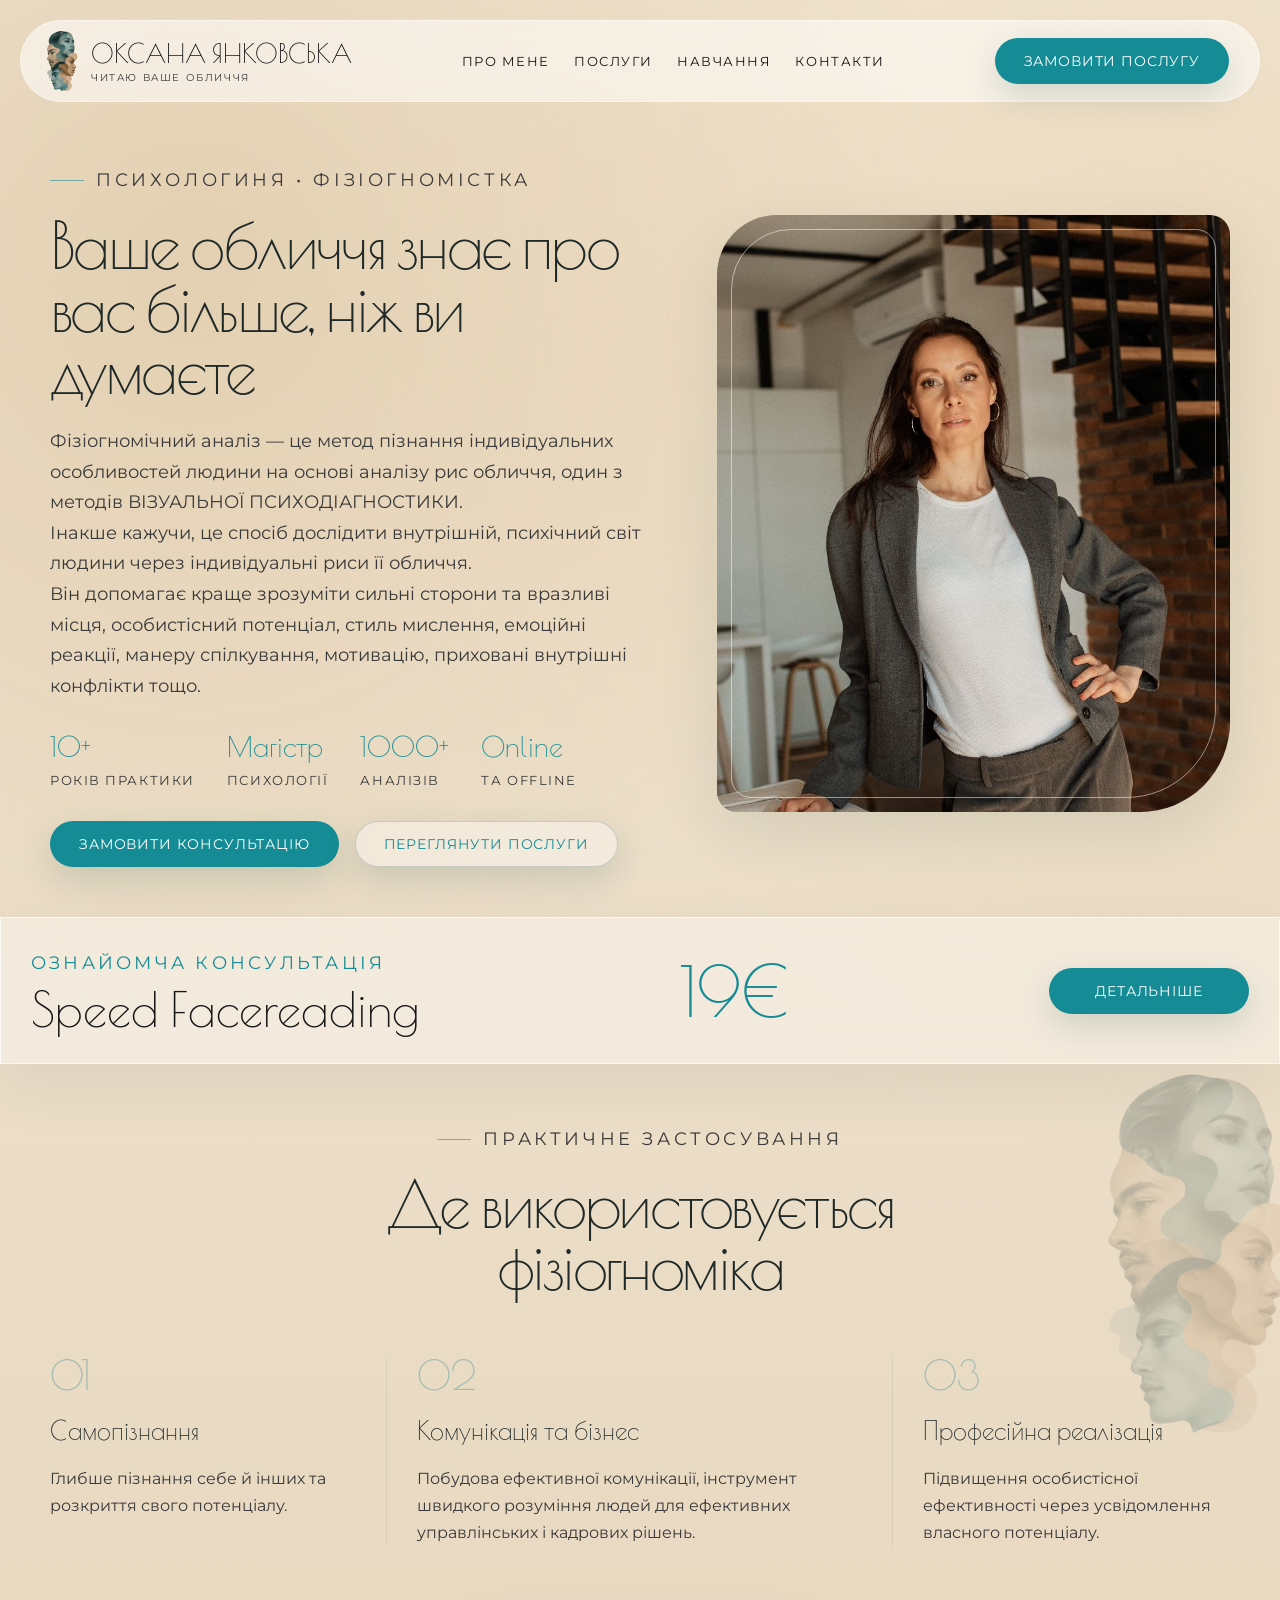
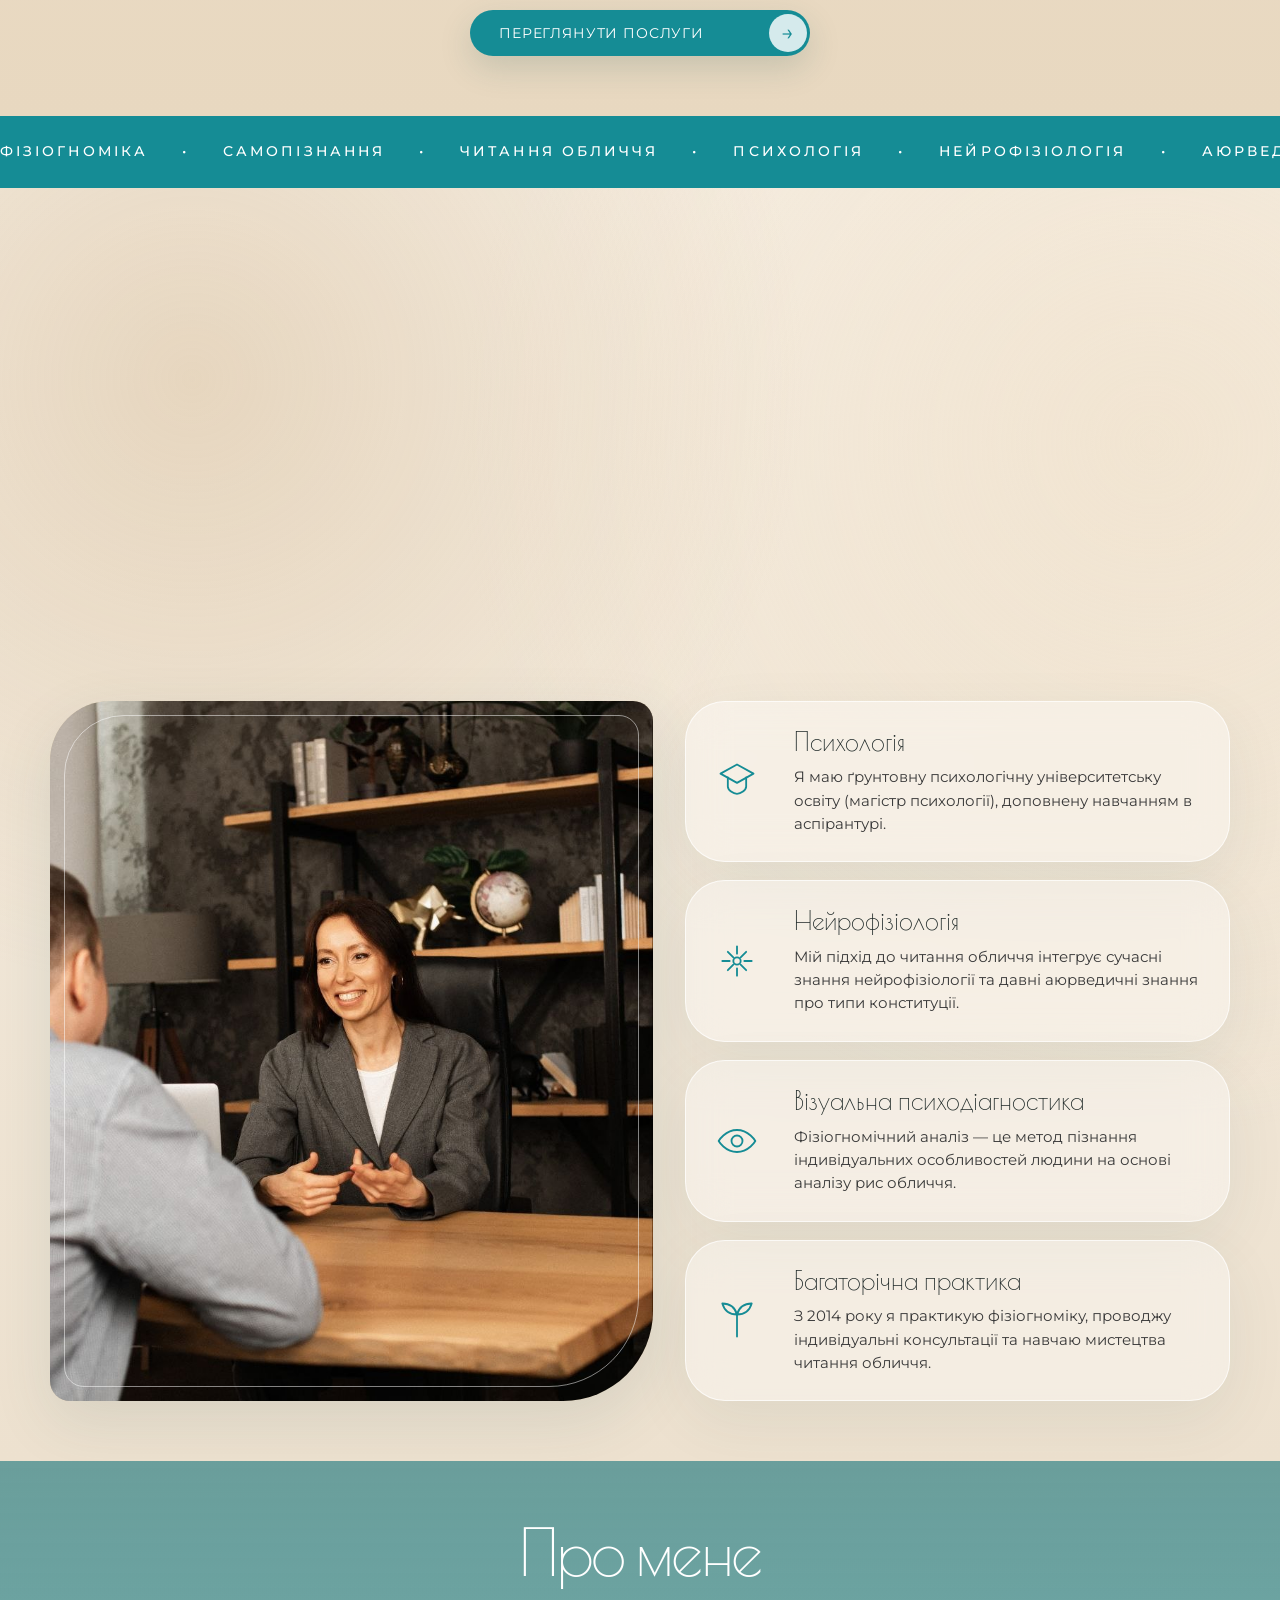
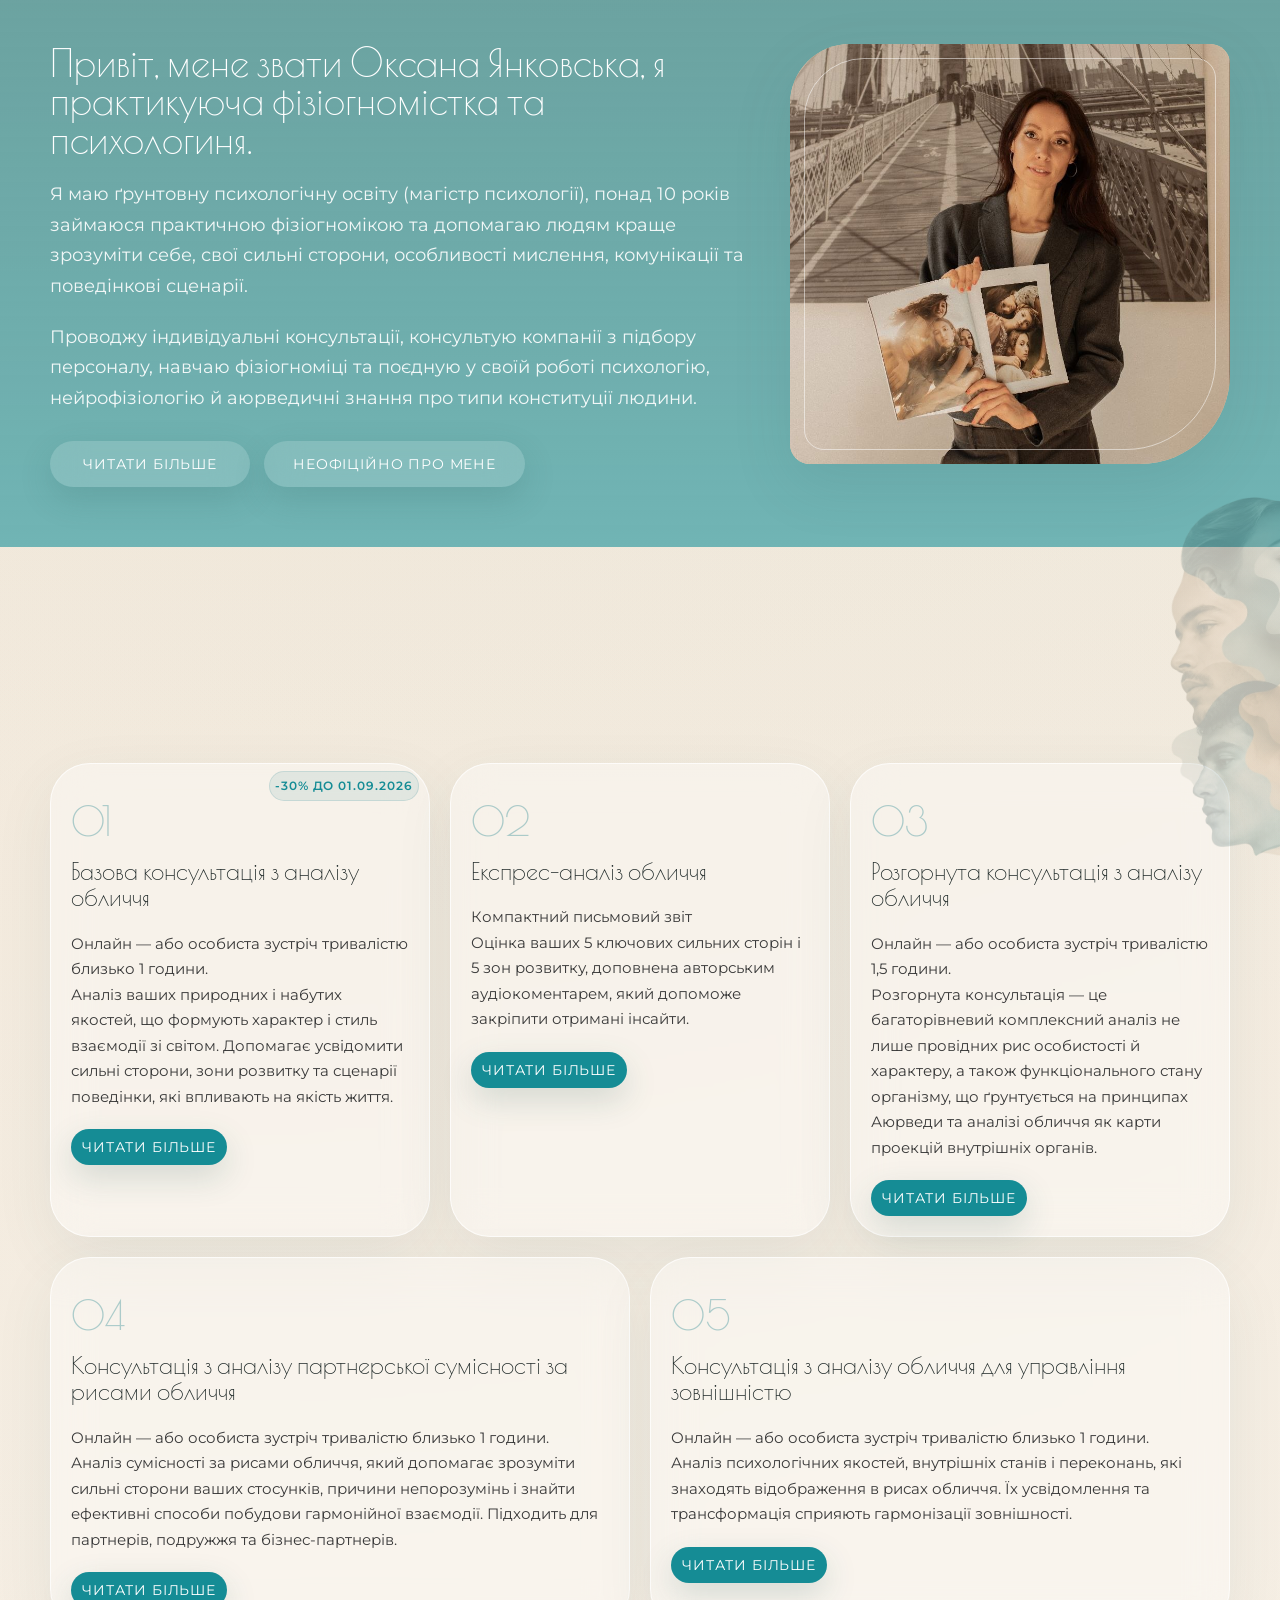
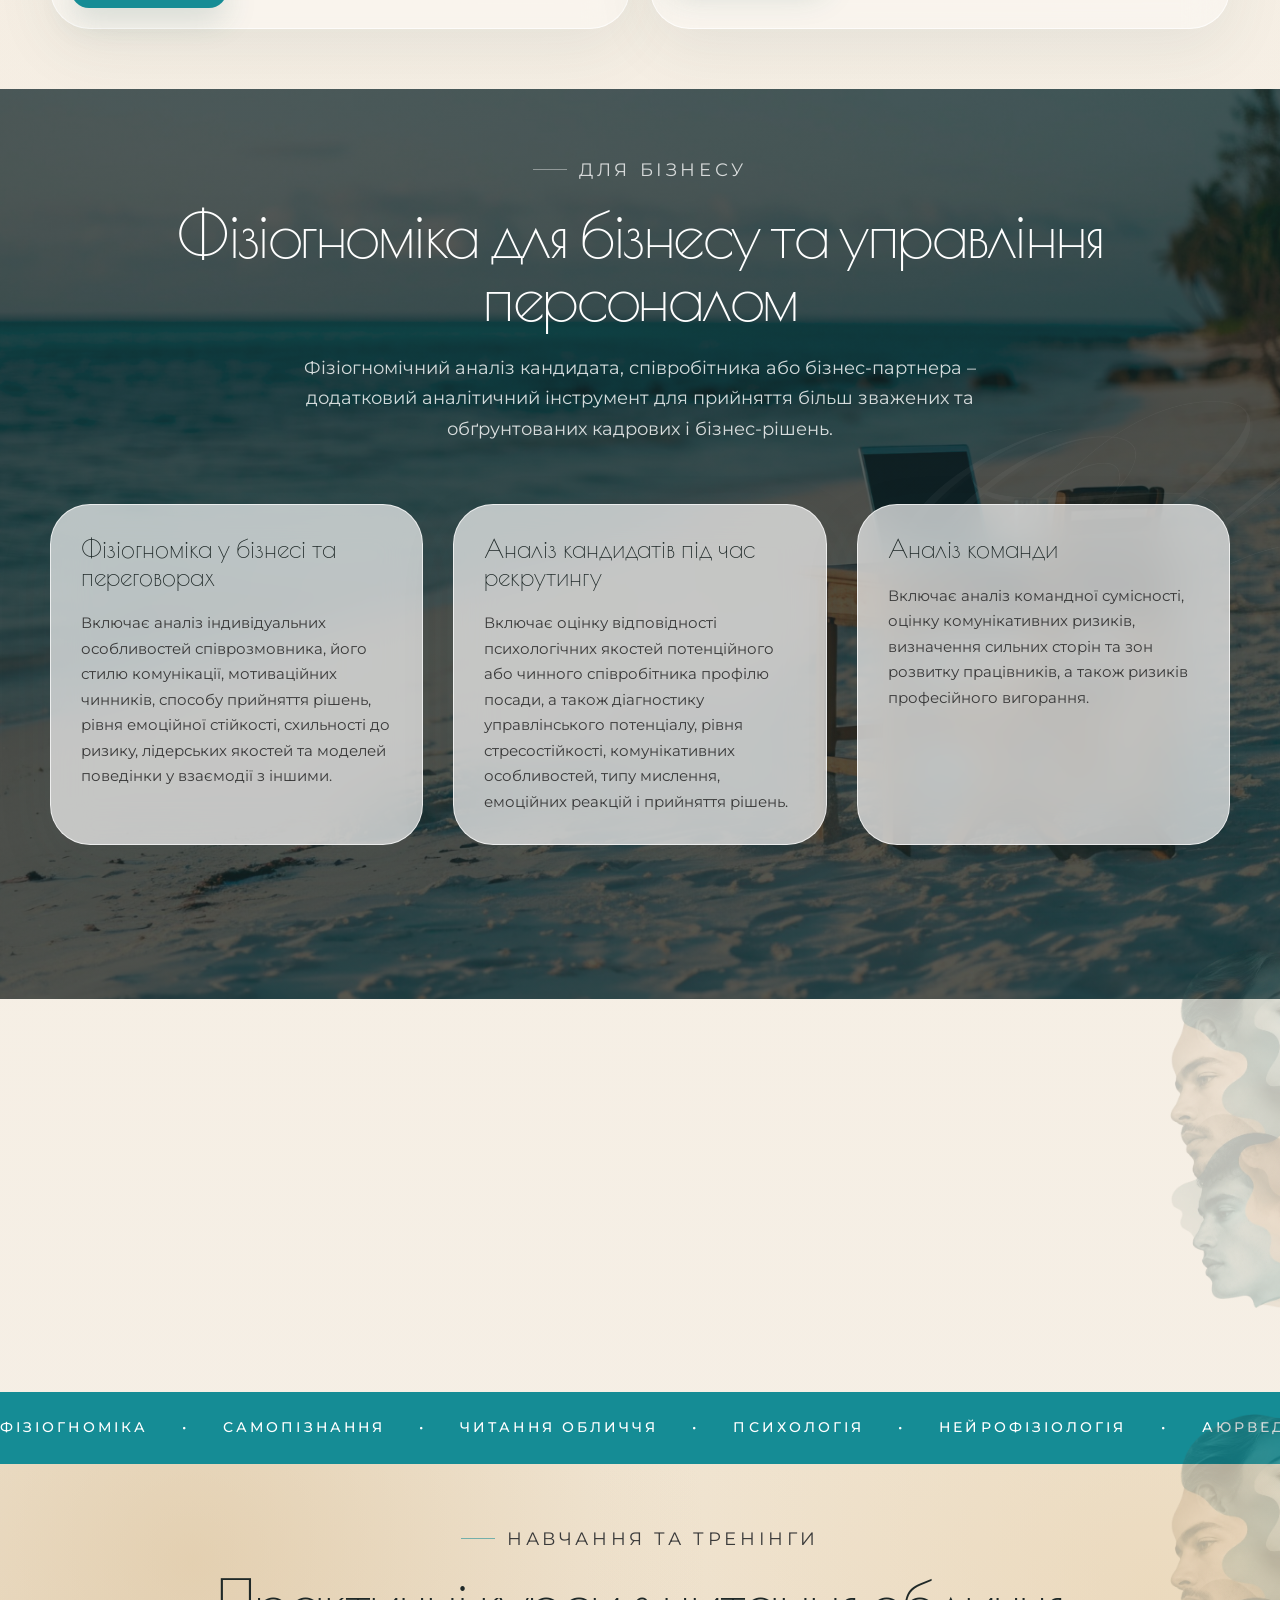
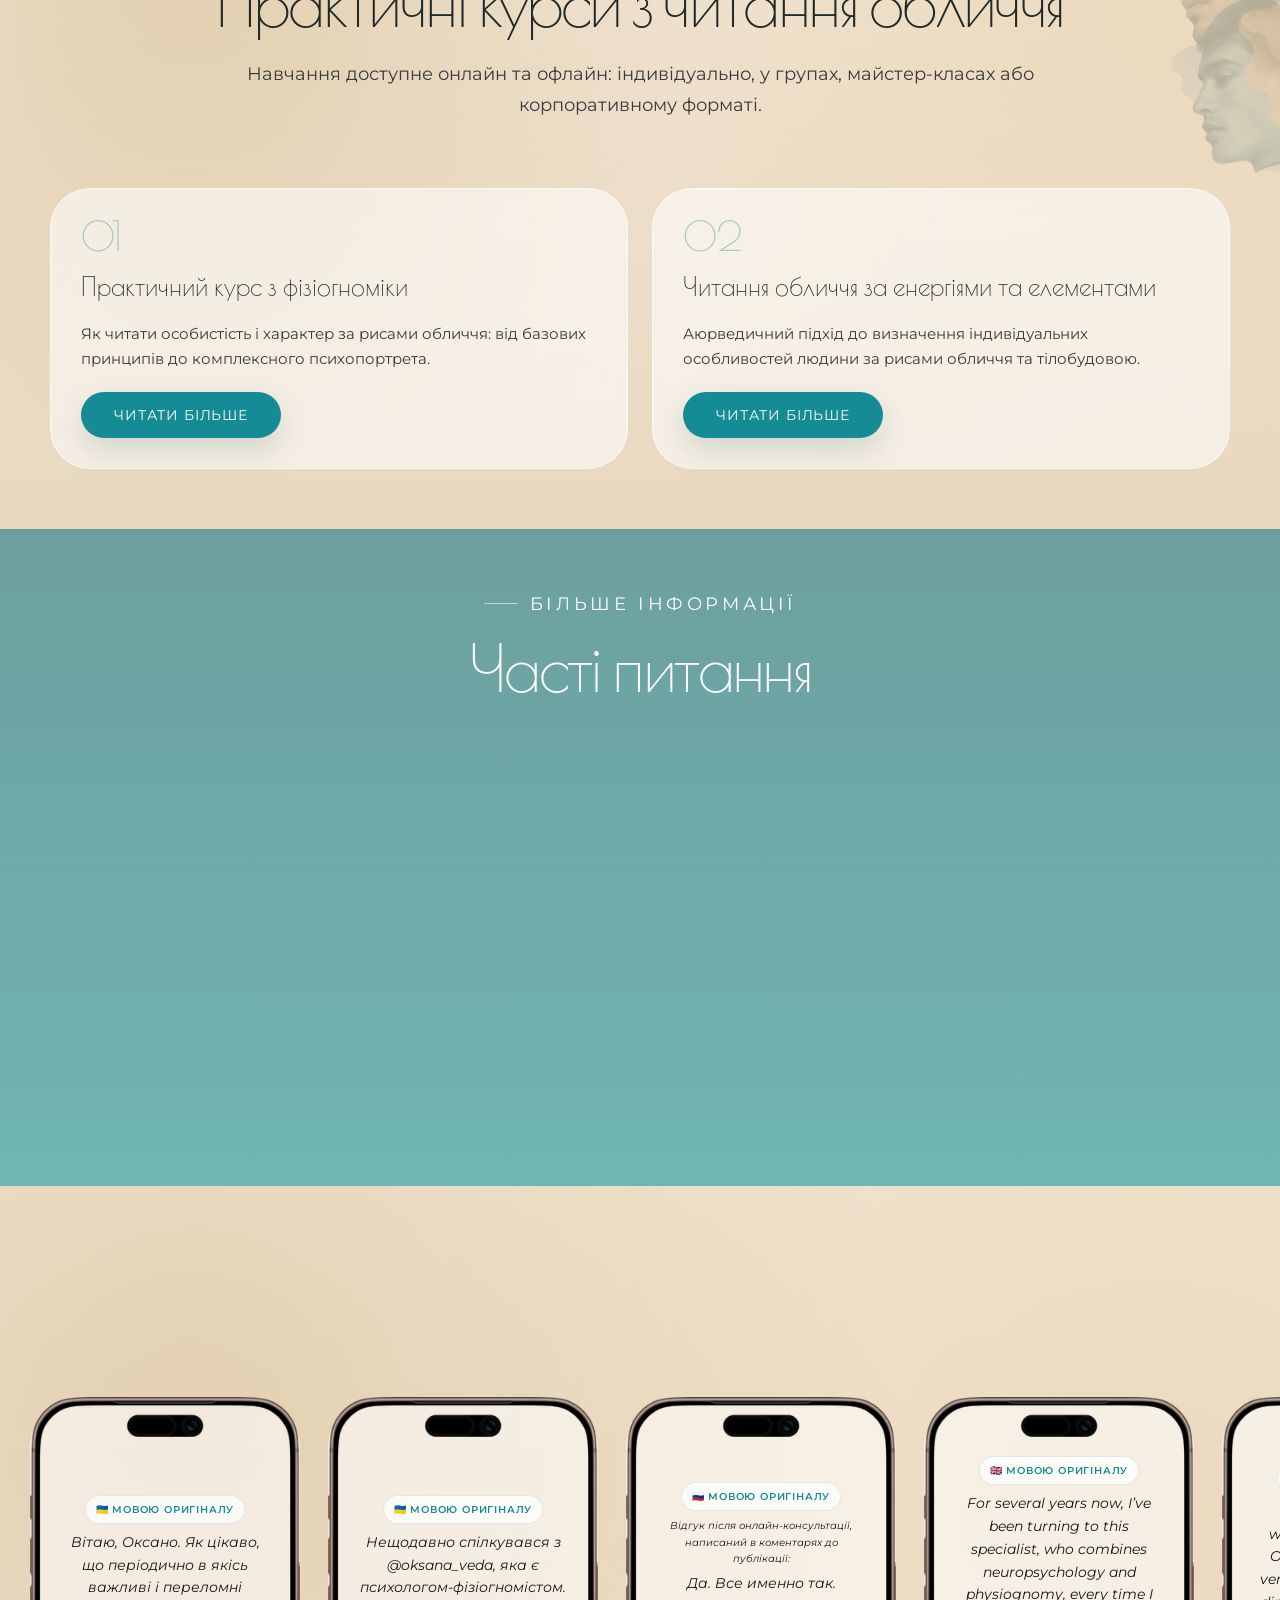
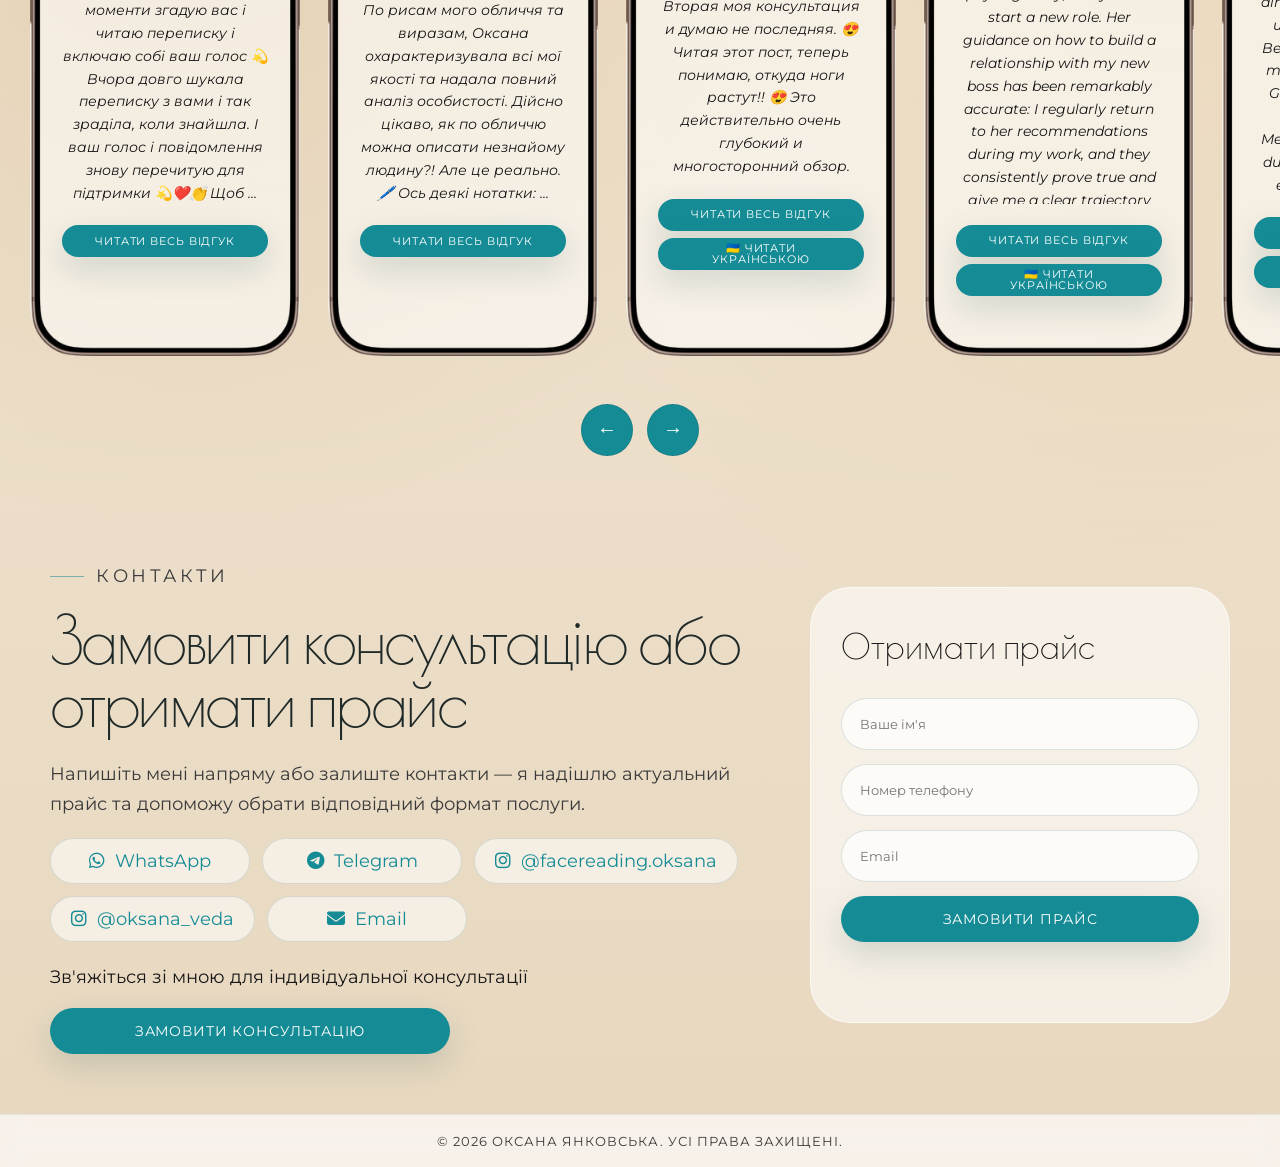
==== index.html @ ab66bbe6 "Add files via upload" ====
<!doctype html>
<html lang="uk">
  <head>
    <meta charset="UTF-8" />
    <meta name="viewport" content="width=device-width, initial-scale=1.0" />
    <title>Оксана Янковська | Фізіогномістка та психологиня</title>
    <link
      rel="stylesheet"
      href="https://cdnjs.cloudflare.com/ajax/libs/font-awesome/6.7.2/css/all.min.css"
    />
    <link rel="stylesheet" href="style.css" />
  </head>

  <body>
    <header class="header">
      <div class="container header__inner">
        <a href="#" class="logo">
          <img src="img/logo-img.png" alt=" Оксана Янковська" />
          <span class="logo__text">
            Оксана Янковська
            <span>Читаю ваше обличчя</span>
          </span>
        </a>

        <nav class="nav" id="mobileMenu">
          <a href="#story" class="nav__link">Про мене</a>
          <a href="#services" class="nav__link">Послуги</a>
          <a href="#study" class="nav__link">Навчання</a>
          <a href="#contact" class="nav__link">Контакти</a>
          <a href="#services" class="btn btn--mobile">Замовити послугу</a>
        </nav>

        <a href="#services" class="btn header__cta">Замовити послугу</a>

        <button class="burger">
          <span></span>
          <span></span>
          <span></span>
        </button>
      </div>
    </header>

    <main>
      <section class="hero">
        <div class="container hero__grid">
          <div class="hero__content fade-up">
            <p class="eyebrow">ПСИХОЛОГИНЯ • ФІЗІОГНОМІСТКА</p>

            <h1 class="hero__title">
              Ваше обличчя знає про вас більше, ніж ви думаєте
            </h1>

            <p class="hero__text">
              Фізіогномічний аналіз — це метод пізнання індивідуальних
              особливостей людини на основі аналізу рис обличчя, один з методів
              ВІЗУАЛЬНОЇ ПСИХОДІАГНОСТИКИ. <br />
              Інакше кажучи, це спосіб дослідити внутрішній, психічний світ
              людини через індивідуальні риси її обличчя.
              <br />
              Він допомагає краще зрозуміти сильні сторони та вразливі місця,
              особистісний потенціал, стиль мислення, емоційні реакції, манеру
              спілкування, мотивацію, приховані внутрішні конфлікти тощо.
            </p>

            <div class="hero-stats">
              <div class="hero-stat">
                <strong>10+</strong>
                <span>років практики</span>
              </div>

              <div class="hero-stat">
                <strong>Магістр</strong>
                <span>психології</span>
              </div>

              <div class="hero-stat">
                <strong>1000+</strong>
                <span>аналізів</span>
              </div>

              <div class="hero-stat">
                <strong>Online</strong>
                <span>та offline</span>
              </div>
            </div>

            <div class="hero__actions">
              <a href="#contact" class="btn">Замовити консультацію</a>
              <a href="#services" class="btn btn--light">Переглянути послуги</a>
            </div>
          </div>

          <div class="hero__media fade-in">
            <div class="photo-frame">
              <img src="img/oksana.jpg" alt="Оксана Янковська" />
            </div>
          </div>
        </div>
        <div class="speed-bar fade-up">
          <div class="speed-bar__left">
            <span class="speed-bar__label">Ознайомча консультація</span>
            <h2>Speed Facereading</h2>
          </div>

          <div class="speed-bar__price"><strong>19€</strong></div>

          <button class="btn service-more" data-modal="service-speed">
            Детальніше
          </button>
        </div>

        <div class="container">
          <div class="applications-card fade-up">
            <div class="applications-watermark" aria-hidden="true">
              <img src="img/logo-img.png" alt="" />
            </div>

            <div class="head">
              <p class="eyebrow">ПРАКТИЧНЕ ЗАСТОСУВАННЯ</p>

              <h2 class="title">Де використовується фізіогноміка</h2>
            </div>

            <div class="applications-grid">
              <article class="application-item">
                <span class="application-number">01</span>
                <h3>Самопізнання</h3>
                <p>
                  Глибше пізнання себе й інших та розкриття свого потенціалу.
                </p>
              </article>

              <article class="application-item">
                <span class="application-number">02</span>
                <h3>Комунікація та бізнес</h3>
                <p>
                  Побудова ефективної комунікації, інструмент швидкого розуміння
                  людей для ефективних управлінських і кадрових рішень.
                </p>
              </article>

              <article class="application-item">
                <span class="application-number">03</span>
                <h3>Професійна реалізація</h3>
                <p>
                  Підвищення особистісної ефективності через усвідомлення
                  власного потенціалу.
                </p>
              </article>
            </div>

            <div class="applications-actions">
              <a href="#services" class="btn">
                Переглянути послуги
                <span class="btn-arrow">→</span>
              </a>
            </div>
          </div>
        </div>
      </section>

      <section class="ticker">
        <div class="ticker-track">
          <span>ФІЗІОГНОМІКА</span>
          <span>•</span>

          <span>САМОПІЗНАННЯ</span>
          <span>•</span>

          <span>ЧИТАННЯ ОБЛИЧЧЯ</span>
          <span>•</span>

          <span>ПСИХОЛОГІЯ</span>
          <span>•</span>

          <span>НЕЙРОФІЗІОЛОГІЯ</span>
          <span>•</span>

          <span>АЮРВЕДА</span>
          <span>•</span>

          <!-- дублюємо -->

          <span>ФІЗІОГНОМІКА</span>
          <span>•</span>

          <span>САМОПІЗНАННЯ</span>
          <span>•</span>

          <span>ЧИТАННЯ ОБЛИЧЧЯ</span>
          <span>•</span>

          <span>ПСИХОЛОГІЯ</span>
          <span>•</span>

          <span>НЕЙРОФІЗІОЛОГІЯ</span>
          <span>•</span>

          <span>АЮРВЕДА</span>
        </div>
      </section>
      <section class="method-work" id="method-work">
        <div class="container">
          <div class="method-work__head fade-up">
            <p class="eyebrow">ЯК ПРАЦЮЄ МЕТОД</p>

            <h2 class="title">
              Це не ворожіння і не магія — це спосіб дослідити внутрішній,
              психічний світ людини через індивідуальні риси її обличчя
            </h2>

            <!-- <p class="method-work__subtitle">
              Мій підхід до читання обличчя інтегрує сучасні знання
              нейрофізіології та давні аюрведичні знання про типи конституції.
            </p> -->
          </div>

          <div class="method-chain-card fade-up">
            <div class="method-chain-step">Обличчя</div>

            <div class="method-chain-line"></div>

            <div class="method-chain-step">Нервова система</div>

            <div class="method-chain-line"></div>

            <div class="method-chain-step">Особливості психіки</div>

            <div class="method-chain-line"></div>

            <div class="method-chain-step">Поведінка</div>

            <div class="method-chain-line"></div>

            <div class="method-chain-step">Життєві сценарії</div>
          </div>

          <div class="method-work__grid">
            <div class="photo-frame">
              <img src="img/method.jpg" alt="" />
            </div>

            <div class="method-info fade-in">
              <article class="method-info-card">
                <div class="method-info-card__icon">
                  <svg viewBox="0 0 24 24" fill="none">
                    <path d="M3 8l9-5 9 5-9 5-9-5Z" />
                    <path d="M7 10v5c0 2 3 4 5 4s5-2 5-4v-5" />
                  </svg>
                </div>

                <div>
                  <h3>Психологія</h3>
                  <p>
                    Я маю ґрунтовну психологічну університетську освіту (магістр
                    психології), доповнену навчанням в аспірантурі.
                  </p>
                </div>
              </article>

              <article class="method-info-card">
                <div class="method-info-card__icon">
                  <svg viewBox="0 0 24 24" fill="none">
                    <circle cx="12" cy="12" r="2" />
                    <path d="M12 4v4M12 16v4M4 12h4M16 12h4" />
                    <path d="M7 7l3 3M14 14l3 3M17 7l-3 3M10 14l-3 3" />
                  </svg>
                </div>

                <div>
                  <h3>Нейрофізіологія</h3>
                  <p>
                    Мій підхід до читання обличчя інтегрує сучасні знання
                    нейрофізіології та давні аюрведичні знання про типи
                    конституції.
                  </p>
                </div>
              </article>

              <article class="method-info-card">
                <div class="method-info-card__icon">
                  <svg viewBox="0 0 24 24" fill="none">
                    <path
                      d="M2 12s3.5-6 10-6 10 6 10 6-3.5 6-10 6S2 12 2 12Z"
                    />
                    <circle cx="12" cy="12" r="3" />
                  </svg>
                </div>

                <div>
                  <h3>Візуальна психодіагностика</h3>
                  <p>
                    Фізіогномічний аналіз — це метод пізнання індивідуальних
                    особливостей людини на основі аналізу рис обличчя.
                  </p>
                </div>
              </article>

              <article class="method-info-card">
                <div class="method-info-card__icon">
                  <svg viewBox="0 0 24 24" fill="none">
                    <path d="M12 21V9" />
                    <path d="M12 9c-4.5 0-7-2.5-8-6 4.5 0 7 2.5 8 6Z" />
                    <path d="M12 9c4.5 0 7-2.5 8-6-4.5 0-7 2.5-8 6Z" />
                  </svg>
                </div>

                <div>
                  <h3>Багаторічна практика</h3>
                  <p>
                    З 2014 року я практикую фізіогноміку, проводжу індивідуальні
                    консультації та навчаю мистецтва читання обличчя.
                  </p>
                </div>
              </article>
            </div>

            <div class="method-info__nav">
              <button class="services-arrow method-info-prev">←</button>
              <button class="services-arrow method-info-next">→</button>
            </div>
          </div>
        </div>
      </section>

      <template id="service-speed">
        <h3>Швидке читання обличчя (Speed Facereading)</h3>

        <p>
          Хочете познайомитися з методом читання обличчя та побачити, як він
          працює на практиці? Тоді ця послуга — ідеальний формат для першого
          знайомства.
        </p>

        <p><strong>За 15 хвилин онлайн-зустрічі ви отримаєте:</strong></p>

        <ul>
          <li>Коротке знайомство з методом фізіогноміки.</li>
          <li>Розбір 5 домінуючих рис обличчя.</li>
          <li>Невеликий психологічний портрет.</li>
          <li>Можливість оцінити формат консультації.</li>
        </ul>

        <p>
          <strong>Вартість ознайомчої консультації — лише 19€.</strong>
        </p>

        <h4>Що потрібно?</h4>

        <p>Для початку достатньо одного актуального фото або селфі:</p>

        <ul>
          <li>Денне природне освітлення.</li>
          <li>Без макіяжу.</li>
          <li>Камера на рівні очей.</li>
          <li>Відкриті лоб і вуха.</li>
          <li>Без фільтрів і ретуші.</li>
        </ul>

        <div class="contact-buttons">
          <a href="https://wa.me/380674334108" target="_blank" class="btn">
            Замовити у WhatsApp
          </a>

          <a href="https://t.me/psyfacereading" target="_blank" class="btn">
            Замовити у Telegram
          </a>
        </div>
      </template>
      <section class="story" id="story">
        <div class="container">
          <div class="story__head fade-up">
            <h2 class="title">Про мене</h2>
          </div>

          <div class="story__grid story__grid--compact">
            <article class="story-card fade-up">
              <p class="story-lead">
                Привіт, мене звати Оксана Янковська, я практикуюча
                фізіогномістка та психологиня.
              </p>

              <p>
                Я маю ґрунтовну психологічну освіту (магістр психології), понад
                10 років займаюся практичною фізіогномікою та допомагаю людям
                краще зрозуміти себе, свої сильні сторони, особливості мислення,
                комунікації та поведінкові сценарії.
              </p>

              <p>
                Проводжу індивідуальні консультації, консультую компанії з
                підбору персоналу, навчаю фізіогноміці та поєдную у своїй роботі
                психологію, нейрофізіологію й аюрведичні знання про типи
                конституції людини.
              </p>
              <div class="story__actions">
                <button class="btn story-more btn-blur" type="button">
                  Читати більше
                </button>

                <button class="btn btn-blur story-unofficial" type="button">
                  Неофіційно про мене
                </button>
              </div>
            </article>

            <div class="photo-frame">
              <img src="img/oksana.jpeg" alt="Оксана Янковська" />
            </div>
          </div>
        </div>
      </section>

      <div class="service-modal" id="aboutModal">
        <div class="service-modal__overlay"></div>

        <div class="service-modal__content">
          <button class="service-modal__close">×</button>

          <div class="service-modal__body">
            <h3>Офіційно про мене</h3>

            <p>
              Я маю ґрунтовну психологічну університетську освіту (магістр
              психології), доповнену навчанням в аспірантурі.
            </p>

            <p>
              З 2014 року я займаюся практичною фізіогномікою після навчання
              цьому напрямку візуальної психодіагностики в United Physiognomist
              Center.
            </p>

            <p>
              Проводжу індивідуальні консультації з читання обличчя та
              консультую компанії з підбору й оцінки персоналу.
            </p>

            <p>
              Я створила окремий курс з психологічних засад фізіогноміки та
              викладала його як окрему дисципліну в національному університеті
              (Київ, Україна).
            </p>

            <p>
              Також проводжу тренінги з використання знань фізіогноміки в
              комунікаціях, сфері послуг та продажах.
            </p>

            <p>
              Зараз проходжу підвищення кваліфікації за спеціальністю
              <strong>«Психологічний аюрведичний коуч»</strong>
              (інститут психології та аюрведи, Німеччина) та поглиблюю знання в
              галузі діагностики функціонального стану організму за рисами
              обличчя.
            </p>

            <p>
              Мій підхід до читання обличчя інтегрує сучасні знання
              нейрофізіології та давні аюрведичні знання про типи конституції.
            </p>

            <p>
              Особливість фізіогномічної консультації полягає в тому, що лише за
              одну зустріч людина отримує розуміння власних сильних сторін,
              особливостей мислення, поведінкових сценаріїв та зон розвитку, на
              усвідомлення яких інколи потрібні роки спостережень і
              самодослідження.
            </p>

            <p>
              Консультації доступні у форматі face-to-face та онлайн для
              Клієнтів українською, англійською та німецькою мовами.
            </p>

            <p>
              Якщо вам цікава фізіогноміка, запрошую на консультацію або один із
              моїх воркшопів, де можна ближче познайомитися з цим винятковим
              методом пізнання людської природи.
            </p>
          </div>
        </div>
      </div>

      <div class="service-modal" id="unofficialModal">
        <div class="service-modal__overlay"></div>

        <div class="service-modal__content">
          <button class="service-modal__close">×</button>

          <div class="service-modal__body">
            <h3>Неофіційно про мене</h3>

            <p>
              Мені завжди здавалося, що природа десь сховала шпаргалку до
              людської психіки. І я пішла шукати спосіб читати людей швидше, ніж
              вони встигають сказати: «Ну, взагалі я дуже комунікабельна
              людина…»
            </p>

            <p>
              Найважче було навіть не навчитися читати обличчя, а написати у
              профілі слово «фізіогномістка». Бо для академічного психолога це
              звучить приблизно так само, як для професора нейронаук заявити: «А
              тепер поговорімо про карму».
            </p>

            <p>
              Але все почалося дуже прагматично. Я працювала психологинею в
              бізнесі, HR, оцінці персоналу та організаційних дослідженнях, і
              мене переслідувала одна думка: невже немає способу швидше
              зрозуміти, хто перед тобою?
            </p>

            <p>
              Не півтори години інтерв'ю. Не нескінченні тести. А за кілька
              хвилин. Так я і «вляпалася» у фізіогноміку.
            </p>

            <p>
              Спочатку були книжки. Потім очне навчання. Потім ще книжки. Потім
              ще навчання. Бо внутрішній скептик постійно бурчав: «Не вір.
              Перевір».
            </p>

            <p>
              Фізіогноміка для мене — це експрес-версія знайомства з людиною.
              Подивився на обличчя — і вже маєш певні уявлення про спосіб
              мислення, стиль комунікації, реакцію на стрес, сильні сторони та
              вразливості.
            </p>

            <p>
              Я досі все перевіряю, порівнюю, аналізую й шукаю нейрофізіологічні
              пояснення, бо найкраще почуваюся там, де є місце для запитань,
              сумнівів і досліджень.
            </p>

            <p>
              Тому я тут, щоб ознайомити вас з доказовою фізіогномікою. Без
              гадальної магії, зате з критичним мисленням і величезною цікавістю
              до того, як багато про нас може розповісти наше власне обличчя.
            </p>
          </div>
        </div>
      </div>

      <section class="services" id="services">
        <div class="container">
          <div class="services__head fade-up">
            <p class="eyebrow">ПОСЛУГИ</p>
            <h2 class="title">Фізіогномічні консультації</h2>
          </div>
          <div class="applications-watermark" aria-hidden="true">
            <img src="img/logo-img.png" alt="" />
          </div>

          <div class="services-grid">
            <article class="service-card">
              <div class="service-badge">-30% до 01.09.2026</div>
              <span>01</span>
              <h3>Базова консультація з аналізу обличчя</h3>
              <p>
                Онлайн — або особиста зустріч тривалістю близько 1 години.
                <br />
                Аналіз ваших природних і набутих якостей, що формують характер і
                стиль взаємодії зі світом. Допомагає усвідомити сильні сторони,
                зони розвитку та сценарії поведінки, які впливають на якість
                життя.
              </p>
              <button class="service-more" data-modal="service-2">
                Читати більше
              </button>
            </article>

            <article class="service-card">
              <span>02</span>
              <h3>Експрес-аналіз обличчя</h3>
              <p>
                Компактний письмовий звіт <br />
                Оцінка ваших 5 ключових сильних сторін і 5 зон розвитку,
                доповнена авторським аудіокоментарем, який допоможе закріпити
                отримані інсайти.
              </p>
              <button class="service-more" data-modal="service-1">
                Читати більше
              </button>
            </article>

            <article class="service-card">
              <span>03</span>
              <h3>Розгорнута консультація з аналізу обличчя</h3>
              <p>
                Онлайн — або особиста зустріч тривалістю 1,5 години. <br />
                Розгорнута консультація — це багаторівневий комплексний аналіз
                не лише провідних рис особистості й характеру, а також
                функціонального стану організму, що ґрунтується на принципах
                Аюрведи та аналізі обличчя як карти проекцій внутрішніх органів.
              </p>
              <button class="service-more" data-modal="service-3">
                Читати більше
              </button>
            </article>

            <article class="service-card">
              <span>04</span>
              <h3>
                Консультація з аналізу партнерської сумісності за рисами обличчя
              </h3>
              <p>
                Онлайн — або особиста зустріч тривалістю близько 1 години.
                <br />
                Аналіз сумісності за рисами обличчя, який допомагає зрозуміти
                сильні сторони ваших стосунків, причини непорозумінь і знайти
                ефективні способи побудови гармонійної взаємодії. Підходить для
                партнерів, подружжя та бізнес-партнерів.
              </p>
              <button class="service-more" data-modal="service-4">
                Читати більше
              </button>
            </article>

            <article class="service-card">
              <span>05</span>
              <h3>Консультація з аналізу обличчя для управління зовнішністю</h3>
              <p>
                Онлайн — або особиста зустріч тривалістю близько 1 години.
                <br />
                Аналіз психологічних якостей, внутрішніх станів і переконань,
                які знаходять відображення в рисах обличчя. Їх усвідомлення та
                трансформація сприяють гармонізації зовнішності.
              </p>

              <button class="service-more" data-modal="service-6">
                Читати більше
              </button>
            </article>
          </div>

          <div class="services-slider">
            <article class="service-card">
              <div class="service-badge">-30% до 01.09.2026</div>
              <span>01</span>
              <h3>Базова консультація з аналізу обличчя</h3>
              <p>
                Онлайн — або особиста зустріч тривалістю близько 1 години.
                <br />
                Аналіз ваших природних і набутих якостей, що формують характер і
                стиль взаємодії зі світом. Допомагає усвідомити сильні сторони,
                зони розвитку та сценарії поведінки, які впливають на якість
                життя.
              </p>
              <button class="service-more" data-modal="service-2">
                Читати більше
              </button>
            </article>

            <article class="service-card">
              <span>02</span>
              <h3>Експрес-аналіз обличчя</h3>
              <p>
                Компактний письмовий звіт <br />
                Персональний звіт про ваші 5 ключових сильних сторін і 5 зон
                розвитку, доповнений авторським аудіокоментарем, який допоможе
                закріпити отримані інсайти.
              </p>
              <button class="service-more" data-modal="service-1">
                Читати більше
              </button>
            </article>

            <article class="service-card">
              <span>03</span>
              <h3>Розгорнута консультація з аналізу обличчя</h3>
              <p>
                Онлайн — або особиста зустріч тривалістю 1,5 години. <br />
                Багаторівневий комплексний аналіз не лише провідних рис
                особистості й характеру, але й також функціонального стану
                організму, що ґрунтується на принципах Аюрведи та аналізі
                обличчя як карти проекцій внутрішніх органів.
              </p>
              <button class="service-more" data-modal="service-3">
                Читати більше
              </button>
            </article>

            <article class="service-card">
              <span>04</span>
              <h3>
                Консультація з аналізу партнерської сумісності за рисами обличчя
              </h3>
              <p>
                Онлайн — або особиста зустріч тривалістю близько 1 години.
                <br />
                Аналіз сумісності за рисами обличчя, який допомагає зрозуміти
                сильні сторони ваших стосунків, причини непорозумінь і знайти
                ефективні способи побудови гармонійної взаємодії. Підходить для
                партнерів, подружжя та бізнес-партнерів.
              </p>
              <button class="service-more" data-modal="service-4">
                Читати більше
              </button>
            </article>

            <article class="service-card">
              <span>05</span>
              <h3>Консультація з аналізу обличчя для управління зовнішністю</h3>
              <p>
                Онлайн — або особиста зустріч тривалістю близько 1 години.
                <br />
                Аналіз психологічних якостей, внутрішніх станів і переконань,
                які знаходять відображення в рисах обличчя. Їх усвідомлення та
                трансформація сприяють гармонізації зовнішності.
              </p>

              <button class="service-more" data-modal="service-6">
                Читати більше
              </button>
            </article>
          </div>

          <div class="services__nav">
            <button class="services-arrow services-prev">←</button>
            <button class="services-arrow services-next">→</button>
          </div>
        </div>
      </section>

      <section class="business" id="business">
        <div class="container">
          <div class="business__head fade-up">
            <p class="eyebrow">ДЛЯ БІЗНЕСУ</p>

            <h2 class="title">
              Фізіогноміка для бізнесу та управління персоналом
            </h2>

            <p class="business__text">
              Фізіогномічний аналіз кандидата, співробітника або бізнес-партнера
              – додатковий аналітичний інструмент для прийняття більш зважених
              та обґрунтованих кадрових і бізнес-рішень.
            </p>
          </div>

          <div class="business-slider">
            <article class="business-card">
              <h3>Фізіогноміка у бізнесі та переговорах</h3>
              <p>
                Включає аналіз індивідуальних особливостей співрозмовника, його
                стилю комунікації, мотиваційних чинників, способу прийняття
                рішень, рівня емоційної стійкості, схильності до ризику,
                лідерських якостей та моделей поведінки у взаємодії з іншими.
              </p>
            </article>

            <article class="business-card">
              <h3>Аналіз кандидатів під час рекрутингу</h3>
              <p>
                Включає оцінку відповідності психологічних якостей потенційного
                або чинного співробітника профілю посади, а також діагностику
                управлінського потенціалу, рівня стресостійкості, комунікативних
                особливостей, типу мислення, емоційних реакцій і прийняття
                рішень.
              </p>
            </article>

            <article class="business-card">
              <h3>Аналіз команди</h3>
              <p>
                Включає аналіз командної сумісності, оцінку комунікативних
                ризиків, визначення сильних сторін та зон розвитку працівників,
                а також ризиків професійного вигорання.
              </p>
            </article>
          </div>

          <div class="business__nav">
            <button class="services-arrow business-prev">←</button>
            <button class="services-arrow business-next">→</button>
          </div>

          <div class="business__actions fade-up">
            <a href="#contact" class="btn btn-blur"
              >Записатись на консультацію</a
            >
          </div>
        </div>
      </section>

      <section class="photo-guide" id="photo-guide">
        <div class="container">
          <div class="applications-watermark" aria-hidden="true">
            <img src="img/logo-img.png" alt="" />
          </div>
          <div class="photo-guide__card fade-up">
            <div>
              <p class="eyebrow">ПЕРЕД АНАЛІЗОМ Обличчя</p>

              <h2 class="title">Як підготувати фото?</h2>

              <p class="photo-guide__text">
                Для якісного фізіогномічного аналізу потрібні актуальні фото
                обличчя, виконані на денному світлі, без фільтрів та ретуші.
              </p>

              <div class="photo-guide__actions">
                <button class="service-more" data-modal="photo-guide-modal">
                  Детально
                </button>
              </div>
            </div>
          </div>
        </div>
      </section>

      <template id="photo-guide-modal">
        <h3>Вимоги до фотографій для аналізу обличчя</h3>

        <p>
          Для проведення якісного фізіогномічного аналізу необхідно надати
          актуальні фотографії свого обличчя. Допускаються селфі, за умови, що
          вони відповідають наведеним нижче вимогам.
        </p>

        <h4>Загальні вимоги:</h4>

        <ul>
          <li>Фото мають бути зроблені при денному природному освітленні.</li>
          <li>Обличчя повинно бути без макіяжу.</li>
          <li>Камеру необхідно тримати прямо на рівні очей.</li>
          <li>
            Волосся та чубчик слід прибрати назад, щоб були відкриті лоб і вуха.
          </li>
          <li>
            Фото мають бути чіткими, без фільтрів, ретуші та сильних тіней.
          </li>
        </ul>

        <h4>Необхідні ракурси — всього 8 фото:</h4>

        <ol>
          <li>Анфас — очі відкриті, добре видно лоб.</li>
          <li>
            Анфас — очі закриті, <strong>пальцем вказати на ліву щоку</strong>.
          </li>
          <li>Анфас — підняти брови.</li>
          <li>
            Анфас — природна відкрита посмішка, щоб було чітко видно верхній
            зубний ряд <strong>від центральних різців до іклів</strong>.
          </li>
          <li>Лівий профіль — повністю видно вухо.</li>
          <li>Правий профіль — повністю видно вухо.</li>
          <li>Напівоберт — ліва сторона обличчя.</li>
          <li>Напівоберт — права сторона обличчя.</li>
        </ol>

        <h4>Додаткова інформація</h4>

        <p>
          Якщо у вас були зміни зовнішності або косметологічні втручання,
          обов'язково повідомте про це:
        </p>

        <ul>
          <li>Збільшення губ.</li>
          <li>Ін'єкції ботокса або філерів.</li>
          <li>Видалення родимок.</li>
          <li>Перманентний макіяж або татуювання.</li>
          <li>Пластичні операції чи інші процедури.</li>
        </ul>

        <p>Також, будь ласка, вкажіть свій актуальний вік.</p>

        <div class="contact-buttons">
          <a href="https://wa.me/380674334108" target="_blank" class="btn">
            Надіслати у WhatsApp
          </a>

          <a href="https://t.me/psyfacereading" target="_blank" class="btn">
            Надіслати у Telegram
          </a>
        </div>
      </template>

      <div class="service-modal" id="serviceModal">
        <div class="service-modal__overlay"></div>

        <div class="service-modal__content">
          <button class="service-modal__close">×</button>
          <div class="service-modal__body" id="serviceModalBody"></div>
        </div>
      </div>

      <template id="service-1">
        <h3>
          Експрес-аналіз обличчя. <br />
          Компактний письмовий звіт
        </h3>

        <p>
          Персональний звіт про ваші 5 ключових сильних сторін і 5 зон розвитку,
          доповнений авторським аудіокоментарем із поясненнями та
          рекомендаціями, до якого можна повертатися знову й знову.
        </p>

        <p>
          Для підготовки письмового звіту онлайн — або особиста зустріч не
          обов’язкова. Перед початком аналізу ви надсилаєте свої актуальні
          фотографії, підготовлені відповідно до
          <a href="#photo-guide" class="link">інструкції</a>.
        </p>

        <div class="contact-buttons">
          <a href="https://wa.me/380674334108" target="_blank" class="btn">
            Замовити у WhatsApp
          </a>

          <a href="https://t.me/psyfacereading" target="_blank" class="btn">
            Замовити у Telegram
          </a>
        </div>
      </template>

      <template id="service-2">
        <h3>Базова консультація з аналізу обличчя</h3>

        <p>Онлайн — або особиста зустріч тривалістю близько 1 години.</p>

        <p>
          Крок за кроком я розкриваю ваші вроджені особливості (природні якості)
          та риси характеру, сформовані життєвим досвідом (набуті якості).
        </p>

        <p>
          Ця захоплива подорож углиб себе допомагає побачити ваші сильні сторони
          та зони розвитку, зрозуміти власні емоційні й поведінкові шаблони,
          виявити внутрішні конфлікти та усвідомити індивідуальні виграшні й
          програшні сценарії реалізації ваших якостей.
        </p>

        <p><strong>Які відповіді ви знайдете:</strong></p>

        <ul>
          <li>Провідні індивідуальні якості та особливості поведінки.</li>
          <li>Сильні сторони та зони розвитку.</li>
          <li>Стиль мислення та прийняття рішень.</li>
          <li>Манера спілкування.</li>
          <li>Особливості емоційної сфери.</li>
          <li>Внутрішні мотивації.</li>
          <li>Потенціал і можливі сфери реалізації.</li>
          <li>Потенційні виклики.</li>
        </ul>

        <p>
          Аналіз обличчя я доповнюю індивідуально підібраними рекомендаціями,
          які допоможуть вам максимально розкрити свої сильні сторони,
          гармонійно проживати власні якості та підтримають на шляху
          особистісного розвитку.
        </p>

        <p>
          <strong>АКЦІЯ!</strong><br />
          При замовленні цієї послуги до 1 вересня 2026 року діє знижка 30%.
        </p>

        <p>
          Перед консультацією ви надсилаєте свої актуальні фотографії, які
          готуються відповідно до
          <a href="#photo-guide" class="link">інструкції</a>.
        </p>

        <div class="contact-buttons">
          <a href="https://wa.me/380674334108" target="_blank" class="btn">
            Замовити у WhatsApp
          </a>

          <a href="https://t.me/psyfacereading" target="_blank" class="btn">
            Замовити у Telegram
          </a>
        </div>
      </template>

      <template id="service-3">
        <h3>Розгорнута консультація з аналізу обличчя</h3>

        <p>Онлайн — або особиста зустріч тривалістю 1,5 години.</p>

        <p>
          Дана консультація — це багаторівневий аналіз не лише провідних рис
          особистості й характеру, а й функціонального стану організму на основі
          аюрведичних знань про взаємозв'язок тіла і психіки та аналізу обличчя
          як карти проекцій внутрішніх органів.
        </p>

        <p>
          Такий аналіз НЕ Є медичною діагностикою, але допомагає вчасно помітити
          сигнали дисбалансу організму та звернути увагу на аспекти здоров'я,
          які можуть потребувати підтримки або додаткового обстеження.
        </p>

        <p><strong>Які відповіді ви знайдете:</strong></p>

        <p><strong>ПСИХОПОРТРЕТ</strong></p>

        <ul>
          <li>
            Домінуючі якості: які природні та набуті риси найбільше визначають
            вашу особистість.
          </li>
          <li>
            Поведінкові сценарії: як ви взаємодієте з людьми, реагуєте на зміни,
            стрес і конфлікти.
          </li>
          <li>
            Сильні сторони та зони розвитку, а також способи перетворити їх на
            внутрішній ресурс і опору.
          </li>
          <li>Спосіб мислення та ухвалення рішень.</li>
          <li>
            Особливості емоційної сфери: що виснажує, а що наповнює ресурсом.
          </li>
          <li>Манера спілкування та взаємодії з людьми.</li>
          <li>Внутрішні мотивації: що рухає вами та надає відчуття сенсу.</li>
          <li>
            Зони ризику та «сліпі зони»: неусвідомлювані моделі поведінки, які
            можуть обмежувати ваш потенціал.
          </li>
          <li>
            Потенціал і сфери реалізації: де ви можете максимально розкрити свої
            здібності та що може цьому заважати.
          </li>
        </ul>

        <p><strong>ЕНЕРГЕТИКА ТА ФУНКЦІОНАЛЬНИЙ СТАН ОРГАНІЗМУ</strong></p>

        <ul>
          <li>
            Який тип енергії домінує та як він впливає на характер, емоції,
            поведінку і стан тіла.
          </li>
          <li>
            Де організм перебуває у стані перевантаження, виснаження або
            внутрішнього дисбалансу.
          </li>
          <li>
            Які органи чи системи можуть потребувати більшої уваги та підтримки.
          </li>
          <li>
            Як підтримувати емоційну рівновагу, концентрацію та ресурсний стан.
          </li>
        </ul>

        <p>
          Консультацію я доповнюю індивідуальними рекомендаціями щодо
          балансування вашого типу конституції, які сприяють покращенню
          самопочуття та зовнішнього вигляду. Ви отримаєте прості щоденні
          ритуали для відновлення енергії, домашні аюрведичні рекомендації та
          практичні знання про те, як підтримувати свій стан відповідно до
          власної психічної конституції, а не просто абстрактні поради.
        </p>

        <p>
          Перед консультацією ви надсилаєте свої актуальні фотографії,
          підготовлені відповідно до
          <a href="#photo-guide" class="link">інструкції</a>.
        </p>

        <div class="contact-buttons">
          <a href="https://wa.me/380674334108" target="_blank" class="btn">
            Замовити у WhatsApp
          </a>

          <a href="https://t.me/psyfacereading" target="_blank" class="btn">
            Замовити у Telegram
          </a>
        </div>
      </template>

      <template id="service-4">
        <h3>
          Консультація з аналізу партнерської сумісності за рисами обличчя
        </h3>

        <p>Онлайн — або особиста зустріч тривалістю близько 1 години.</p>

        <p>
          Консультація допоможе краще зрозуміти особливості ваших стосунків,
          причини непорозумінь і сильні сторони взаємодії. Ви побачите, як
          будувати більш гармонійну комунікацію та ефективніше взаємодіяти одне
          з одним.
        </p>

        <p>
          Підходить для партнерів, подружжя, людей на етапі знайомства, а також
          бізнес-партнерів.
        </p>

        <p><strong>Які відповіді ви знайдете:</strong></p>

        <ul>
          <li>
            Гармонійні та напружені точки взаємодії: особистісні й
            характерологічні сумісності та розбіжності.
          </li>
          <li>
            Комунікаційні ризики: можливі причини непорозумінь і конфліктів.
          </li>
          <li>
            Особливості емоційної близькості та потреби кожного партнера: що
            необхідно для відчуття довіри, комфорту й емоційної безпеки у
            стосунках.
          </li>
        </ul>

        <p>
          Перед консультацією ви надсилаєте свої актуальні фотографії,
          підготовлені відповідно до
          <a href="#photo-guide" class="link">інструкції</a>.
        </p>

        <div class="contact-buttons">
          <a href="https://wa.me/380674334108" target="_blank" class="btn">
            Замовити у WhatsApp
          </a>

          <a href="https://t.me/psyfacereading" target="_blank" class="btn">
            Замовити у Telegram
          </a>
        </div>
      </template>

      <template id="service-6">
        <h3>Консультація з аналізу обличчя для управління зовнішністю</h3>

        <p>Онлайн — або особиста зустріч тривалістю близько 1 години.</p>

        <p>
          Консультація поєднує аналіз рис обличчя з техніками квантової
          фізіогноміки. У цій роботі я працюю не з обличчям напряму, а з
          внутрішньою реальністю людини, яка в ньому відображається.
        </p>

        <p>
          У процесі аналізу рис обличчя виявляються психологічні якості,
          внутрішні стани та переконання, які впливають на формування
          зовнішності. Їх усвідомлення та корекція сприяють позитивним змінам у
          зовнішньому вигляді.
        </p>

        <p><strong>Консультація допомагає, якщо ви:</strong></p>

        <ul>
          <li>Не подобаєтеся собі.</li>
          <li>
            Маєте труднощі із самооцінкою або прийняттям своєї зовнішності.
          </li>
          <li>Хочете виглядати краще та привабливіше.</li>
        </ul>

        <p>
          Крім усвідомлення особистісних і характерологічних рис, які відображає
          ваше обличчя, ви отримуєте:
        </p>

        <ul>
          <li>Техніки роботи з підсвідомістю.</li>
          <li>Практики маніфестації та медитації.</li>
          <li>
            Аюрведичні рекомендації, включно з підходами древньої науки
            омолодження Расаяни, для відновлення організму.
          </li>
          <li>
            Прості домашні ритуали для природного покращення ресурсного стану та
            зовнішнього вигляду.
          </li>
        </ul>

        <p>
          Перед консультацією ви надсилаєте свої актуальні фотографії,
          підготовлені відповідно до
          <a href="#photo-guide" class="link">інструкції</a>.
        </p>

        <div class="contact-buttons">
          <a href="https://wa.me/380674334108" target="_blank" class="btn">
            Замовити у WhatsApp
          </a>

          <a href="https://t.me/psyfacereading" target="_blank" class="btn">
            Замовити у Telegram
          </a>
        </div>
      </template>

      <section class="ticker">
        <div class="ticker-track">
          <span>ФІЗІОГНОМІКА</span>
          <span>•</span>

          <span>САМОПІЗНАННЯ</span>
          <span>•</span>

          <span>ЧИТАННЯ ОБЛИЧЧЯ</span>
          <span>•</span>

          <span>ПСИХОЛОГІЯ</span>
          <span>•</span>

          <span>НЕЙРОФІЗІОЛОГІЯ</span>
          <span>•</span>

          <span>АЮРВЕДА</span>
          <span>•</span>

          <!-- дублюємо -->

          <span>ФІЗІОГНОМІКА</span>
          <span>•</span>

          <span>САМОПІЗНАННЯ</span>
          <span>•</span>

          <span>ЧИТАННЯ ОБЛИЧЧЯ</span>
          <span>•</span>

          <span>ПСИХОЛОГІЯ</span>
          <span>•</span>

          <span>НЕЙРОФІЗІОЛОГІЯ</span>
          <span>•</span>

          <span>АЮРВЕДА</span>
        </div>
      </section>

      <section class="study" id="study">
        <div class="container">
          <div class="applications-watermark" aria-hidden="true">
            <img src="img/logo-img.png" alt="" />
          </div>
          <div class="study__head fade-up">
            <p class="eyebrow">НАВЧАННЯ ТА ТРЕНІНГИ</p>
            <h2 class="title">Практичні курси з читання обличчя</h2>
            <p class="study__text">
              Навчання доступне онлайн та офлайн: індивідуально, у групах,
              майстер-класах або корпоративному форматі.
            </p>
          </div>

          <div class="study-grid study-grid--two">
            <article class="study-card">
              <span>01</span>
              <h3>Практичний курс з фізіогноміки</h3>
              <p>
                Як читати особистість і характер за рисами обличчя: від базових
                принципів до комплексного психопортрета.
              </p>

              <div class="study-card__actions">
                <button class="service-more" data-modal="study-physiognomy">
                  Читати більше
                </button>
              </div>
            </article>

            <article class="study-card">
              <span>02</span>
              <h3>Читання обличчя за енергіями та елементами</h3>
              <p>
                Аюрведичний підхід до визначення індивідуальних особливостей
                людини за рисами обличчя та тілобудовою.
              </p>

              <div class="study-card__actions">
                <button class="service-more" data-modal="study-ayurveda">
                  Читати більше
                </button>
              </div>
            </article>
          </div>
        </div>
      </section>
      <template id="study-physiognomy">
        <h3>Практичний курс з фізіогноміки</h3>

        <p>
          Практичний курс з фізіогноміки: як читати особистість і характер за
          рисами обличчя. Курс доступний в онлайн — та офлайн-форматі. Можливе
          індивідуальне навчання, а також групові майстер-класи та корпоративні
          тренінги.
        </p>

        <p>
          Фізіогноміка – це практичний інструмент швидкого розуміння особистості
          за рисами обличчя. Курс навчить бачити те, що часто залишається поза
          словами: хто перед тобою, як ця людина мислить, реагує, спілкується,
          приймає рішення та чого можна очікувати від взаємодії з нею.
        </p>

        <h4>Навчальний курс з практичної фізіогноміки дозволить:</h4>

        <ul>
          <li>
            Швидше орієнтуватися в індивідуальних особливостях людини та краще
            розуміти її стиль взаємодії.
          </li>
          <li>
            Ефективніше будувати комунікацію, враховуючи психологічні
            особливості співрозмовника.
          </li>
          <li>
            Краще розуміти можливі причини непорозумінь і знаходити більш
            конструктивні способи взаємодії.
          </li>
          <li>
            Використовувати аналіз рис обличчя як додатковий інструмент у
            консультаційній, підтримуючій, управлінській та підприємницькій
            діяльності.
          </li>
          <li>
            Розвивати навички спостережливості та глибшого розуміння
            індивідуальних особливостей співрозмовника для більш усвідомленої
            комунікації.
          </li>
        </ul>

        <p>
          Курс складається з трьох послідовних рівнів, кожен із яких включає
          п'ять тематичних модулів. Навчання побудоване за принципом поступового
          ускладнення: від опанування базових принципів аналізу рис обличчя до
          комплексного складання психопортрета особистості.
        </p>

        <h4>Формат навчання</h4>

        <p>Формат навчання поєднує теорію та практику:</p>

        <ul>
          <li>Відеоуроки для самостійного опрацювання матеріалу.</li>
          <li>Письмові методичні матеріали в електронному вигляді.</li>
          <li>
            Онлайн-воркшопи в прямому ефірі з розбором прикладів, відпрацюванням
            навичок та відповідями на запитання.
          </li>
        </ul>

        <p>
          Такий формат дозволяє навчатися у власному темпі та одночасно
          отримувати практичний досвід під моїм супроводом.
        </p>

        <h4>Опис навчального курсу</h4>

        <h4>Рівень 1. Базовий: природний психотип особистості.</h4>

        <p>
          Вивчення вроджених рис обличчя та їхнього зв'язку з природними
          особливостями людини.
        </p>

        <p>Ви навчитеся:</p>

        <ul>
          <li>Читати основні зони та пропорції обличчя.</li>
          <li>Визначати домінуючі якості особистості.</li>
          <li>
            Розуміти особливості того, як людина приймає рішення, сприймає
            інформацію, діє та спілкується.
          </li>
        </ul>

        <h4>Рівень 2. Поглиблений: характер.</h4>

        <p>
          Читання набутих рис обличчя, які формуються під впливом актуальних
          ситуацій, досвіду, емоцій та життєвих подій.
        </p>

        <p>Ви навчитеся:</p>

        <ul>
          <li>Відрізняти природні риси від набутих.</li>
          <li>
            Читати набуті риси характеру та поведінкові сценарії, які
            відображаються у зморшках, міміці, м'язовій енергетиці та змінах
            обличчя у часі.
          </li>
          <li>Складати цілісний психопортрет особистості.</li>
        </ul>

        <h4>Рівень 3. Просунутий: поглиблена інтерпретація обличчя.</h4>

        <p>
          Робота з особливими ознаками та комплексний аналіз обличчя на основі
          сукупності маркерів.
        </p>

        <p>Ви навчитеся:</p>

        <ul>
          <li>
            Інтерпретувати особливі маркери обличчя (родимки, асиметрії, шрами
            тощо).
          </li>
          <li>Аналізувати поєднання багатьох маркерів обличчя одночасно.</li>
          <li>Бачити приховані суперечності особистості.</li>
          <li>Формувати професійні висновки та рекомендації.</li>
        </ul>

        <div class="contact-buttons">
          <a href="https://wa.me/380674334108" target="_blank" class="btn">
            Замовити у WhatsApp
          </a>

          <a href="https://t.me/psyfacereading" target="_blank" class="btn">
            Замовити у Telegram
          </a>
        </div>
      </template>
      <template id="study-ayurveda">
        <h3>Читання обличчя за енергіями та елементами: Аюрведичний підхід</h3>

        <p>
          Курс доступний в онлайн — та офлайн-форматі. Можливе індивідуальне
          навчання, а також групові майстер-класи та корпоративні тренінги.
        </p>

        <p>
          Цей практичний курс навчить визначати індивідуальні особливості людини
          за рисами обличчя та тілобудовою відповідно до принципів Аюрведи —
          давньої системи знань про психічну конституцію людини, її психофізичні
          особливості та закономірності здорового й гармонійного життя.
        </p>

        <h4>Формат навчання</h4>

        <p>Складається з 5 компактних навчальних модулів.</p>

        <p>Формат навчання поєднує теорію та практику:</p>

        <ul>
          <li>Відеоуроки для самостійного опрацювання матеріалу.</li>
          <li>Письмові методичні матеріали в електронному вигляді.</li>
          <li>
            Онлайн-воркшопи в прямому ефірі з розбором прикладів, відпрацюванням
            навичок та відповідями на запитання.
          </li>
        </ul>

        <p>
          Такий формат дозволяє навчатися у власному темпі та одночасно
          отримувати практичний досвід під моїм супроводом.
        </p>

        <h4>Що дає курс</h4>

        <p>
          Даний навчальний курс дає ключ до розуміння провідних якостей
          особистості (природних сильних сторін та вразливостей) ще до того, як
          людина проявить себе у взаємодії з іншими. Також дає можливість
          прогнозувати особливості мислення, способи сприйняття інформації,
          емоційного реагування та комунікації відповідно до її домінючиого
          конституційного типу.
        </p>

        <p>
          Крім того, отримані знання можуть бути використані у консультаційній,
          психологічній, коучинговій та оздоровчій практиці. А також допоможуть
          вийти на рівень wellness-консультанта – розпізнавати ознаки дисбалансу
          в людині, підбирати для неї базові рекомендації для підтримки
          внутрішньої рівноваги, енергії та життєвого ресурсу.
        </p>

        <h4>Теми курсу:</h4>

        <ul>
          <li>
            Як риси обличчя та тілобудова відображають психіку людини: цілісний
            підхід Аюрведи.
          </li>
          <li>
            Теорія п'яти елементів-енергій та гун, їхні прояви у психіці й
            зовнішності.
          </li>
          <li>
            Читання (діагностика) особливостей інтелектуальної, емоційної сфери
            та поведінки різних типів конституції за рисами обличчя і
            тілобудови.
          </li>
          <li>Природні переваги та вразливості різних типів конституції.</li>
          <li>
            Дієві принципи балансування різних типів конституції – практичні
            рекомендації щодо способу життя, харчування та щоденних ритуалів.
          </li>
        </ul>

        <div class="contact-buttons">
          <a href="https://wa.me/380674334108" target="_blank" class="btn">
            Замовити у WhatsApp
          </a>

          <a href="https://t.me/psyfacereading" target="_blank" class="btn">
            Замовити у Telegram
          </a>
        </div>
      </template>

      <section class="faq" id="faq">
        <div class="container">
          <div class="faq__head fade-up">
            <p class="eyebrow">БІЛЬШЕ ІНФОРМАЦІЇ</p>
            <h2 class="title">Часті питання</h2>
          </div>

          <div class="faq-list fade-up">
            <div class="faq-item">
              <button class="faq-question">
                <span>Що я отримаю після консультації?</span>
                <i></i>
              </button>
              <div class="faq-answer">
                <p>
                  Ви зможете краще зрозуміти сильні сторони та вразливі місця,
                  особистісний потенціал, стиль мислення, емоційні реакції,
                  манеру спілкування, мотивацію та приховані внутрішні конфлікти
                  іншої людини.
                </p>
              </div>
            </div>

            <div class="faq-item">
              <button class="faq-question">
                <span>Чи можна пройти консультацію онлайн?</span>
                <i></i>
              </button>
              <div class="faq-answer">
                <p>Так. Я пропоную face-to-face та онлайн-консультації.</p>
              </div>
            </div>

            <div class="faq-item">
              <button class="faq-question">
                <span
                  >Чи є фізіогномічний аналіз обличчя медичною
                  діагностикою?</span
                >
                <i></i>
              </button>
              <div class="faq-answer">
                <p>
                  Такий аналіз НЕ Є медичною діагностикою, але допомагає вчасно
                  помітити сигнали дисбалансу організму і звернути увагу на
                  аспекти здоров'я, які можуть потребувати підтримки або
                  додаткового обстеження.
                </p>
              </div>
            </div>
            <div class="faq-hidden">
              <div class="faq-item">
                <button class="faq-question">
                  <span>Чи потрібна особиста зустріч для експрес-аналізу?</span>
                  <i></i>
                </button>
                <div class="faq-answer">
                  <p>
                    Для підготовки письмового звіту не потрібна особиста
                    зустріч. Лише відповідні фото, які готуються за
                    <a href="#photo-guide" class="link">інструкцією</a>.
                  </p>
                </div>
              </div>

              <div class="faq-item">
                <button class="faq-question">
                  <span>Чи можна замовити консультацію для бізнесу?</span>
                  <i></i>
                </button>
                <div class="faq-answer">
                  <p>
                    Так. Фізіогномічний аналіз кандидата, співробітника або
                    бізнес-партнера може бути додатковим аналітичним
                    інструментом для кадрових і бізнес-рішень.
                  </p>
                </div>
              </div>

              <div class="faq-item">
                <button class="faq-question">
                  <span>Як підготувати фото для аналізу?</span>
                  <i></i>
                </button>
                <div class="faq-answer">
                  <p>
                    Для виконання фізіогномічного аналізу потрібні відповідні
                    фото, які готуються за
                    <a href="#photo-guide" class="link">інструкцією</a>.
                  </p>
                </div>
              </div>

              <div class="faq-item">
                <button class="faq-question">
                  <span
                    >Чим відрізняється розгорнута консультація від
                    базової?</span
                  >
                  <i></i>
                </button>
                <div class="faq-answer">
                  <p>
                    Розгорнута консультація — це багаторівневий аналіз не лише
                    рис особистості й характеру, але й функціонального стану
                    організму.
                  </p>
                </div>
              </div>

              <div class="faq-item">
                <button class="faq-question">
                  <span>Чи є навчання з фізіогноміки?</span>
                  <i></i>
                </button>
                <div class="faq-answer">
                  <p>
                    Так. Практичний курс з фізіогноміки доступний в онлайн — та
                    офлайн-форматі. Можливе індивідуальне навчання, групові
                    майстер-класи та корпоративні тренінги.
                  </p>
                </div>
              </div>
            </div>

            <button class="faq-toggle btn btn-blur">
              Показати всі питання
            </button>
          </div>
        </div>
      </section>
      <div class="back">
        <section class="reviews" id="reviews">
          <div class="container">
            <div class="reviews__head fade-up">
              <p class="eyebrow">ВІДГУКИ</p>
              <h2 class="title">Що говорять Клієнти</h2>
            </div>
          </div>

          <div class="reviews-slider">
            <article class="review-phone">
              <img src="img/iphone.png" alt="" class="review-phone__frame" />

              <div class="review-phone__text">
                <div class="review-language">🇺🇦 Мовою оригіналу</div>
                <p class="review-short">
                  Вітаю, Оксано. <br />
                  Як цікаво, що періодично в якісь важливі і переломні моменти
                  згадую вас і читаю переписку і включаю собі ваш голос 💫
                  <br />
                  Вчора довго шукала переписку з вами і так зраділа, коли
                  знайшла.
                  <br />
                  І ваш голос і повідомлення знову перечитую для підтримки
                  💫❤️👏
                  <br />
                  Щоб вмовити себе, що мені важливо оновити свої внутрішні сили.
                </p>

                <button class="review-more service-more" data-modal="review-1">
                  Читати весь відгук
                </button>
              </div>
            </article>

            <article class="review-phone">
              <img src="img/iphone.png" alt="" class="review-phone__frame" />

              <div class="review-phone__text">
                <div class="review-language">🇺🇦 Мовою оригіналу</div>
                <p class="review-short">
                  Нещодавно спілкувався з @oksana_veda, яка є
                  психологом-фізіогномістом. По рисам мого обличчя та виразам,
                  Оксана охарактеризувала всі мої якості та надала повний аналіз
                  особистості.

                  <br />
                  Дійсно цікаво, як по обличчю можна описати незнайому людину?!
                  Але це реально.
                  <br />

                  🖊️ Ось деякі нотатки: <br />

                  — послідовний, ретельно готуюсь перед тим, як діяти <br />
                </p>

                <button class="review-more service-more" data-modal="review-5">
                  Читати весь відгук
                </button>
              </div>
            </article>

            <article class="review-phone">
              <img src="img/iphone.png" alt="" class="review-phone__frame" />

              <div class="review-phone__text">
                <div class="review-language">🇷🇺 Мовою оригіналу</div>

                <p class="review-short">
                  <span>
                    Відгук після онлайн-консультації, написаний в коментарях до
                    публікації:</span
                  >
                  <br />
                  Да. Все именно так. Вторая моя консультация и думаю не
                  последняя. 😍 Читая этот пост, теперь понимаю, откуда ноги
                  растут!! 😍 Это действительно очень глубокий и многосторонний
                  обзор.
                </p>

                <button class="review-more service-more" data-modal="review-7">
                  Читати весь відгук
                </button>

                <button
                  class="review-more service-more review-translate"
                  data-modal="review-7-ua"
                >
                  🇺🇦 Читати українською
                </button>
              </div>
            </article>

            <article class="review-phone">
              <img src="img/iphone.png" alt="" class="review-phone__frame" />

              <div class="review-phone__text">
                <div class="review-language">🇬🇧 Мовою оригіналу</div>
                <p class="review-short">
                  For several years now, I’ve been turning to this specialist,
                  who combines neuropsychology and physiognomy, every time I
                  start a new role. Her guidance on how to build a relationship
                  with my new boss has been remarkably accurate: I regularly
                  return to her recommendations during my work, and they
                  consistently prove true and give me a clear trajectory for
                  successful communication. I’m deeply grateful for her unique
                  expertise and highly recommend her to anyone who wants to
                  better understand their leadership and navigate complex
                  professional dynamics.
                </p>

                <button class="review-more service-more" data-modal="review-2">
                  Читати весь відгук
                </button>

                <button
                  class="review-more service-more review-translate"
                  data-modal="review-2-ua"
                >
                  🇺🇦 Читати українською
                </button>
              </div>
            </article>

            <article class="review-phone">
              <img src="img/iphone.png" alt="" class="review-phone__frame" />

              <div class="review-phone__text">
                <div class="review-language">🇩🇪 Мовою оригіналу</div>
                <p class="review-short">
                  Betreff: Danke für das wertvolle Gespräch <br />

                  Hallo Oksana,<br />

                  einige Tage sind vergangen, und ich möchte dir nochmal von
                  Herzen für unser Gespräch danken. Besonders beeindruckt hat
                  mich, wie präzise du mein Gesicht lesen kannst und
                  Rückschlüsse auf den Menschen ziehen kann.
                  <br />

                  Wie du gemerkt hast, hat mich ein Thema besonders tief
                  berührt: das Loslassen. Alles, was du sonst über mich gesagt
                  hast, hat absolut mit meinem Human Design Chart und meinem
                  eigenen Erleben übereingestimmt. Es fasziniert mich immer
                  wieder, wenn sich solche Erkenntnisse auf verschiedenen Ebenen
                  bestätigen.
                </p>

                <button class="review-more service-more" data-modal="review-3">
                  Читати весь відгук
                </button>

                <button
                  class="review-more service-more review-translate"
                  data-modal="review-3-ua"
                >
                  🇺🇦 Читати українською
                </button>
              </div>
            </article>

            <article class="review-phone">
              <img src="img/iphone.png" alt="" class="review-phone__frame" />

              <div class="review-phone__text">
                <div class="review-language">🇩🇪 Мовою оригіналу</div>
                <p class="review-short">
                  Es ist so spannend was die Landkarte unseres Gesichtes
                  erzählen kann. Und besonders schön, wenn die Informationen
                  liebevoll von Oksana vermittelt werden. Manche Themen waren
                  mir sehr bekannt und interessant, dass sie im Gesicht lesbar
                  sind. Auch Seelenaufgaben und wie sie ihren Ausdruck finden
                  dürfen oder eben noch nicht so gelebt werden.
                </p>

                <button class="review-more service-more" data-modal="review-4">
                  Читати весь відгук
                </button>
                <button
                  class="review-more service-more review-translate"
                  data-modal="review-4-ua"
                >
                  🇺🇦 Читати українською
                </button>
              </div>
            </article>

            <article class="review-phone">
              <img src="img/iphone.png" alt="" class="review-phone__frame" />

              <div class="review-phone__text">
                <div class="review-language">🇩🇪 Мовою оригіналу</div>

                <p class="review-short">
                  Liebe Oxana, Du, dein Wissen, dein Können, deine Arbeit haben
                  mich so beschrieben wie mich nicht einmal meine Engsten
                  kennen. Ich möchte dir sehr dafür danken. Denn durch dich und
                  dein Tun weiß ich nun, dass mein Denken nicht falsch oder
                  verrückt ist, sondern dass das einfach ich bin. Du hast mich
                  wirklich zu Tränen gerührt und ich habe mich noch nie so
                  verstanden gefühlt, obwohl ich kein Wort gesagt habe.
                </p>

                <button class="review-more service-more" data-modal="review-8">
                  Читати весь відгук
                </button>

                <button
                  class="review-more service-more review-translate"
                  data-modal="review-8-ua"
                >
                  🇺🇦 Читати українською
                </button>
              </div>
            </article>
          </div>
          <div class="container">
            <div class="reviews__nav">
              <button class="services-arrow reviews-prev">←</button>
              <button class="services-arrow reviews-next">→</button>
            </div>
          </div>
        </section>

        <template id="review-2-ua">
          <h3>🇺🇦 Переклад українською</h3>

          <p>
            Вже кілька років я звертаюся до цієї спеціалістки, яка поєднує
            нейропсихологію та фізіогноміку, щоразу, коли починаю працювати на
            новій посаді.
          </p>

          <p>
            Її рекомендації щодо того, як вибудовувати взаємини з новим
            керівником, виявляються напрочуд точними: я регулярно повертаюся до
            них у процесі роботи, і вони щоразу підтверджуються, допомагаючи
            мені чітко бачити напрямок для успішної комунікації.
          </p>

          <p>
            Я щиро вдячна за її унікальну експертизу й із задоволенням
            рекомендую її кожному, хто прагне краще зрозуміти свого керівника та
            впевнено орієнтуватися у складній професійній взаємодії.
          </p>
        </template>

        <template id="review-3-ua">
          <h3>🇺🇦 Переклад українською</h3>

          <p><strong>Тема: Дякую за цінну розмову</strong></p>

          <p>Привіт, Оксано!</p>

          <p>
            Минуло кілька днів, і я хочу ще раз від щирого серця подякувати тобі
            за нашу розмову. Особливо мене вразило те, наскільки точно ти можеш
            читати обличчя й робити висновки про людину.
          </p>

          <p>
            Як ти, мабуть, помітила, одна тема особливо глибоко мене зачепила —
            уміння відпускати. Усе інше, що ти сказала про мене, повністю
            збіглося з моєю картою Human Design і моїм власним життєвим
            досвідом. Мене щоразу захоплює, коли такі усвідомлення
            підтверджуються на різних рівнях.
          </p>

          <p>
            Але твої слова про чіпляння за минуле і вміння відпускати не лише
            зворушили мене, а й, у хорошому сенсі, збентежили. Я багато про це
            думав і раптом усвідомив, що мій дідусь був затятим збирачем. Він не
            міг нічого викинути, збирав усе, що знаходив, — навіть маленькі
            шматочки ланцюжків на вулиці. І тепер я бачу, наскільки глибоко ця
            модель закорінена і в мені.
          </p>

          <p>
            Завдяки твоїм підказкам я зрозумів, що настав час розлучитися з
            багатьма речами, які я роками тягну за собою, — речами, якими не
            користуюся і які мені насправді не потрібні. Я відчуваю, що саме
            зараз відпускання є дуже важливим кроком для мене.
          </p>

          <p>
            Своїм спостереженням і своєю оцінкою ти запустила в мені дуже цінний
            внутрішній процес. За це я хочу від щирого серця подякувати тобі!
          </p>

          <p>
            З найкращими побажаннями,<br />
            Андре
          </p>
        </template>

        <template id="review-4-ua">
          <h3>🇺🇦 Переклад українською</h3>

          <p>
            Так захопливо, що може розповісти карта нашого обличчя. І особливо
            прекрасно, коли Оксана передає цю інформацію з такою любов'ю.
          </p>

          <p>
            Деякі теми були мені добре знайомі, і було дуже цікаво дізнатися, що
            вони читаються на обличчі.
          </p>

          <p>
            Також — завдання душі та те, як вони можуть знаходити свій прояв або
            ж поки що ще не проживаються.
          </p>

          <p>
            Щиро рекомендую,<br />
            Констанце
          </p>
        </template>

        <template id="review-7-ua">
          <h3>🇺🇦 Переклад українською</h3>

          <p>
            <strong
              >Відгук після онлайн-консультації, написаний у коментарях до
              публікації:</strong
            >
          </p>

          <p>
            Так. Саме так. Це моя друга консультація, і, думаю, не остання. 😍
            Читаючи цей пост, тепер розумію, звідки ноги ростуть!! 😍 Це справді
            дуже глибокий і багатосторонній огляд. У нас на обличчі все як на
            долоні. Але не всі вміють так його читати. Ти справді профі у цьому!
            Я впевнена, що жоден психотест не може бути настільки правдивим. І
            будь-який медик повинен уміти побачити по обличчю зміни в організмі
            або схильність до них. Це рідкість.
          </p>

          <p>
            Після консультації розумієш у собі деякі аспекти, про деякі вже
            здогадувалася. Деякі я собі дозволила — бути такою і робити з них
            ресурс, а не боротися з ними чи змінювати їх. Навіть опис у плані
            естетики відходить на другий план. 😂
          </p>

          <p>
            На наступній консультації, мабуть, запитаю, куди намалювати родимку,
            щоб скоригувати поведінку або отримати бажану мрію. 🖤🙌🏻🙌🏻🙌🏻🙌🏻🙌🏻🙌🏻
          </p>

          <hr />

          <p>
            <strong
              >Відгук після прочитання письмових матеріалів після
              онлайн-консультації (особисті моменти клієнтки я не
              публікую):</strong
            >
          </p>

          <p>
            Прочитала. Усе точно «до міліметра». Особливо цінні поради. Розділ
            про здоров'я теж — аналіз кращий за лікаря.
            <br />
            ...
            <br />
            Я дуже-дуже тобі вдячна. Це справді цінно.
          </p>
        </template>

        <template id="review-8-ua">
          <h3>🇺🇦 Переклад українською</h3>

          <p>Дорога Оксано!</p>

          <p>
            Ти, твої знання, твої вміння, твоя праця описали мене так, як мене
            не знають навіть найближчі мені люди.
          </p>

          <p>
            Я дуже хочу подякувати тобі за це. Завдяки тобі й тому, що ти робиш,
            тепер я знаю, що моє мислення не є неправильним чи божевільним — це
            просто я.
          </p>

          <p>
            Ти справді зворушила мене до сліз. Я ще ніколи не відчувала, що мене
            настільки добре зрозуміли, хоча я не сказала жодного слова.
          </p>

          <p>
            Я від щирого серця бажаю тобі, щоб ти могла нести свій дар у світ і
            завдяки йому збагачувати життя дуже багатьох людей.
          </p>

          <p>
            Ще раз дякую тобі від щирого серця ❤️❤️ і бажаю тобі всього-всього
            найкращого.
          </p>
        </template>

        <section class="contact-price" id="contact">
          <div class="container">
            <div class="contact-price__box">
              <div class="contact-price__info">
                <p class="eyebrow">КОНТАКТИ</p>

                <h2 class="title">Замовити консультацію або отримати прайс</h2>

                <p class="study__text">
                  Напишіть мені напряму або залиште контакти — я надішлю
                  актуальний прайс та допоможу обрати відповідний формат
                  послуги.
                </p>

                <div class="contact-price__links">
                  <a href="https://wa.me/380674334108" target="_blank">
                    <i class="fa-brands fa-whatsapp"></i>
                    WhatsApp
                  </a>

                  <a href="https://t.me/psyfacereading" target="_blank">
                    <i class="fa-brands fa-telegram"></i>
                    Telegram
                  </a>

                  <a
                    href="https://www.instagram.com/facereading.oksana/"
                    target="_blank"
                  >
                    <i class="fa-brands fa-instagram"></i>
                    @facereading.oksana
                  </a>

                  <a
                    href="https://www.instagram.com/oksana_veda/"
                    target="_blank"
                  >
                    <i class="fa-brands fa-instagram"></i>
                    @oksana_veda
                  </a>

                  <a href="mailto:okisana@gmail.com">
                    <i class="fa-solid fa-envelope"></i>
                    Email
                  </a>
                </div>

                <div class="contact-price__bottom">
                  <p>Зв'яжіться зі мною для індивідуальної консультації</p>

                  <a
                    href="https://wa.me/380674334108"
                    target="_blank"
                    class="btn"
                  >
                    Замовити консультацію
                  </a>
                </div>
              </div>
              <form id="priceForm" class="contact-price__form">
                <h3>Отримати прайс</h3>

                <input
                  type="text"
                  id="name"
                  name="name"
                  placeholder="Ваше ім'я"
                  required
                />

                <input
                  type="tel"
                  id="phone"
                  name="phone"
                  placeholder="Номер телефону"
                  required
                />

                <input
                  type="email"
                  id="email"
                  name="email"
                  placeholder="Email"
                  required
                />

                <button type="submit" class="btn">Замовити прайс</button>

                <p id="formMessage"></p>
              </form>
            </div>
          </div>
        </section>
      </div>

      <template id="review-7">
        <h3>Відгук Клієнта</h3>

        <p>
          <strong
            >Відгук після онлайн-консультації, написаний в коментарях до
            публікації:</strong
          >
        </p>

        <p>
          Да. Все именно так. Вторая моя консультация и думаю не последняя. 😍
          Читая этот пост, теперь понимаю, откуда ноги растут!! 😍 Это
          действительно очень глубокий и многосторонний обзор. У нас на лице всё
          налицо. Но не все умеют так его читать. Ты действительно профи в этом!
          Я уверена, что ни один психотест не может быть настолько правдив. И
          любой медик должен уметь увидеть по лицу изменения в организме или
          предрасположенность. Это редкость.
        </p>

        <p>
          После консультации понимаешь в себе некоторые аспекты, о некоторых уже
          догадывалась. Некоторые себе разрешила — быть такой и делать из них
          ресурс, а не бороться с ними или менять. Даже описание в плане
          эстетики уходит на второй план. 😂
        </p>

        <p>
          В следующей консультации, наверное, спрошу, куда родинку нарисовать,
          чтобы откорректировать поведение или получить желаемую мечту.
          🖤🙌🏻🙌🏻🙌🏻🙌🏻🙌🏻🙌🏻
        </p>

        <hr />

        <p>
          <strong
            >Відгук після прочитання письмових матеріалів після
            онлайн-консультації (особисті моменти Клієнтки я не
            публікую):</strong
          >
        </p>

        <p>
          Прочла. Все точно «до миллиметра». Особенно ценные советы. Отдел по
          здоровью тоже ❤️ анализ лучше доктора.
          <br />
          ...
          <br />
          Я очень очень тебе благодарна. Это действительно ценно.
        </p>
      </template>

      <template id="review-8">
        <h3>🇩🇪 Мовою оригіналу</h3>

        <p>
          Liebe Oxana, Du, dein Wissen, dein Können, deine Arbeit haben mich so
          beschrieben wie mich nicht einmal meine Engsten kennen.
        </p>

        <p>
          Ich möchte dir sehr dafür danken. Denn durch dich und dein Tun weiß
          ich nun, dass mein Denken nicht falsch oder verrückt ist, sondern dass
          das einfach ich bin.
        </p>

        <p>
          Du hast mich wirklich zu Tränen gerührt und ich habe mich noch nie so
          verstanden gefühlt, obwohl ich kein Wort gesagt habe.
        </p>

        <p>
          Ich wünsche dir wirklich, dass du deine Gabe in die Welt tragen darfst
          und dass du damit ganz viele Menschen bereicherst.
        </p>

        <p>Danke dir nochmal von ❤️❤️ und alles alles Liebe für dich.</p>
      </template>

      <template id="review-1">
        <h3>Відгук Клієнта</h3>

        <p>
          Вітаю, Оксано. <br />
          Як цікаво, що періодично в якісь важливі і переломні моменти згадую
          вас і читаю переписку і включаю собі ваш голос 💫
          <br />
          Вчора довго шукала переписку з вами і так зраділа, коли знайшла.
          <br />
          І ваш голос і повідомлення знову перечитую для підтримки 💫❤️👏
          <br />
          Щоб вмовити себе, що мені важливо оновити свої внутрішні сили.
          <br />
          Обіймаю. Дякую вам за підтримку через роки.
          <br />
          Цікаво, як деякі люди і слова мають тонку сильну підтримку і я згадую
          про це знову в переломні ситуації. ❤️ Дякую вам!
        </p>
      </template>

      <template id="review-2">
        <h3>Відгук Клієнта</h3>

        <p>
          For several years now, I’ve been turning to this specialist, who
          combines neuropsychology and physiognomy, every time I start a new
          role. Her guidance on how to build a relationship with my new boss has
          been remarkably accurate: I regularly return to her recommendations
          during my work, and they consistently prove true and give me a clear
          trajectory for successful communication. I’m deeply grateful for her
          unique expertise and highly recommend her to anyone who wants to
          better understand their leadership and navigate complex professional
          dynamics.
        </p>
      </template>

      <template id="review-3">
        <h3>Відгук Клієнта</h3>

        <p>Betreff: Danke für das wertvolle Gespräch</p>

        <p>Hallo Oksana,</p>

        <p>
          einige Tage sind vergangen, und ich möchte dir nochmal von Herzen für
          unser Gespräch danken. Besonders beeindruckt hat mich, wie präzise du
          mein Gesicht lesen kannst und Rückschlüsse auf den Menschen ziehen
          kann.
        </p>

        <p>
          Wie du gemerkt hast, hat mich ein Thema besonders tief berührt: das
          Loslassen. Alles, was du sonst über mich gesagt hast, hat absolut mit
          meinem Human Design Chart und meinem eigenen Erleben übereingestimmt.
          Es fasziniert mich immer wieder, wenn sich solche Erkenntnisse auf
          verschiedenen Ebenen bestätigen.
        </p>

        <p>
          Doch deine Worte zum Thema Festhalten und loslassen haben mich nicht
          nur berührt, sondern auch irritiert – im positiven Sinne. Ich habe
          viel darüber nachgedacht und plötzlich erkannt, dass mein Großvater
          ein extremer Sammler war. Er konnte nichts wegwerfen, sammelte alles,
          was er fand – sogar kleine Kettenstücke auf der Straße. Und jetzt sehe
          ich, wie dieses Muster tief in mir steckt.
        </p>

        <p>
          Dank deiner Impulse ist mir bewusst geworden, dass es an der Zeit ist,
          mich von vielem zu trennen, was ich seit Jahren mit mir herumschleppe
          – Dinge, die ich weder benutze noch wirklich brauche.
        </p>

        <p>
          Ich spüre, dass das Loslassen gerade ein wichtiger Schritt für mich
          ist.
        </p>

        <p>
          Du hast mit deiner Beobachtung und Einschätzung etwas sehr Wertvolles
          in mir angestoßen – dafür möchte ich dir von Herzen danken!
        </p>

        <p>
          Liebe Grüße<br />
          André
        </p>
      </template>

      <template id="review-4">
        <h3>Відгук Клієнта</h3>

        <p>
          Es ist so spannend was die Landkarte unseres Gesichtes erzählen kann.
          Und besonders schön, wenn die Informationen liebevoll von Oksana
          vermittelt werden.
        </p>

        <p>
          Manche Themen waren mir sehr bekannt und interessant, dass sie im
          Gesicht lesbar sind. Auch Seelenaufgaben und wie sie ihren Ausdruck
          finden dürfen oder eben noch nicht so gelebt werden.
        </p>

        <p>
          Herzliche Empfehlung,<br />
          Constanze
        </p>
      </template>

      <template id="review-5">
        <h3>Відгук Клієнта</h3>

        <p>
          Нещодавно спілкувався з @oksana_veda, яка є психологом-фізіогномістом.
          По рисам мого обличчя та виразам, Оксана охарактеризувала всі мої
          якості та надала повний аналіз особистості.
        </p>

        <p>
          Дійсно цікаво, як по обличчю можна описати незнайому людину?! Але це
          реально.
        </p>

        <p>🖊️ Ось деякі нотатки:</p>

        <ul>
          <li>Послідовний, ретельно готуюсь перед тим, як діяти.</li>
          <li>Від природи маю прагнення до пригод.</li>
          <li>
            Проте, напрацював високі моральні стандарти, навіть у вигляді
            моральних заборон самому собі.
          </li>
          <li>
            Мої плани товаришують з реальністю, адже їх обслуговують
            прогностичні здібності.
          </li>
        </ul>

        <p>
          Ці якості та характеристики, в поєднанні з внутрішньою енергією, дають
          можливість робити неймовірні речі.
        </p>
      </template>
    </main>

    <footer class="footer">
      <div class="container">
        <p class="footer__text">© 2026 Оксана Янковська. Усі права захищені.</p>
      </div>
    </footer>

    <script src="app.js"></script>
  </body>
</html>
---- style.css ----
@import url("https://fonts.googleapis.com/css2?family=Montserrat:wght@300;400;500;600&family=Poiret+One&display=swap");

:root {
  --bg: #f7f1e8;
  --bg-soft: #efe6d8;
  --sand: #d9c7a8;

  --ocean: #58bfc0;
  --ocean-light: #83d4d2;
  --deep-ocean: #158c95;
  --deep-text: #08777a;
  --text: #171717;
  --muted: #3a3a3a;
  --line: rgba(47, 94, 91, 0.12);

  --font-title: "Poiret One", sans-serif;
  --font-body: "Montserrat", sans-serif;

  --container: 1240px;
  --transition: 0.35s ease;
  --shadow-soft: 0 20px 60px rgba(47, 94, 91, 0.12);
}

* {
  box-sizing: border-box;
}

html {
  scroll-behavior: smooth;
  overflow-x: hidden;
}

body {
  margin: 0;
  font-family: var(--font-body);
  font-size: 18px;
  line-height: 1.7;
  color: var(--text);
  background:
    radial-gradient(
      circle at 20% 20%,
      rgba(210, 180, 140, 0.28),
      transparent 45%
    ),
    radial-gradient(
      circle at 90% 10%,
      rgba(99, 201, 207, 0.12),
      transparent 40%
    ),
    linear-gradient(180deg, #f8f2e8 0%, #f4ede3 100%);
}

body {
  width: 100%;
  max-width: 100%;
  overflow-x: hidden;
}

main {
  overflow-x: hidden;
}

.applications {
  overflow: hidden;
}

.applications-card {
  position: relative;
  margin-top: 60px;
}

a {
  color: inherit;
  text-decoration: none;
}

img {
  display: block;
  max-width: 100%;
}

.container {
  width: min(100%, var(--container));
  margin-inline: auto;
  padding-inline: 30px;
}

.header {
  position: fixed;
  top: 20px;
  left: 0;
  width: 100%;
  z-index: 1000;
  background: none;
  border: none;
}

.header__inner {
  background: rgba(255, 255, 255, 0.55);
  backdrop-filter: blur(18px);
  border-radius: 999px;
  padding: 10px 30px 10px 10px;
  border: 1px solid rgba(255, 255, 255, 0.45);
  display: flex;
  gap: 20px;
  align-items: center;
  justify-content: space-between;
}

.logo {
  display: flex;
  align-items: center;
  gap: 0;
}

.logo img {
  width: 60px;
}

.logo__text {
  display: flex;
  flex-direction: column;
  font-family: var(--font-title);
  font-size: 26px;
  line-height: 1;
  text-transform: uppercase;
}

.logo__text span {
  font-family: var(--font-body);
  font-size: 10px;
  letter-spacing: 0.16em;
  margin-top: 7px;
  color: var(--muted);
}

.burger {
  width: 48px;
  height: 48px;
  position: relative;
  display: none;
  background-color: transparent;
  border: 0;
}

.burger span {
  position: absolute;
  right: 0;
  height: 1px;
  background: var(--deep-ocean);
  transition: 0.35s;
}

.burger span:nth-child(1) {
  top: 16px;
  width: 22px;
}

.burger span:nth-child(2) {
  top: 24px;
  width: 16px;
}

.burger span:nth-child(3) {
  top: 32px;
  width: 28px;
}

.burger.is-active span:nth-child(1) {
  width: 24px;
  top: 24px;
  transform: rotate(45deg);
}

.burger.is-active span:nth-child(2) {
  opacity: 0;
}

.burger.is-active span:nth-child(3) {
  width: 24px;
  top: 24px;
  transform: rotate(-45deg);
}

.nav {
  display: flex;
  align-items: center;
  justify-content: center;
  gap: 24px;
}

.nav__link {
  position: relative;
  font-size: 13px;
  letter-spacing: 0.12em;
  text-transform: uppercase;
}

.nav__link::after {
  content: "";
  position: absolute;
  left: 0;
  bottom: -7px;
  width: 0;
  height: 1px;
  background: var(--deep-ocean);
  transition: var(--transition);
}

.nav__link:hover::after {
  width: 100%;
}

.btn {
  appearance: none;
  -webkit-appearance: none;

  min-height: 46px;
  padding: 0 28px;
  border: 1px solid transparent;
  border-radius: 999px;

  display: inline-flex;
  align-items: center;
  justify-content: center;

  width: max-content;
  min-width: 200px;
  max-width: 400px;

  background: var(--deep-ocean);
  color: #fff;

  font-family: inherit;
  font-size: 14px;
  font-weight: inherit;
  line-height: 1;
  letter-spacing: 0.06em;
  text-transform: uppercase;

  text-decoration: none;
  text-align: center;

  box-sizing: border-box;
  cursor: pointer;

  transition: var(--transition);
  box-shadow: 0 12px 32px rgba(47, 94, 91, 0.18);
}

.btn:hover {
  transform: translateY(-2px);
  background: var(--ocean);
}

.btn--light {
  background: rgba(255, 255, 255, 0.38);
  color: var(--deep-ocean);
  border-color: rgba(47, 94, 91, 0.22);
  backdrop-filter: blur(18px);
}

.btn--mobile {
  display: none;
}

.hero {
  position: relative;

  padding: 160px 0 60px;

  background:
    radial-gradient(
      circle at 15% 15%,
      rgba(212, 183, 138, 0.45),
      transparent 42%
    ),
    radial-gradient(
      circle at 90% 20%,
      rgba(232, 210, 175, 0.55),
      transparent 45%
    ),
    linear-gradient(180deg, #f1e6d4 0%, #e8d8c0 100%);
}

.hero__grid {
  display: grid;
  grid-template-columns: 1.08fr 0.92fr;
  align-items: center;
  gap: clamp(32px, 5vw, 76px);
}

.eyebrow {
  display: inline-flex;
  align-items: center;
  gap: 12px;
  margin: 0 0 18px;
  font-size: 18px;
  letter-spacing: 0.2em;
  text-transform: uppercase;
  color: var(--muted);
}

.eyebrow::before {
  content: "";
  width: 34px;
  height: 1px;
  background: var(--deep-ocean);
  opacity: 0.55;
}

.hero__title {
  margin: 0 0 24px;
  max-width: 760px;
  font-family: var(--font-title);
  font-size: clamp(38px, 5vw, 68px);
  font-weight: 400;
  line-height: 0.98;
  letter-spacing: -0.04em;
  color: #1f2928;
}

.hero__text {
  max-width: 620px;
  margin: 0 0 32px;
  color: var(--muted);
}

.hero__actions {
  display: flex;
  flex-wrap: wrap;
  gap: 16px;
}

.hero__media {
  position: relative;
}

.photo-frame {
  position: relative;
  overflow: hidden;
  aspect-ratio: 0.86 / 1;
  border-radius: 60px 20px 90px 20px;
  background: var(--sand);
  box-shadow: var(--shadow-soft);
}

.photo-frame::before {
  content: "";
  position: absolute;
  inset: 14px;
  z-index: 2;
  border: 1px solid rgba(255, 255, 255, 0.5);
  border-radius: inherit;
  pointer-events: none;
}

.photo-frame img {
  width: 100%;
  height: 100%;
  object-fit: cover;
}

.fade-up,
.fade-in {
  opacity: 0;
  transform: translateY(30px);
  transition: 0.8s ease;
}

.fade-in {
  transform: scale(0.96);
}

.fade-up.is-visible,
.fade-in.is-visible {
  opacity: 1;
  transform: none;
}

@media (max-width: 1100px) {
  .header__inner {
    grid-template-columns: auto 1fr auto;
  }

  .nav {
    position: fixed;
    top: 86px;
    right: 24px;
    width: min(360px, calc(100vw - 48px));
    padding: 24px;
    border-radius: 24px;
    background: rgba(255, 250, 246, 0.96);
    border: 1px solid var(--line);
    box-shadow: 0 25px 60px rgba(35, 30, 26, 0.12);
    backdrop-filter: blur(18px);
    flex-direction: column;
    align-items: flex-start;
    gap: 18px;
    opacity: 0;
    visibility: hidden;
    pointer-events: none;
    transform: translateY(-12px);
    transition: var(--transition);
  }

  .nav.is-open {
    opacity: 1;
    visibility: visible;
    pointer-events: auto;
    transform: translateY(0);
  }

  .header__cta {
    display: none;
  }

  .btn--mobile {
    display: inline-flex;
    width: 100%;
  }

  .burger {
    display: inline-flex;
  }

  .hero__grid {
    grid-template-columns: 1fr;
  }

  .hero__media {
    order: -1;
    max-width: 560px;
    margin-inline: auto;
  }

  .photo-frame {
    max-width: 700px;
    margin: auto;
  }
}

@media (max-width: 768px) {
  body {
    font-size: 16px;
  }

  .header {
    width: 98%;
    left: 1%;
  }

  .container {
    padding-inline: 20px;
  }

  .header__inner {
    min-height: 78px;
    padding-left: 10px;
  }

  .logo__text {
    font-size: 18px;
  }

  .logo__text span {
    font-size: 9px;
  }

  .hero {
    padding: 120px 0 40px;
  }

  .hero__title {
    font-size: clamp(34px, 10vw, 52px);
  }

  .logo img {
    width: 60px;
  }
  .eyebrow {
    font-size: 14px;
    margin-bottom: 3px;
  }
  .eyebrow::before {
    width: 15px;
  }
}

@media (max-width: 520px) {
  .btn,
  .hero__actions {
    width: 100%;
  }

  .nav {
    right: 10px;
    width: calc(100vw - 30px);
  }
}
.applications-card {
  position: relative;
}

.applications-watermark {
  position: absolute;
  top: -50px;
  right: -12%;
  width: 359px;
  opacity: 0.25;
  z-index: 1;
}

.applications-watermark img {
  width: 100%;
}

.head,
.applications-grid,
.applications-actions {
  position: relative;
  z-index: 2;
}

.head {
  max-width: 720px;
  margin-left: auto;
  margin-right: auto;
  margin-bottom: 60px;
  display: flex;
  align-items: center;
  flex-direction: column;
  justify-content: center;
}

.title {
  margin: 0;
  max-width: 940px;
  font-family: var(--font-title);
  font-size: clamp(42px, 5vw, 76px);
  font-weight: 400;
  line-height: 0.98;
  letter-spacing: -0.04em;
  color: #1f2928;
  text-align: center;
}

.applications-grid {
  display: grid;
  grid-template-columns: 0.8fr 1.2fr 0.8fr;
}

.application-item {
  padding: 0 30px;
  border-right: 1px solid rgba(47, 94, 91, 0.09);
}

.application-item:first-child {
  padding-left: 0;
}

.application-item:last-child {
  padding-right: 0;
  border-right: none;
}

.application-number {
  display: block;
  margin-bottom: 20px;
  font-family: var(--font-title);
  font-size: 40px;
  line-height: 0.85;
  color: rgba(67, 147, 156, 0.42);
}

.application-item h3 {
  margin-bottom: 20px;
  font-family: var(--font-title);
  font-size: 25px;
  font-weight: 400;
  line-height: 1.1;
  color: #1f2928;
}

.application-item p {
  margin: 0;
  color: var(--muted);
  font-size: 16px;
}

.applications-actions {
  display: flex;
  justify-content: center;
  margin-top: 64px;
}

.applications-actions .btn {
  gap: 24px;
  min-width: 340px;
  justify-content: start;
  position: relative;
}

.btn-arrow {
  position: absolute;
  right: 2px;
  display: inline-flex;
  align-items: center;
  justify-content: center;
  width: 38px;
  height: 38px;
  border-radius: 50%;
  background: rgba(255, 255, 255, 0.82);
  color: var(--deep-ocean);
  font-size: 22px;
  line-height: 1;
}

@media (max-width: 900px) {
  .applications {
    overflow-x: hidden;
  }
  .applications-card {
    padding: 40px 20px 0;
    margin-top: 0;
  }

  .applications-grid {
    grid-template-columns: 1fr;
  }

  .application-item {
    min-height: auto;
    padding: 30px 0;
    border-right: none;
    border-bottom: 1px solid rgba(47, 94, 91, 0.09);
  }

  .application-item:first-child {
    padding-top: 0;
  }

  .application-item:last-child {
    padding-bottom: 0;
    border-bottom: none;
  }

  .applications-actions {
    margin-top: 25px;
  }

  .applications-watermark {
    display: none;
  }
}

@media (max-width: 520px) {
  .applications {
    padding: 40px 0;
  }

  .applications-card {
    border-radius: 30px;
  }

  .head {
    margin-bottom: 30px;
  }

  .title {
    font-size: 30px;
  }

  .application-item h3 {
    font-size: 28px;
  }

  .applications-actions .btn {
    min-width: 0;
    width: 100%;
  }
  .hero-stat {
    align-items: center;
    justify-content: center;
    width: 45%;
  }
}
.hero-stats {
  display: flex;
  flex-wrap: wrap;
  gap: 32px;
  margin-top: 30px;
  margin-bottom: 30px;
}

.hero-stat {
  display: flex;
  flex-direction: column;
}

.hero-stat strong {
  font-family: var(--font-title);
  font-size: 28px;
  line-height: 1;
  color: var(--deep-ocean);
  font-weight: 400;
}

.hero-stat span {
  font-size: 13px;
  letter-spacing: 0.12em;
  text-transform: uppercase;
  color: var(--muted);
  margin-top: 8px;
}

.method-work {
  position: relative;
  padding: 60px 0;
  overflow: hidden;
  background:
    radial-gradient(
      circle at 15% 15%,
      rgba(205, 174, 132, 0.35),
      transparent 40%
    ),
    radial-gradient(
      circle at 90% 20%,
      rgba(240, 224, 200, 0.55),
      transparent 45%
    ),
    linear-gradient(180deg, #f5ede1 0%, #ede1cf 100%);
}

.method-work__head {
  max-width: 1000px;
  margin: 0 auto 30px;
  text-align: center;
}

.method-work__head .eyebrow {
  justify-content: center;
}

.method-work__subtitle {
  max-width: 720px;
  margin: 24px auto 0;
  color: var(--muted);
}

.method-work__grid {
  display: grid;
  grid-template-columns: 1.05fr 0.95fr;
  gap: 32px;
  align-items: stretch;
}

.method-info {
  display: grid;
  gap: 18px;
}

.method-info-card {
  display: grid;
  grid-template-columns: 66px 1fr;
  gap: 22px;
  align-items: center;
  padding: 20px;
  border-radius: 40px;
  background: rgba(255, 255, 255, 0.38);
  backdrop-filter: blur(20px);
  border: 1px solid rgba(255, 255, 255, 0.7);
  box-shadow: 0 20px 60px rgba(47, 94, 91, 0.08);
  transition: var(--transition);
}

.method-info-card:hover {
  transform: translateY(-4px);
}

.method-info-card__icon {
  width: 62px;
  height: 62px;
  display: flex;
  align-items: center;
  justify-content: center;
}

.method-info-card__icon svg {
  width: 44px;
  height: 50px;
  stroke: var(--deep-ocean);
  stroke-width: 1;
  stroke-linecap: round;
  stroke-linejoin: round;
}

.method-info-card h3 {
  margin-bottom: 10px;
  margin-top: 0;
  font-family: var(--font-title);
  font-size: 25px;
  font-weight: 400;
  line-height: 1.1;
  color: #1f2928;
}

.method-info-card p {
  margin: 0;
  color: var(--muted);
  font-size: 15px;
  line-height: 1.55;
}

.method-work__bottom {
  max-width: 760px;
  margin: 42px auto 0;
  text-align: center;
  color: var(--deep-ocean);
}

.method-work .title {
  margin: auto;
  max-width: 1000px;
  margin-bottom: 30px;
}

.method-chain-card {
  display: flex;
  align-items: center;
  justify-content: center;
  gap: 24px;

  margin: 0 auto 30px;

  padding: 30px;
}

.method-chain-step {
  font-family: var(--font-title);
  font-size: 28px;
  line-height: 1;
  text-align: center;
  color: #1f2928;
  white-space: nowrap;
}

.method-chain-step.active {
  color: var(--deep-text);
}

.method-chain-line {
  flex: 1;
  max-width: 60px;
  height: 1px;

  background: rgba(67, 147, 156, 0.35);

  position: relative;
}

.method-chain-line::after {
  content: "";

  position: absolute;

  right: -2px;
  top: 50%;

  width: 8px;
  height: 8px;

  border-right: 1px solid rgba(67, 147, 156, 0.55);
  border-bottom: 1px solid rgba(67, 147, 156, 0.55);

  transform: translateY(-50%) rotate(-45deg);
}

@media (max-width: 1100px) {
  .method-work__grid {
    grid-template-columns: 1fr;
  }

  .method-visual {
    min-height: 620px;
  }

  .method-info {
    grid-template-columns: repeat(2, 1fr);
  }
}

@media (max-width: 768px) {
  .method-work {
    padding: 40px 0;
  }

  .method-work__head {
    margin-bottom: 10px;
  }

  .method-visual {
    min-height: 640px;
    border-radius: 36px;
  }

  .method-chain-card {
    left: 20px;
    right: 20px;
    top: auto;
    bottom: 20px;
    width: auto;
    transform: none;
    padding: 26px;
    border-radius: 30px;
  }

  .method-chain-step {
    font-size: 25px;
  }

  .method-info {
    grid-template-columns: 1fr;
  }

  .method-info-card {
    display: flex;
    flex-direction: column;
    gap: 18px;
    padding: 32px 22px;

    border-radius: 32px;
  }

  .method-info-card__icon {
    width: 54px;
    height: 54px;
    position: absolute;
    left: 10px;
    top: 20px;
  }

  .method-info-card__icon svg {
    width: 50px;
    height: 45px;
  }

  .method-info-card h3 {
    font-size: 28px;
    padding-left: 40px;
    margin-bottom: 20px;
  }

  .method-info-card p {
    font-size: 15px;
  }

  .method-work__bottom {
    margin-top: 32px;
    text-align: center;
  }
  .method-chain-card {
    flex-direction: column;
  }
  .method-chain-line {
    width: 1px;
    height: 34px;
    margin: 10px 0;

    background: rgba(67, 147, 156, 0.35);

    position: relative;
  }

  .method-chain-line::after {
    content: "";

    position: absolute;

    left: 50%;
    bottom: -2px;

    width: 10px;
    height: 10px;

    border-right: 1px solid rgba(67, 147, 156, 0.65);
    border-bottom: 1px solid rgba(67, 147, 156, 0.65);

    transform: translateX(-50%) rotate(45deg);
  }
  .method-chain-card {
    gap: 10px;
  }
}

@media (max-width: 520px) {
  .method-visual {
    min-height: 600px;
  }

  .method-chain-card {
    padding: 22px;
  }

  .method-chain-step {
    font-size: 23px;
  }

  .method-chain-line {
    height: 20px;
  }
}
.story {
  position: relative;
  padding: 60px 0;
  overflow: hidden;

  background:
    linear-gradient(rgb(77 142 142 / 82%), rgb(112 180 180)),
    url(img/method-bg.jpg);

  background-size: cover;
  background-position: center;
  background-repeat: no-repeat;
}

.story-brand {
  display: flex;
  flex-direction: column;
  align-items: center;
  gap: 14px;
  margin-bottom: 42px;
}

.story-brand img {
  width: 200px;
  filter: brightness(0) invert(1);
}

.story-brand span {
  font-family: var(--font-title);
  font-size: 34px;
  line-height: 1;
  text-transform: uppercase;
  color: #fff;
}

.story__head {
  max-width: 900px;
  margin: 0 auto 60px;
  text-align: center;
}

.story__head .eyebrow {
  justify-content: center;
  color: rgba(255, 255, 255, 0.78);
}

.story__head .eyebrow::before {
  background: rgba(255, 255, 255, 0.72);
}

.story .title {
  color: #fff;
  margin: auto;
  max-width: 1000px;
}

.story__grid {
  display: grid;
  grid-template-columns: 1fr 520px;
  gap: 40px;
  align-items: stretch;
}

.story-photo {
  overflow: hidden;
  border-radius: 40px;

  background: rgba(255, 255, 255, 0.15);

  backdrop-filter: blur(20px);

  border: 1px solid rgba(255, 255, 255, 0.2);

  box-shadow: 0 20px 60px rgba(0, 0, 0, 0.08);
}

.story-photo img {
  width: 100%;
  height: 100%;
  object-fit: cover;
}

.story-card p {
  margin: 0 0 20px;
  color: #2d3333;
}

.story .photo-frame {
  aspect-ratio: unset;
  max-height: 420px;
}

.story-card p:last-child {
  margin-bottom: 0;
}

@media (max-width: 900px) {
  .story {
    padding: 80px 0;
  }

  .story__grid {
    grid-template-columns: 1fr;
  }

  .story-photo {
    order: -1;
    min-height: 450px;
  }
}

@media (max-width: 520px) {
  .story {
    padding: 40px 0;
  }

  .story-brand img {
    width: 120px;
  }

  .story-brand span {
    font-size: 26px;
  }

  .story__head {
    margin-bottom: 38px;
  }

  .story .photo-frame {
    order: 1;
  }

  .story-card {
    order: 2;
  }
}

.services {
  padding: 60px 0;
  position: relative;
}

.services__head {
  max-width: 1000px;
  margin-bottom: 44px;
  display: flex;
  flex-direction: column;
  align-items: center;
  justify-content: center;
  margin-left: auto;
  margin-right: auto;
}

.services__nav {
  display: flex;
  justify-content: flex-end;
  gap: 12px;
  margin-bottom: 24px;
}

.services-arrow {
  width: 48px;
  height: 48px;
  border-radius: 50%;
  border: 1px solid rgba(47, 94, 91, 0.18);
  background: rgba(255, 255, 255, 0.55);
  color: var(--deep-ocean);
  font-size: 20px;
  cursor: pointer;
  transition: var(--transition);
}

.services-arrow:hover {
  background: var(--deep-ocean);
  color: #fff;
}

.services-slider {
  display: flex;
  gap: 20px;
  overflow-x: auto;
  scroll-snap-type: x mandatory;
  scroll-behavior: smooth;
  padding-bottom: 18px;
}

.services-slider::-webkit-scrollbar {
  height: 0;
}

.service-card {
  flex: 0 0 calc((100% - 80px) / 5);
  min-height: 260px;
  scroll-snap-align: start;
  padding: 28px;
  border-radius: 34px;
  background: rgba(255, 255, 255, 0.58);
  backdrop-filter: blur(20px);
  border: 1px solid rgba(255, 255, 255, 0.55);
  display: flex;
  flex-direction: column;
}

.service-card span {
  display: block;
  margin-top: 20px;
  margin-bottom: 20px;

  font-family: var(--font-title);

  font-size: 40px;
  line-height: 0.85;

  color: rgba(67, 147, 156, 0.42);
}

.service-card h3 {
  margin-top: 0;
  margin-bottom: 20px;
  font-family: var(--font-title);
  font-size: 24px;
  font-weight: 400;
  line-height: 1.1;
  color: #1f2928;
}

.service-card p {
  margin: 0;
  color: var(--muted);
  font-size: 15px;
  margin-bottom: 20px;
}

.service-modal {
  position: fixed;
  inset: 0;
  z-index: 3000;
  opacity: 0;
  visibility: hidden;
  pointer-events: none;
  transition: var(--transition);
}

.service-modal.is-open {
  opacity: 1;
  visibility: visible;
  pointer-events: auto;
}

.service-modal__overlay {
  position: absolute;
  inset: 0;
  background: rgba(20, 35, 35, 0.55);
  backdrop-filter: blur(10px);
}

.service-modal__content {
  position: relative;
  z-index: 2;
  width: min(760px, calc(100% - 32px));
  max-height: calc(100vh - 80px);
  overflow-y: auto;
  margin: 40px auto;
  padding: 30px;
  border-radius: 40px;
  background:
    radial-gradient(
      circle at 15% 15%,
      rgba(205, 174, 132, 0.35),
      transparent 40%
    ),
    radial-gradient(
      circle at 90% 20%,
      rgba(240, 224, 200, 0.55),
      transparent 45%
    ),
    linear-gradient(180deg, #f5ede1 0%, #ede1cf 100%);
  backdrop-filter: blur(24px);
  box-shadow: 0 30px 90px rgba(0, 0, 0, 0.16);
}

.service-modal__close {
  position: sticky;
  top: 0;
  margin-left: auto;
  display: block;
  width: 44px;
  height: 44px;
  border: 0;
  border-radius: 50%;
  background: var(--deep-ocean);
  color: #fff;
  font-size: 28px;
  cursor: pointer;
}

.service-modal__body h3 {
  margin: 0 0 24px;
  font-family: var(--font-title);
  font-size: 46px;
  font-weight: 400;
  line-height: 1;
  color: #1f2928;
}

.service-modal__body li strong {
  text-decoration: underline;
}

.service-modal__body p {
  color: var(--muted);
}

@media (max-width: 1100px) {
  .service-card {
    flex-basis: calc((100% - 40px) / 3);
  }
}

@media (max-width: 768px) {
  .services {
    padding: 40px 0;
  }

  .service-card {
    flex-basis: 100%;
    min-height: 330px;
  }

  .services__nav {
    justify-content: flex-start;
  }

  .service-modal__content {
    padding: 28px;
    border-radius: 28px;
  }

  .service-modal__body h3 {
    font-size: 36px;
  }
}

.service-card {
  flex: 30%;
  scroll-snap-align: start;
  padding: 20px;
  border-radius: 40px;
  background: rgba(255, 255, 255, 0.38);
  backdrop-filter: blur(20px);
  border: 1px solid rgba(255, 255, 255, 0.7);
  box-shadow: 0 20px 60px rgba(47, 94, 91, 0.08);
}

.services__nav {
  display: flex;
  justify-content: center;
  gap: 14px;
  margin-top: 28px;
  margin-bottom: 0;
}

.services-arrow {
  width: 52px;
  height: 52px;
  border-radius: 999px;
  border: 1px solid rgba(47, 94, 91, 0.22);
  background: var(--deep-ocean);
  color: #fff;
  font-size: 20px;
  cursor: pointer;
  transition: var(--transition);
}

.services-arrow:hover {
  transform: translateY(-2px);
  background: var(--ocean);
}

.service-more {
  appearance: none;
  -webkit-appearance: none;
  min-height: 46px;
  padding: 0 28px;
  border: 1px solid transparent;
  border-radius: 999px;
  display: inline-flex;
  align-items: center;
  justify-content: center;
  width: max-content;
  min-width: 200px;
  max-width: 400px;
  background: var(--deep-ocean);
  color: #fff;
  font-family: inherit;
  font-size: 14px;
  font-weight: inherit;
  line-height: 1;
  letter-spacing: 0.06em;
  text-transform: uppercase;
  text-decoration: none;
  text-align: center;
  box-sizing: border-box;
  cursor: pointer;
  transition: var(--transition);
  box-shadow: 0 12px 32px rgba(47, 94, 91, 0.18);
}

.service-more:hover {
  transform: translateY(-2px);
  background: var(--ocean);
}

@media (max-width: 1100px) {
  .service-card {
    flex-basis: calc((100% - 20px) / 2);
  }
}

@media (max-width: 768px) {
  .service-card {
    flex-basis: 85%;
    min-height: 340px;
    padding: 32px 24px;
    border-radius: 32px;
  }

  .services__nav {
    justify-content: center;
    margin-top: 22px;
  }

  .service-card span {
    font-size: 36px;
    margin-bottom: 10px;
  }
}

.discover {
  padding: 90px 0;
  position: relative;
}

.discover__head {
  text-align: center;
  max-width: 850px;
  margin: 0 auto 80px;
}

.discover__head .eyebrow {
  justify-content: center;
}

.discover .title {
  margin: 0 auto 24px;
}

.discover__intro {
  max-width: 680px;
  margin: 0 auto;
  color: var(--muted);
}

.discover-grid {
  display: grid;
  grid-template-columns: 1fr 420px 1fr;
  gap: 50px;
  align-items: center;
}

.discover-column {
  display: flex;
  flex-direction: column;
  gap: 20px;
}

.discover-item {
  padding: 28px;

  border-radius: 40px;

  background: rgba(255, 255, 255, 0.55);

  backdrop-filter: blur(18px);

  border: 1px solid rgba(255, 255, 255, 0.5);

  transition: 0.35s;
}

.discover-item:hover {
  transform: translateY(-5px);
}

.discover-item span {
  display: block;

  margin-bottom: 14px;

  font-family: var(--font-title);

  font-size: 64px;

  line-height: 0.8;

  color: rgba(67, 147, 156, 0.35);
}

.discover-item h3 {
  margin: 0 0 12px;

  font-family: var(--font-title);

  font-size: 30px;

  font-weight: 400;
}

.discover-item p {
  margin: 0;
  color: var(--muted);
  font-size: 15px;
}

.discover-center {
  text-align: center;
  position: relative;
}

.discover-center::before {
  content: "";

  position: absolute;

  inset: 50% auto auto 50%;

  width: 340px;
  height: 340px;

  border-radius: 50%;

  background: rgba(67, 147, 156, 0.12);

  filter: blur(60px);

  transform: translate(-50%, -50%);
}

.discover-center .photo-frame {
  margin: 0 auto 30px;
}

.discover-quote {
  position: relative;
  z-index: 2;

  font-family: var(--font-title);

  font-size: 34px;

  line-height: 1.15;

  color: var(--deep-text);
}
@media (max-width: 768px) {
  .discover {
    padding: 40px 0;
  }

  .discover__head {
    margin-bottom: 40px;
  }

  .discover-grid {
    display: flex;
    flex-direction: column;
    gap: 18px;
  }

  .discover-center {
    order: -1;
    margin-bottom: 16px;
  }

  .discover-center::before {
    width: 180px;
    height: 180px;
    filter: blur(40px);
  }

  .discover-center img {
    margin-bottom: 20px;
  }

  .discover-quote {
    font-size: 24px;
    line-height: 1.2;
  }

  .discover-column {
    gap: 16px;
    width: 100%;
  }

  .discover-item {
    padding: 22px;
    border-radius: 32px;

    display: flex;
    flex-direction: column;
  }

  .discover-item span {
    font-size: 56px;
    margin-bottom: 10px;
  }

  .discover-item h3 {
    font-size: 24px;
    margin-bottom: 8px;
  }

  .discover-item p {
    font-size: 15px;
    line-height: 1.55;
  }
}

.discover-toggle {
  display: none;
}

.discover-hidden {
  display: contents;
}

.discover-toggle {
  display: none;
}
@media (max-width: 768px) {
  .discover-hidden {
    display: none;
  }

  .discover-hidden.is-open {
    display: flex;
    flex-direction: column;
    gap: 14px;
    margin-top: 14px;
  }

  .discover-toggle {
    display: flex;
    align-items: center;
    justify-content: center;

    width: 100%;
    height: 52px;

    margin-top: 14px;

    border: none;
    border-radius: 999px;

    background: var(--deep-ocean);
    color: #fff;

    font-size: 13px;
    letter-spacing: 0.08em;
    text-transform: uppercase;

    cursor: pointer;
  }
}
.business {
  position: relative;
  overflow: hidden;
  padding: 60px 0;

  background:
    linear-gradient(rgba(20, 35, 35, 0.72), rgba(20, 35, 35, 0.72)),
    url("img/business-bg.jpg");

  background-size: cover;
  background-position: center;
  background-repeat: no-repeat;
}

.business::after {
  content: "";
  position: absolute;
  top: 50%;
  right: -120px;
  width: 520px;
  height: 520px;
  transform: translateY(-50%);
  background: url("img/logo.png") center/contain no-repeat;
  opacity: 0.04;
  filter: brightness(0) invert(1);
  pointer-events: none;
}

.business .container {
  position: relative;
  z-index: 2;
}

.business-brand {
  margin-bottom: 42px;
}

.business-brand img {
  width: 160px;
  filter: brightness(0) invert(1);
  opacity: 0.95;
}

.business__head {
  max-width: 950px;
  margin: 0 auto 60px;
  text-align: center;
}

.business__head .eyebrow {
  justify-content: center;
  color: rgba(255, 255, 255, 0.78);
}

.business__head .eyebrow::before {
  background: rgba(255, 255, 255, 0.72);
}

.business .title {
  color: #fff;
  margin: 0 auto 24px;
  max-width: 1000px;
}

.business__text {
  max-width: 760px;
  margin: 0 auto;
  color: rgba(255, 255, 255, 0.82);
}

.business-slider {
  display: grid;
  grid-template-columns: repeat(3, 1fr);
  gap: 30px;
}

.business-card {
  padding: 30px;
  border-radius: 40px;

  background: rgba(255, 255, 255, 0.68);
  backdrop-filter: blur(20px);
  border: 1px solid rgba(255, 255, 255, 0.7);
  box-shadow: 0 20px 60px rgba(47, 94, 91, 0.08);

  display: flex;
  flex-direction: column;
}

.business-card h3 {
  margin-bottom: 20px;
  font-family: var(--font-title);
  font-size: 25px;
  font-weight: 400;
  line-height: 1.1;
  color: #1f2928;
  margin-top: 0;
}

.business-card p {
  margin: 0;
  color: var(--muted);
  font-size: 15px;
}

.business__actions {
  display: flex;
  justify-content: center;
  margin-top: 48px;
}

.business__nav {
  display: none;
}

@media (max-width: 768px) {
  .business {
    padding: 40px 0;
  }

  .business-brand img {
    width: 120px;
  }

  .business__head {
    margin-bottom: 38px;
  }

  .business-slider {
    display: flex;
    gap: 20px;
    overflow-x: auto;
    scroll-snap-type: x mandatory;
    scroll-behavior: smooth;
    padding-bottom: 18px;
  }

  .business-slider::-webkit-scrollbar {
    height: 0;
  }

  .business-card {
    flex: 0 0 85%;
    min-height: 280px;
    padding: 20px;
    border-radius: 30px;
    scroll-snap-align: start;
  }

  .business-card h3 {
    font-size: 32px;
  }

  .business__nav {
    display: flex;
    justify-content: center;
    gap: 14px;
    margin-top: 20px;
  }

  .business__actions {
    margin-top: 28px;
  }

  .business__actions .btn {
    width: 100%;
  }
}

.btn-blur {
  background: rgba(255, 255, 255, 0.15);
  backdrop-filter: blur(18px);
}

.story__actions {
  display: flex;
  margin-top: 40px;
}

.about-modal {
  position: fixed;
  inset: 0;
  z-index: 400;
  opacity: 0;
  visibility: hidden;
  pointer-events: none;
  transition: var(--transition);
}

.about-modal.is-open {
  opacity: 1;
  visibility: visible;
  pointer-events: auto;
}

.about-modal__overlay {
  position: absolute;
  inset: 0;
  background: rgba(20, 35, 35, 0.62);
  backdrop-filter: blur(10px);
}

.about-modal__content {
  position: relative;
  z-index: 200;
  width: min(820px, calc(100% - 32px));
  max-height: calc(100vh - 80px);
  overflow-y: auto;
  margin: 120px auto 40px;
  padding: 30px;
  border-radius: 40px;
  background: rgba(255, 255, 255, 0.9);
  backdrop-filter: blur(24px);
  box-shadow: 0 30px 90px rgba(0, 0, 0, 0.18);
}

.about-modal__close {
  position: sticky;
  top: 0;
  margin-left: auto;
  display: block;
  width: 44px;
  height: 44px;
  border: 0;
  border-radius: 50%;
  background: var(--deep-ocean);
  color: #fff;
  font-size: 28px;
  cursor: pointer;
}

.about-modal__body h3 {
  margin: 0 0 26px;
  font-family: var(--font-title);
  font-size: 48px;
  font-weight: 400;
  line-height: 1;
  color: #1f2928;
}

.about-modal__body p {
  margin: 0 0 18px;
  color: var(--muted);
}

@media (max-width: 520px) {
  .about-modal__content {
    padding: 28px;
    border-radius: 28px;
  }

  .about-modal__body h3 {
    font-size: 36px;
  }
}

.faq {
  position: relative;
  padding: 60px 0;
  overflow: hidden;
  background:
    linear-gradient(rgb(77 142 142 / 82%), rgb(112 180 180)),
    url(img/method-bg.jpg);
  background-size: cover;
  background-position: center;
  background-repeat: no-repeat;
  color: #fff;
}

.faq .eyebrow,
.faq .title {
  color: #fff;
}

.faq .eyebrow::before {
  background: #fff;
}

.faq__head {
  max-width: 1000px;
  margin-bottom: 60px;
  display: flex;
  flex-direction: column;
  align-items: center;
  justify-content: center;
  margin-left: auto;
  margin-right: auto;
  color: #fff;
}

.faq-list {
  max-width: 980px;
  margin: 0 auto;
  text-align: center;
}

.faq-item {
  border-bottom: 1px solid rgba(229, 229, 229, 0.48);
}

.faq-item:last-child {
  border-bottom: 0;
}

.faq-question {
  width: 100%;
  padding: 30px 0;
  border: 0;
  background: transparent;
  display: flex;
  align-items: center;
  justify-content: space-between;
  gap: 24px;
  cursor: pointer;
  text-align: left;
  color: #fff;
}

.faq-question span {
  font-family: var(--font-title);
  font-size: 34px;
  line-height: 1.05;
  color: #fff;
}

.faq-question i {
  position: relative;
  width: 28px;
  height: 28px;
  flex: 0 0 28px;
}

.faq-question i::before,
.faq-question i::after {
  content: "";
  position: absolute;
  top: 50%;
  left: 50%;
  background: #fff;
  transition: var(--transition);
}

.faq-question i::before {
  width: 26px;
  height: 1px;
  transform: translate(-50%, -50%);
}

.faq-question i::after {
  width: 1px;
  height: 26px;
  transform: translate(-50%, -50%);
}

.faq-item.is-open .faq-question i::after {
  transform: translate(-50%, -50%) rotate(90deg);
  opacity: 0;
}

.faq-answer {
  max-height: 0;
  overflow: hidden;
  transition: max-height 0.45s ease;
}

.faq-answer p {
  max-width: 760px;
  margin: 0 0 30px;
  color: var(--muted);
}

@media (max-width: 768px) {
  .faq {
    padding: 40px 0 40px;
  }

  .faq__head {
    margin-bottom: 30px;
  }

  .faq-question {
    padding: 15px 0;
  }

  .faq-question span {
    font-size: 24px;
  }
}

.service-badge {
  display: inline-flex;
  align-items: center;
  width: fit-content;
  margin-bottom: 20px;
  padding: 4px 5px;
  border-radius: 999px;
  background: rgba(67, 147, 156, 0.12);
  border: 1px solid rgba(67, 147, 156, 0.18);
  color: var(--deep-ocean);
  font-size: 12px;
  font-weight: 600;
  letter-spacing: 0.08em;
  text-transform: uppercase;
  position: absolute;
  top: 7px;
  right: 10px;
}

.ticker {
  position: relative;

  overflow: hidden;

  padding: 24px 0;

  background: var(--deep-ocean);
}

.ticker-track {
  display: flex;
  align-items: center;
  gap: 34px;

  width: max-content;

  animation: tickerMove 35s linear infinite;
}

.ticker-track span {
  flex-shrink: 0;

  color: #fff;

  font-size: 14px;
  font-weight: 500;

  letter-spacing: 0.22em;

  text-transform: uppercase;
}

@keyframes tickerMove {
  from {
    transform: translateX(0);
  }

  to {
    transform: translateX(-50%);
  }
}

.speed-reading {
  padding: 60px 0;
  background: linear-gradient(180deg, #f8f2e8 0%, #f4ede3 100%);
}

.speed-card {
  display: grid;
  grid-template-columns: 1.2fr 0.8fr;
  gap: 40px;
  align-items: center;
  padding: 30px;
  border-radius: 60px;
  background: rgba(255, 255, 255, 0.62);
  border: 1px solid rgba(255, 255, 255, 0.65);
  backdrop-filter: blur(24px);
  box-shadow: 0 24px 70px rgba(47, 94, 91, 0.12);
  margin-top: 60px;
}

.speed-card .title {
  text-align: left;
}
.speed-text {
  max-width: 650px;
  margin: 24px 0 34px;
  color: var(--muted);
}

.speed-actions {
  display: flex;
  flex-wrap: wrap;
  gap: 16px;
}

.speed-price {
  min-height: 280px;
  border-radius: 42px;
  background: linear-gradient(160deg, var(--deep-ocean), var(--ocean));
  color: #fff;
  display: flex;
  flex-direction: column;
  align-items: center;
  justify-content: center;
}

.speed-price span {
  font-size: 12px;
  letter-spacing: 0.22em;
  text-transform: uppercase;
}

.speed-price strong {
  font-family: var(--font-title);
  font-size: 110px;
  font-weight: 400;
  line-height: 1;
}

.speed-modal {
  position: fixed;
  inset: 0;
  z-index: 300;
  opacity: 0;
  visibility: hidden;
  pointer-events: none;
}

.speed-modal.is-open {
  opacity: 1;
  visibility: visible;
  pointer-events: auto;
}

.speed-modal__overlay {
  position: absolute;
  inset: 0;
  background: rgba(20, 30, 30, 0.45);
  backdrop-filter: blur(8px);
}

.speed-modal__content {
  position: relative;
  z-index: 2;
  max-width: 760px;
  max-height: 86vh;
  overflow-y: auto;
  margin: 7vh auto;
  padding: 46px;
  border-radius: 36px;
  background: #fffaf4;
}

.speed-modal__close {
  position: absolute;
  top: 18px;
  right: 22px;
  border: 0;
  background: none;
  font-size: 36px;
  cursor: pointer;
}

@media (max-width: 900px) {
  .speed-card {
    grid-template-columns: 1fr;
    padding: 32px 22px;
    border-radius: 32px;
  }

  .speed-price {
    min-height: 220px;
  }

  .speed-reading {
    padding: 40px 0;
  }
}

@media (max-width: 768px) {
  .method-info {
    display: flex;
    gap: 20px;
    overflow-x: auto;
    scroll-snap-type: x mandatory;
    scroll-behavior: smooth;
  }

  .method-info::-webkit-scrollbar {
    height: 0;
  }

  .method-info-card {
    flex: 0 0 85%;
    scroll-snap-align: start;
    box-shadow: none;
  }

  .method-info__nav {
    display: flex;
    justify-content: center;
    gap: 14px;
    margin-top: 8px;
  }
}

@media (min-width: 769px) {
  .method-info__nav {
    display: none;
  }
}

.photo-guide {
  padding: 60px 0;
  position: relative;
}

.photo-guide__card {
  display: grid;
  grid-template-columns: 1fr;
  gap: 30px;
}

.photo-guide__card > div {
  display: flex;
  flex-direction: column;
  align-items: center;
}

.photo-guide__text {
  max-width: 620px;
  margin: 24px 0 30px;
  color: var(--muted);
  text-align: center;
}

.photo-guide__actions {
  display: flex;
  flex-wrap: wrap;
  gap: 16px;
}

.photo-guide__actions .service-more {
  width: auto;
  margin-top: 0;
}

.photo-guide__visual {
  display: block;
  font-family: var(--font-title);
  font-size: 70px;
  line-height: 1;
  color: var(--deep-ocean);
  font-weight: 400;
  display: flex;
  flex-direction: column;
  align-items: center;
  justify-content: center;
}

.photo-guide__visual span {
  font-family: var(--font-title);
  font-size: 130px;
  line-height: 0.9;
}

.photo-guide__visual p {
  margin: 16px 0 0;
  text-transform: uppercase;
  letter-spacing: 0.14em;
  font-size: 13px;
}

@media (max-width: 768px) {
  .photo-guide {
    padding: 0;
  }

  .photo-guide__card {
    padding: 40px 20px;
  }
  .photo-guide__text {
    margin-top: 20px;
    margin-bottom: 20px;
  }
  .photo-guide__visual {
    min-height: 220px;
  }

  .photo-guide__actions,
  .photo-guide__actions .service-more,
  .photo-guide__actions .btn {
    width: 100%;
  }
}

.footer {
  padding: 15px;

  border-top: 1px solid rgba(47, 94, 91, 0.1);

  background: rgba(255, 255, 255, 0.25);

  backdrop-filter: blur(12px);
}

.footer__logo img {
  width: 70px;
  opacity: 0.8;
}

.footer__text {
  margin: 0;

  font-size: 13px;
  text-align: center;
  letter-spacing: 0.08em;

  text-transform: uppercase;

  color: var(--muted);
}

@media (max-width: 768px) {
  .footer {
    padding-bottom: 15px;
  }
  .footer__inner {
    flex-direction: column;
    text-align: center;
  }

  .footer__logo img {
    width: 55px;
  }

  .footer__text {
    font-size: 12px;
  }
}

.story-card {
  color: #fff;
}

.story-card p {
  color: rgba(255, 255, 255, 0.9);
}

.story-lead {
  margin-bottom: 30px;

  font-family: var(--font-title);

  font-size: clamp(25px, 3vw, 50px);

  line-height: 1;

  color: #fff !important;
}

.story-lead span {
  display: block;
  color: #fdfdfd;
}

.story-question {
  margin: 24px 0;

  font-size: 26px;

  font-weight: 500;

  line-height: 1.3;
}

.story-quote {
  margin: 32px 0;

  font-family: var(--font-title);

  font-size: 42px;

  line-height: 1;
}

.story-card strong {
  color: #fff;
  font-weight: 600;
}

.study {
  padding: 60px 0;
  position: relative;
  background:
    radial-gradient(
      circle at 15% 15%,
      rgba(212, 183, 138, 0.45),
      transparent 42%
    ),
    radial-gradient(
      circle at 90% 20%,
      rgba(232, 210, 175, 0.55),
      transparent 45%
    ),
    linear-gradient(180deg, #f1e6d4 0%, #e8d8c0 100%);
}

.study__head {
  max-width: 1000px;
  margin-bottom: 50px;
  display: flex;
  flex-direction: column;
  align-items: center;
  justify-content: center;
  margin-left: auto;
  margin-right: auto;
}

.study__text {
  max-width: 900px;
  margin-top: 24px;
  color: var(--muted);
  text-align: center;
}

.study-grid {
  display: grid;
  grid-template-columns: repeat(3, 1fr);
  gap: 20px;
}

.study-card {
  padding: 30px;
  border-radius: 40px;
  background: rgba(255, 255, 255, 0.56);
  backdrop-filter: blur(20px);
  border: 1px solid rgba(255, 255, 255, 0.55);
}

.study-card span {
  display: block;
  margin-bottom: 20px;
  font-family: var(--font-title);
  font-size: 40px;
  line-height: 0.85;
  color: rgba(67, 147, 156, 0.42);
}

.study-card h3 {
  margin-bottom: 20px;
  margin-top: 0;
  font-family: var(--font-title);
  font-size: 25px;
  font-weight: 400;
  line-height: 1.1;
  color: #1f2928;
}

.study-card p {
  margin: 0 0 20px;
  color: var(--muted);
  font-size: 15px;
}

.study__actions {
  display: flex;
  justify-content: center;
  gap: 16px;
  margin-top: 40px;
}

@media (max-width: 900px) {
  .study {
    padding: 40px 0;
  }

  .study-grid {
    grid-template-columns: 1fr;
  }

  .study-card {
    padding: 20px;
    border-radius: 30px;
  }

  .study__actions {
    flex-direction: column;
  }

  .study__actions .service-more,
  .study__actions .btn {
    width: 100%;
    max-width: none;
  }
  .service-more {
    max-width: 100%;
    min-width: 100%;
  }
}

.final-cta {
  padding: 90px 0;
}

.final-cta__card {
  display: grid;
  grid-template-columns: 1fr 420px;
  gap: 50px;

  align-items: center;

  padding: 50px;

  border-radius: 50px;

  background: linear-gradient(
    135deg,
    rgba(255, 255, 255, 0.75),
    rgba(255, 255, 255, 0.45)
  );

  backdrop-filter: blur(24px);

  border: 1px solid rgba(255, 255, 255, 0.65);

  box-shadow: 0 20px 60px rgba(47, 94, 91, 0.08);

  overflow: hidden;
}

.final-cta__content .title {
  max-width: 650px;
  margin-bottom: 24px;
  text-align: left;
}

.final-cta__text {
  max-width: 560px;
  margin-bottom: 36px;
  color: var(--muted);
}

.final-cta__actions {
  display: flex;
  gap: 16px;
  flex-wrap: wrap;
}

.final-cta__photo {
  overflow: hidden;

  border-radius: 40px 20px 60px 20px;

  aspect-ratio: 0.8 / 1;

  box-shadow: var(--shadow-soft);
}

.final-cta__photo img {
  width: 100%;
  height: 100%;
  object-fit: cover;
}

@media (max-width: 900px) {
  .final-cta {
    padding: 40px 0 0;
  }

  .final-cta__card {
    grid-template-columns: 1fr;
    padding: 30px;
    gap: 30px;
  }

  .final-cta__photo {
    order: -1;
    max-width: 420px;
    margin: 0 auto;
  }

  .final-cta__actions {
    flex-direction: column;
  }

  .final-cta__actions .btn {
    width: 100%;
  }

  .photo-frame {
    border-radius: 60px 20px 60px 20px;
  }
}

.faq-hidden {
  display: none;
}

.faq-hidden.is-open {
  display: block;
}

.faq-toggle {
  margin: 30px auto 0;
}

.link {
  font-weight: bold;
  text-decoration: underline;
}

.contact-buttons {
  display: flex;
  flex-wrap: wrap;
  align-items: center;
  justify-content: center;
  gap: 10px;
}

/* Desktop */
.services-grid {
  display: flex;
  flex-wrap: wrap;
  justify-content: center;
  gap: 20px;
}

.services-grid .service-more {
  min-width: auto;
  padding: 10px 10px;
  min-height: auto;
}

.services-slider {
  display: none;
}

@media (max-width: 1040px) {
  .services-grid {
    flex-wrap: wrap;
  }
}

/* Mobile */
@media (max-width: 1024px) {
  .services-grid {
    display: none;
  }

  .services-slider {
    display: block;
  }
  .services__nav {
    display: flex;
  }
}
@media (min-width: 1025px) {
  .services-slider-track {
    display: grid;
    grid-template-columns: repeat(3, 1fr);
    gap: 30px;
    transform: none !important;
  }

  .services-slider-btn,
  .services__nav {
    display: none;
  }
}

.study-grid--two {
  grid-template-columns: repeat(2, 1fr);
  gap: 24px;
}

.study-card__actions {
  display: flex;
  flex-wrap: wrap;
  gap: 14px;
  margin-top: auto;
}

@media (max-width: 768px) {
  .study-grid--two {
    grid-template-columns: 1fr;
  }

  .study-card__actions,
  .study-card__actions .btn,
  .study-card__actions .service-more {
    width: 100%;
  }
}

.speed-bar {
  display: flex;
  align-items: center;
  justify-content: space-between;
  gap: 30px;

  margin-top: 50px;
  padding: 30px;
  background: rgba(255, 255, 255, 0.38);
  backdrop-filter: blur(20px);

  border: 1px solid rgba(255, 255, 255, 0.7);
  box-shadow: 0 20px 60px rgba(47, 94, 91, 0.08);
}

.speed-bar__left h2 {
  margin: 6px 0 0;
  font-family: var(--font-title);
  font-size: 48px;
  font-weight: 400;
  line-height: 1;
}

.speed-bar__label {
  font-size: 18px;
  letter-spacing: 0.18em;
  text-transform: uppercase;
  color: var(--deep-ocean);
}

.speed-bar__price {
  font-size: 18px;
  color: var(--muted);
}

.speed-bar__price strong {
  display: block;
  font-family: var(--font-title);
  font-size: 70px;
  line-height: 1;
  color: var(--deep-ocean);
  font-weight: 400;
}

.speed-bar .service-more {
  margin-top: 0;
}

@media (max-width: 768px) {
  .speed-bar {
    flex-direction: column;
    text-align: center;
    margin-top: 30px;
    gap: 15px;
  }

  .speed-bar .service-more {
    width: 100%;
  }

  .speed-bar__left h2 {
    font-size: 36px;
  }

  .speed-bar__price strong {
    font-size: 35px;
  }
  .speed-bar__label {
    font-size: 14px;
  }
}

.contact-price {
  padding: 60px 0;
}

.contact-price__box {
  display: grid;
  grid-template-columns: 1fr 420px;
  gap: 30px;
  align-items: center;
}

.contact-price__links {
  display: flex;
  flex-wrap: wrap;
  gap: 12px;
}

.contact-price__links a {
  min-height: 46px;
  padding: 0 20px;
  border-radius: 999px;
  display: inline-flex;
  align-items: center;
  justify-content: center;
  gap: 10px;
  background: rgba(255, 255, 255, 0.55);
  color: var(--deep-ocean);
  border: 1px solid rgba(47, 94, 91, 0.16);
  transition: var(--transition);
  min-width: 200px;
}

.contact-price__links a:hover {
  transform: translateY(-2px);
  background: var(--ocean);
  color: #fff;
}

.contact-price__form {
  padding: 30px;
  border-radius: 40px;
  background: rgba(255, 255, 255, 0.56);
  backdrop-filter: blur(20px);
  border: 1px solid rgba(255, 255, 255, 0.55);
  display: flex;
  flex-direction: column;
  gap: 14px;
}

.contact-price__form h3 {
  margin: 0 0 8px;
  font-family: var(--font-title);
  font-size: 34px;
  font-weight: 400;
}

.contact-price__form input {
  width: 100%;
  height: 52px;
  padding: 0 18px;
  border-radius: 999px;
  border: 1px solid rgba(47, 94, 91, 0.16);
  background: rgba(255, 255, 255, 0.72);
  font-family: var(--font-body);
  outline: none;
}

.contact-price__form .btn {
  width: 100%;
  max-width: none;
}

.story__grid--compact {
  grid-template-columns: 1fr 440px;
}

.story__actions {
  display: flex;
  flex-wrap: wrap;
  gap: 14px;
  margin-top: 28px;
}

.story__actions .btn,
.story__actions .service-more {
  width: max-content;
}

@media (max-width: 900px) {
  .story__grid--compact {
    grid-template-columns: 1fr;
  }

  .story__actions,
  .story__actions .btn {
    width: 100%;
  }
  .contact-price__box {
    grid-template-columns: 1fr;
  }
  .contact-price__info {
    text-align: center;
  }
  .reviews__head {
    margin-bottom: 30px;
  }
  .study__text {
    margin-top: 20px;
    margin-bottom: 20px;
  }
  .study__head {
    margin-bottom: 10px;
  }
  .contact-price__links {
    justify-content: center;
  }
  .contact-price {
    padding: 0 0 30px;
  }
}
.reviews {
  padding: 40px 0;
}

.reviews__head {
  text-align: center;
  margin-bottom: 44px;
}

.reviews-slider {
  display: flex;
  gap: 28px;
  overflow-x: auto;
  scroll-snap-type: x mandatory;
  scroll-behavior: smooth;
  padding: 10px 30px 24px;
}

.reviews-slider::-webkit-scrollbar {
  display: none;
}

.review-phone {
  position: relative;
  flex: 0 0 270px;
  width: 320px;
  scroll-snap-align: center;
  background: rgba(255, 255, 255, 0.56);
  border-radius: 50px;
}

.review-phone__frame {
  position: relative;
  z-index: 2;
  width: 100%;
  pointer-events: none;
}

.review-phone__text {
  position: absolute;
  z-index: 1;
  top: 8%;
  left: 8%;
  right: 8%;
  bottom: 8%;
  padding: 15px 10px 15px;
  display: flex;
  flex-direction: column;
  align-items: center;
  justify-content: center;
  gap: 7px;
  text-align: center;
}

.review-phone__text p {
  margin: 0;
  min-height: 170px;
  overflow: hidden;
  font-size: 14px;
  line-height: 1.63;
  font-style: italic;
  margin-bottom: 14px;
}

.review-phone__text p span {
  display: inline-block;
  margin-bottom: 5px;
  font-size: 10px;
}

.review-more {
  min-width: 0;
  width: 100%;
  max-width: 220px;
  min-height: 32px;
  padding: 0 18px;
  font-size: 11px;
  letter-spacing: 0.08em;
  margin-top: 0;
}

.reviews__nav {
  display: flex;
  justify-content: center;
  gap: 14px;
  margin-top: 24px;
}

.reviews .title {
  text-align: center;
  margin: auto;
}

.contact-price__info .title,
.contact-price__info .study__text {
  text-align: left;
}

@media (max-width: 768px) {
  .review-phone {
    flex-basis: 250px;
    width: 280px;
  }

  .review-more {
    font-size: 10px;
    padding: 0 14px;
    width: 100%;
  }
  .contact-price__form h3 {
    font-size: 25px;
    text-align: center;
  }
  .contact-price__form {
    padding: 20px;
    border-radius: 30px;
  }
  .reviews__head {
    margin-bottom: 20px;
  }
  .reviews-slider {
    padding-bottom: 0;
  }
}

.services-slider {
  display: none;
}

@media (max-width: 768px) {
  .contact-price__info .title,
  .contact-price__info .study__text {
    text-align: center;
  }
  .reviews-slider {
    justify-content: flex-start;
  }
  .hero__content {
    text-align: center;
  }
  .hero__actions,
  .story__actions {
    justify-content: center;
  }
  .story-card {
    text-align: center;
  }
}

@media (max-width: 1048px) {
  .services-grid {
    display: none;
  }
  .method-work .title {
    margin-bottom: 10px;
  }
  .services-slider {
    display: flex;
    gap: 20px;
    overflow-x: auto;
    scroll-snap-type: x mandatory;
    scroll-behavior: smooth;
    padding-bottom: 0;
  }

  .services-slider::-webkit-scrollbar {
    display: none;
  }

  .services-slider .service-card {
    flex: 0 0 85%;
    min-width: 85%;
    scroll-snap-align: start;
    box-shadow: none;
  }

  .services__nav {
    display: flex;
  }
  .services__head {
    margin-bottom: 30px;
  }
}

.back {
  background:
    radial-gradient(
      circle at 15% 15%,
      rgba(212, 183, 138, 0.45),
      transparent 42%
    ),
    radial-gradient(
      circle at 90% 20%,
      rgba(232, 210, 175, 0.55),
      transparent 45%
    ),
    linear-gradient(180deg, #f1e6d4 0%, #e8d8c0 100%);
}

.contact-price__bottom {
  margin-top: 20px;
}

.contact-price__bottom p {
  margin-bottom: 15px;
}

.contact-price__bottom .btn {
  width: 100%;
}

.review-language {
  display: inline-flex;
  align-items: center;
  gap: 6px;

  margin-bottom: 0;
  padding: 5px 10px;

  border-radius: 999px;

  background: rgba(255, 255, 255, 0.75);
  border: 1px solid rgba(47, 94, 91, 0.12);

  color: var(--deep-ocean);

  font-size: 10px;
  font-weight: 600;
  letter-spacing: 0.08em;
  text-transform: uppercase;
}
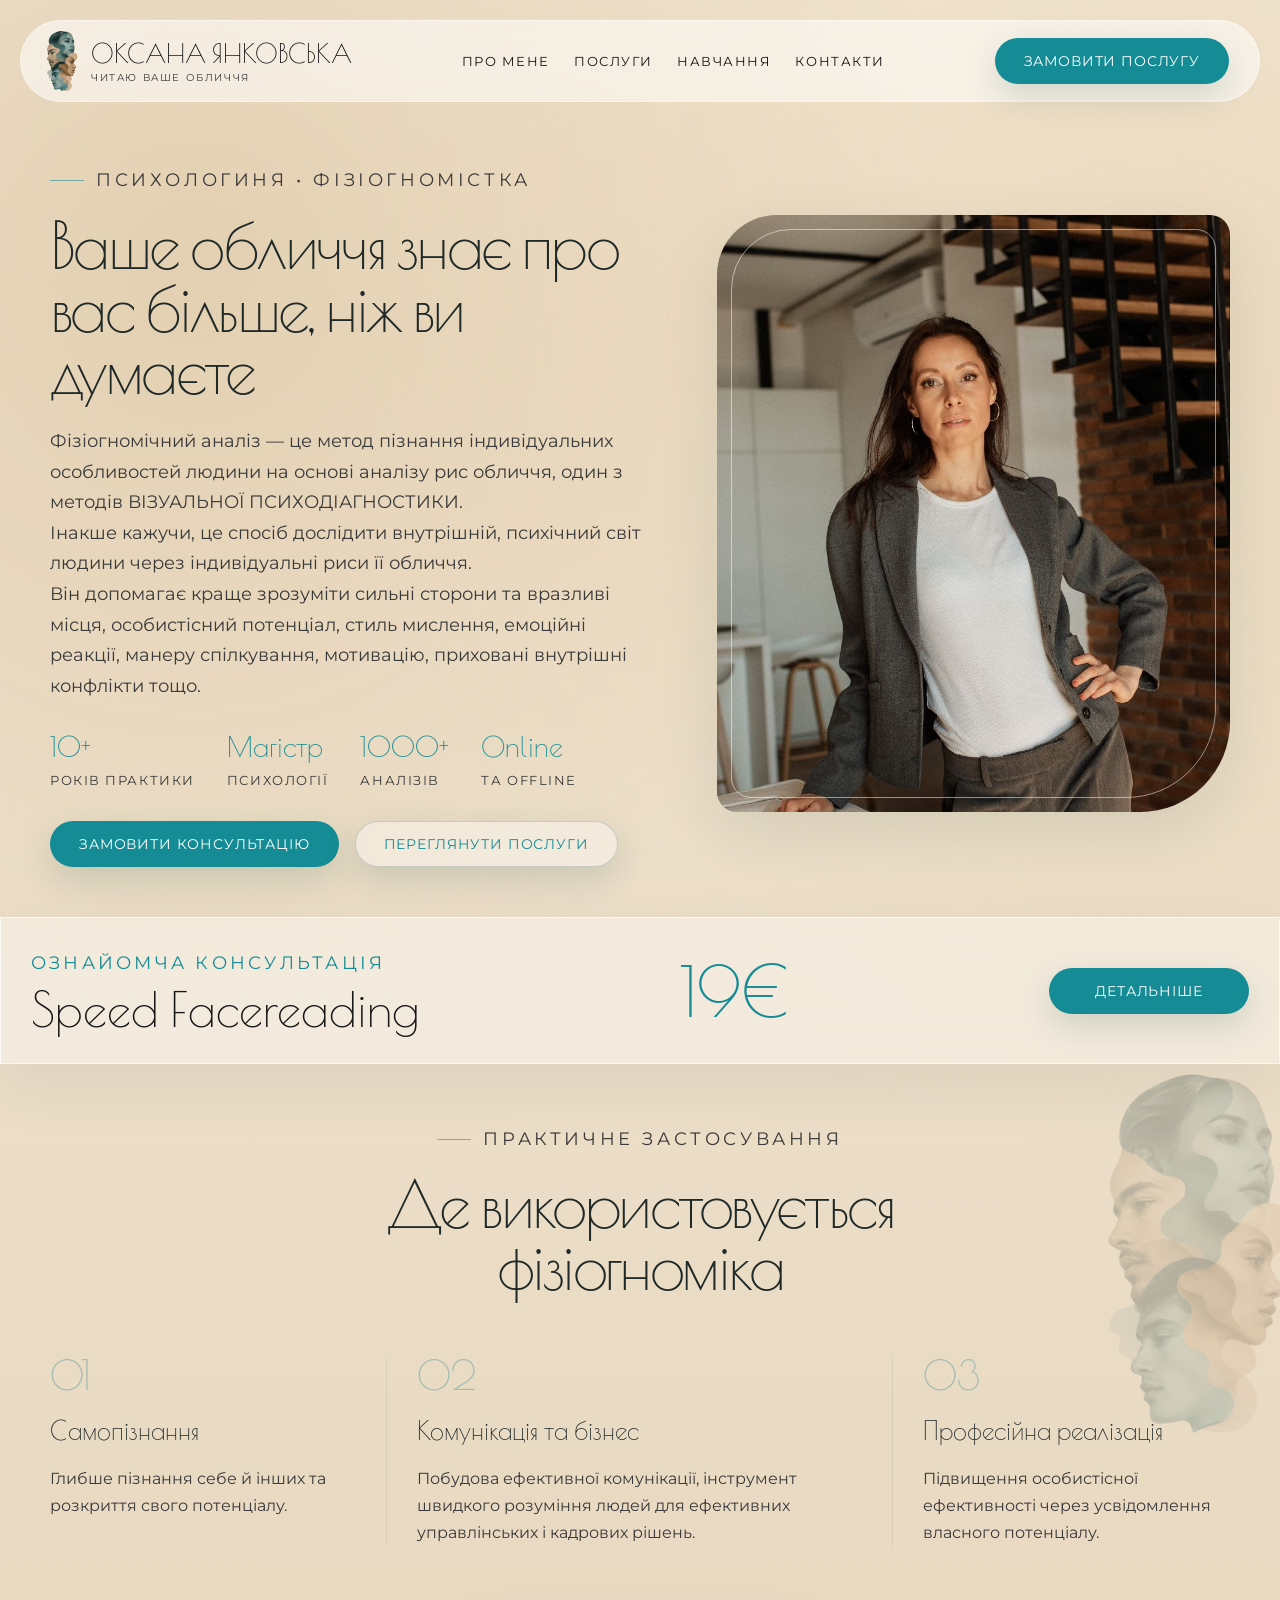
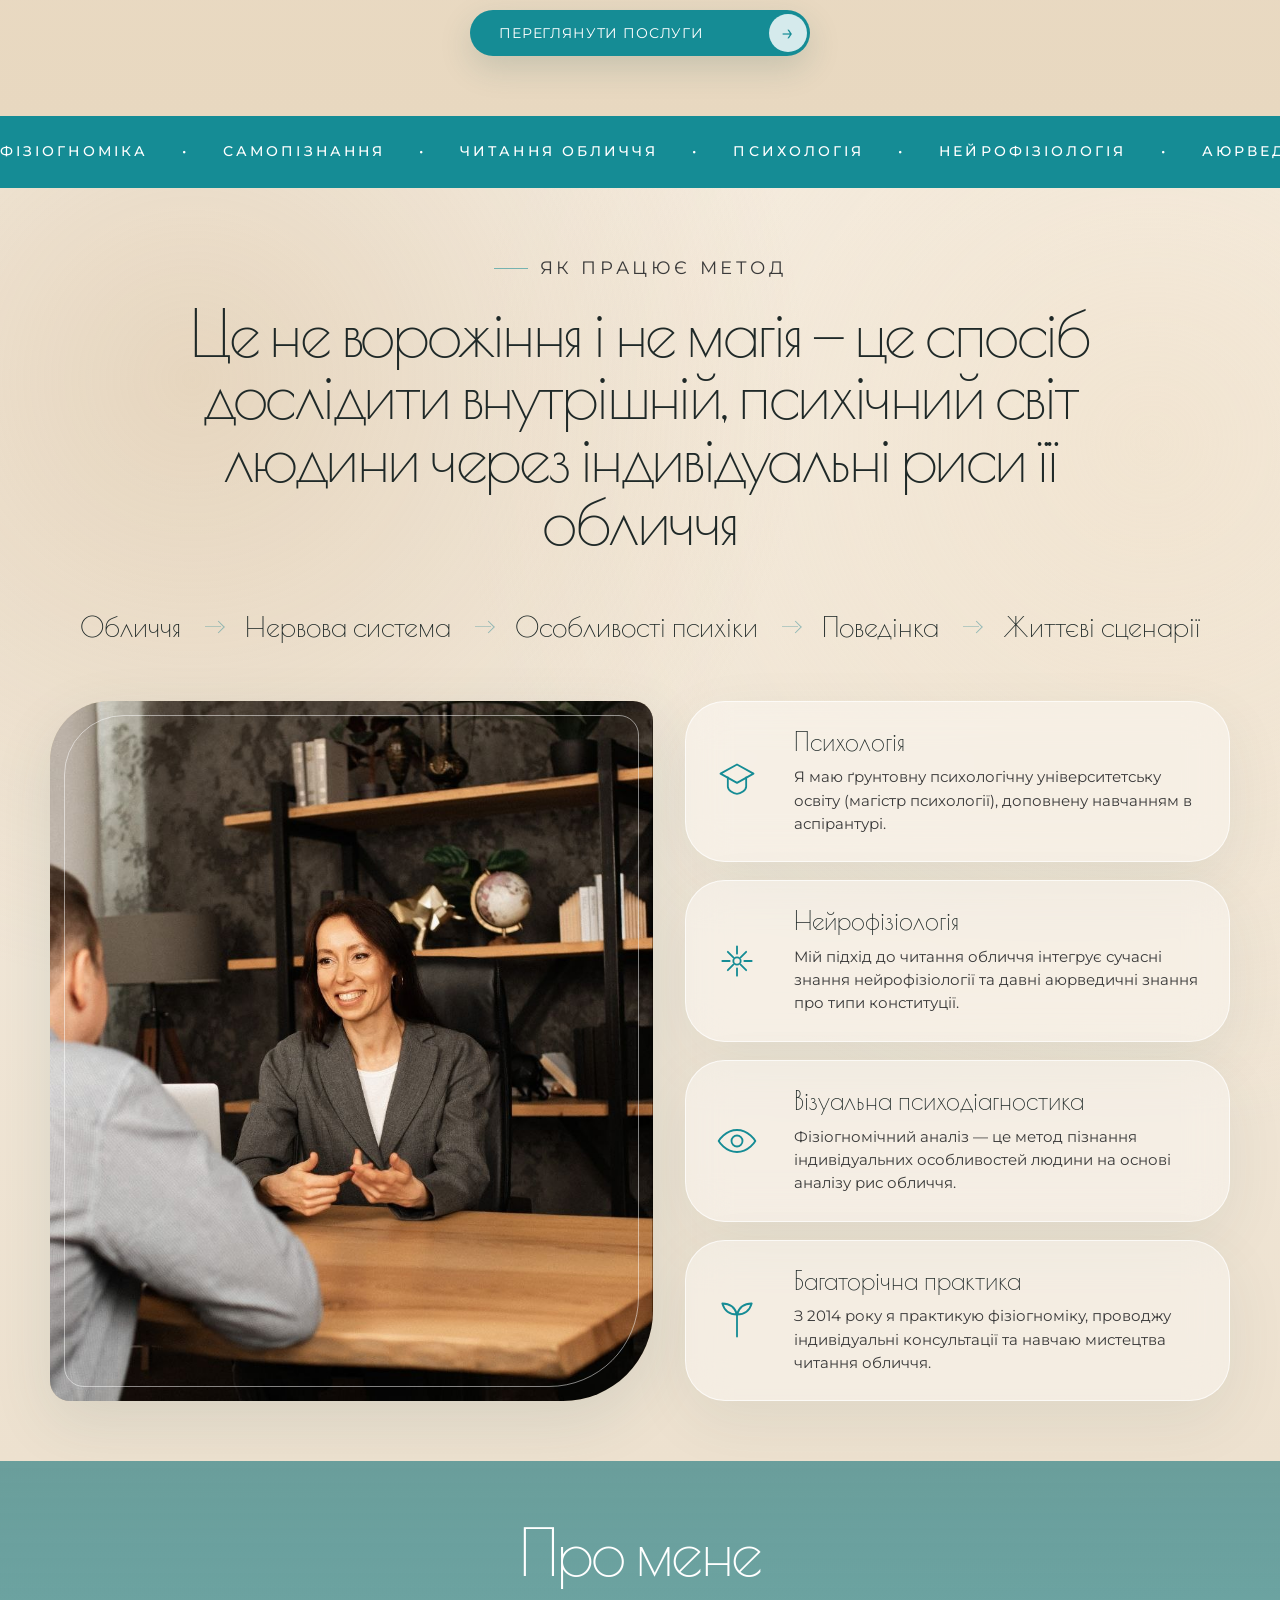
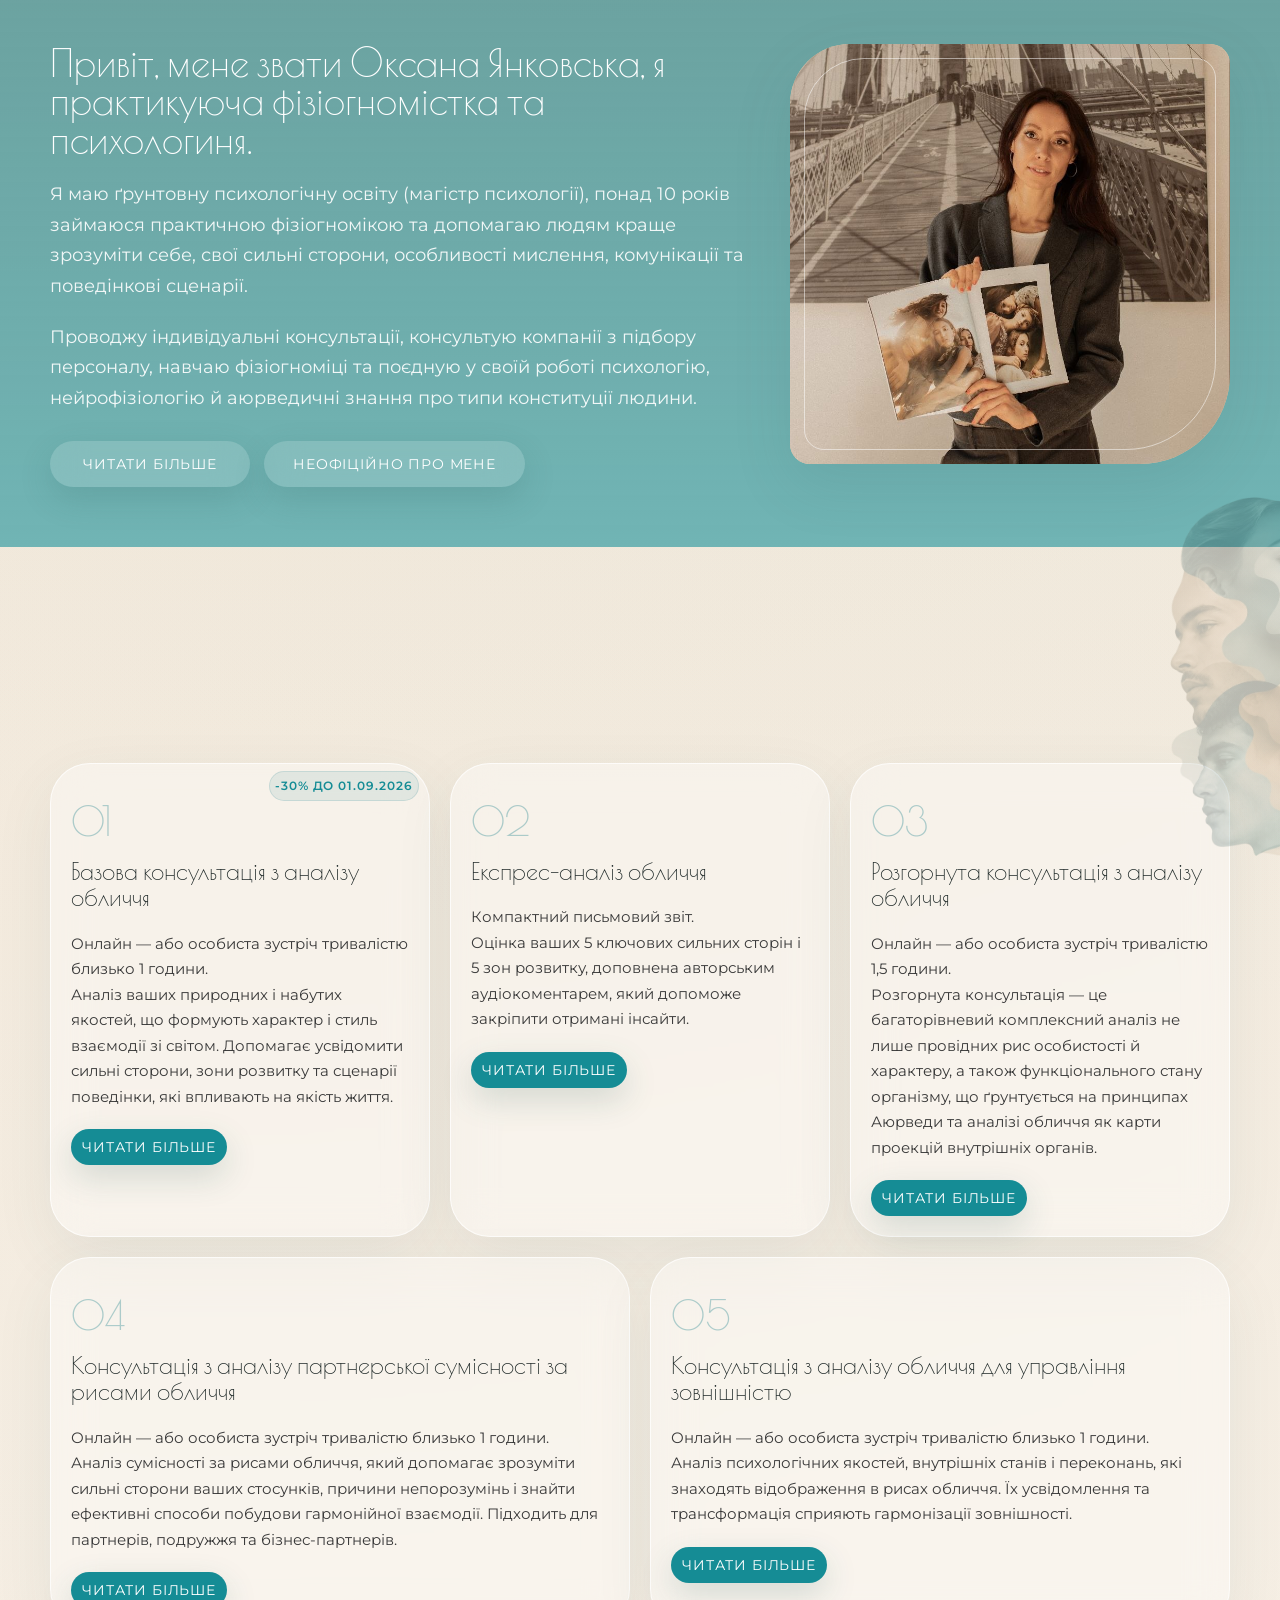
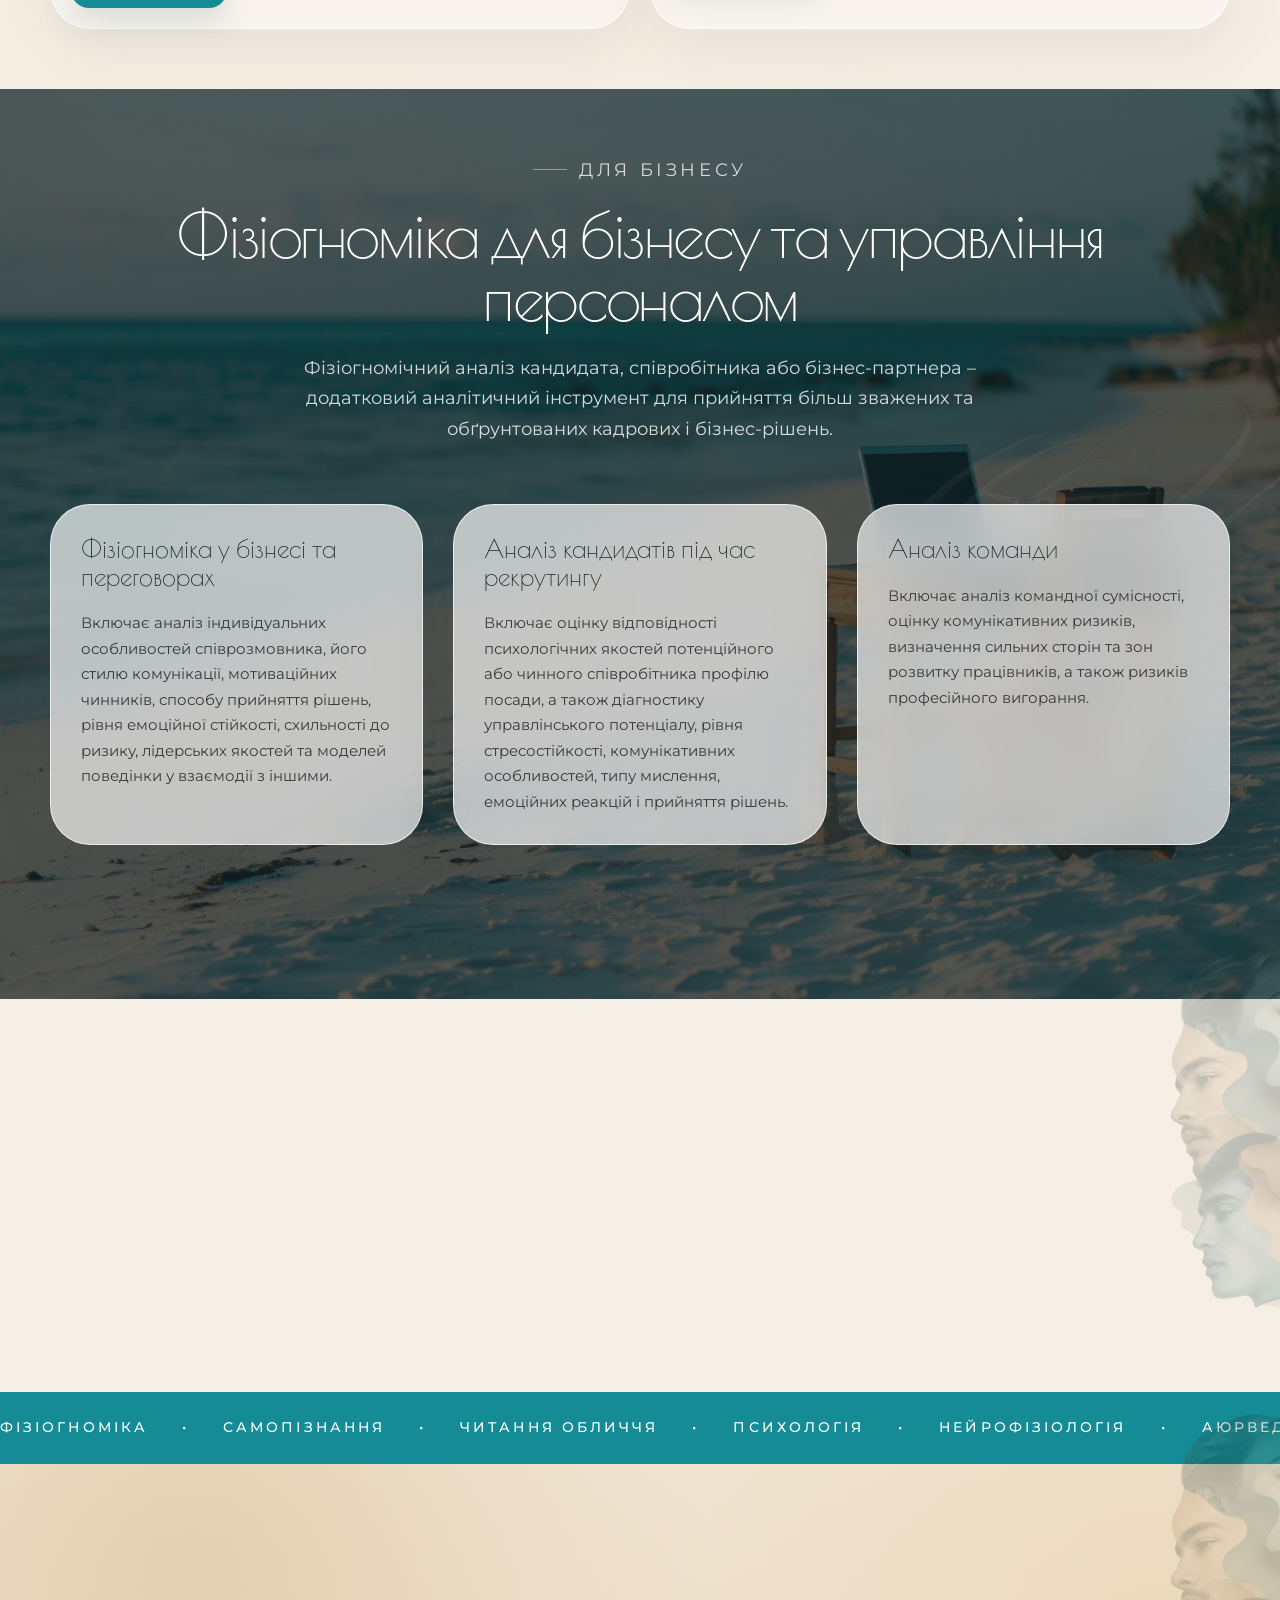
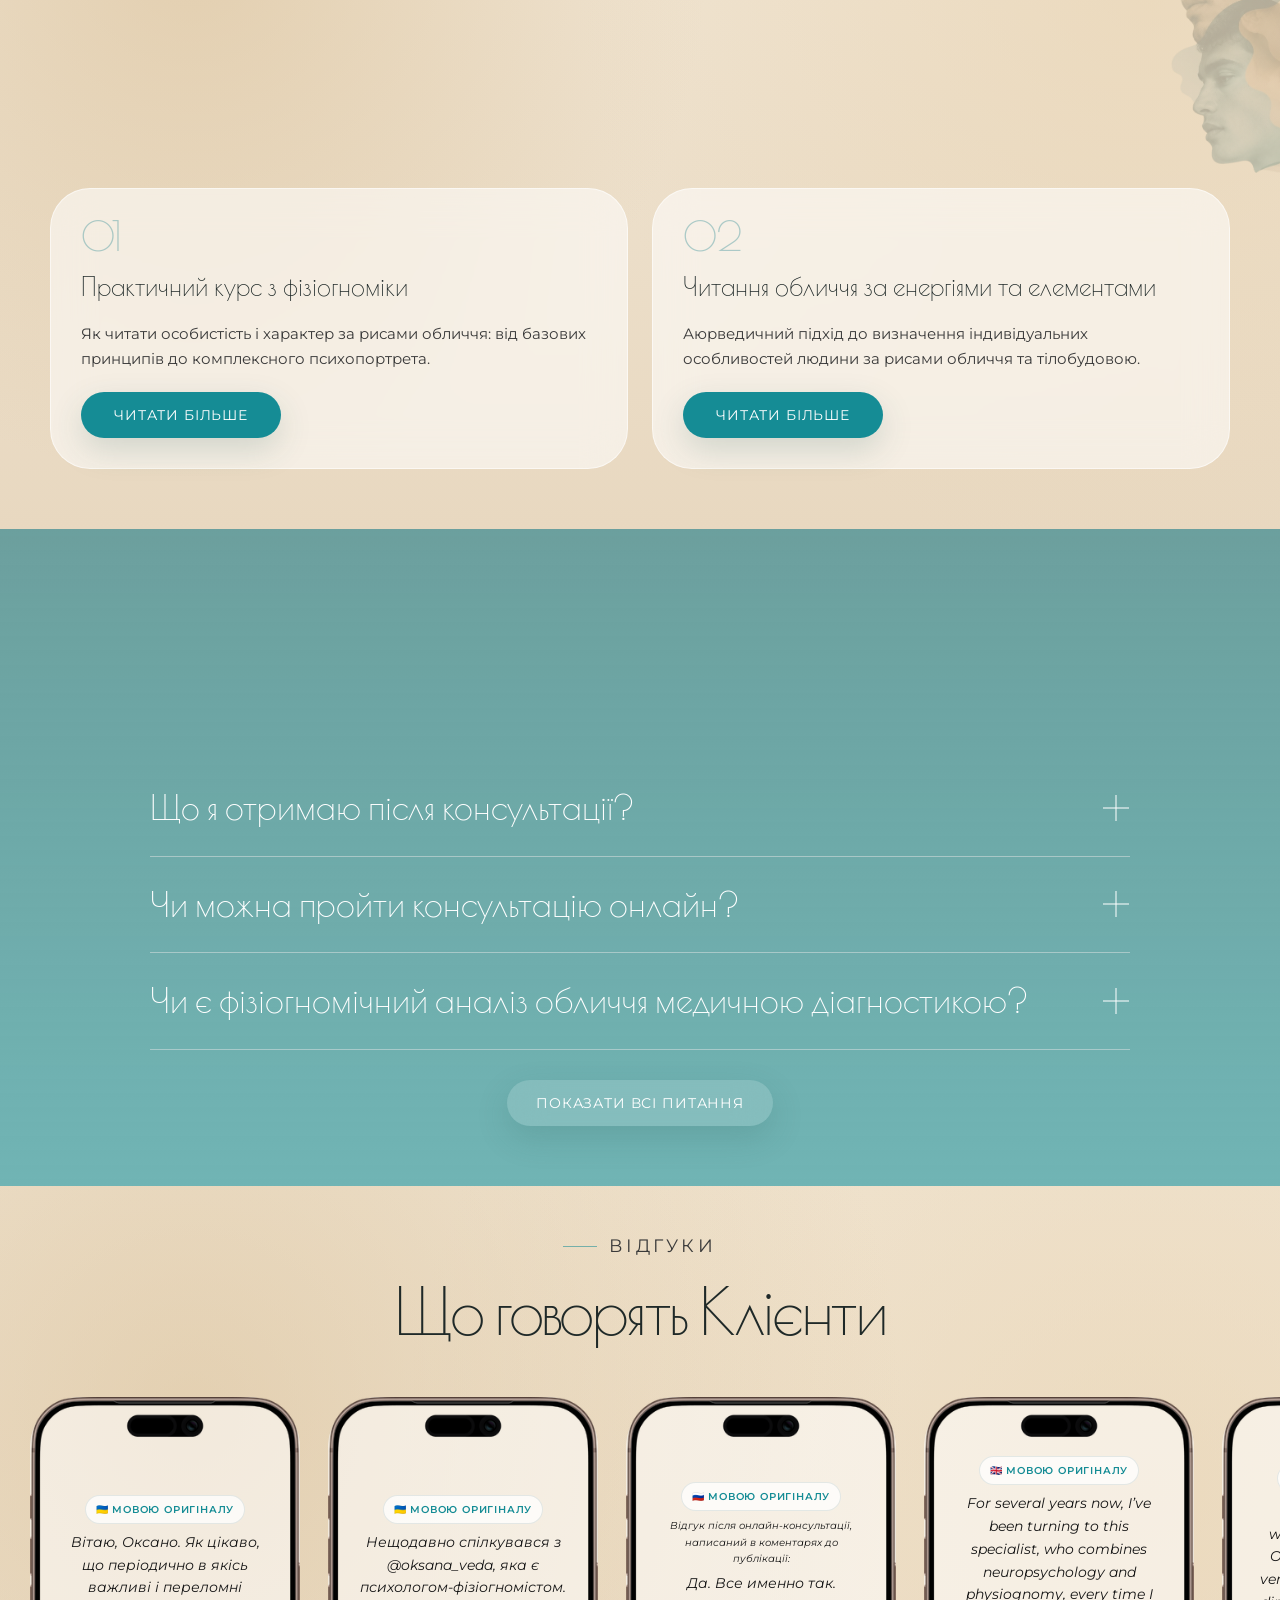
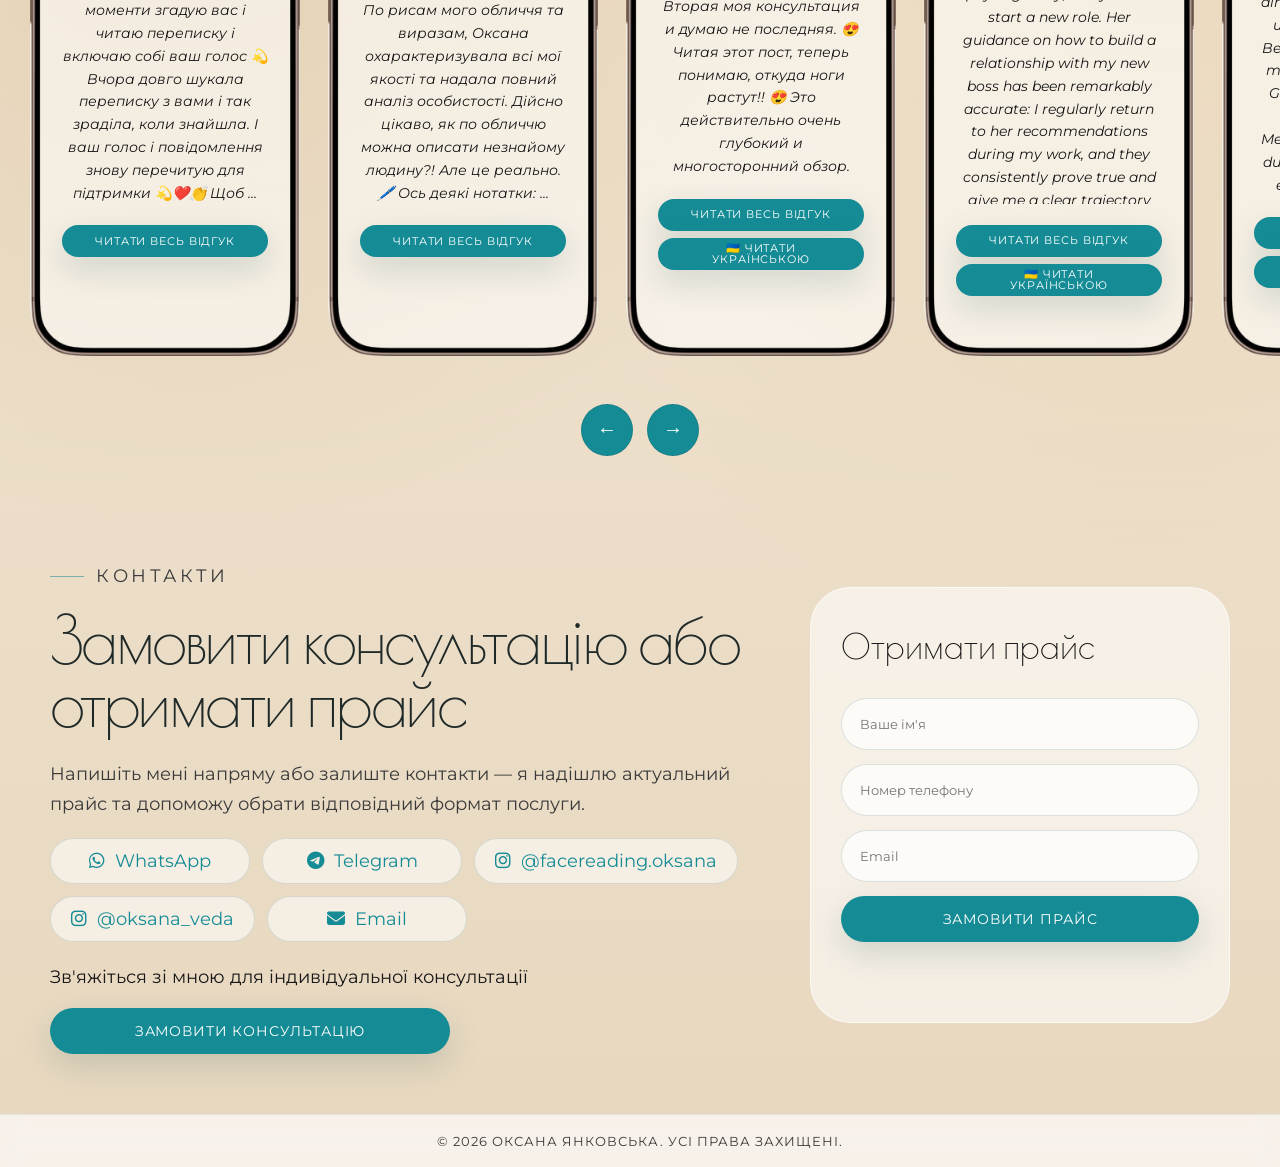
==== commit f51f091c: "Add files via upload" ====
--- a/index.html
+++ b/index.html
@@ -577,7 +577,7 @@
               <span>02</span>
               <h3>Експрес-аналіз обличчя</h3>
               <p>
-                Компактний письмовий звіт <br />
+                Компактний письмовий звіт. <br />
                 Оцінка ваших 5 ключових сильних сторін і 5 зон розвитку,
                 доповнена авторським аудіокоментарем, який допоможе закріпити
                 отримані інсайти.
@@ -659,7 +659,7 @@
               <span>02</span>
               <h3>Експрес-аналіз обличчя</h3>
               <p>
-                Компактний письмовий звіт <br />
+                Компактний письмовий звіт. <br />
                 Персональний звіт про ваші 5 ключових сильних сторін і 5 зон
                 розвитку, доповнений авторським аудіокоментарем, який допоможе
                 закріпити отримані інсайти.
@@ -780,9 +780,7 @@
           </div>
 
           <div class="business__actions fade-up">
-            <a href="#contact" class="btn btn-blur"
-              >Записатись на консультацію</a
-            >
+            <a href="#contact" class="btn btn-blur">Замовити консультацію</a>
           </div>
         </div>
       </section>
@@ -894,7 +892,7 @@
       <template id="service-1">
         <h3>
           Експрес-аналіз обличчя. <br />
-          Компактний письмовий звіт
+          Компактний письмовий звіт.
         </h3>
 
         <p>
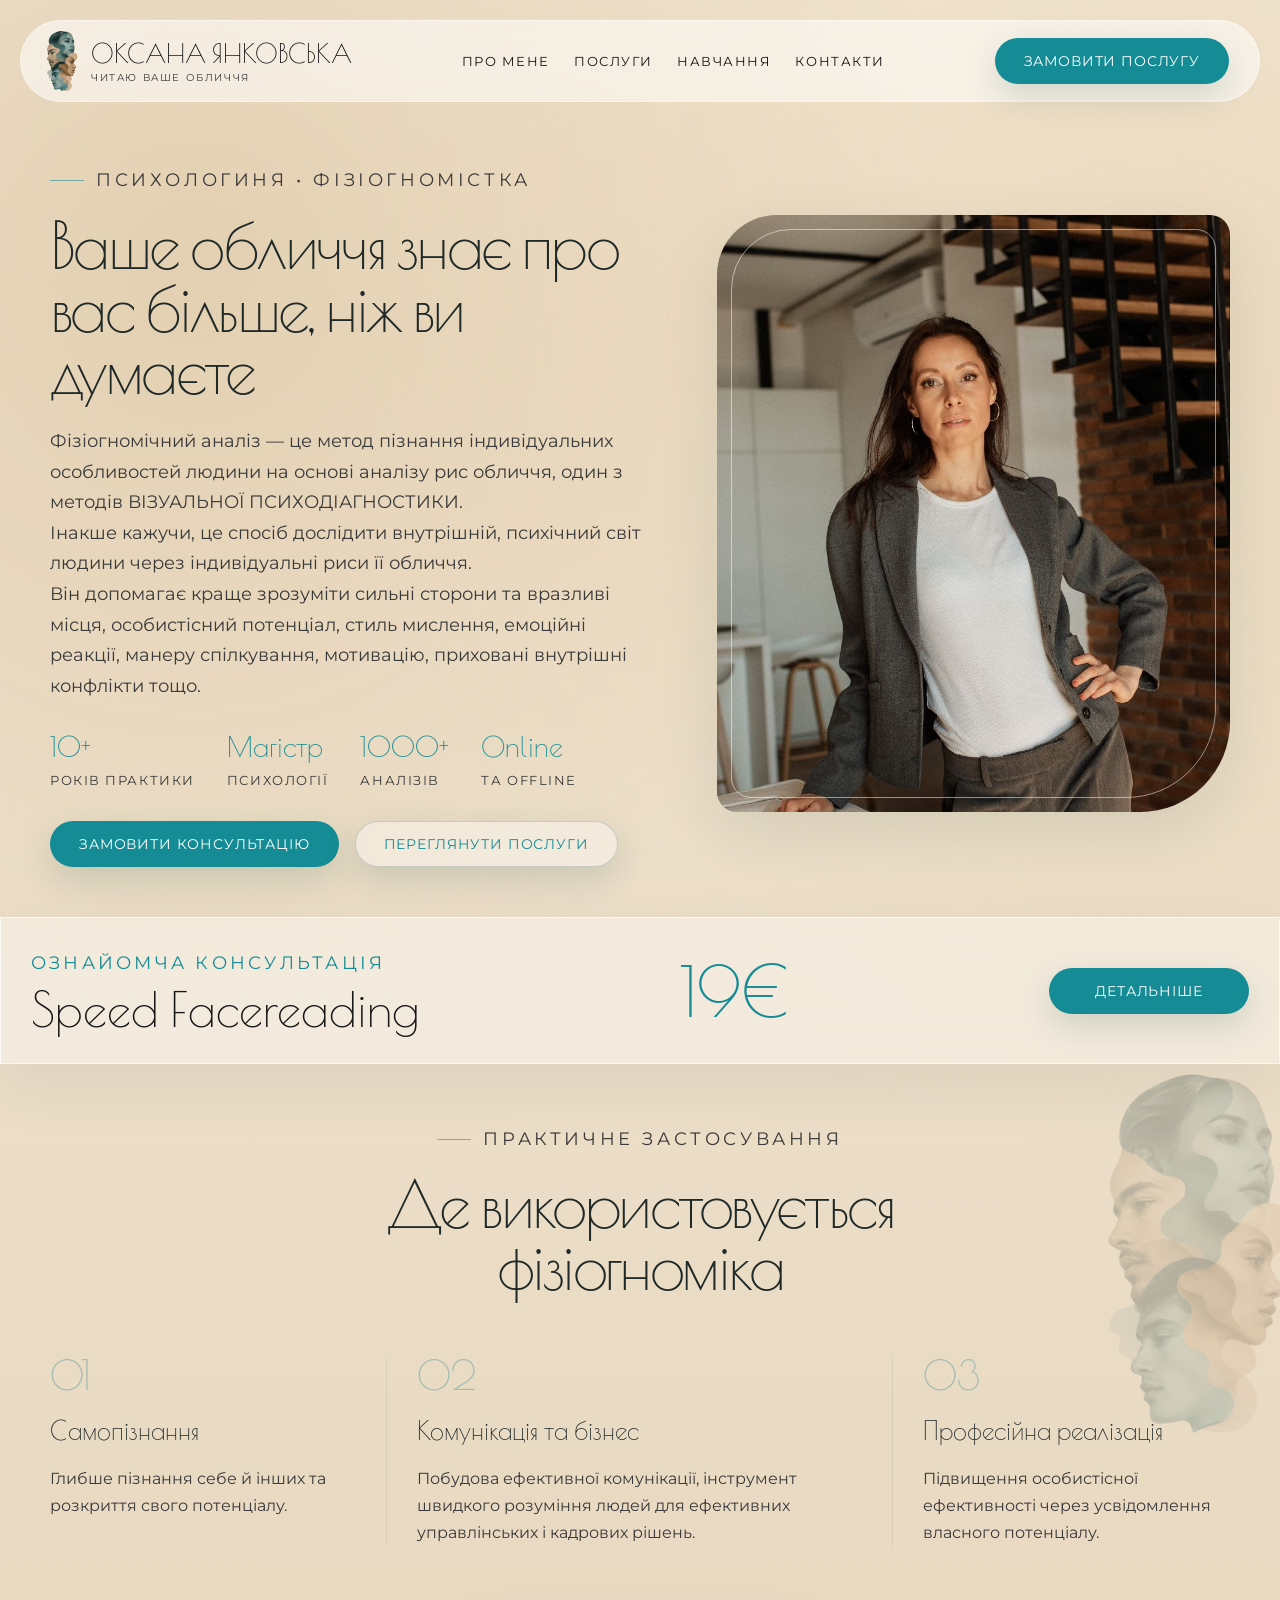
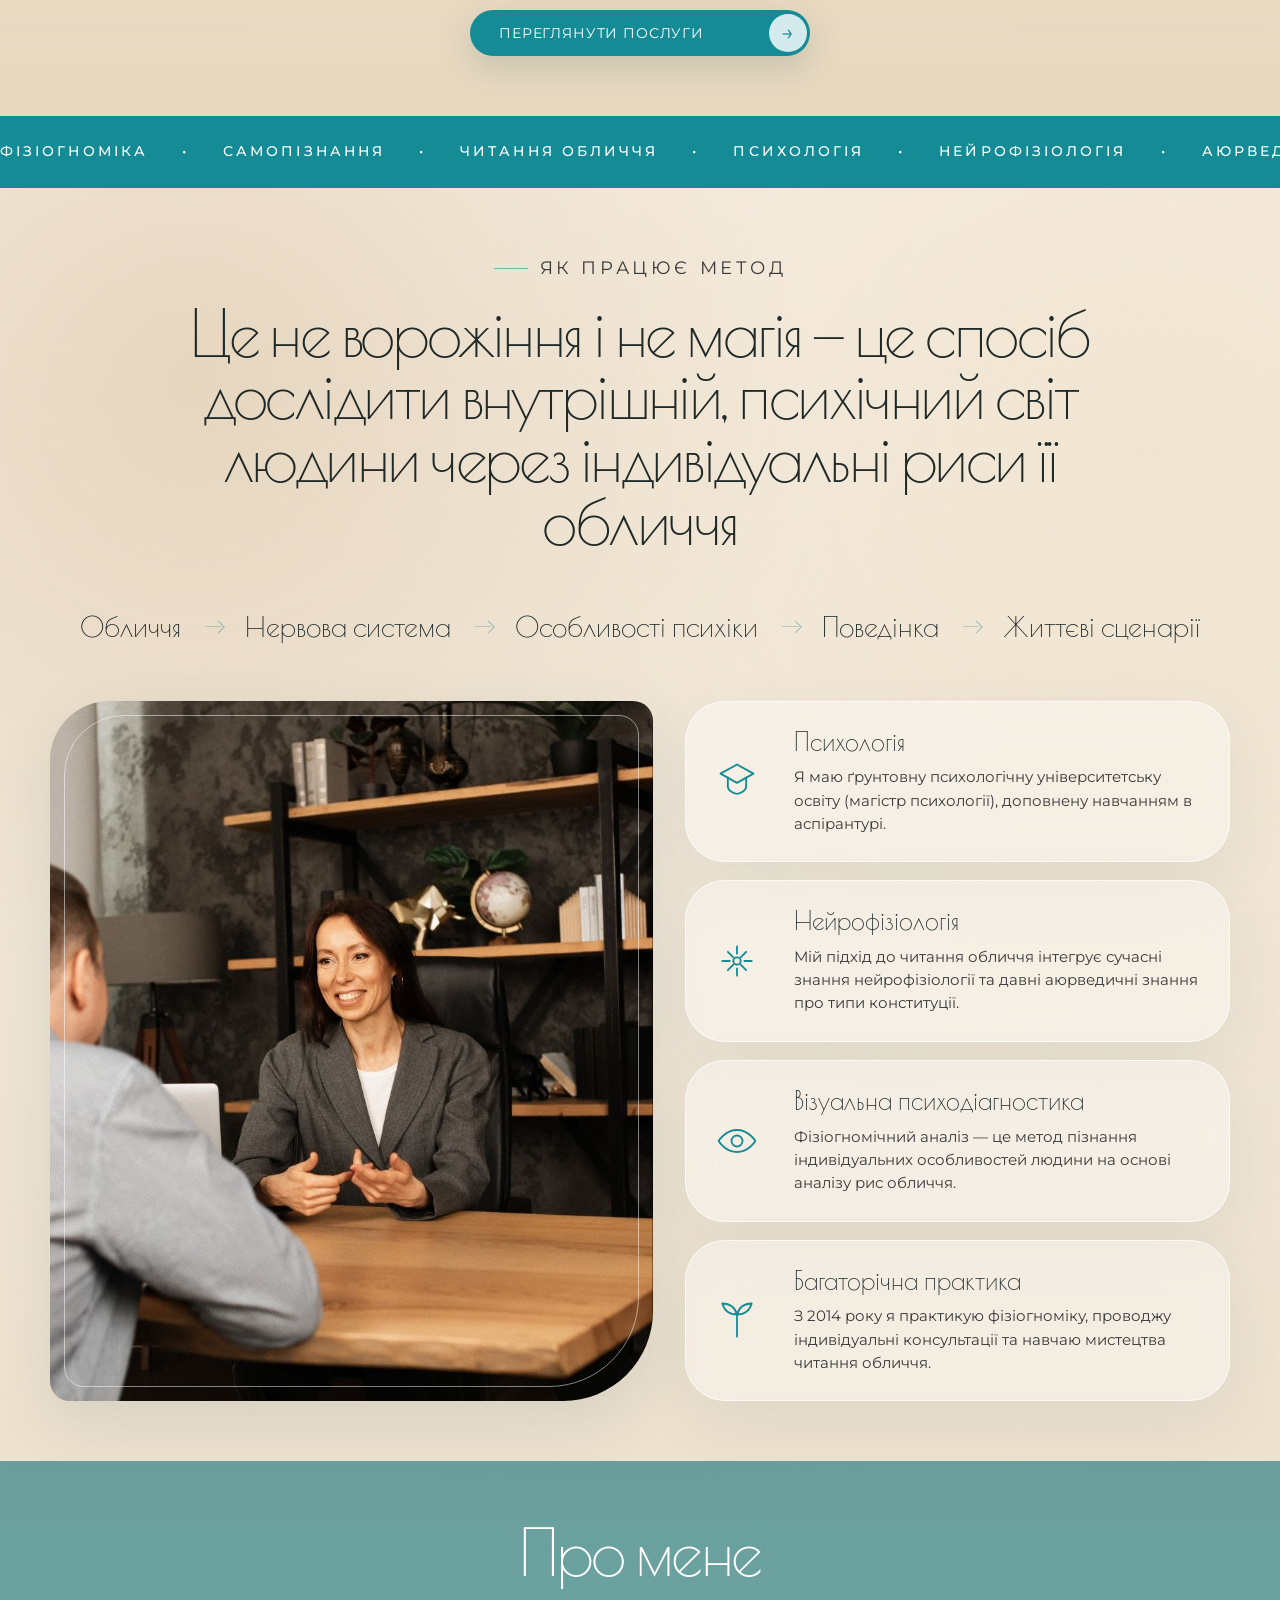
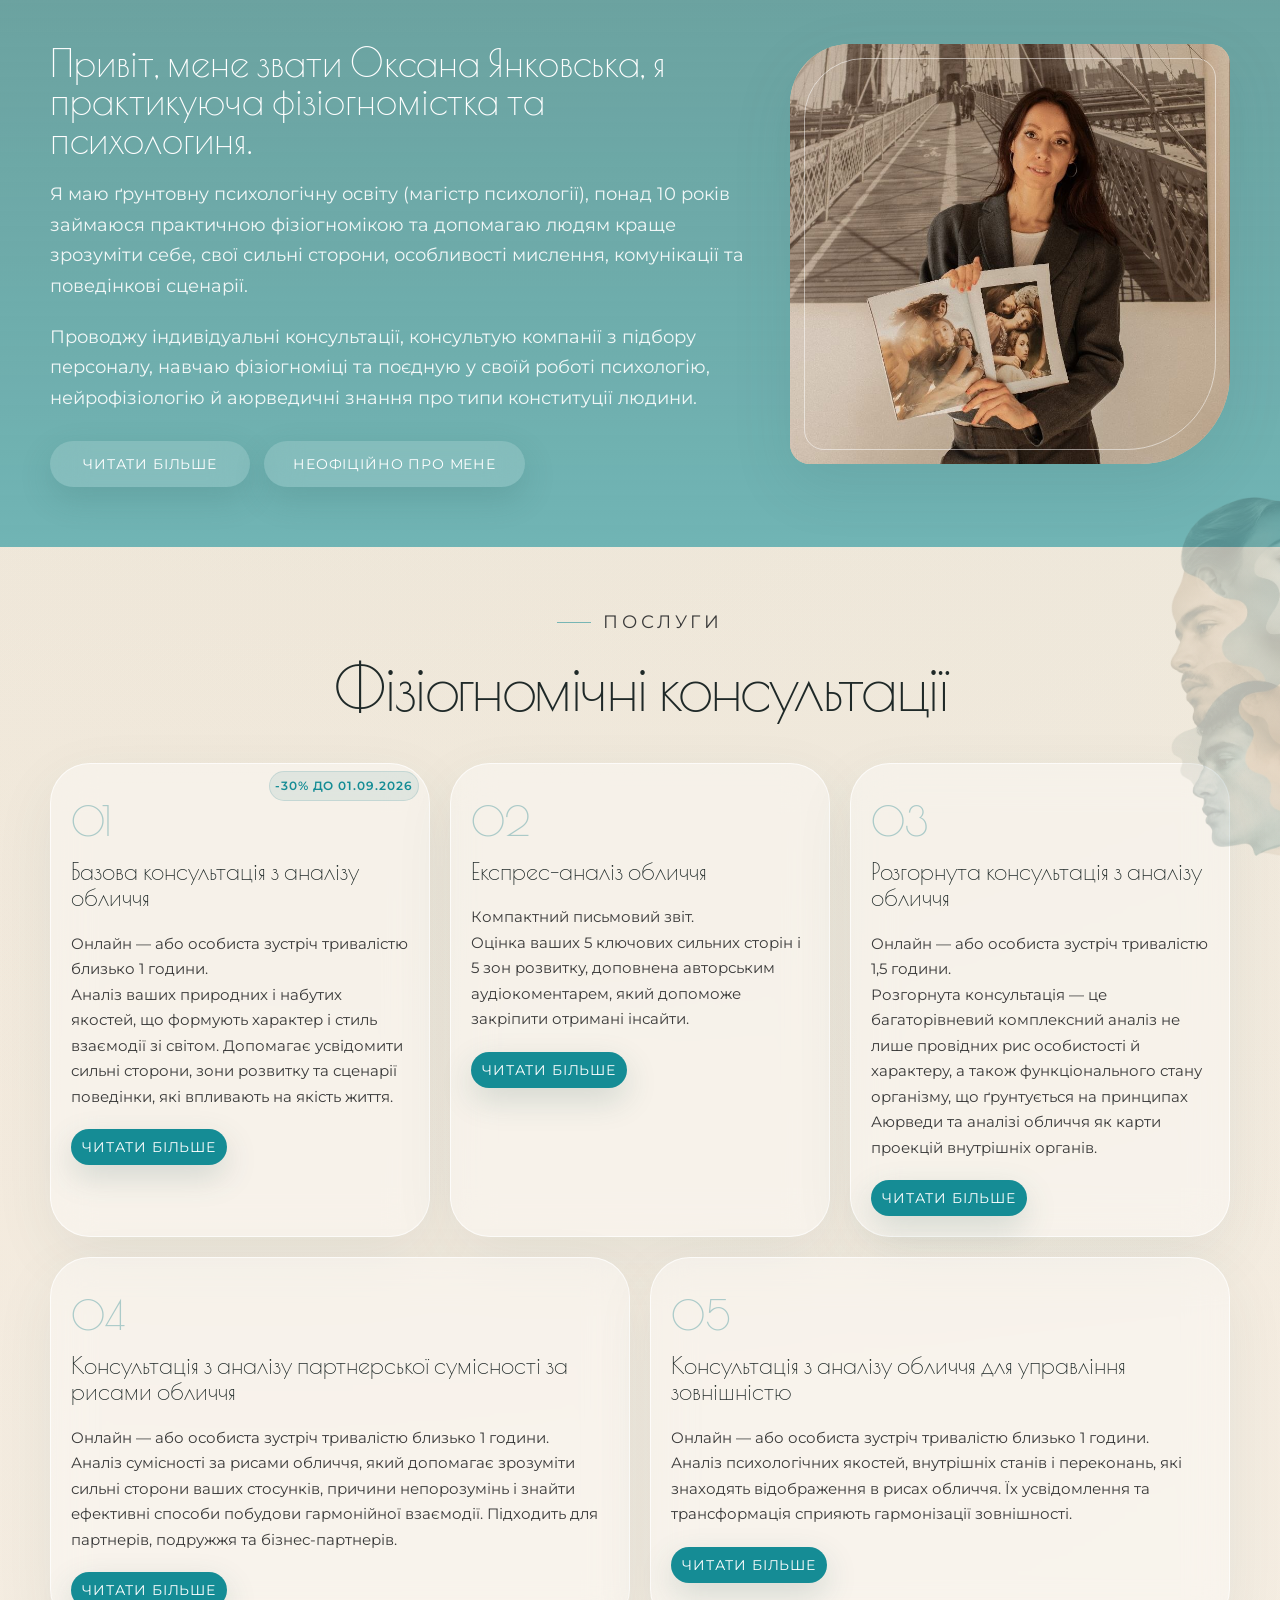
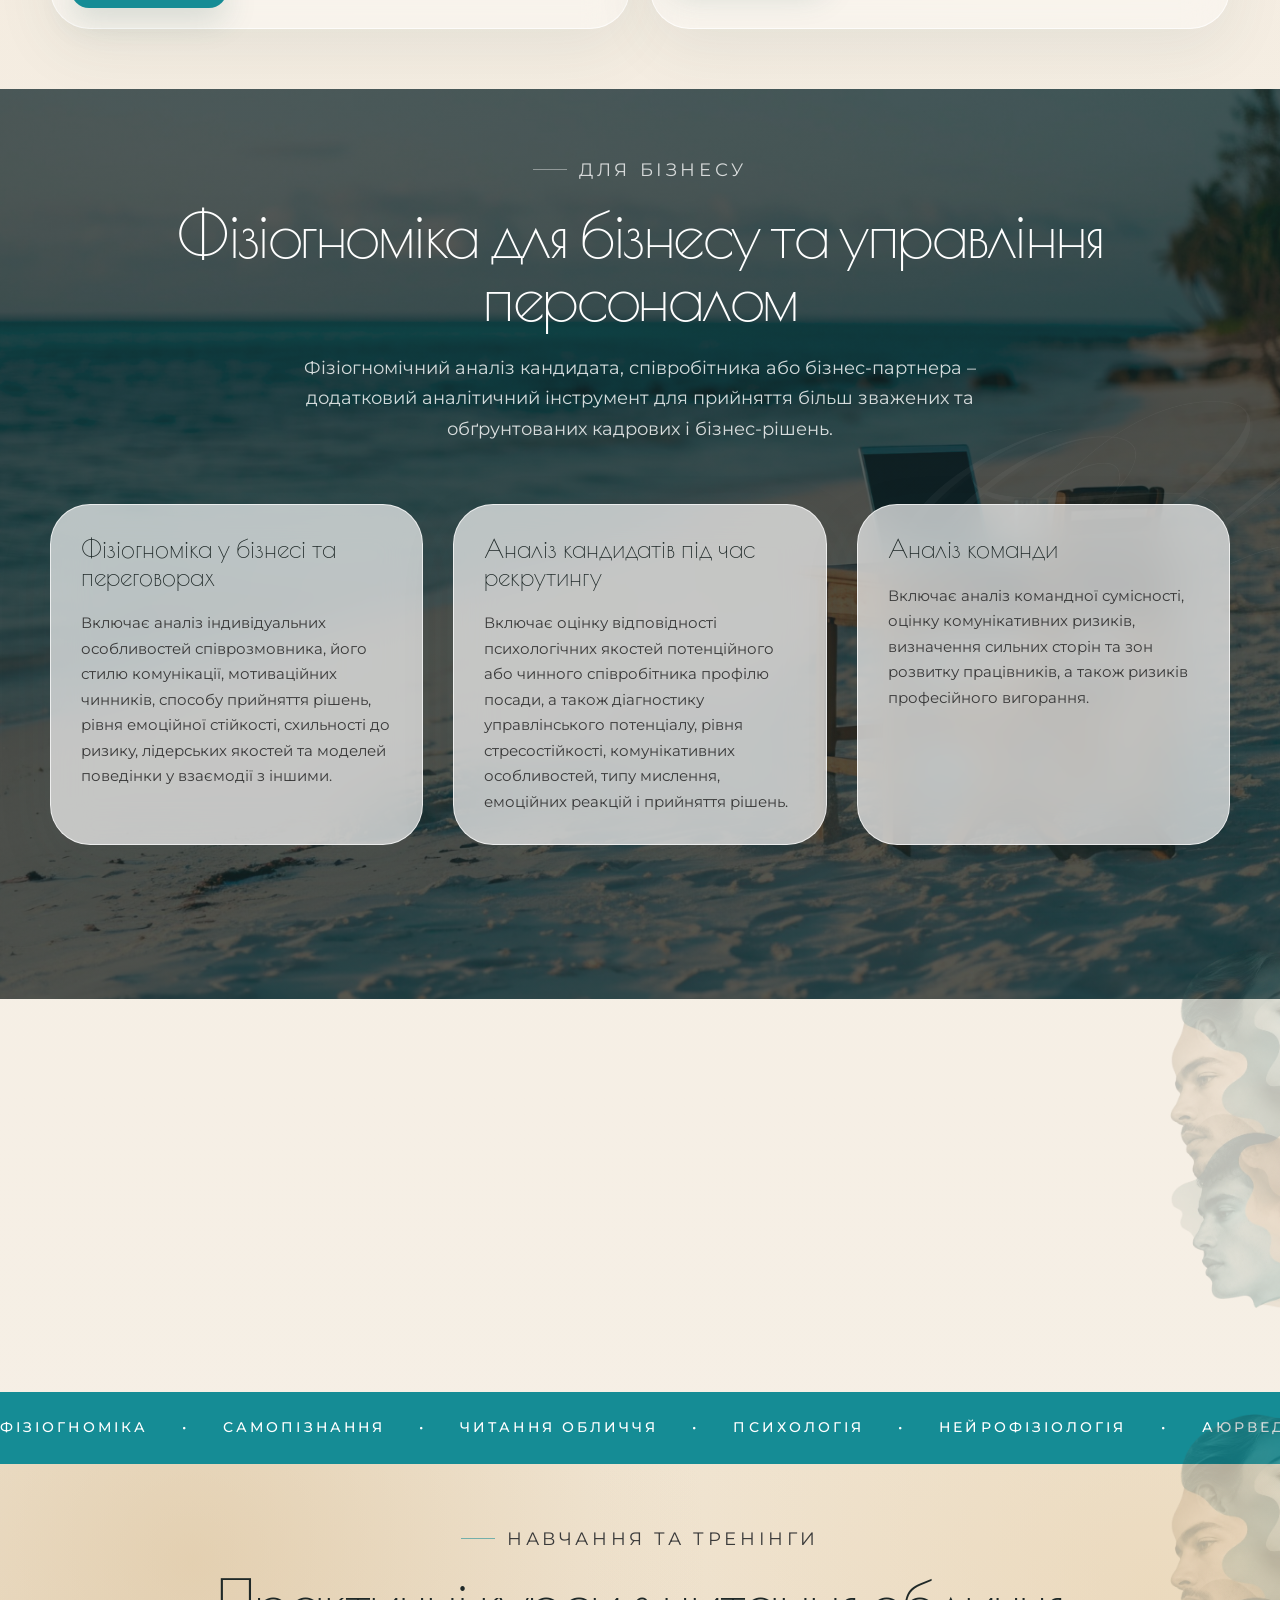
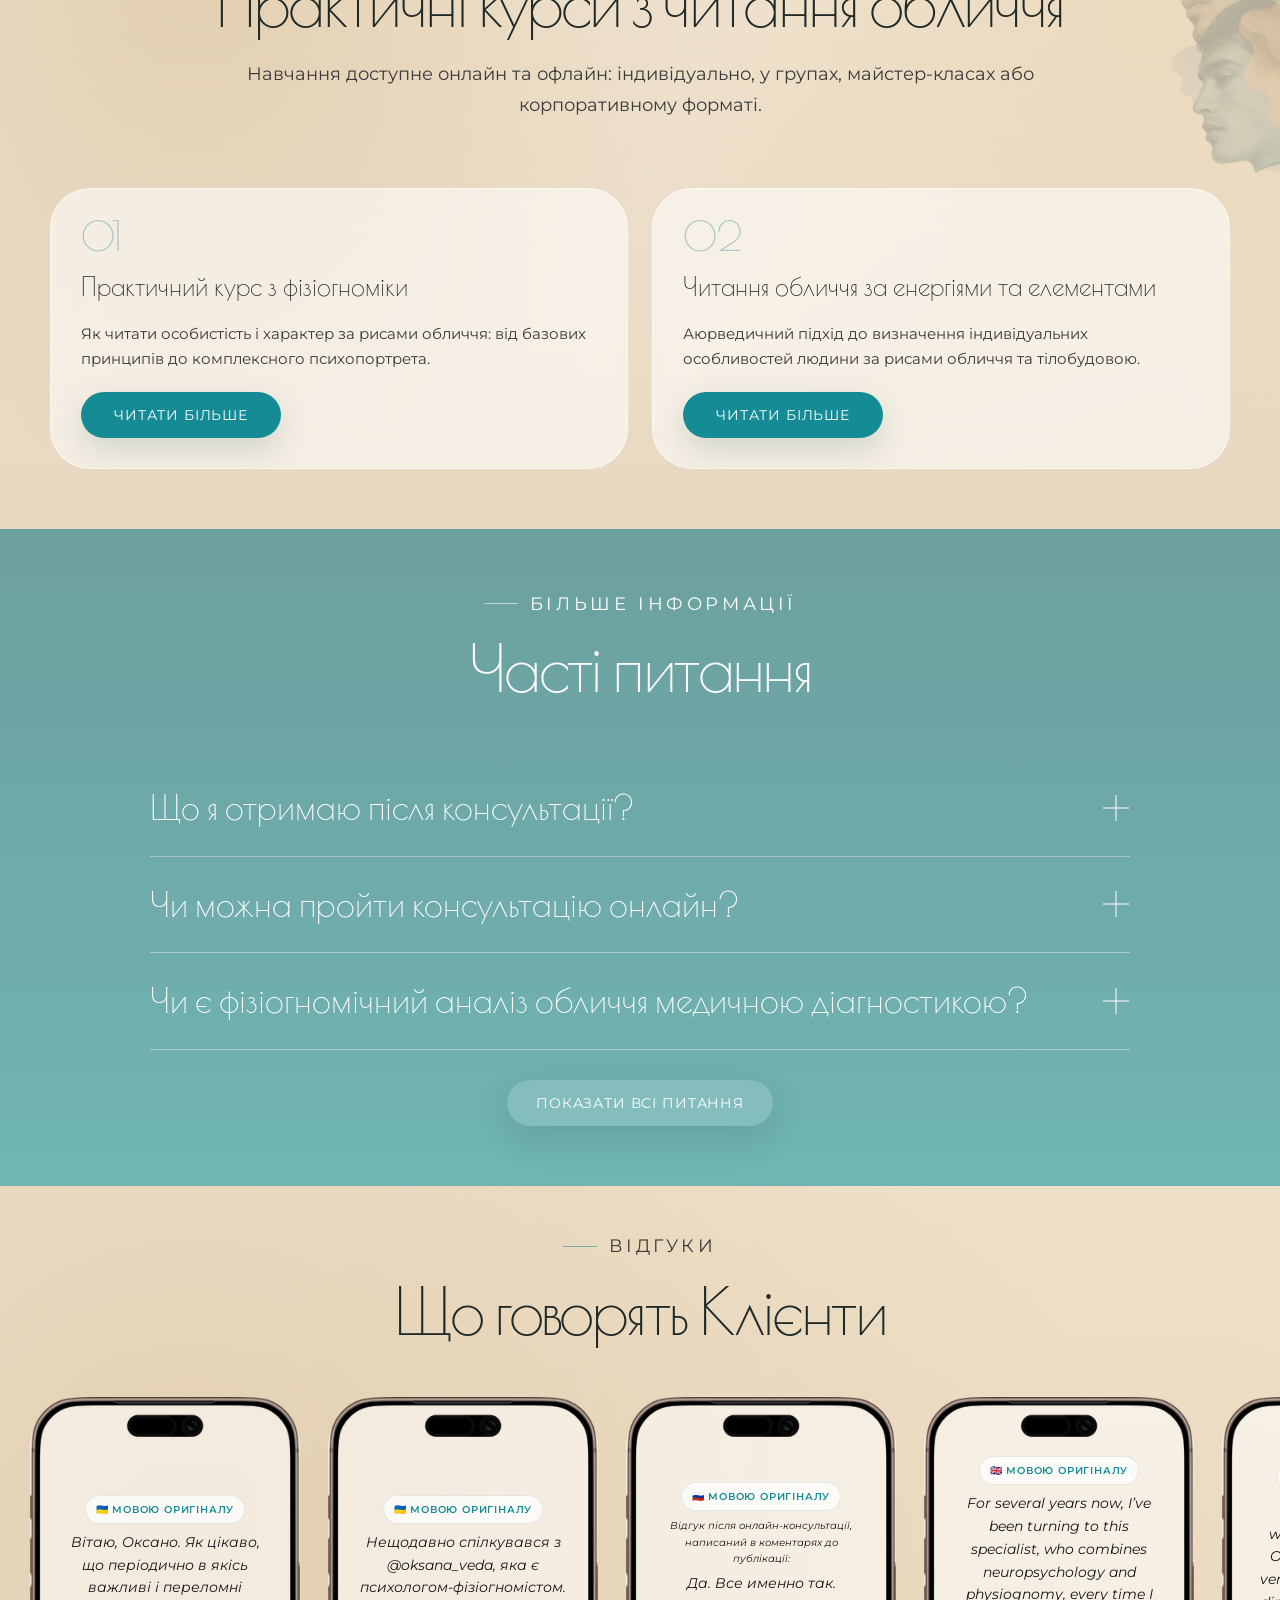
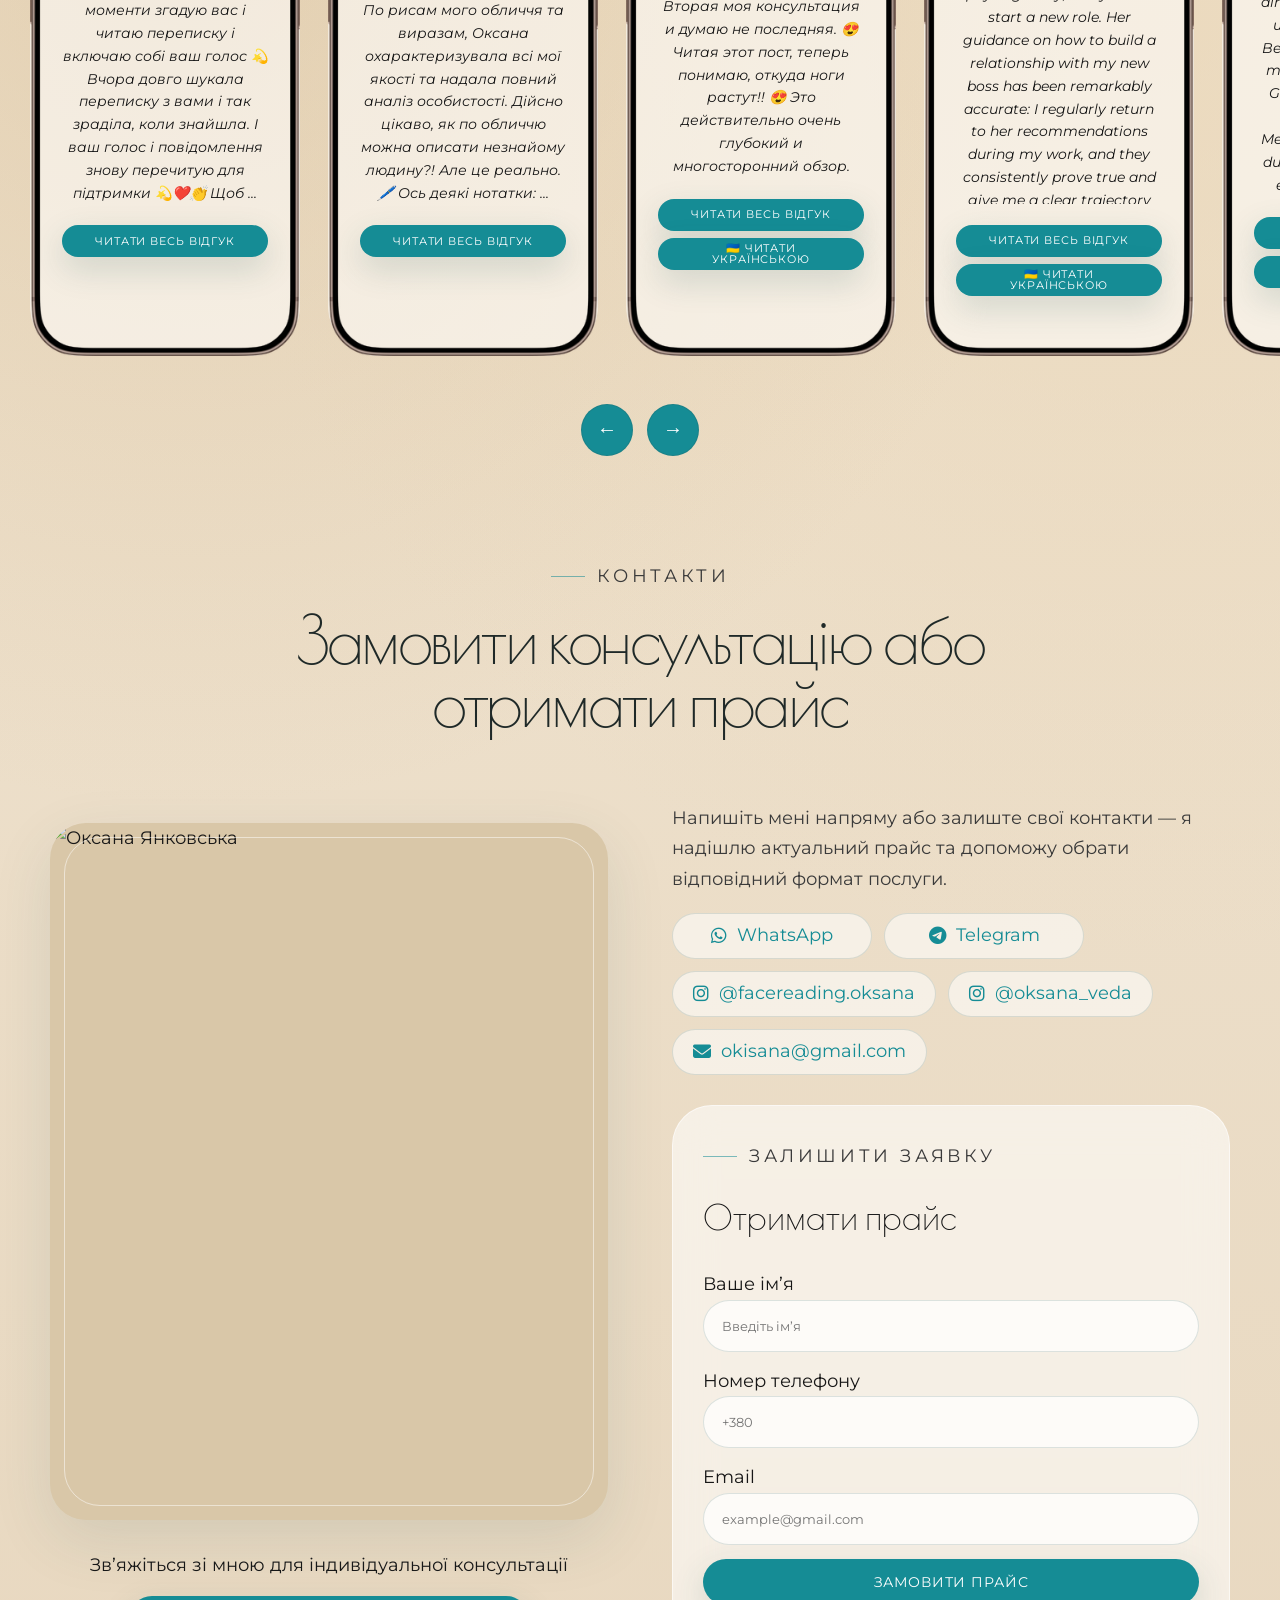
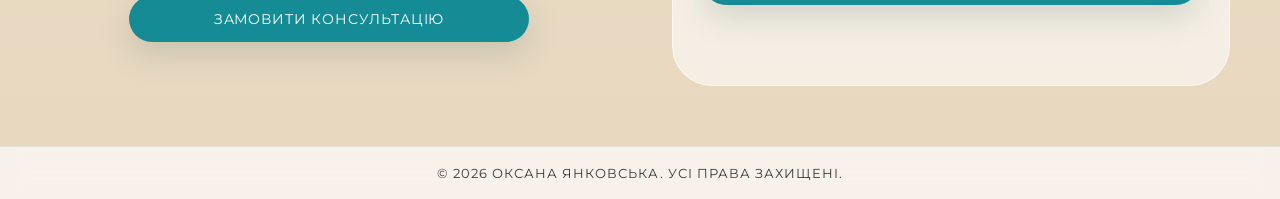
==== commit 730daedf: "Add files via upload" ====
--- a/index.html
+++ b/index.html
@@ -1135,7 +1135,7 @@
         <p>
           Консультація поєднує аналіз рис обличчя з техніками квантової
           фізіогноміки. У цій роботі я працюю не з обличчям напряму, а з
-          внутрішньою реальністю людини, яка в ньому відображається.
+          внутрішньою реальністю людини, яка на ньому відображається.
         </p>
 
         <p>
@@ -2039,94 +2039,142 @@
 
         <section class="contact-price" id="contact">
           <div class="container">
+            <div class="reviews__head">
+              <p class="eyebrow">Контакти</p>
+              <h2 class="title">Замовити консультацію або отримати прайс</h2>
+            </div>
+          </div>
+          <div class="container">
             <div class="contact-price__box">
-              <div class="contact-price__info">
-                <p class="eyebrow">КОНТАКТИ</p>
-
-                <h2 class="title">Замовити консультацію або отримати прайс</h2>
-
-                <p class="study__text">
-                  Напишіть мені напряму або залиште контакти — я надішлю
-                  актуальний прайс та допоможу обрати відповідний формат
-                  послуги.
-                </p>
-
-                <div class="contact-price__links">
-                  <a href="https://wa.me/380674334108" target="_blank">
-                    <i class="fa-brands fa-whatsapp"></i>
-                    WhatsApp
-                  </a>
-
-                  <a href="https://t.me/psyfacereading" target="_blank">
-                    <i class="fa-brands fa-telegram"></i>
-                    Telegram
-                  </a>
-
-                  <a
-                    href="https://www.instagram.com/facereading.oksana/"
-                    target="_blank"
-                  >
-                    <i class="fa-brands fa-instagram"></i>
-                    @facereading.oksana
-                  </a>
-
-                  <a
-                    href="https://www.instagram.com/oksana_veda/"
-                    target="_blank"
-                  >
-                    <i class="fa-brands fa-instagram"></i>
-                    @oksana_veda
-                  </a>
-
-                  <a href="mailto:okisana@gmail.com">
-                    <i class="fa-solid fa-envelope"></i>
-                    Email
-                  </a>
+              <!-- Ліва колонка -->
+              <div class="contact-price__intro">
+                <div class="contact-photo">
+                  <div class="photo-frame">
+                    <img
+                      src="img/contacts.jpg"
+                      alt="Оксана Янковська"
+                      loading="lazy"
+                    />
+                  </div>
                 </div>
-
                 <div class="contact-price__bottom">
-                  <p>Зв'яжіться зі мною для індивідуальної консультації</p>
+                  <p>Зв’яжіться зі мною для індивідуальної консультації</p>
 
                   <a
                     href="https://wa.me/380674334108"
                     target="_blank"
+                    rel="noopener noreferrer"
                     class="btn"
                   >
                     Замовити консультацію
                   </a>
                 </div>
               </div>
-              <form id="priceForm" class="contact-price__form">
-                <h3>Отримати прайс</h3>
-
-                <input
-                  type="text"
-                  id="name"
-                  name="name"
-                  placeholder="Ваше ім'я"
-                  required
-                />
-
-                <input
-                  type="tel"
-                  id="phone"
-                  name="phone"
-                  placeholder="Номер телефону"
-                  required
-                />
-
-                <input
-                  type="email"
-                  id="email"
-                  name="email"
-                  placeholder="Email"
-                  required
-                />
-
-                <button type="submit" class="btn">Замовити прайс</button>
-
-                <p id="formMessage"></p>
-              </form>
+
+              <div class="contact-price__content">
+                <div class="contact-price__details">
+                  <p class="study__text">
+                    Напишіть мені напряму або залиште свої контакти — я надішлю
+                    актуальний прайс та допоможу обрати відповідний формат
+                    послуги.
+                  </p>
+
+                  <div class="contact-price__links">
+                    <a
+                      href="https://wa.me/380674334108"
+                      target="_blank"
+                      rel="noopener noreferrer"
+                    >
+                      <i class="fa-brands fa-whatsapp" aria-hidden="true"></i>
+                      <span>WhatsApp</span>
+                    </a>
+
+                    <a
+                      href="https://t.me/psyfacereading"
+                      target="_blank"
+                      rel="noopener noreferrer"
+                    >
+                      <i class="fa-brands fa-telegram" aria-hidden="true"></i>
+                      <span>Telegram</span>
+                    </a>
+
+                    <a
+                      href="https://www.instagram.com/facereading.oksana/"
+                      target="_blank"
+                      rel="noopener noreferrer"
+                    >
+                      <i class="fa-brands fa-instagram" aria-hidden="true"></i>
+                      <span>@facereading.oksana</span>
+                    </a>
+
+                    <a
+                      href="https://www.instagram.com/oksana_veda/"
+                      target="_blank"
+                      rel="noopener noreferrer"
+                    >
+                      <i class="fa-brands fa-instagram" aria-hidden="true"></i>
+                      <span>@oksana_veda</span>
+                    </a>
+
+                    <a href="mailto:okisana@gmail.com">
+                      <i class="fa-solid fa-envelope" aria-hidden="true"></i>
+                      <span>okisana@gmail.com</span>
+                    </a>
+                  </div>
+                </div>
+
+                <form id="priceForm" class="contact-price__form">
+                  <div class="contact-price__form-heading">
+                    <p class="eyebrow">Залишити заявку</p>
+                    <h3>Отримати прайс</h3>
+                  </div>
+
+                  <div class="form-field">
+                    <label for="name">Ваше ім’я</label>
+                    <input
+                      type="text"
+                      id="name"
+                      name="name"
+                      placeholder="Введіть ім’я"
+                      autocomplete="name"
+                      required
+                    />
+                  </div>
+
+                  <div class="form-field">
+                    <label for="phone">Номер телефону</label>
+                    <input
+                      type="tel"
+                      id="phone"
+                      name="phone"
+                      placeholder="+380"
+                      autocomplete="tel"
+                      required
+                    />
+                  </div>
+
+                  <div class="form-field">
+                    <label for="email">Email</label>
+                    <input
+                      type="email"
+                      id="email"
+                      name="email"
+                      placeholder="example@gmail.com"
+                      autocomplete="email"
+                      required
+                    />
+                  </div>
+
+                  <button type="submit" class="btn">Замовити прайс</button>
+
+                  <p
+                    id="formMessage"
+                    class="form-message"
+                    role="status"
+                    aria-live="polite"
+                  ></p>
+                </form>
+              </div>
             </div>
           </div>
         </section>
--- a/style.css
+++ b/style.css
@@ -2847,8 +2847,8 @@
 
 .contact-price__box {
   display: grid;
-  grid-template-columns: 1fr 420px;
-  gap: 30px;
+  grid-template-columns: 1fr 1fr;
+  gap: clamp(32px, 5vw, 76px);
   align-items: center;
 }
 
@@ -2873,6 +2873,31 @@
   min-width: 200px;
 }
 
+.contact-photo .photo-frame {
+  aspect-ratio: 4 / 5;
+  border-radius: 36px;
+  overflow: hidden;
+}
+
+.contact-photo img {
+  width: 100%;
+  height: 100%;
+  object-fit: cover;
+}
+
+.contact-price__content .study__text {
+  text-align: left;
+}
+
+.contact-price .title {
+  text-align: center;
+  margin: auto;
+}
+
+.contact-price__details {
+  margin-bottom: 30px;
+}
+
 .contact-price__links a:hover {
   transform: translateY(-2px);
   background: var(--ocean);
@@ -2947,9 +2972,10 @@
   .reviews__head {
     margin-bottom: 30px;
   }
-  .study__text {
-    margin-top: 20px;
+  .contact-price__content .study__text {
     margin-bottom: 20px;
+    text-align: center;
+    margin-top: 0;
   }
   .study__head {
     margin-bottom: 10px;
@@ -2959,6 +2985,12 @@
   }
   .contact-price {
     padding: 0 0 30px;
+  }
+  .contact-price__form-heading {
+    text-align: center;
+  }
+  .contact-photo {
+    margin-top: 20px;
   }
 }
 .reviews {
@@ -3161,7 +3193,8 @@
 }
 
 .contact-price__bottom {
-  margin-top: 20px;
+  margin-top: 30px;
+  text-align: center;
 }
 
 .contact-price__bottom p {
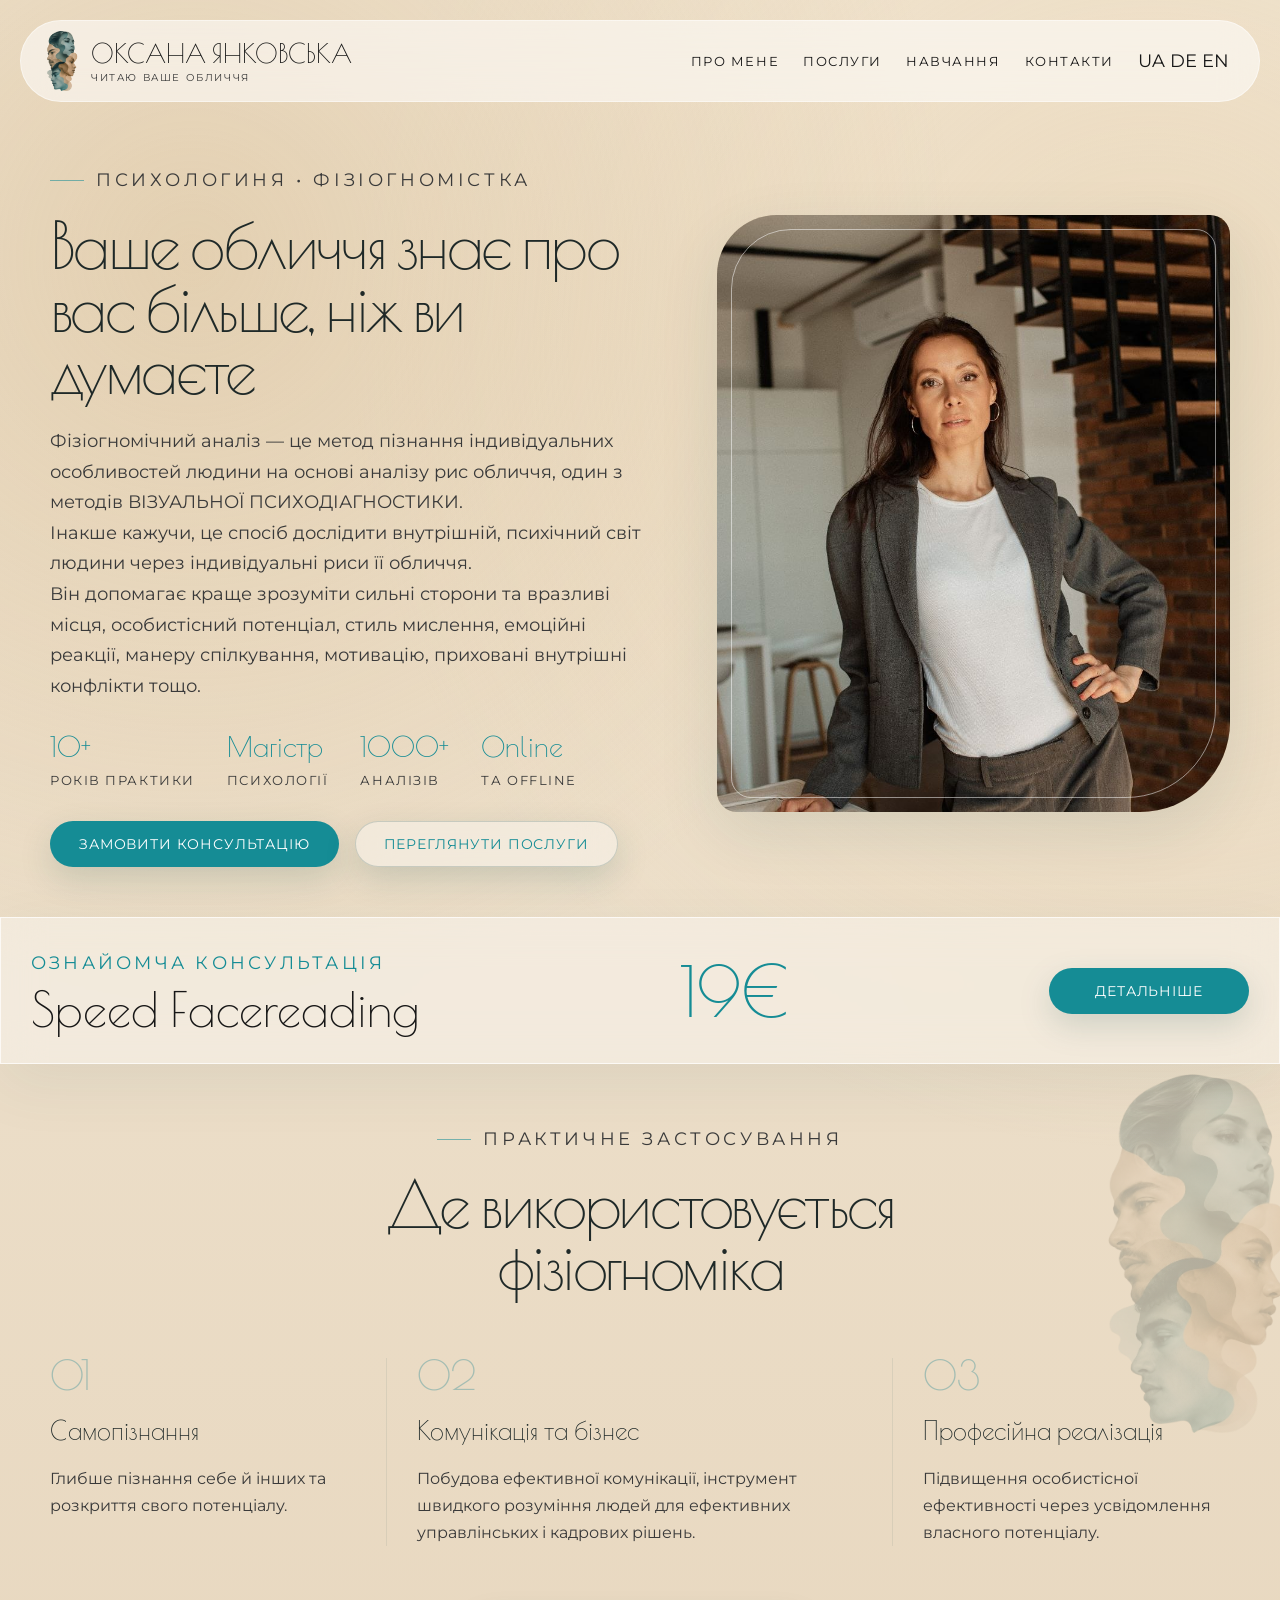
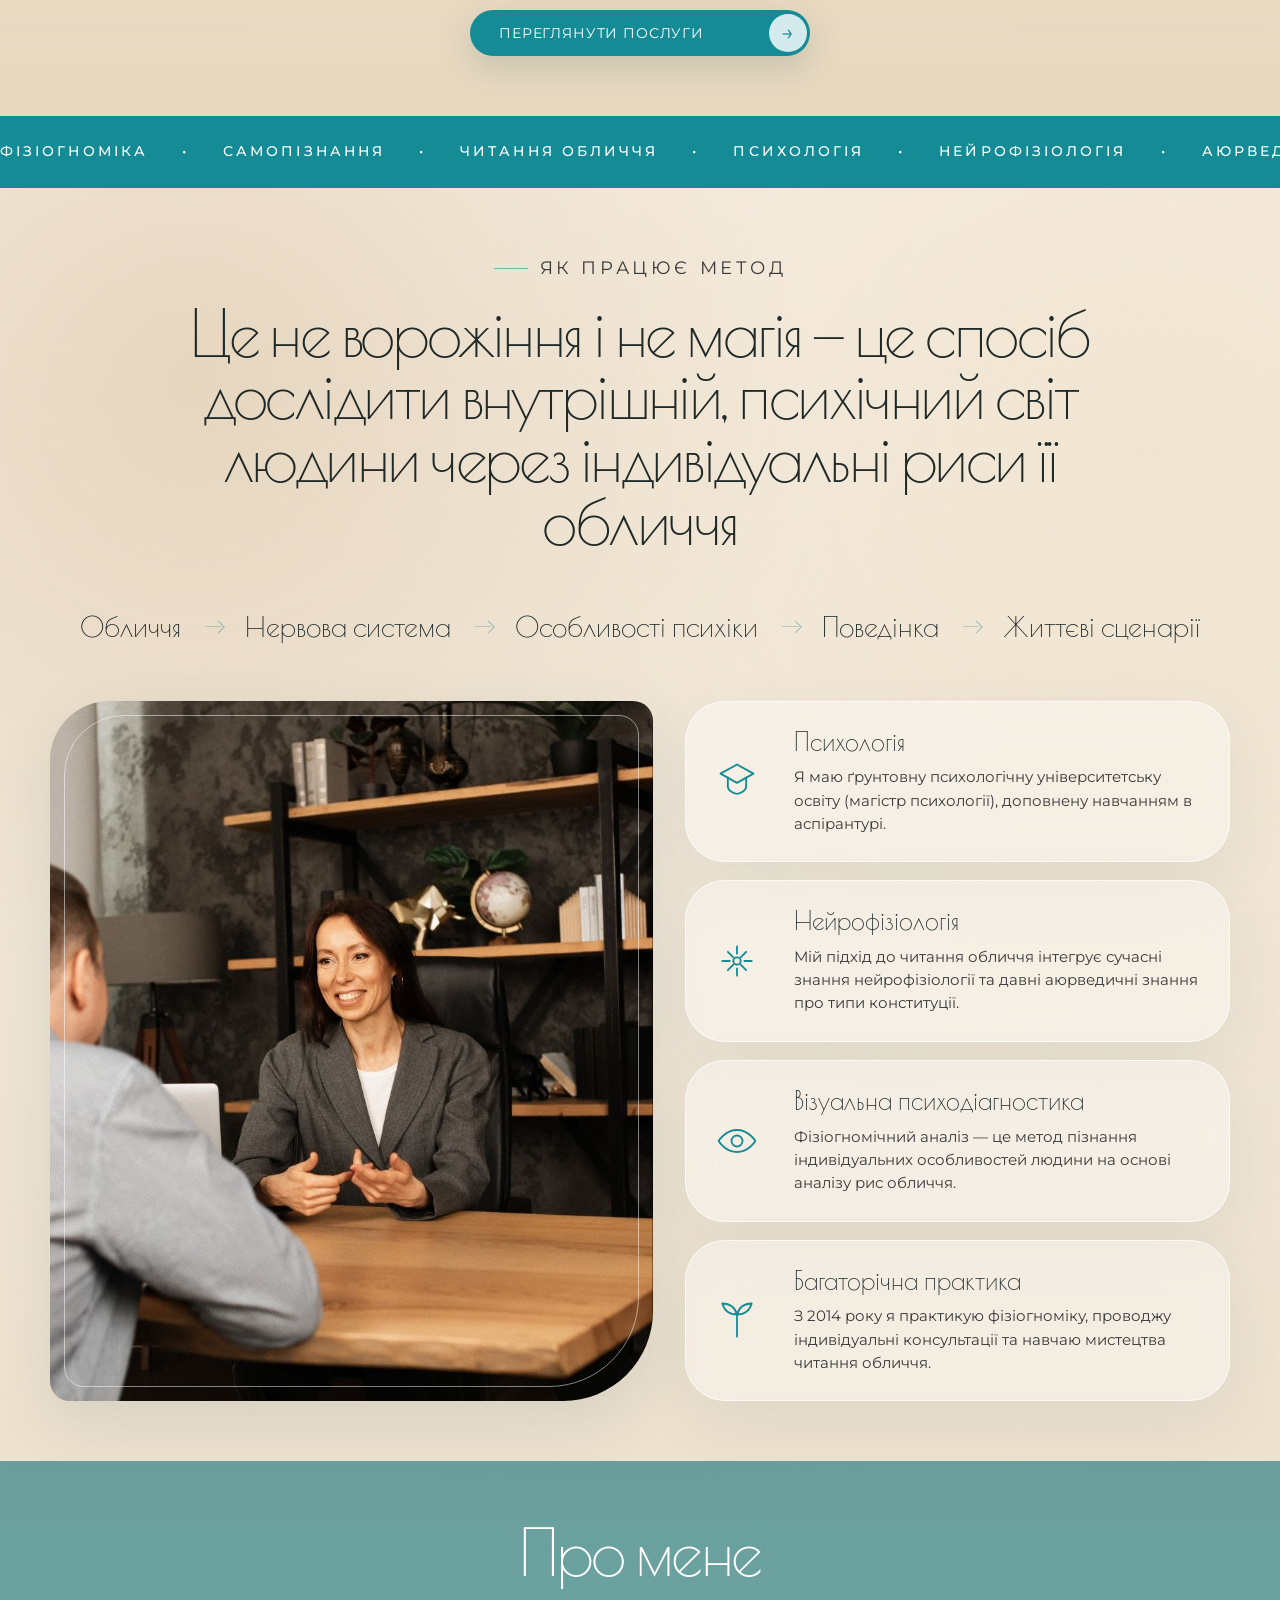
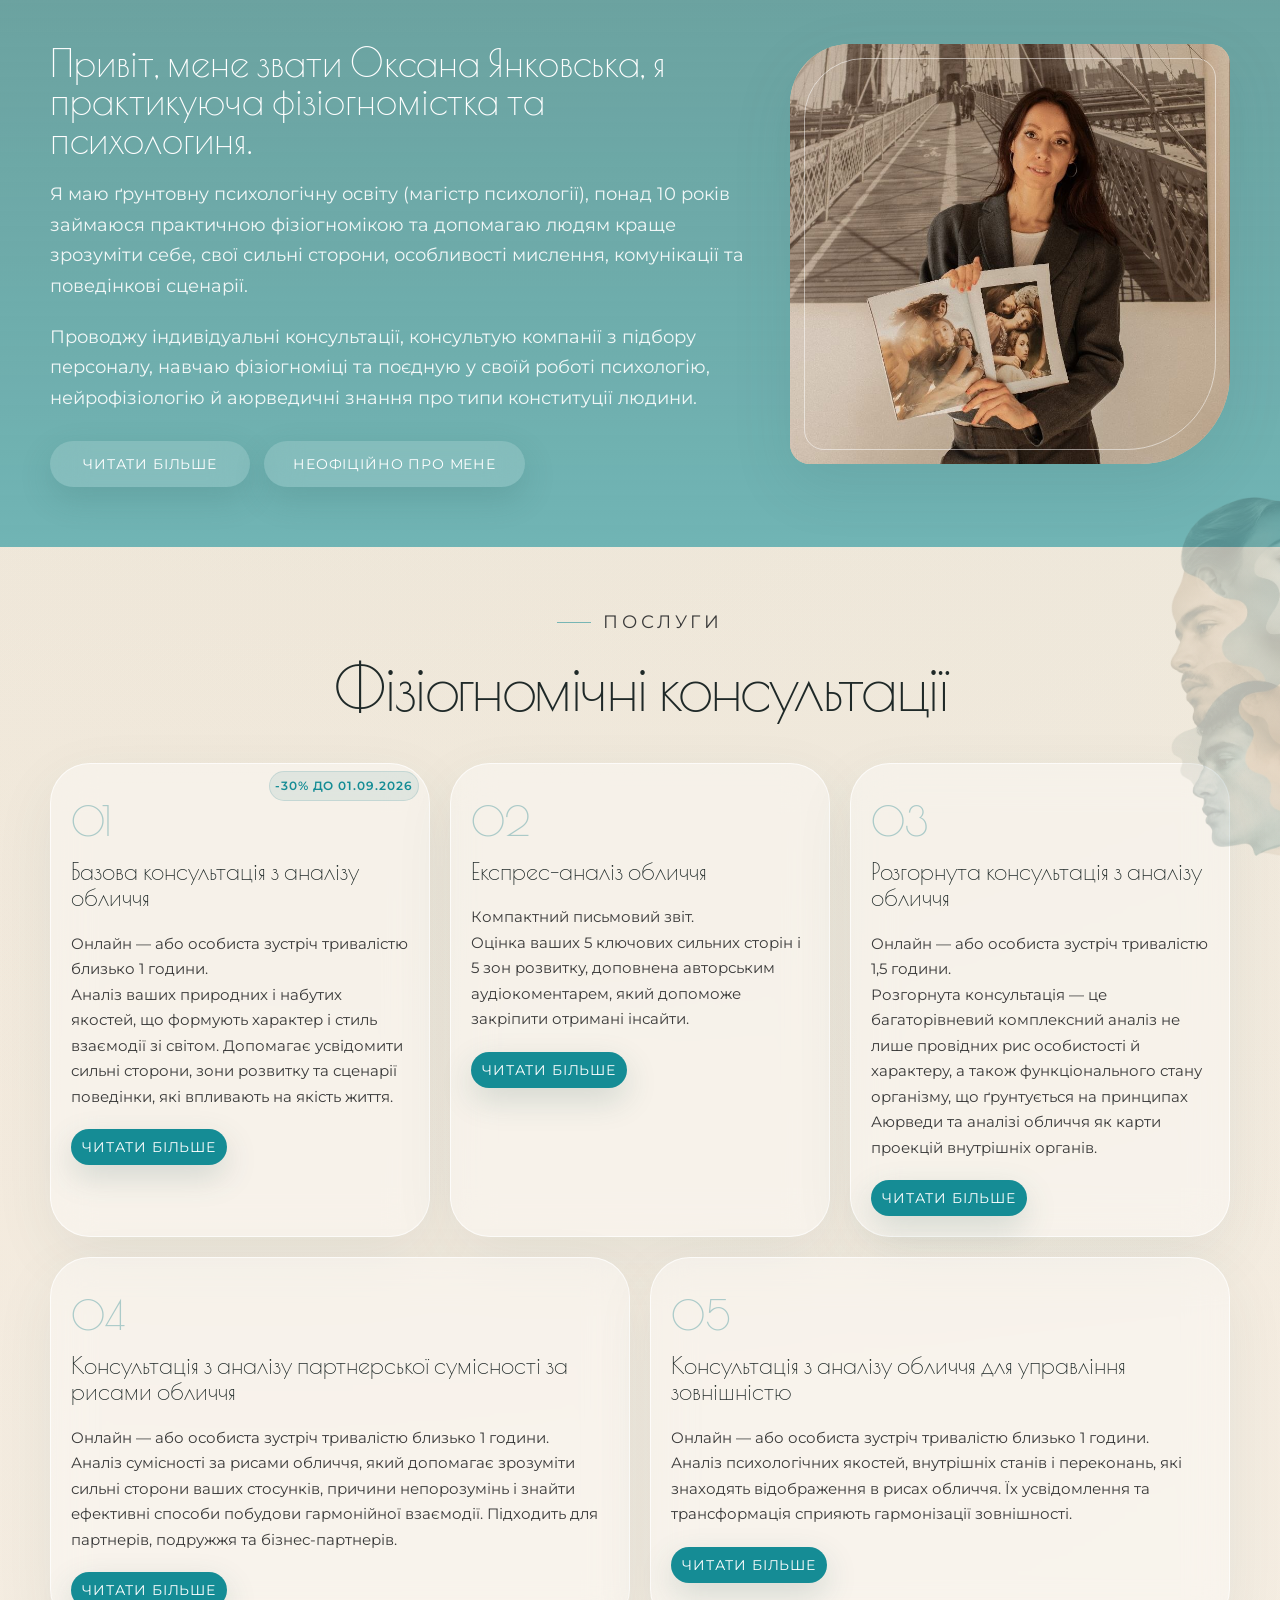
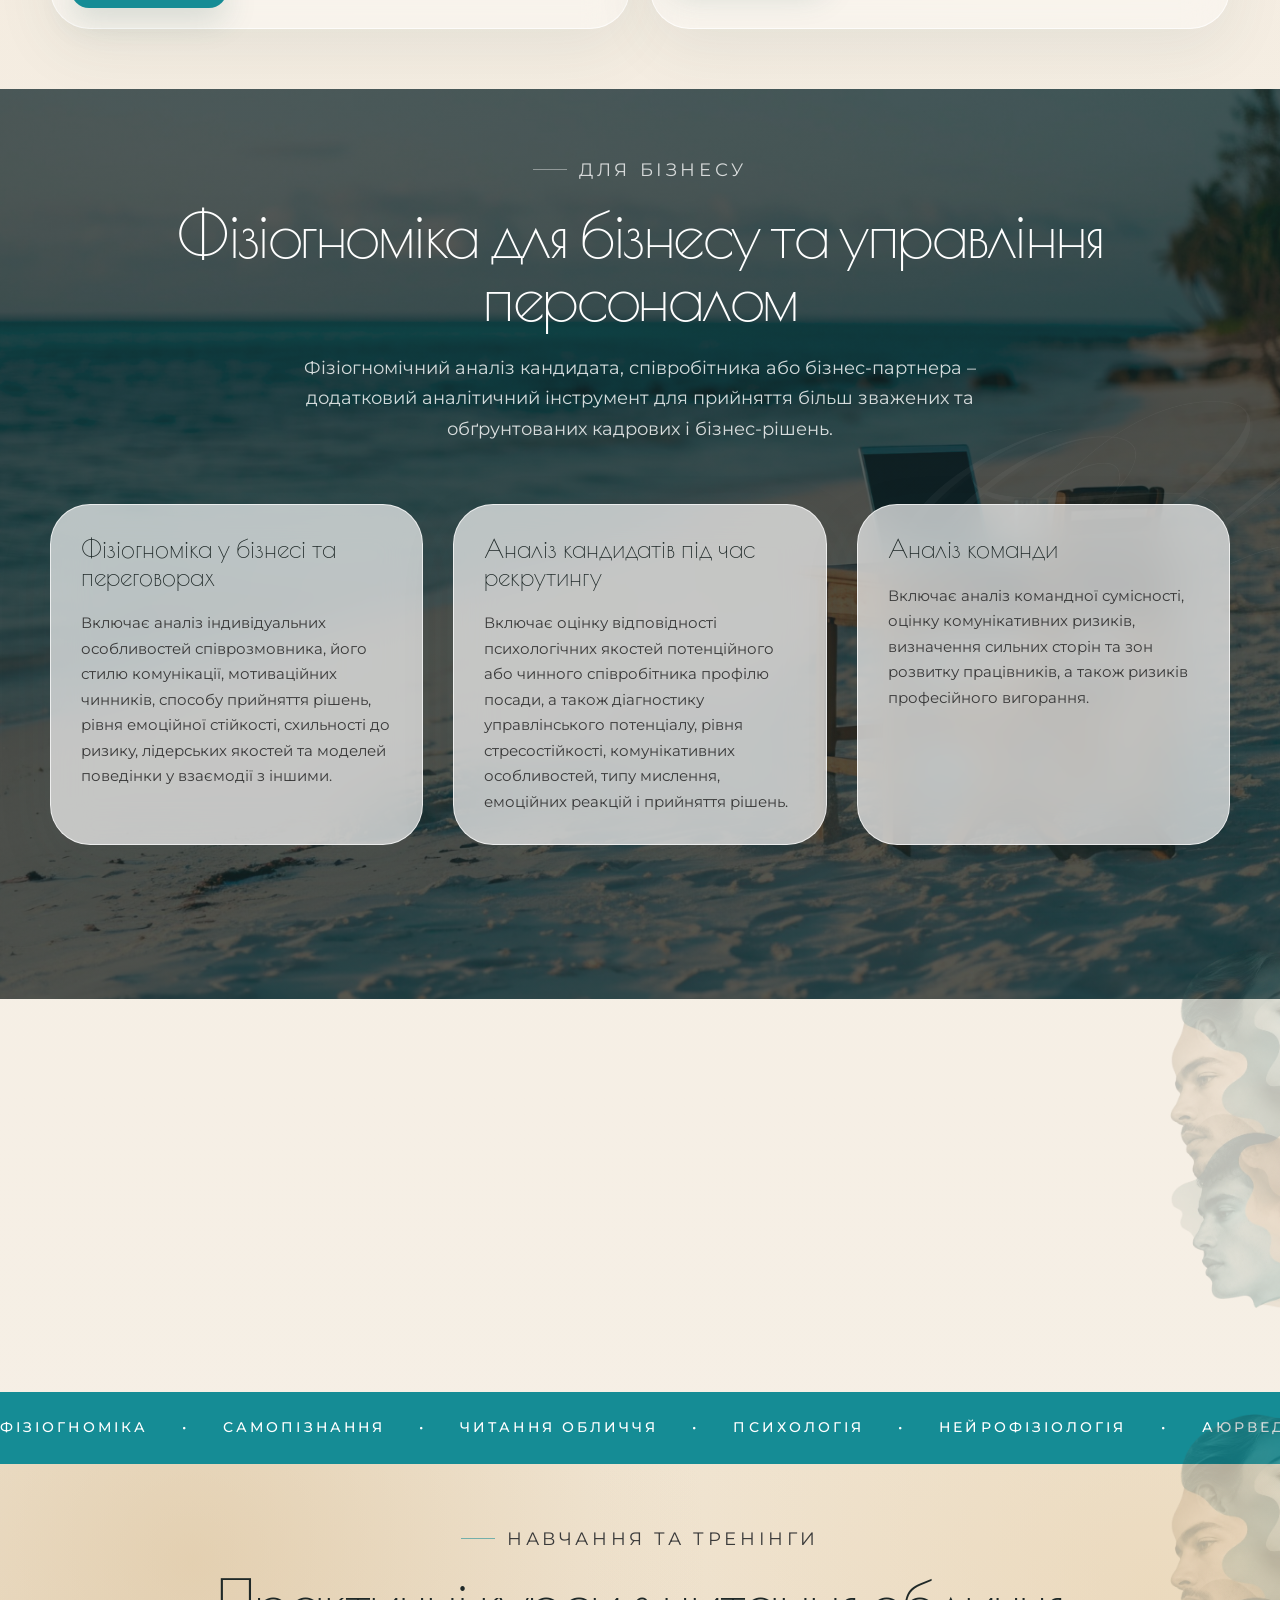
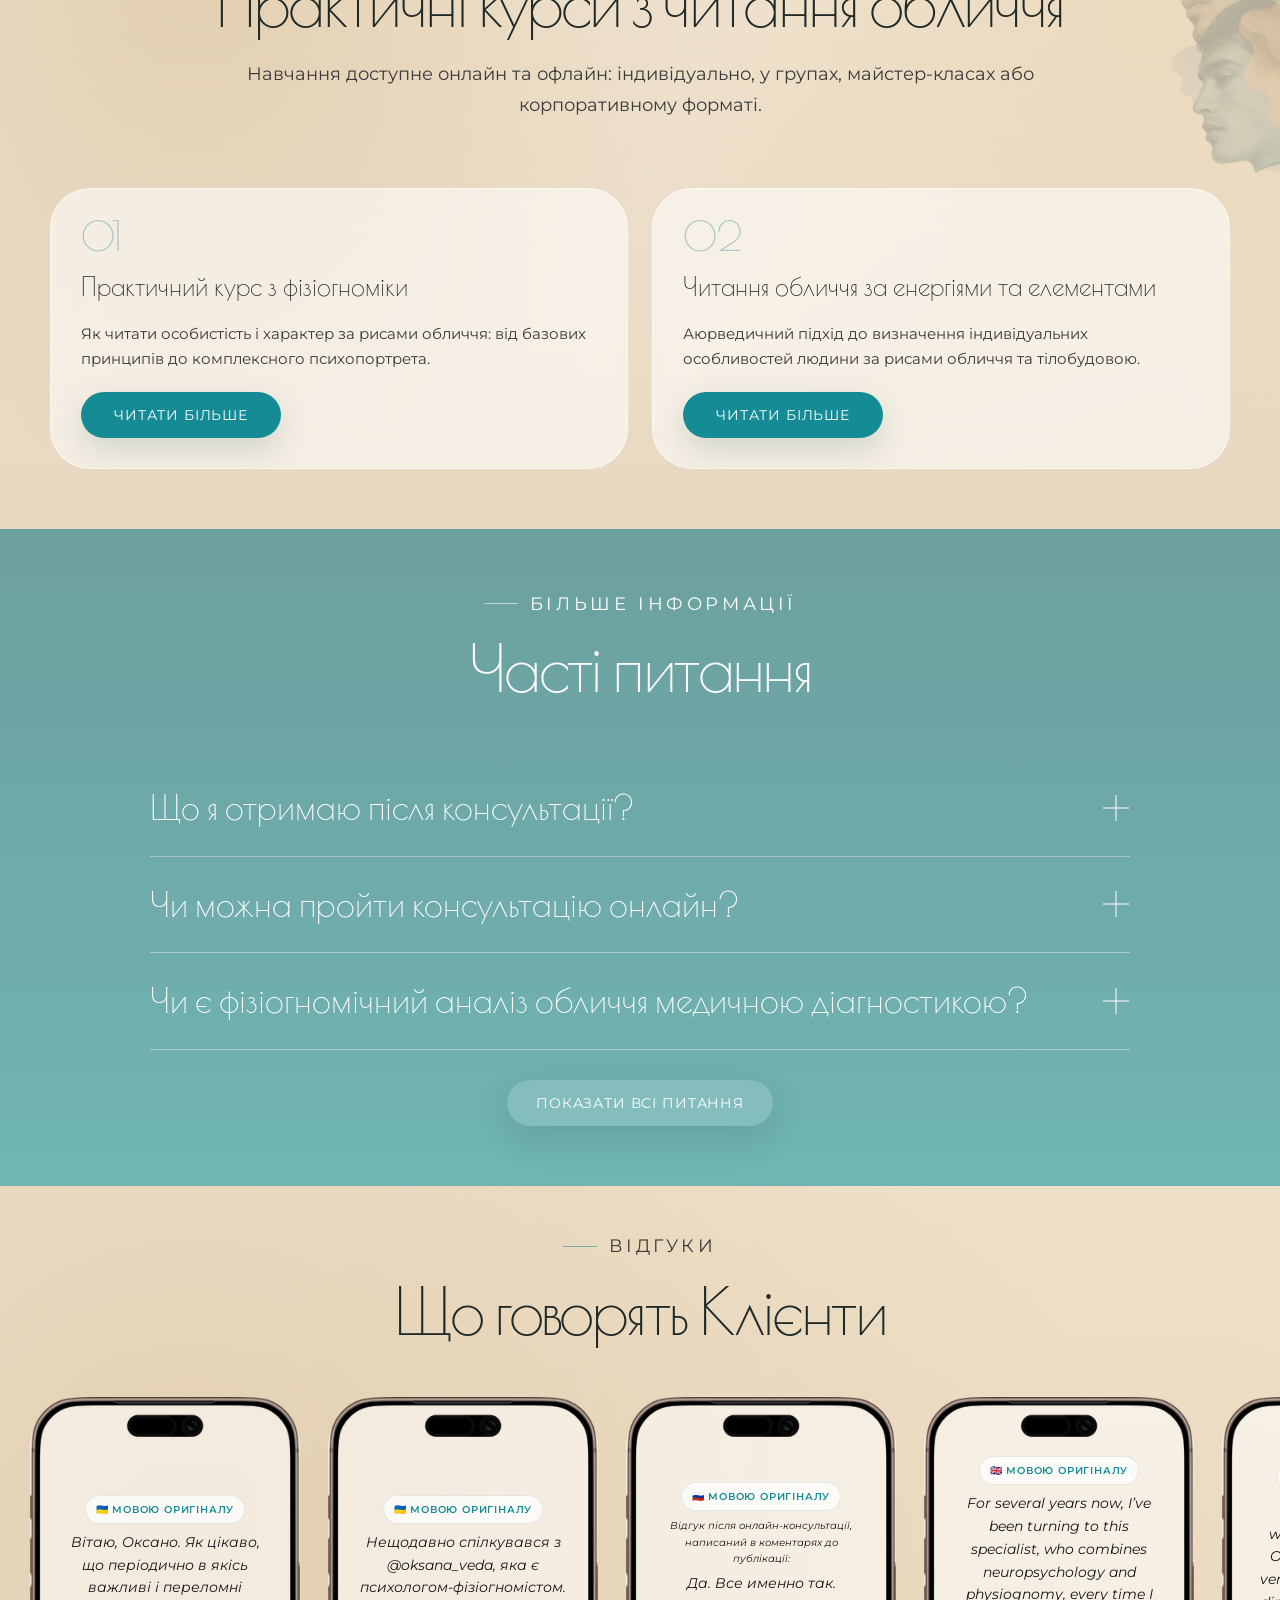
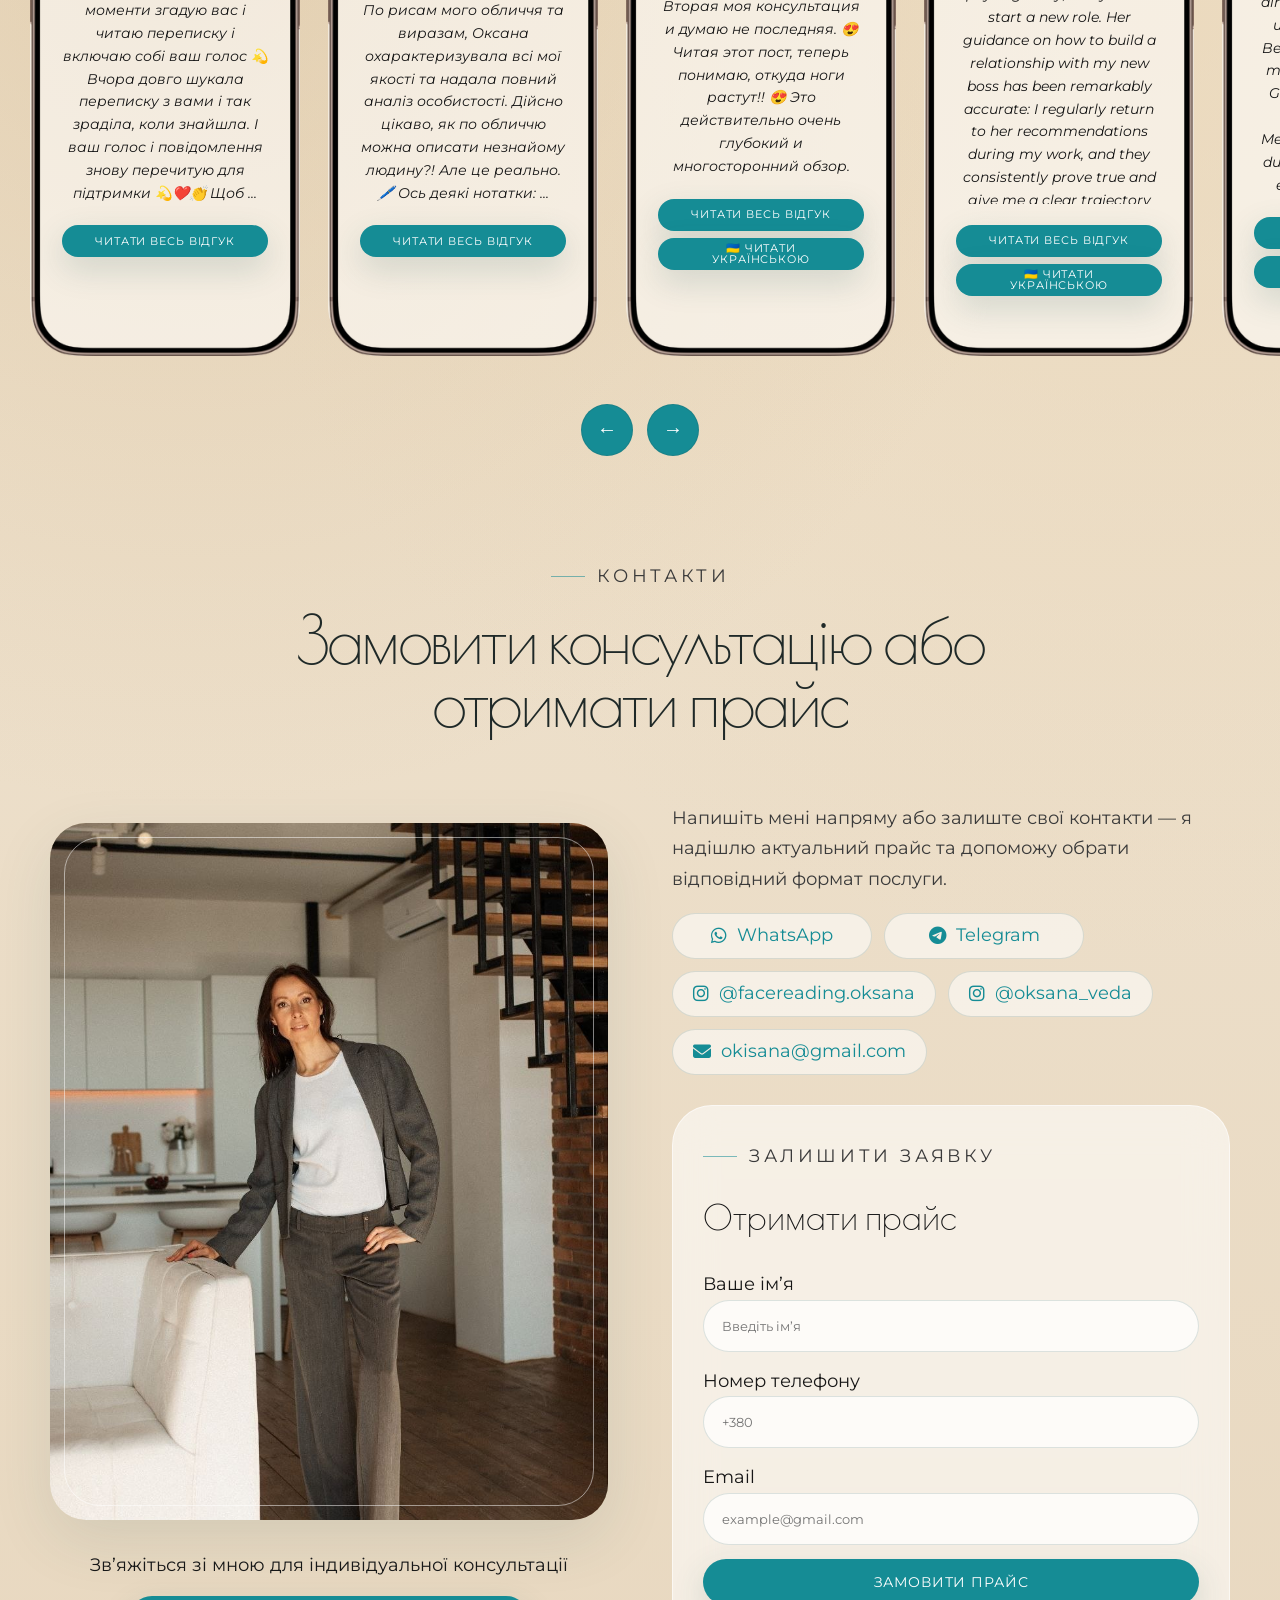
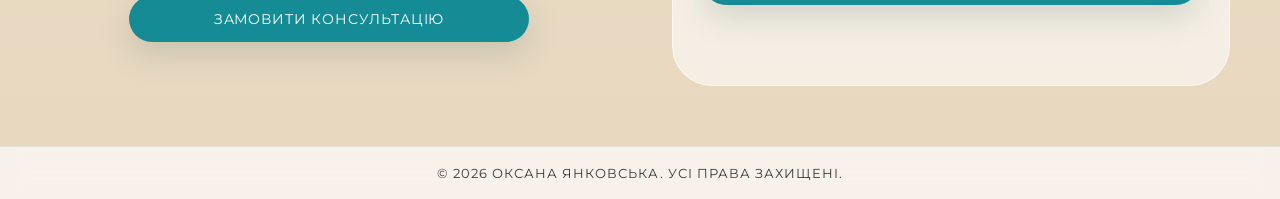
==== commit db9934d8: "Add files via upload" ====
--- a/index.html
+++ b/index.html
@@ -27,10 +27,15 @@
           <a href="#services" class="nav__link">Послуги</a>
           <a href="#study" class="nav__link">Навчання</a>
           <a href="#contact" class="nav__link">Контакти</a>
+          <div class="language-switch">
+            <a href="index.html" class="active">UA</a>
+            <span></span>
+            <a href="de.html">DE</a>
+            <span></span>
+            <a href="en.html">EN</a>
+          </div>
           <a href="#services" class="btn btn--mobile">Замовити послугу</a>
         </nav>
-
-        <a href="#services" class="btn header__cta">Замовити послугу</a>
 
         <button class="burger">
           <span></span>
@@ -890,14 +895,11 @@
       </div>
 
       <template id="service-1">
-        <h3>
-          Експрес-аналіз обличчя. <br />
-          Компактний письмовий звіт.
-        </h3>
-
-        <p>
-          Персональний звіт про ваші 5 ключових сильних сторін і 5 зон розвитку,
-          доповнений авторським аудіокоментарем із поясненнями та
+        <h3>Експрес-аналіз обличчя</h3>
+
+        <p>
+          Персональний письмовий звіт про ваші 5 ключових сильних сторін і 5 зон
+          розвитку, доповнений авторським аудіокоментарем із поясненнями та
           рекомендаціями, до якого можна повертатися знову й знову.
         </p>
 
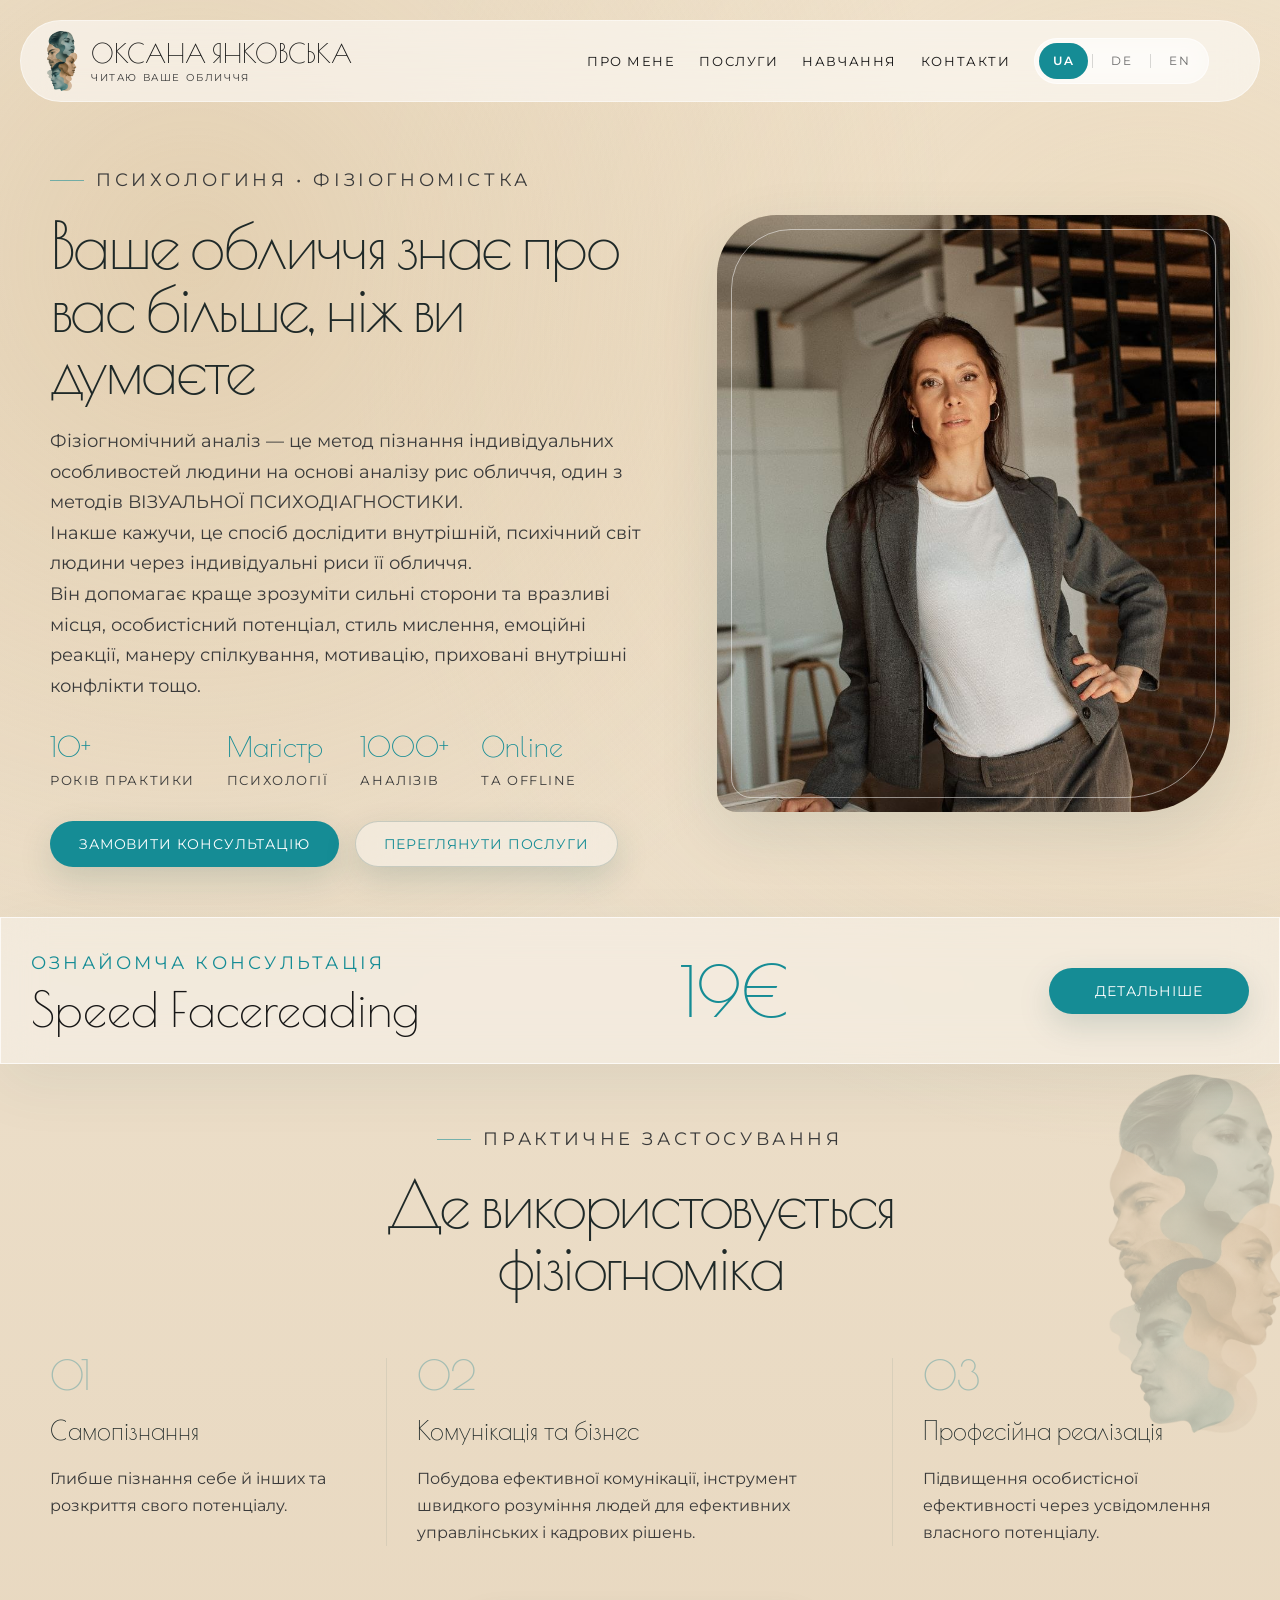
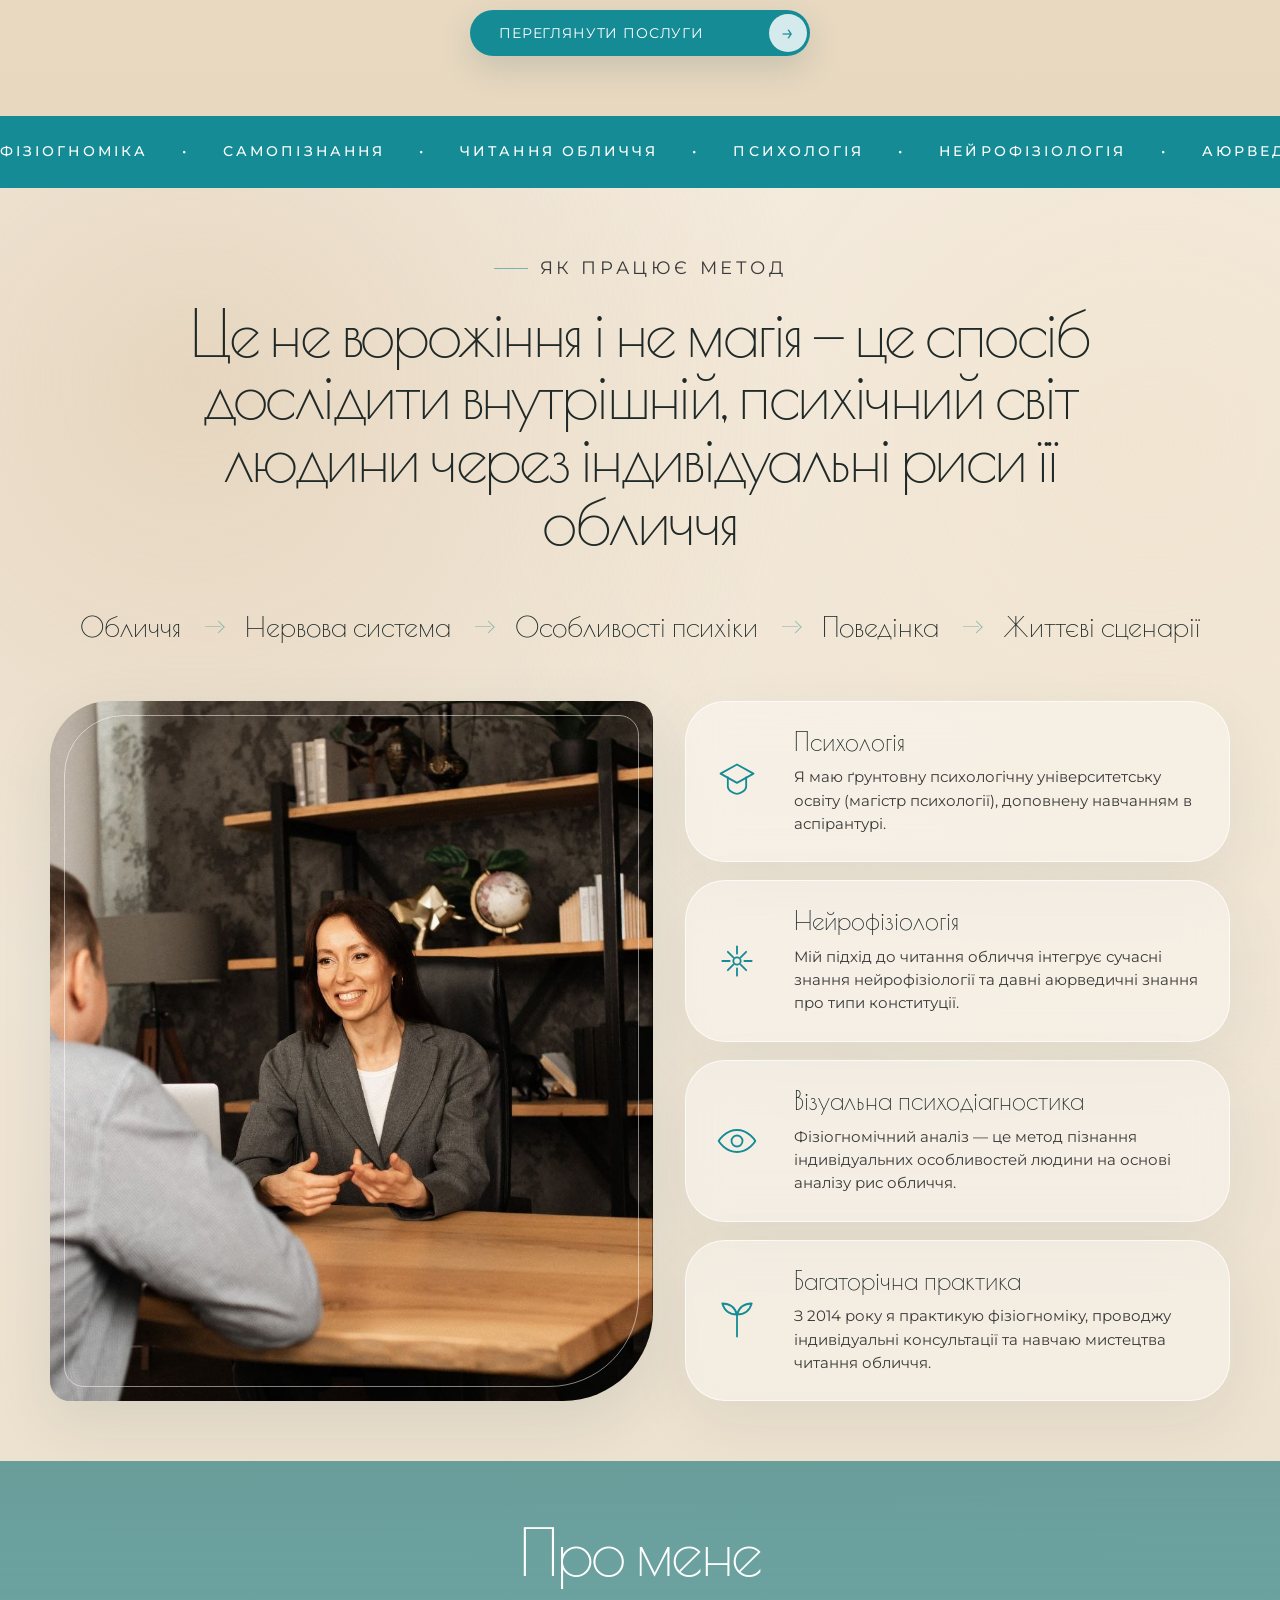
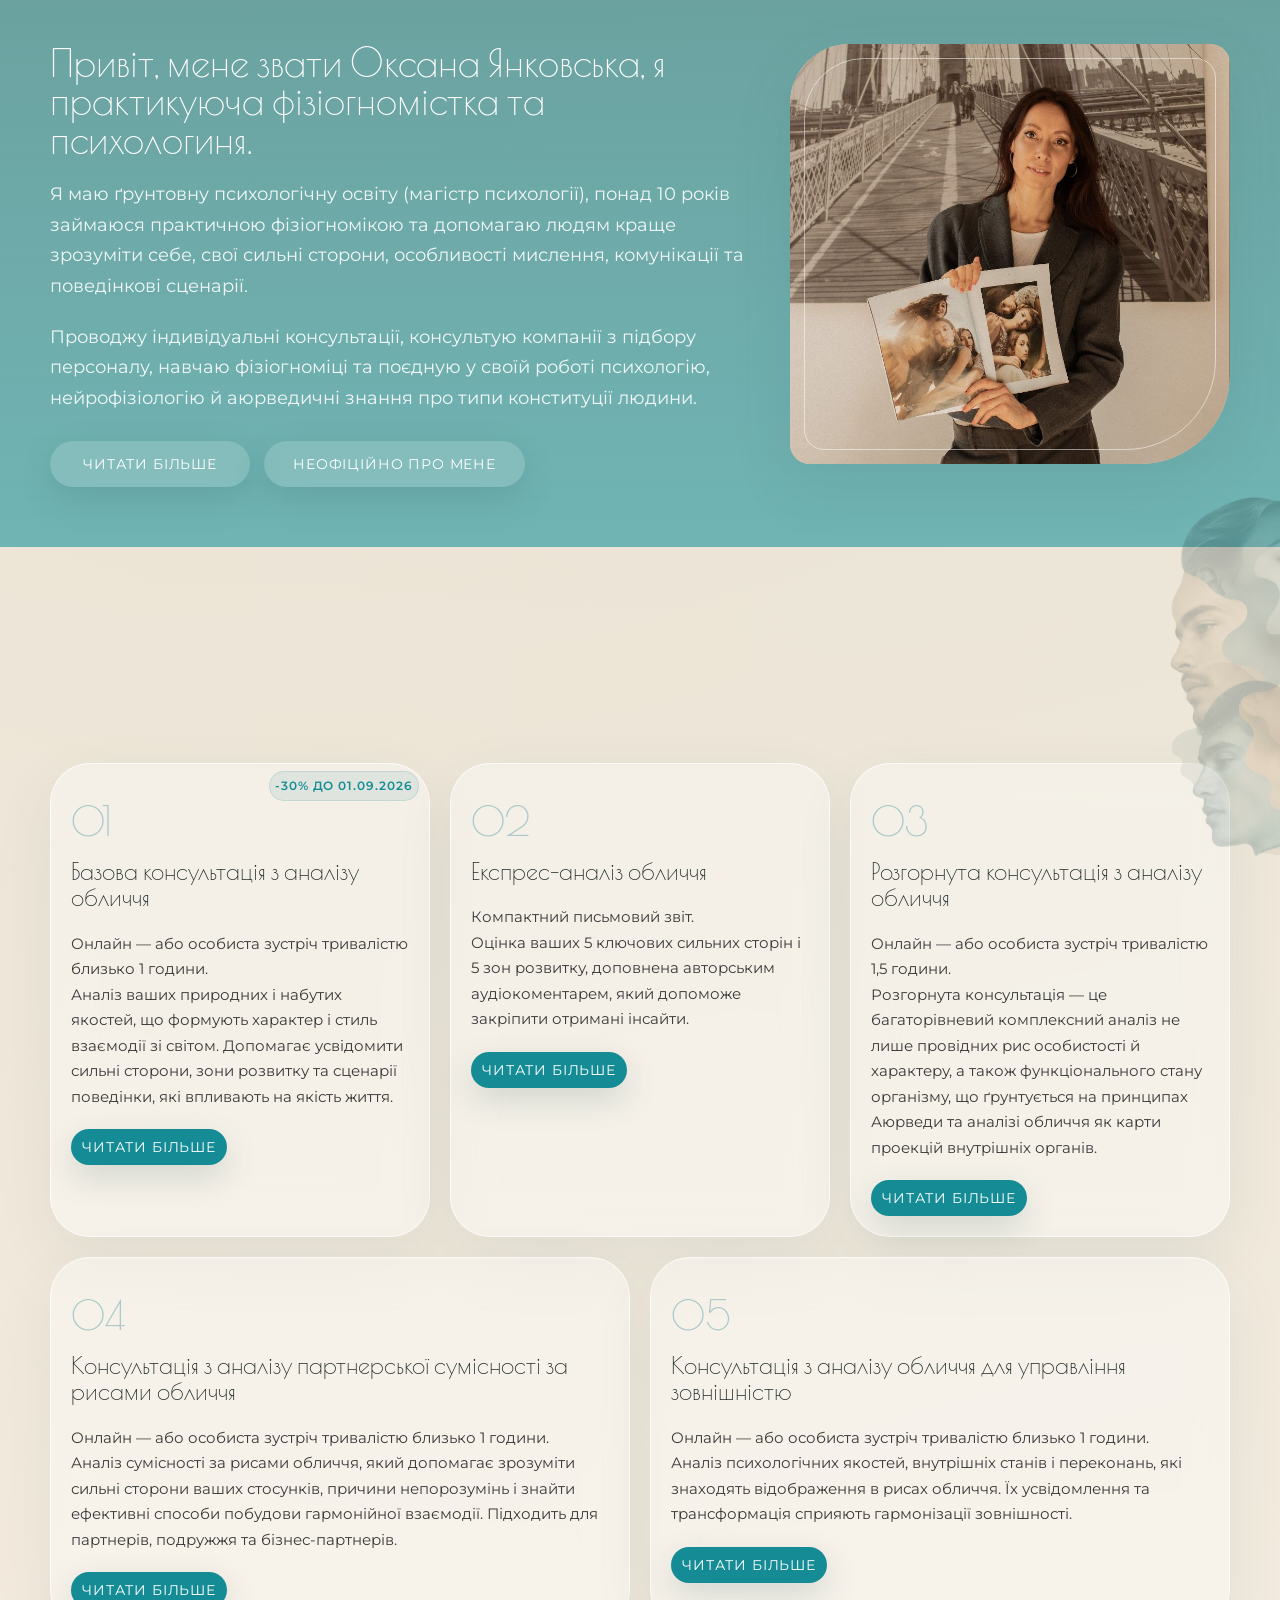
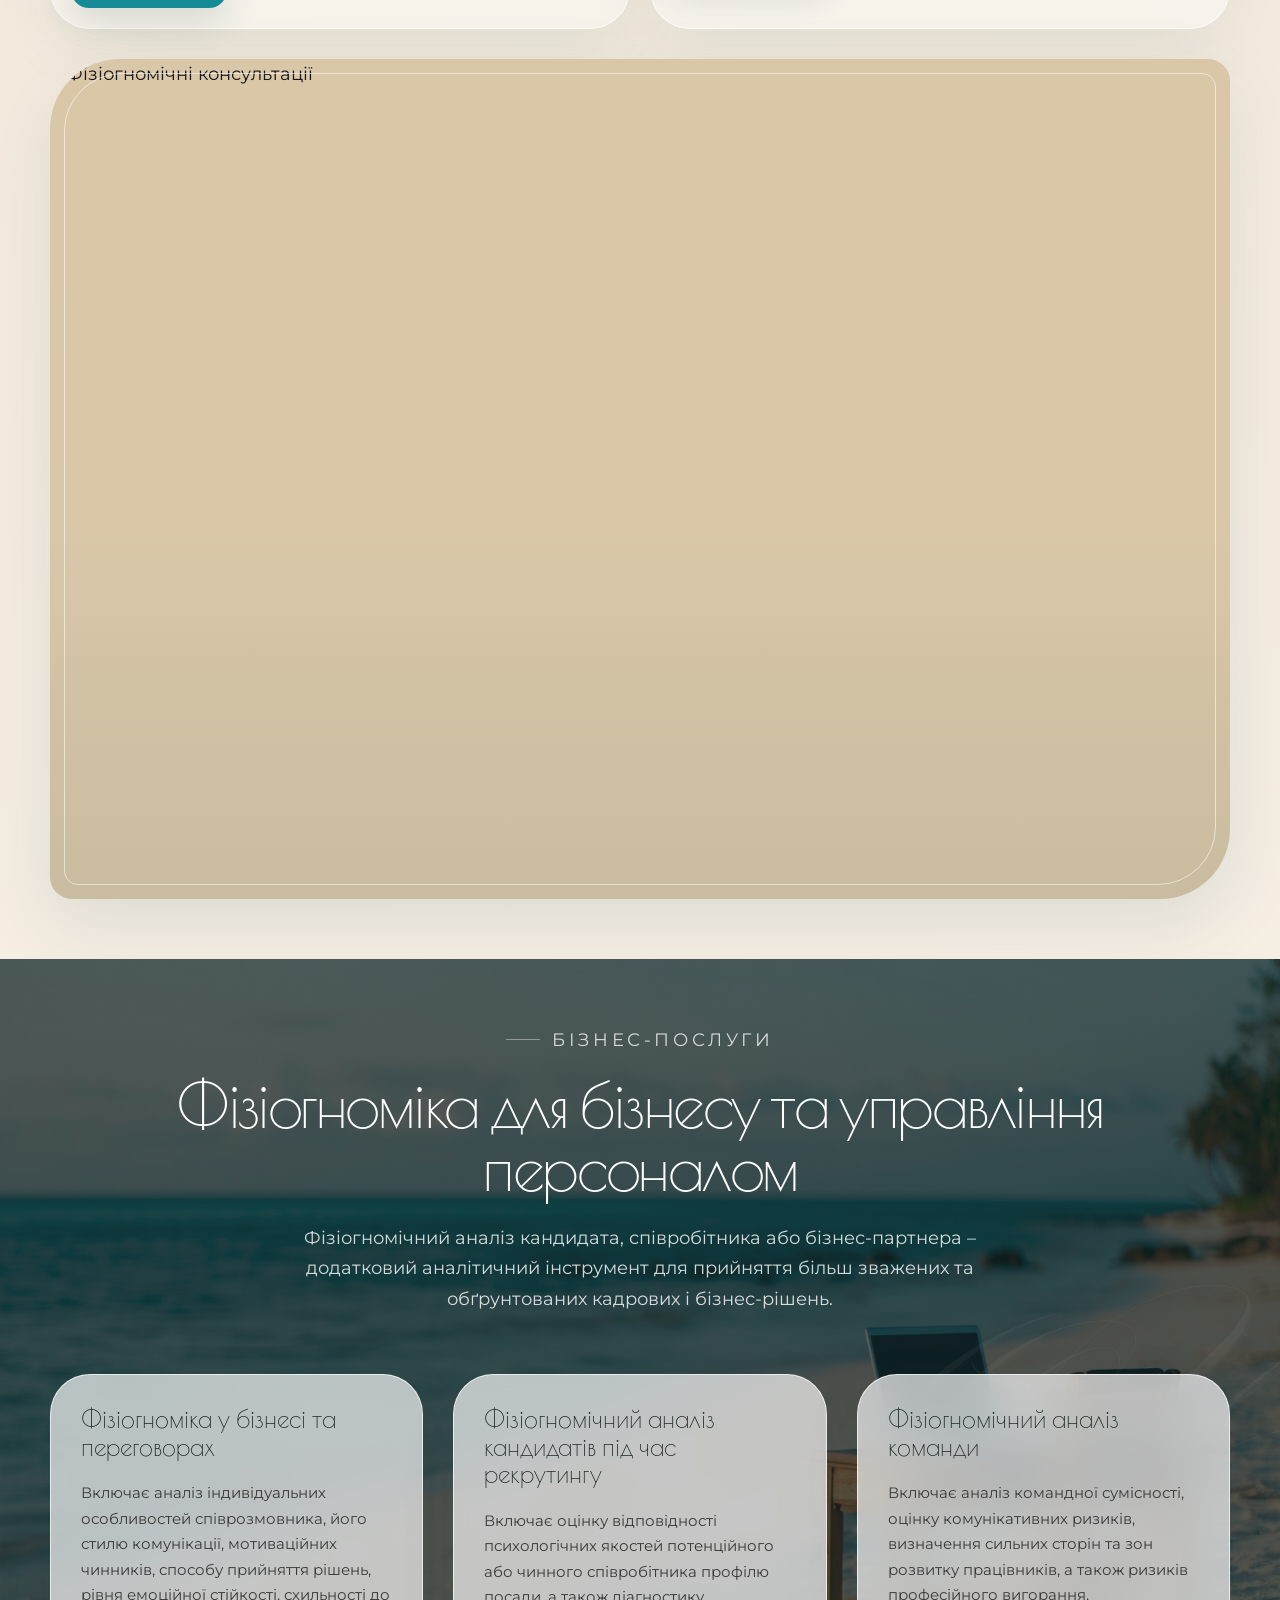
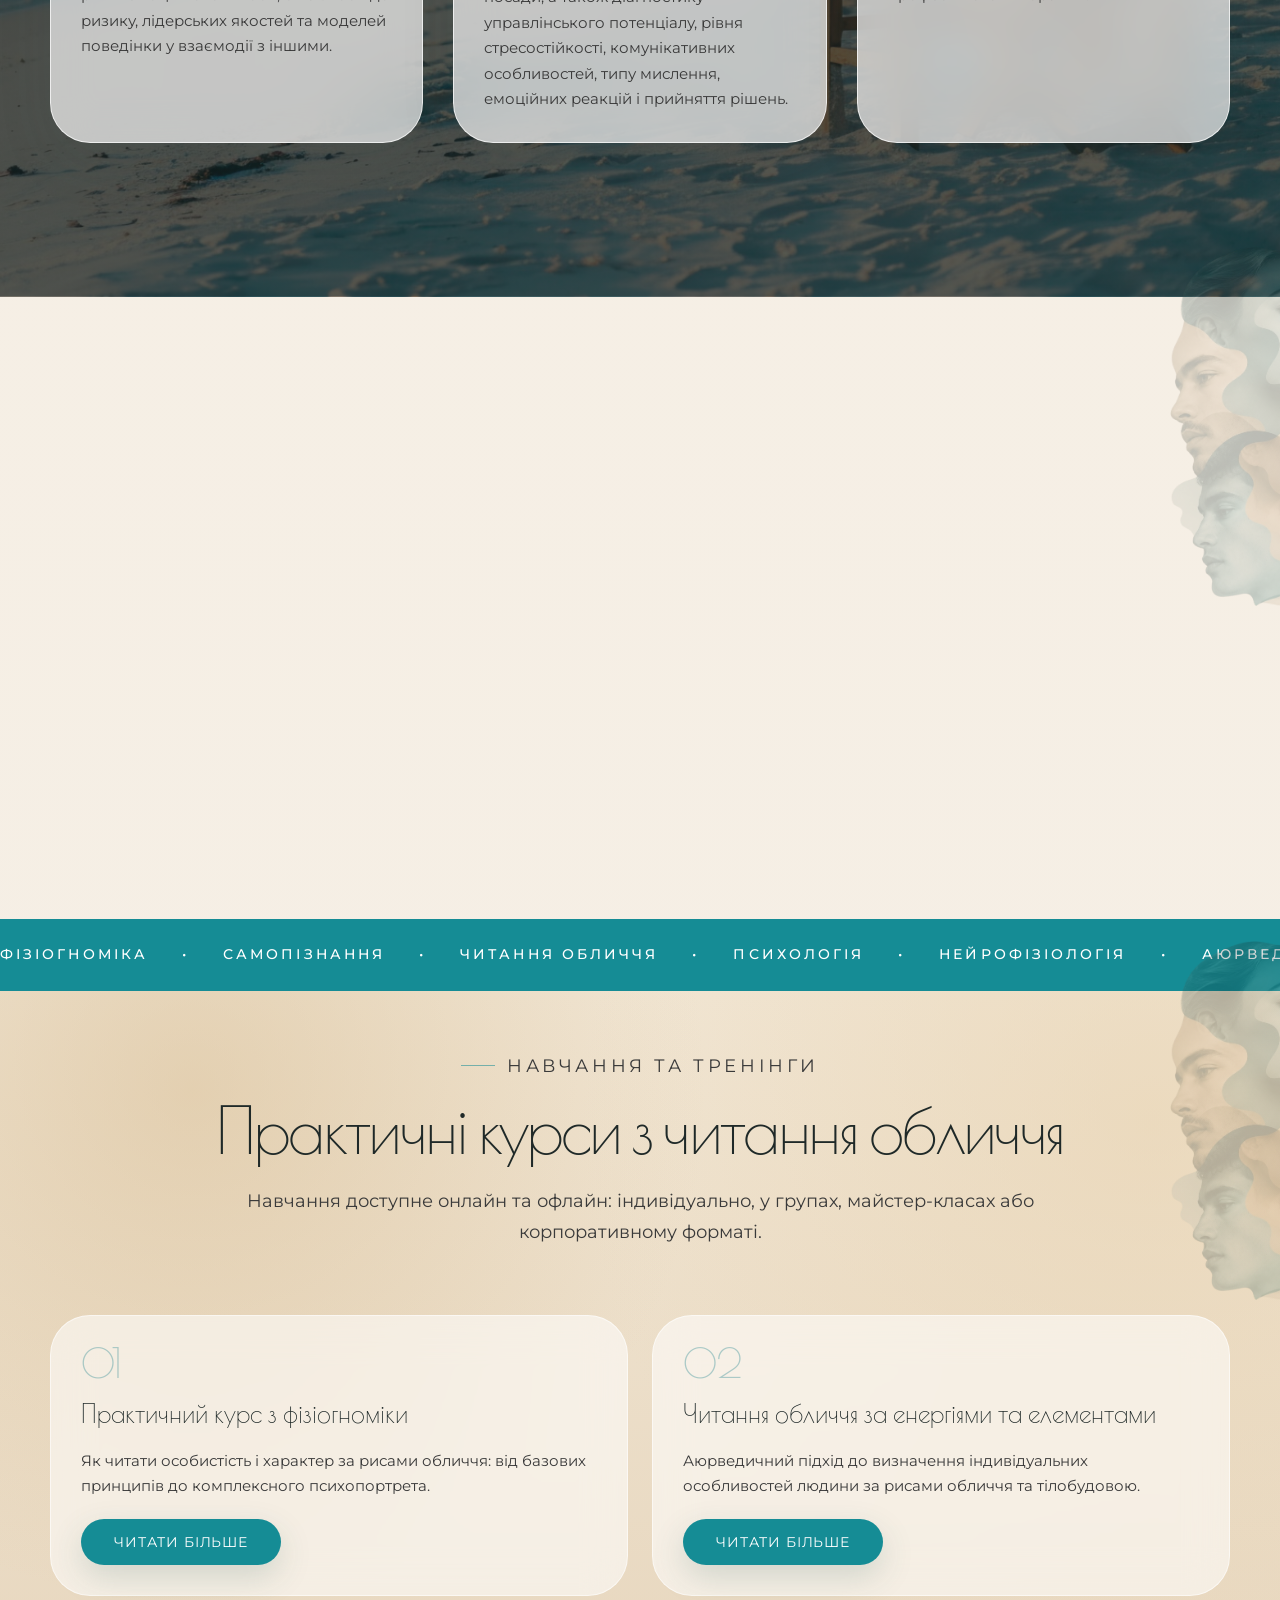
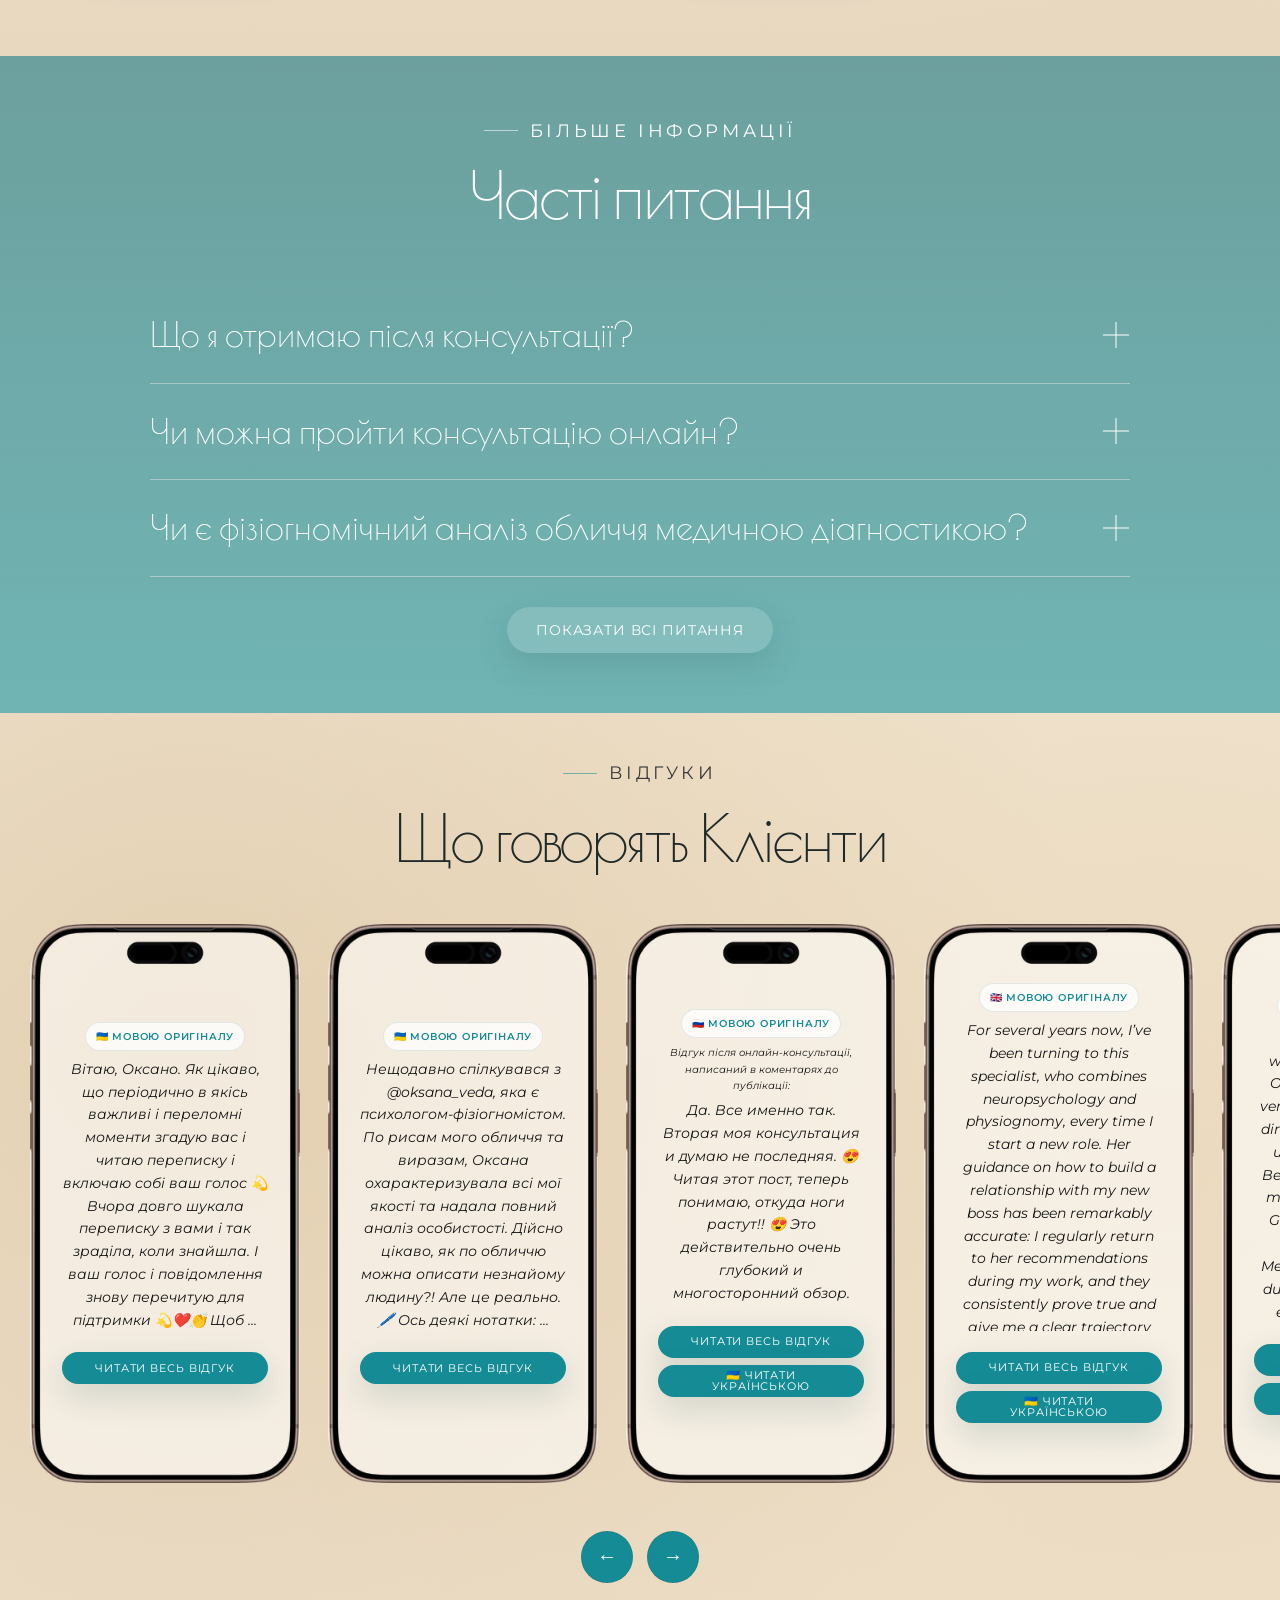
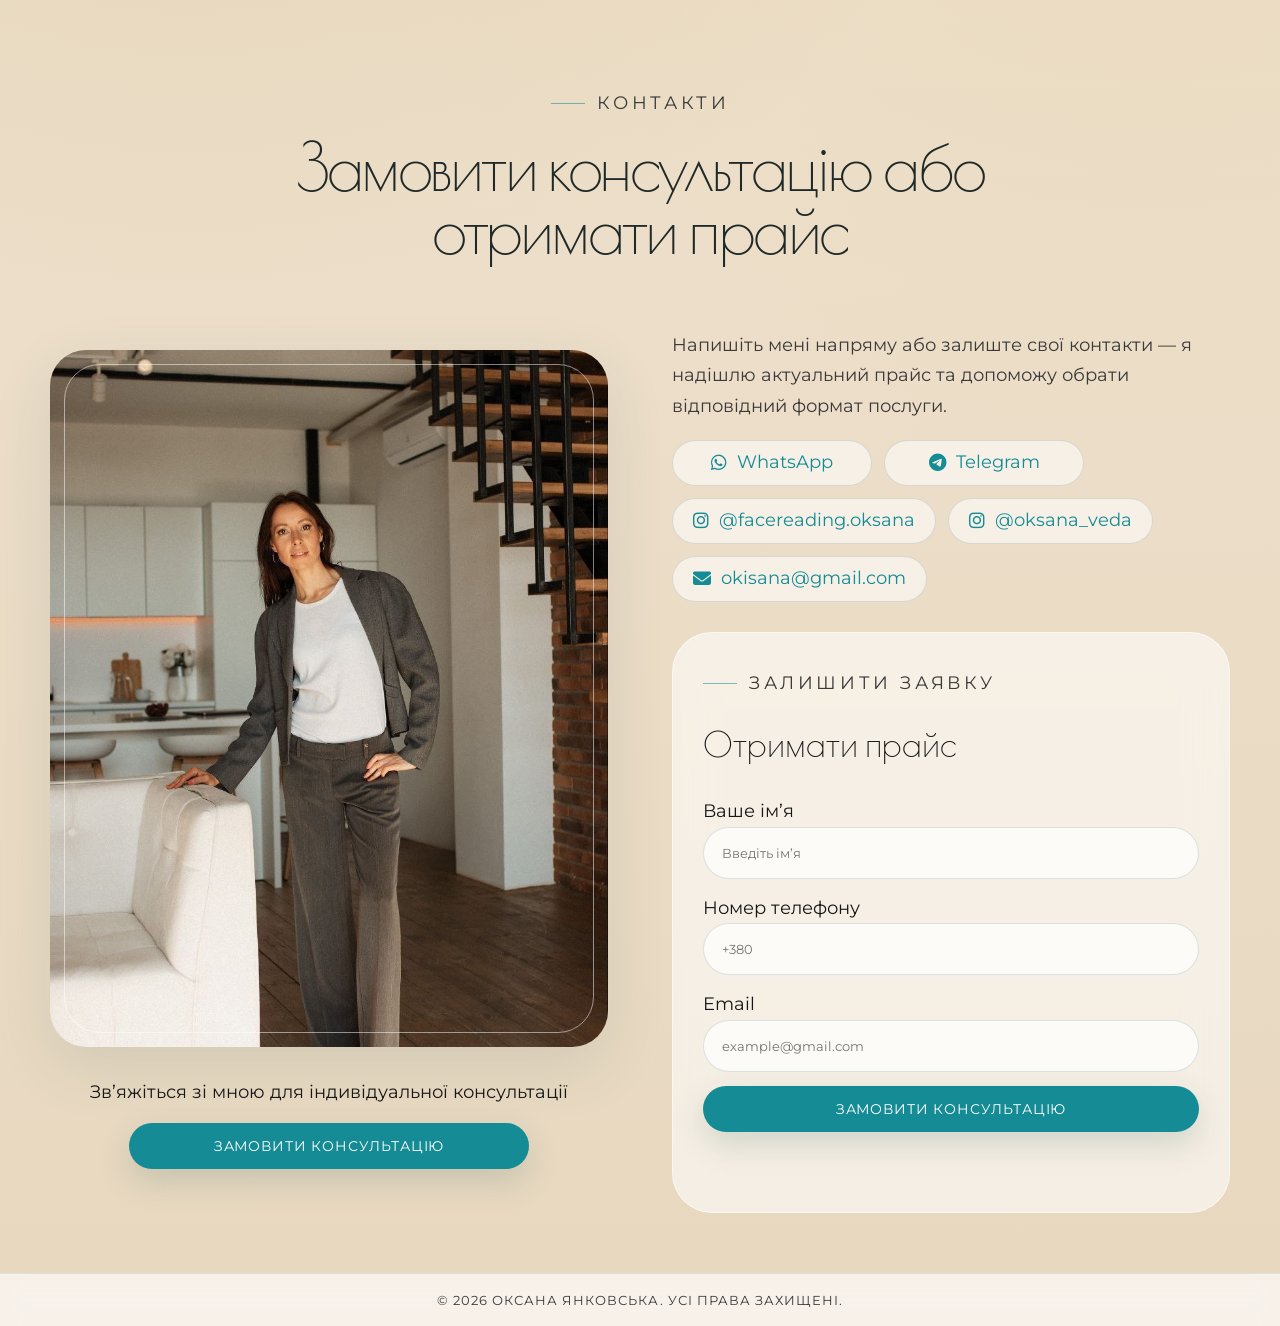
==== commit 9936802c: "Add files via upload" ====
--- a/index.html
+++ b/index.html
@@ -553,9 +553,10 @@
       <section class="services" id="services">
         <div class="container">
           <div class="services__head fade-up">
-            <p class="eyebrow">ПОСЛУГИ</p>
+            <p class="eyebrow">ПЕРСОНАЛЬНІ ПОСЛУГИ</p>
             <h2 class="title">Фізіогномічні консультації</h2>
           </div>
+
           <div class="applications-watermark" aria-hidden="true">
             <img src="img/logo-img.png" alt="" />
           </div>
@@ -641,7 +642,9 @@
               </button>
             </article>
           </div>
-
+          <div class="services-photo fade-in">
+            <img src="img/services.jpg" alt="Фізіогномічні консультації" />
+          </div>
           <div class="services-slider">
             <article class="service-card">
               <div class="service-badge">-30% до 01.09.2026</div>
@@ -734,7 +737,7 @@
       <section class="business" id="business">
         <div class="container">
           <div class="business__head fade-up">
-            <p class="eyebrow">ДЛЯ БІЗНЕСУ</p>
+            <p class="eyebrow">БІЗНЕС-ПОСЛУГИ</p>
 
             <h2 class="title">
               Фізіогноміка для бізнесу та управління персоналом
@@ -759,7 +762,7 @@
             </article>
 
             <article class="business-card">
-              <h3>Аналіз кандидатів під час рекрутингу</h3>
+              <h3>Фізіогномічний аналіз кандидатів під час рекрутингу</h3>
               <p>
                 Включає оцінку відповідності психологічних якостей потенційного
                 або чинного співробітника профілю посади, а також діагностику
@@ -770,7 +773,7 @@
             </article>
 
             <article class="business-card">
-              <h3>Аналіз команди</h3>
+              <h3>Фізіогномічний аналіз команди</h3>
               <p>
                 Включає аналіз командної сумісності, оцінку комунікативних
                 ризиків, визначення сильних сторін та зон розвитку працівників,
@@ -796,7 +799,7 @@
             <img src="img/logo-img.png" alt="" />
           </div>
           <div class="photo-guide__card fade-up">
-            <div>
+            <div class="photo-guide__content">
               <p class="eyebrow">ПЕРЕД АНАЛІЗОМ Обличчя</p>
 
               <h2 class="title">Як підготувати фото?</h2>
@@ -810,6 +813,24 @@
                 <button class="service-more" data-modal="photo-guide-modal">
                   Детально
                 </button>
+              </div>
+            </div>
+
+            <div class="photo-guide__collage">
+              <div class="photo-guide__photo">
+                <img src="img/photo-guide-1.jpg" alt="" />
+              </div>
+
+              <div class="photo-guide__photo">
+                <img src="img/photo-guide-2.jpg" alt="" />
+              </div>
+
+              <div class="photo-guide__photo">
+                <img src="img/photo-guide-3.jpg" alt="" />
+              </div>
+
+              <div class="photo-guide__photo">
+                <img src="img/photo-guide-4.jpg" alt="" />
               </div>
             </div>
           </div>
@@ -1281,13 +1302,14 @@
         </div>
       </section>
       <template id="study-physiognomy">
-        <h3>Практичний курс з фізіогноміки</h3>
-
-        <p>
+        <h3>
           Практичний курс з фізіогноміки: як читати особистість і характер за
-          рисами обличчя. Курс доступний в онлайн — та офлайн-форматі. Можливе
-          індивідуальне навчання, а також групові майстер-класи та корпоративні
-          тренінги.
+          рисами обличчя
+        </h3>
+
+        <p>
+          Курс доступний в онлайн — та офлайн-форматі. Можливе індивідуальне
+          навчання, а також групові майстер-класи та корпоративні тренінги.
         </p>
 
         <p>
@@ -1558,20 +1580,6 @@
             <div class="faq-hidden">
               <div class="faq-item">
                 <button class="faq-question">
-                  <span>Чи потрібна особиста зустріч для експрес-аналізу?</span>
-                  <i></i>
-                </button>
-                <div class="faq-answer">
-                  <p>
-                    Для підготовки письмового звіту не потрібна особиста
-                    зустріч. Лише відповідні фото, які готуються за
-                    <a href="#photo-guide" class="link">інструкцією</a>.
-                  </p>
-                </div>
-              </div>
-
-              <div class="faq-item">
-                <button class="faq-question">
                   <span>Чи можна замовити консультацію для бізнесу?</span>
                   <i></i>
                 </button>
@@ -2167,7 +2175,9 @@
                     />
                   </div>
 
-                  <button type="submit" class="btn">Замовити прайс</button>
+                  <button type="submit" class="btn">
+                    Замовити КОНСУЛЬТАЦІЮ
+                  </button>
 
                   <p
                     id="formMessage"
--- a/style.css
+++ b/style.css
@@ -430,7 +430,7 @@
 
   .hero__media {
     order: -1;
-    max-width: 560px;
+    max-width: 590px;
     margin-inline: auto;
   }
 
@@ -2297,12 +2297,6 @@
   gap: 30px;
 }
 
-.photo-guide__card > div {
-  display: flex;
-  flex-direction: column;
-  align-items: center;
-}
-
 .photo-guide__text {
   max-width: 620px;
   margin: 24px 0 30px;
@@ -2319,6 +2313,7 @@
 .photo-guide__actions .service-more {
   width: auto;
   margin-top: 0;
+  margin: auto;
 }
 
 .photo-guide__visual {
@@ -3167,6 +3162,7 @@
     min-width: 85%;
     scroll-snap-align: start;
     box-shadow: none;
+    justify-content: space-between;
   }
 
   .services__nav {
@@ -3225,3 +3221,386 @@
   letter-spacing: 0.08em;
   text-transform: uppercase;
 }
+
+.language-switch {
+  display: flex;
+  align-items: center;
+  gap: 14px;
+  margin-left: auto;
+  margin-right: 20px;
+}
+
+.language-switch a {
+  font-size: 13px;
+  letter-spacing: 0.18em;
+  text-transform: uppercase;
+  color: #6b6b6b;
+  transition: 0.3s;
+  position: relative;
+}
+
+.language-switch a:hover {
+  color: var(--deep-ocean);
+}
+
+.language-switch a.active {
+  color: var(--deep-ocean);
+  font-weight: 600;
+}
+
+.language-switch span {
+  width: 1px;
+  height: 14px;
+  background: rgba(0, 0, 0, 0.15);
+}
+.language-switch {
+  display: flex;
+  align-items: center;
+  gap: 4px;
+  padding: 4px;
+  border-radius: 999px;
+  background: rgba(255, 255, 255, 0.45);
+  backdrop-filter: blur(16px);
+  border: 1px solid rgba(255, 255, 255, 0.6);
+}
+
+.language-switch a {
+  padding: 8px 14px;
+  border-radius: 999px;
+  text-transform: uppercase;
+  font-size: 12px;
+  letter-spacing: 0.12em;
+  transition: 0.3s;
+}
+
+.language-switch a.active {
+  background: var(--deep-ocean);
+  color: #fff;
+}
+
+@media (max-width: 1100px) {
+  .language-switch {
+    margin-left: auto;
+    margin-right: auto;
+    background: rgb(240 229 212);
+  }
+}
+
+/* =========================
+   SERVICES PHOTO
+========================= */
+
+.services-photo {
+  position: relative;
+  width: 100%;
+  height: clamp(840px, 42vw, 520px);
+  margin-top: 30px;
+
+  overflow: hidden;
+
+  border-radius: 70px 22px 70px 22px;
+
+  background: var(--sand);
+
+  box-shadow: 0 24px 70px rgba(47, 94, 91, 0.12);
+}
+
+.services-photo::before {
+  content: "";
+  position: absolute;
+  inset: 14px;
+  z-index: 2;
+
+  border: 1px solid rgba(255, 255, 255, 0.55);
+  border-radius: 58px 14px 58px 14px;
+
+  pointer-events: none;
+}
+
+.services-photo::after {
+  content: "";
+  position: absolute;
+  inset: 0;
+  z-index: 1;
+
+  background: linear-gradient(
+    180deg,
+    rgba(20, 60, 60, 0) 55%,
+    rgba(20, 60, 60, 0.08) 100%
+  );
+
+  pointer-events: none;
+}
+
+.services-photo img {
+  width: 100%;
+  height: 100%;
+
+  display: block;
+
+  object-fit: cover;
+  object-position: center;
+
+  transition: transform 0.8s ease;
+}
+
+.services-photo:hover img {
+  transform: scale(1.025);
+}
+
+@media (max-width: 768px) {
+  .services-photo {
+    height: 420px;
+    margin-bottom: 20px;
+
+    border-radius: 42px 16px 52px 16px;
+  }
+
+  .services-photo::before {
+    inset: 10px;
+    border-radius: 34px 10px 44px 10px;
+  }
+}
+
+@media (max-width: 520px) {
+  .services-photo {
+    height: 500px;
+
+    border-radius: 34px 14px 44px 14px;
+  }
+
+  .services-photo img {
+    object-position: center top;
+  }
+}
+/* =========================
+   PHOTO GUIDE COLLAGE
+========================= */
+
+.photo-guide__card {
+  display: grid;
+  grid-template-columns: 0.85fr 1.15fr;
+  gap: clamp(35px, 5vw, 70px);
+  align-items: center;
+}
+
+.photo-guide__content {
+  position: relative;
+  z-index: 2;
+  text-align: center;
+}
+
+/* COLLAGE */
+
+.photo-guide__collage {
+  position: relative;
+
+  display: grid;
+  grid-template-columns: 1fr 1fr;
+  grid-template-rows: 280px 280px;
+  gap: 12px;
+
+  padding: 12px;
+
+  border-radius: 70px 22px 70px 22px;
+
+  background: rgba(255, 255, 255, 0.3);
+  border: 1px solid rgba(255, 255, 255, 0.55);
+  box-shadow: 0 24px 70px rgba(47, 94, 91, 0.12);
+
+  overflow: hidden;
+}
+
+/* PHOTO */
+
+.photo-guide__photo {
+  position: relative;
+  overflow: hidden;
+  background: var(--sand);
+}
+
+/* різні кути — щоб не було просто 4 квадрати */
+
+.photo-guide__photo:nth-child(1) {
+  border-radius: 55px 10px 10px 10px;
+}
+
+.photo-guide__photo:nth-child(2) {
+  border-radius: 10px 18px 10px 10px;
+}
+
+.photo-guide__photo:nth-child(3) {
+  border-radius: 10px 10px 10px 18px;
+}
+
+.photo-guide__photo:nth-child(4) {
+  border-radius: 10px 10px 55px 10px;
+}
+
+.photo-guide__photo img {
+  width: 100%;
+  height: 100%;
+
+  display: block;
+
+  object-fit: cover;
+  object-position: center;
+
+  transition:
+    transform 0.8s ease,
+    filter 0.8s ease;
+}
+
+.photo-guide__photo:hover img {
+  transform: scale(1.04);
+}
+
+/* тонка внутрішня рамка */
+
+.photo-guide__photo::after {
+  content: "";
+
+  position: absolute;
+  inset: 7px;
+
+  border: 1px solid rgba(255, 255, 255, 0.38);
+  border-radius: inherit;
+
+  pointer-events: none;
+}
+
+/* =========================
+   TABLET
+========================= */
+
+@media (max-width: 900px) {
+  .photo-guide .container {
+    padding: 0;
+  }
+  .photo-guide__card {
+    grid-template-columns: 1fr;
+    gap: 35px;
+  }
+
+  .photo-guide__collage {
+    grid-template-rows: 300px 300px;
+  }
+}
+
+/* =========================
+   MOBILE
+========================= */
+
+@media (max-width: 600px) {
+  .photo-guide__card {
+    gap: 25px;
+  }
+
+  .photo-guide__collage {
+    grid-template-rows: 190px 190px;
+
+    gap: 7px;
+    padding: 7px;
+
+    border-radius: 38px 14px 46px 14px;
+  }
+
+  .photo-guide__photo:nth-child(1) {
+    border-radius: 30px 7px 7px 7px;
+  }
+
+  .photo-guide__photo:nth-child(2) {
+    border-radius: 7px 10px 7px 7px;
+  }
+
+  .photo-guide__photo:nth-child(3) {
+    border-radius: 7px;
+  }
+
+  .photo-guide__photo:nth-child(4) {
+    border-radius: 7px 7px 34px 7px;
+  }
+
+  .photo-guide__photo::after {
+    inset: 4px;
+  }
+}
+.photo-guide__collage {
+  display: grid;
+  grid-template-columns: repeat(2, 1fr);
+  grid-template-rows: repeat(2, 220px);
+  gap: 10px;
+
+  margin-top: 30px;
+  padding: 10px;
+
+  border-radius: 42px;
+  background: rgba(255, 255, 255, 0.38);
+  border: 1px solid rgba(255, 255, 255, 0.7);
+  box-shadow: 0 20px 60px rgba(47, 94, 91, 0.08);
+
+  overflow: hidden;
+}
+
+.photo-guide__photo {
+  position: relative;
+  overflow: hidden;
+  background: var(--sand);
+}
+
+.photo-guide__photo:nth-child(1) {
+  border-radius: 30px 8px 8px 8px;
+}
+
+.photo-guide__photo:nth-child(2) {
+  border-radius: 8px 30px 8px 8px;
+}
+
+.photo-guide__photo:nth-child(3) {
+  border-radius: 8px 8px 8px 30px;
+}
+
+.photo-guide__photo:nth-child(4) {
+  border-radius: 8px 8px 30px 8px;
+}
+
+.photo-guide__photo img {
+  width: 100%;
+  height: 100%;
+  display: block;
+
+  object-fit: cover;
+  object-position: center;
+
+  transition: transform 0.6s ease;
+}
+
+.photo-guide__photo:hover img {
+  transform: scale(1.04);
+}
+
+@media (max-width: 768px) {
+  .photo-guide__collage {
+    grid-template-rows: repeat(2, 180px);
+    gap: 7px;
+    padding: 7px;
+    margin-top: 24px;
+    border-radius: 30px;
+  }
+
+  .photo-guide__photo:nth-child(1) {
+    border-radius: 22px 6px 6px 6px;
+  }
+
+  .photo-guide__photo:nth-child(2) {
+    border-radius: 6px 22px 6px 6px;
+  }
+
+  .photo-guide__photo:nth-child(3) {
+    border-radius: 6px 6px 6px 22px;
+  }
+
+  .photo-guide__photo:nth-child(4) {
+    border-radius: 6px 6px 22px 6px;
+  }
+}
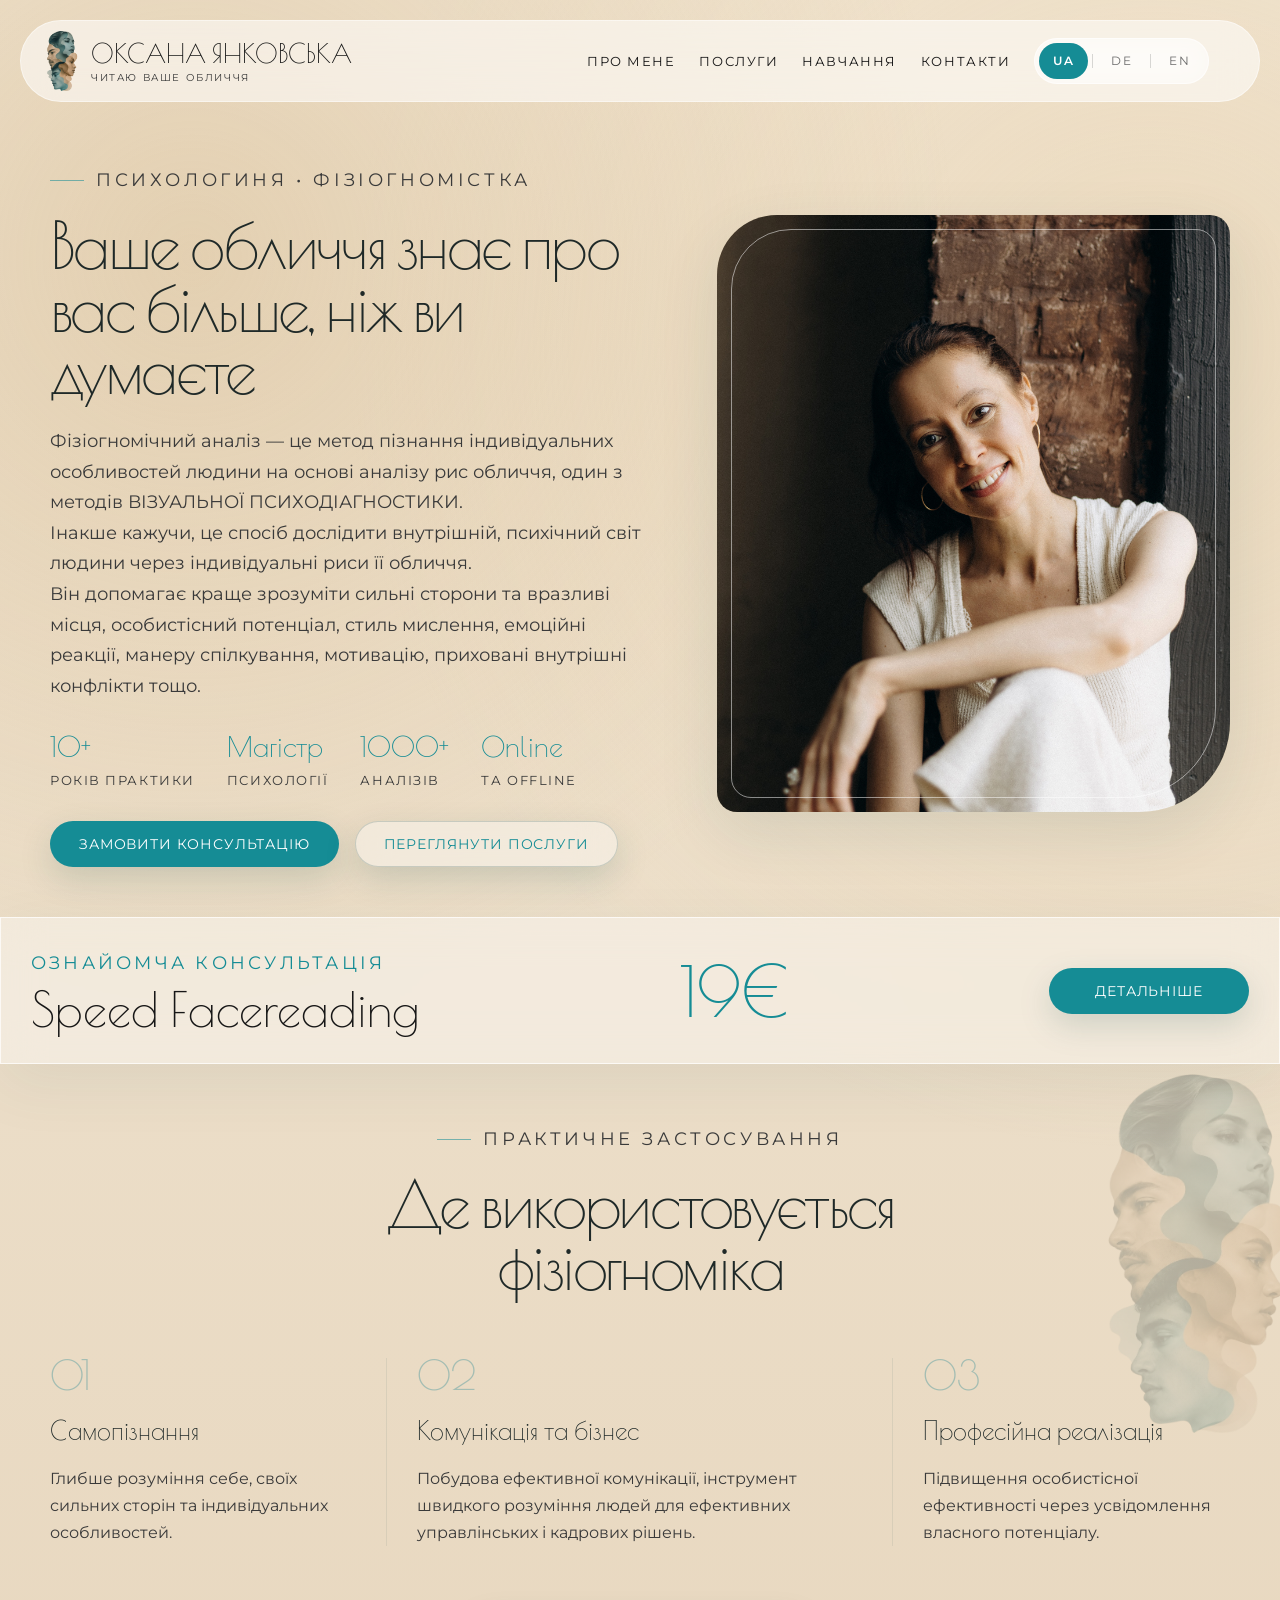
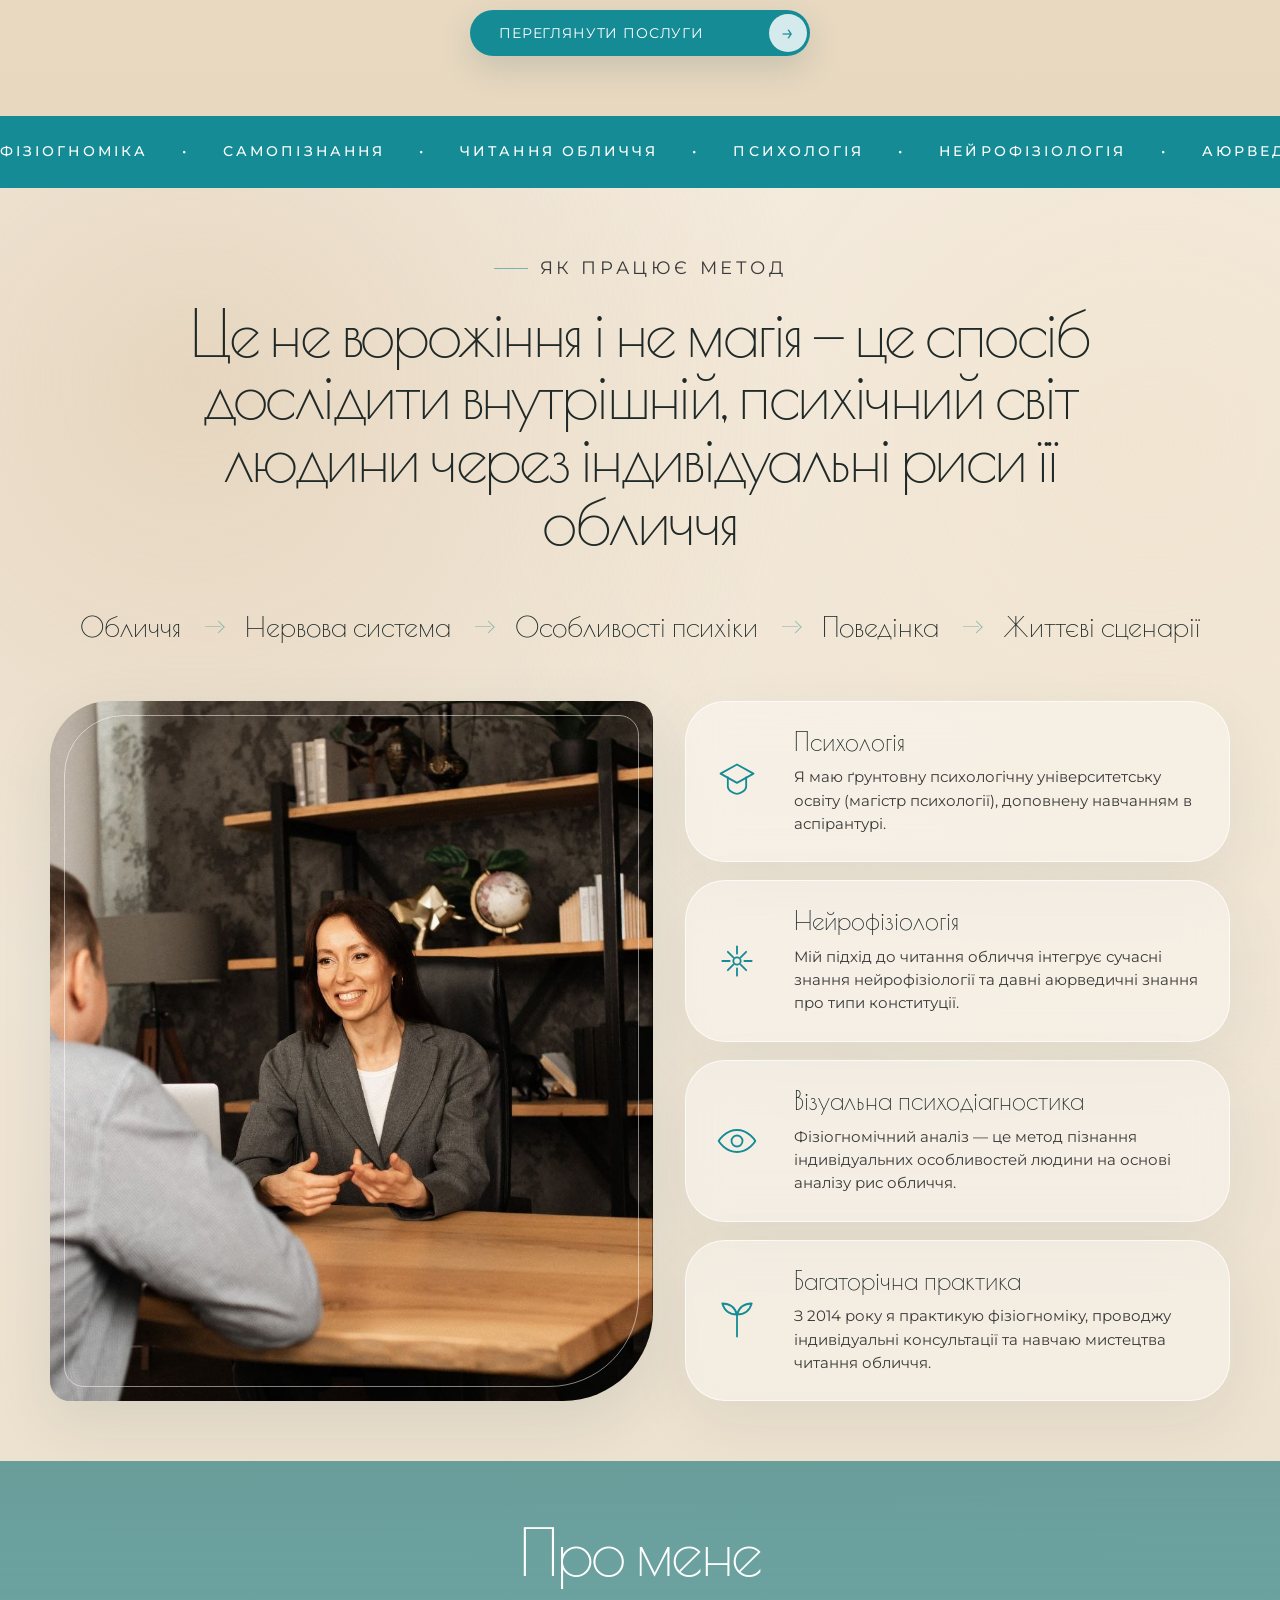
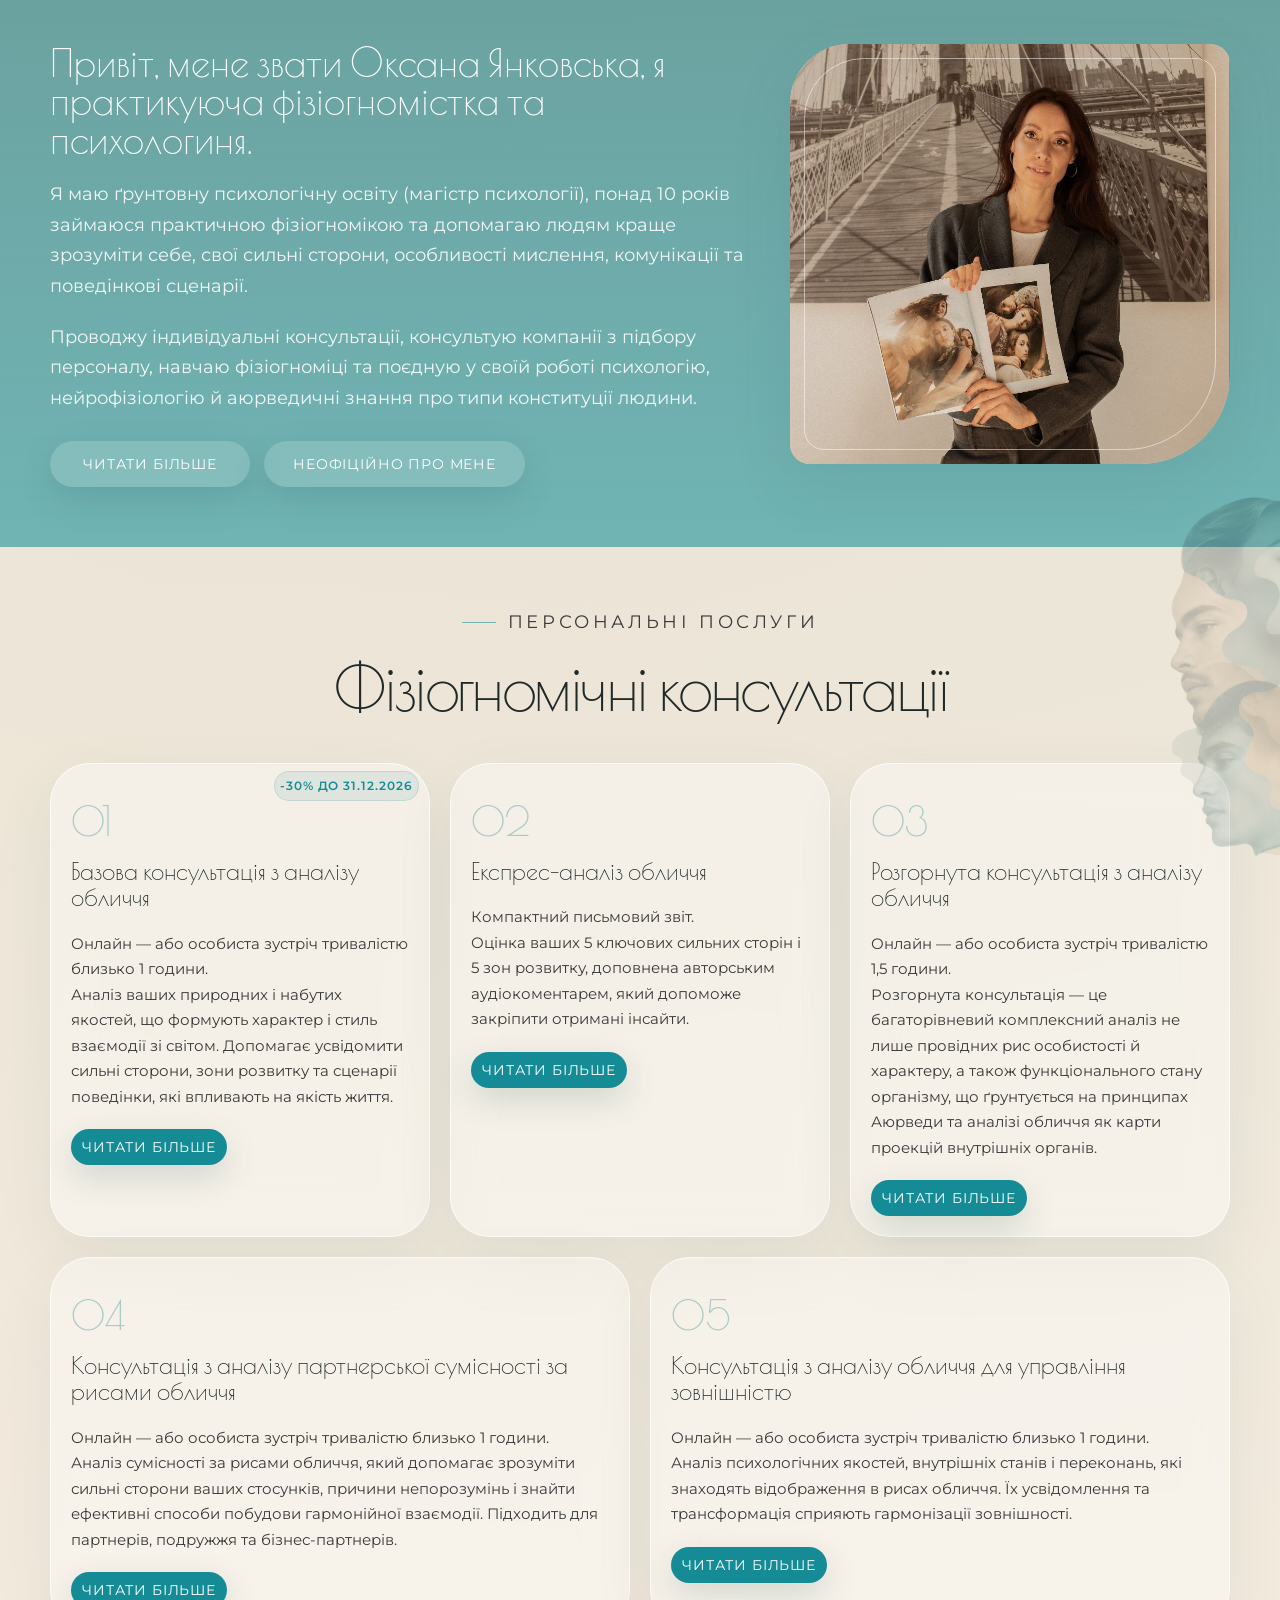
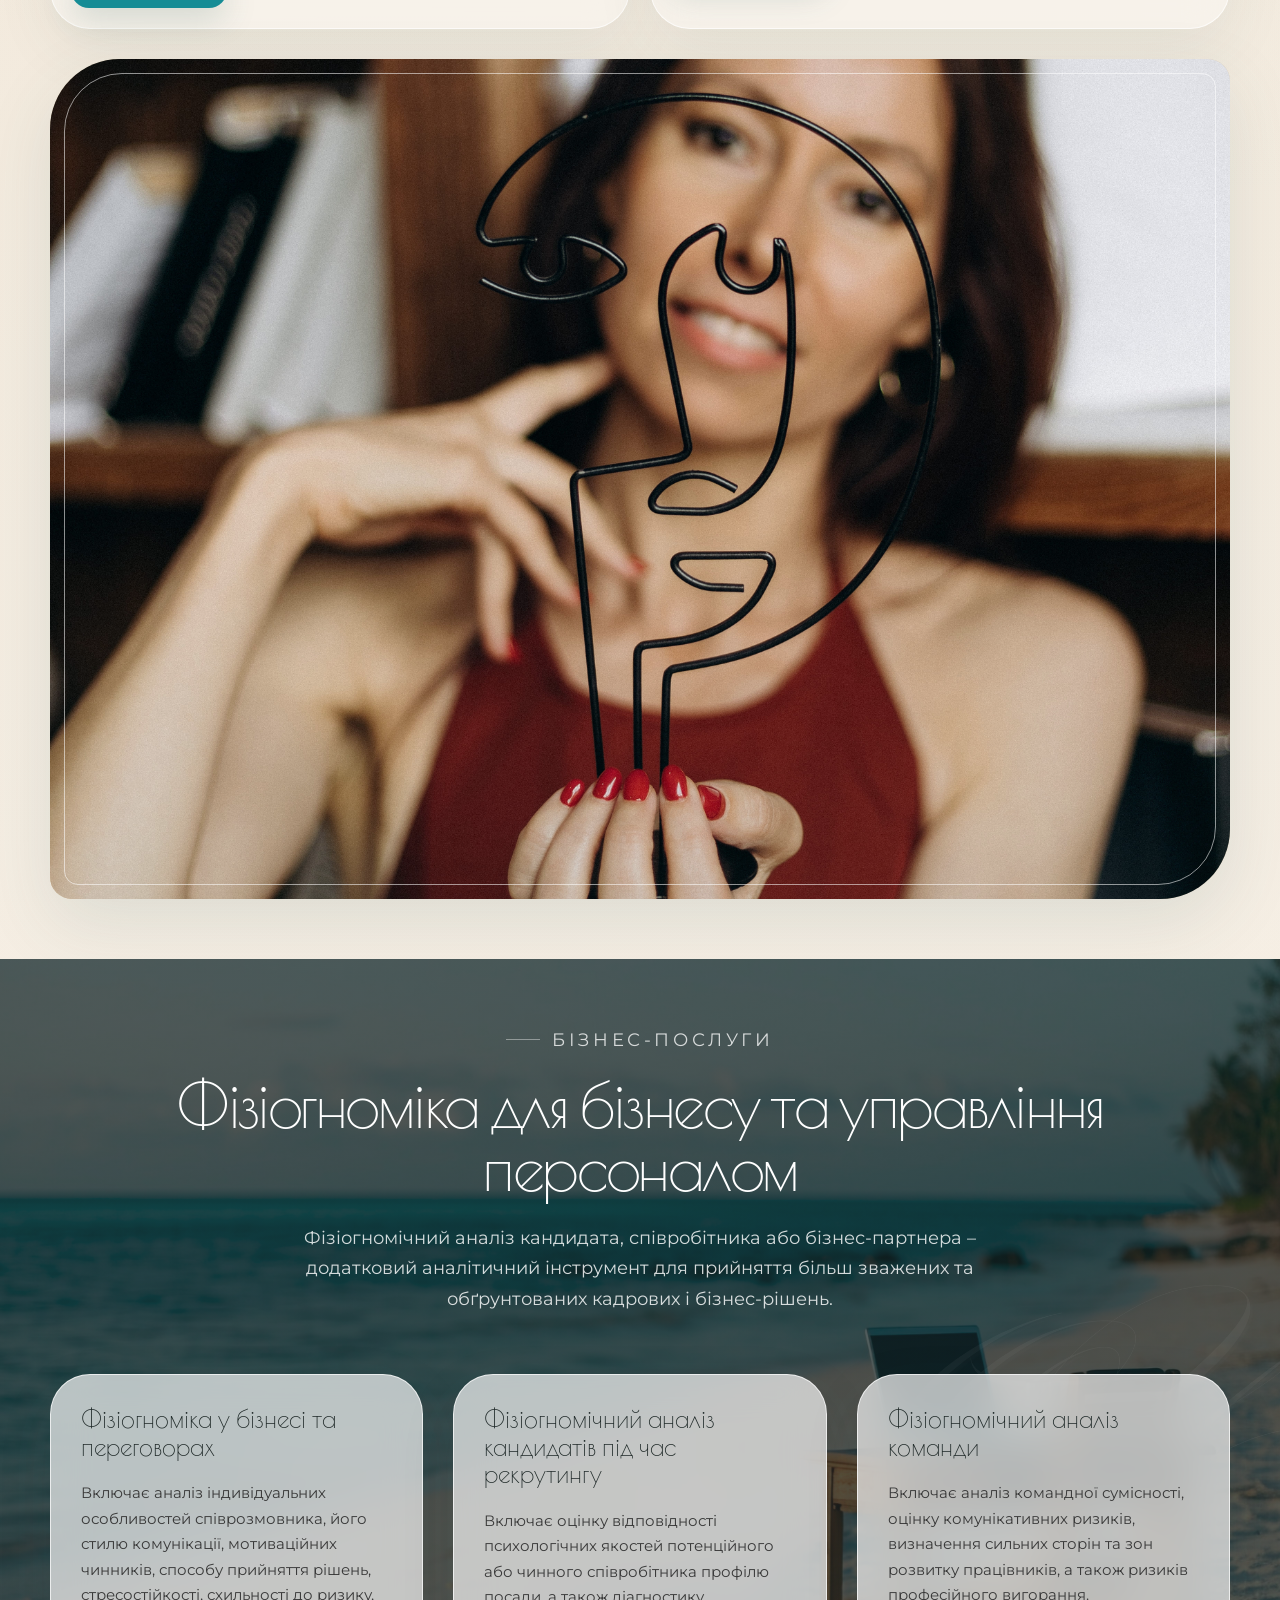
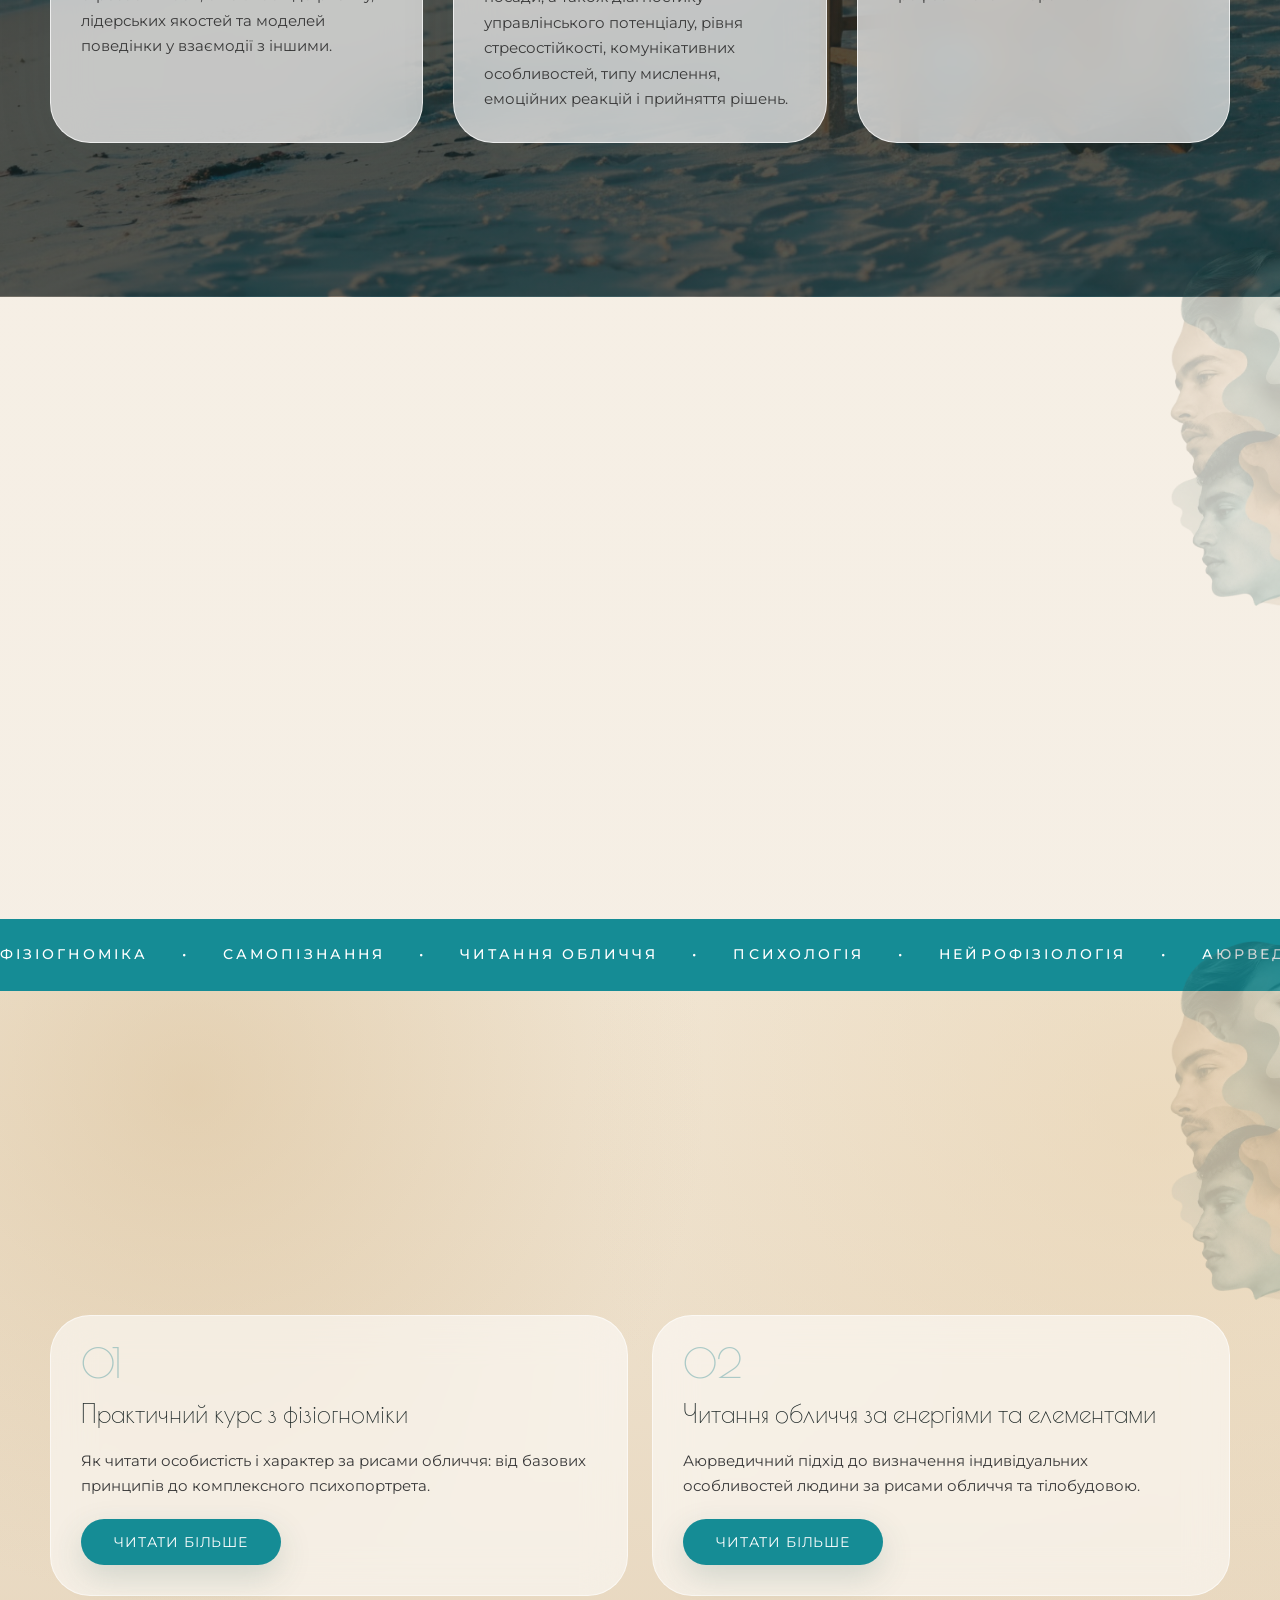
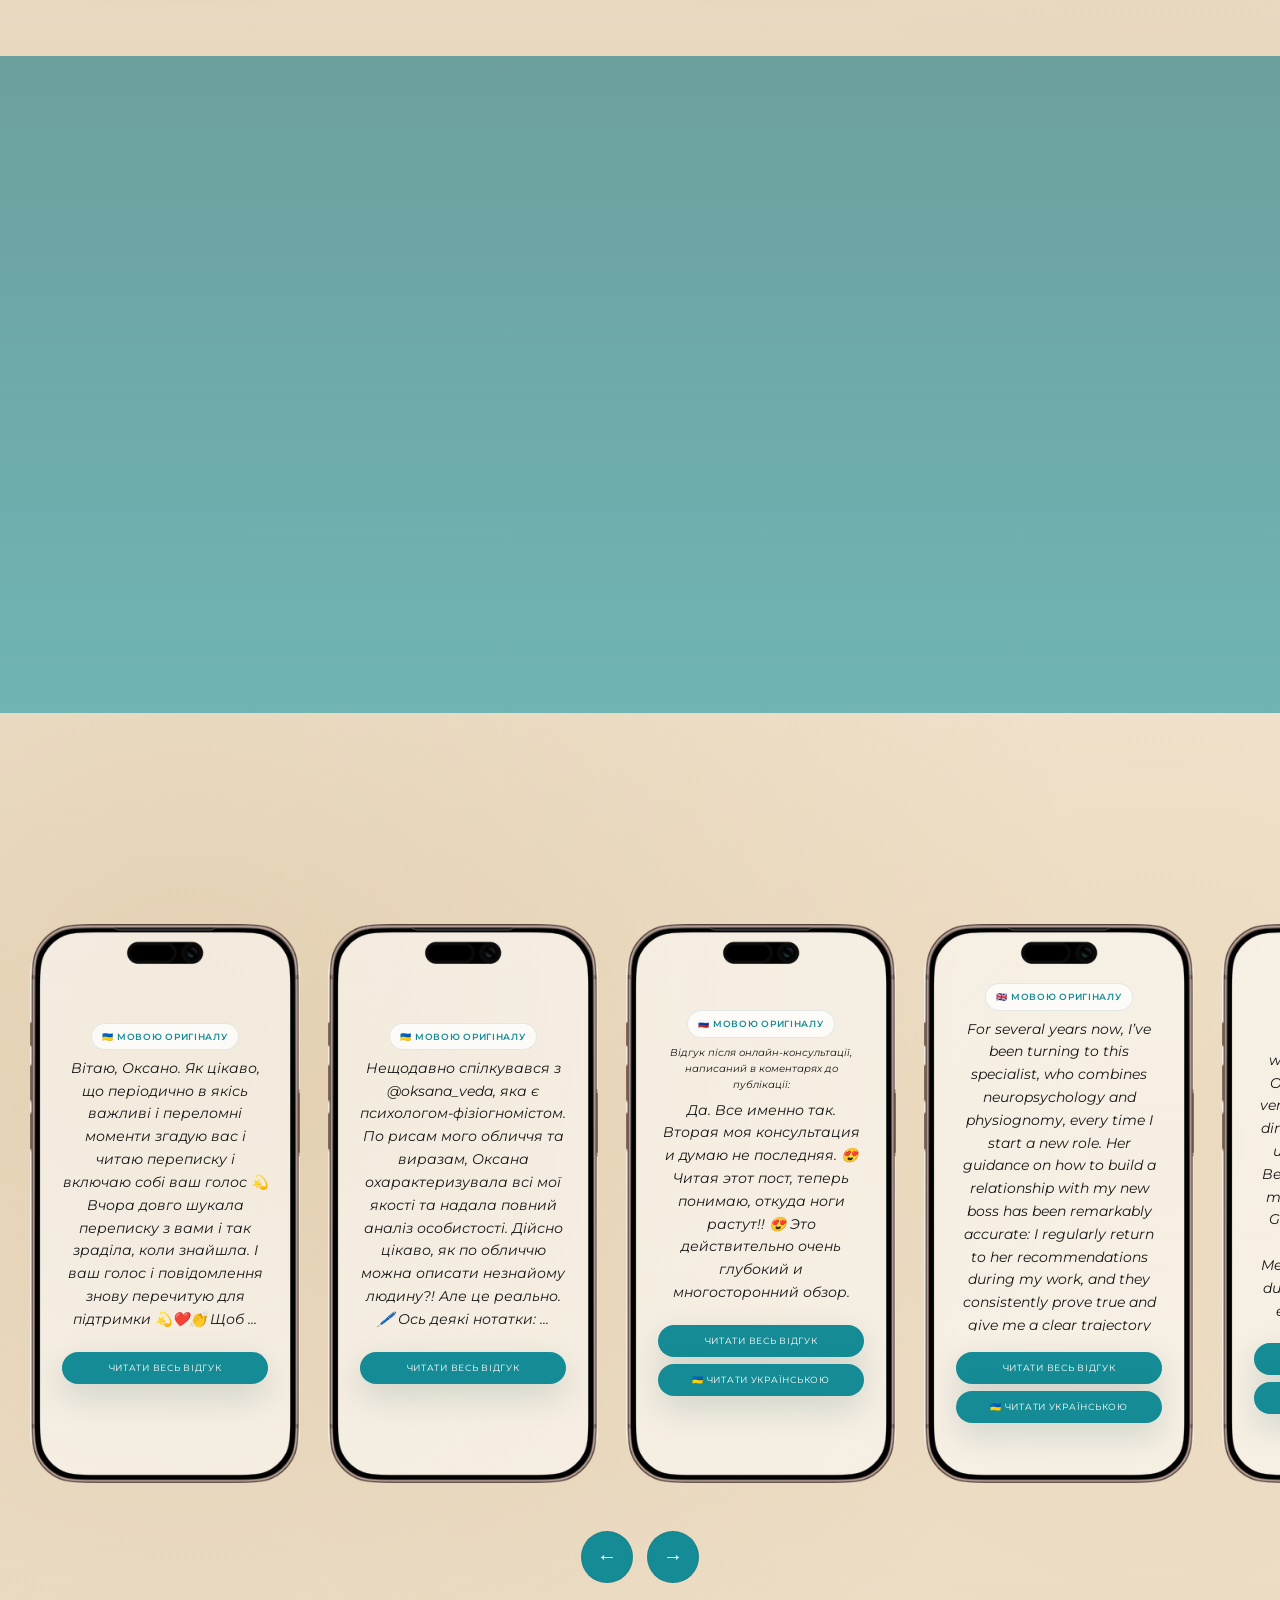
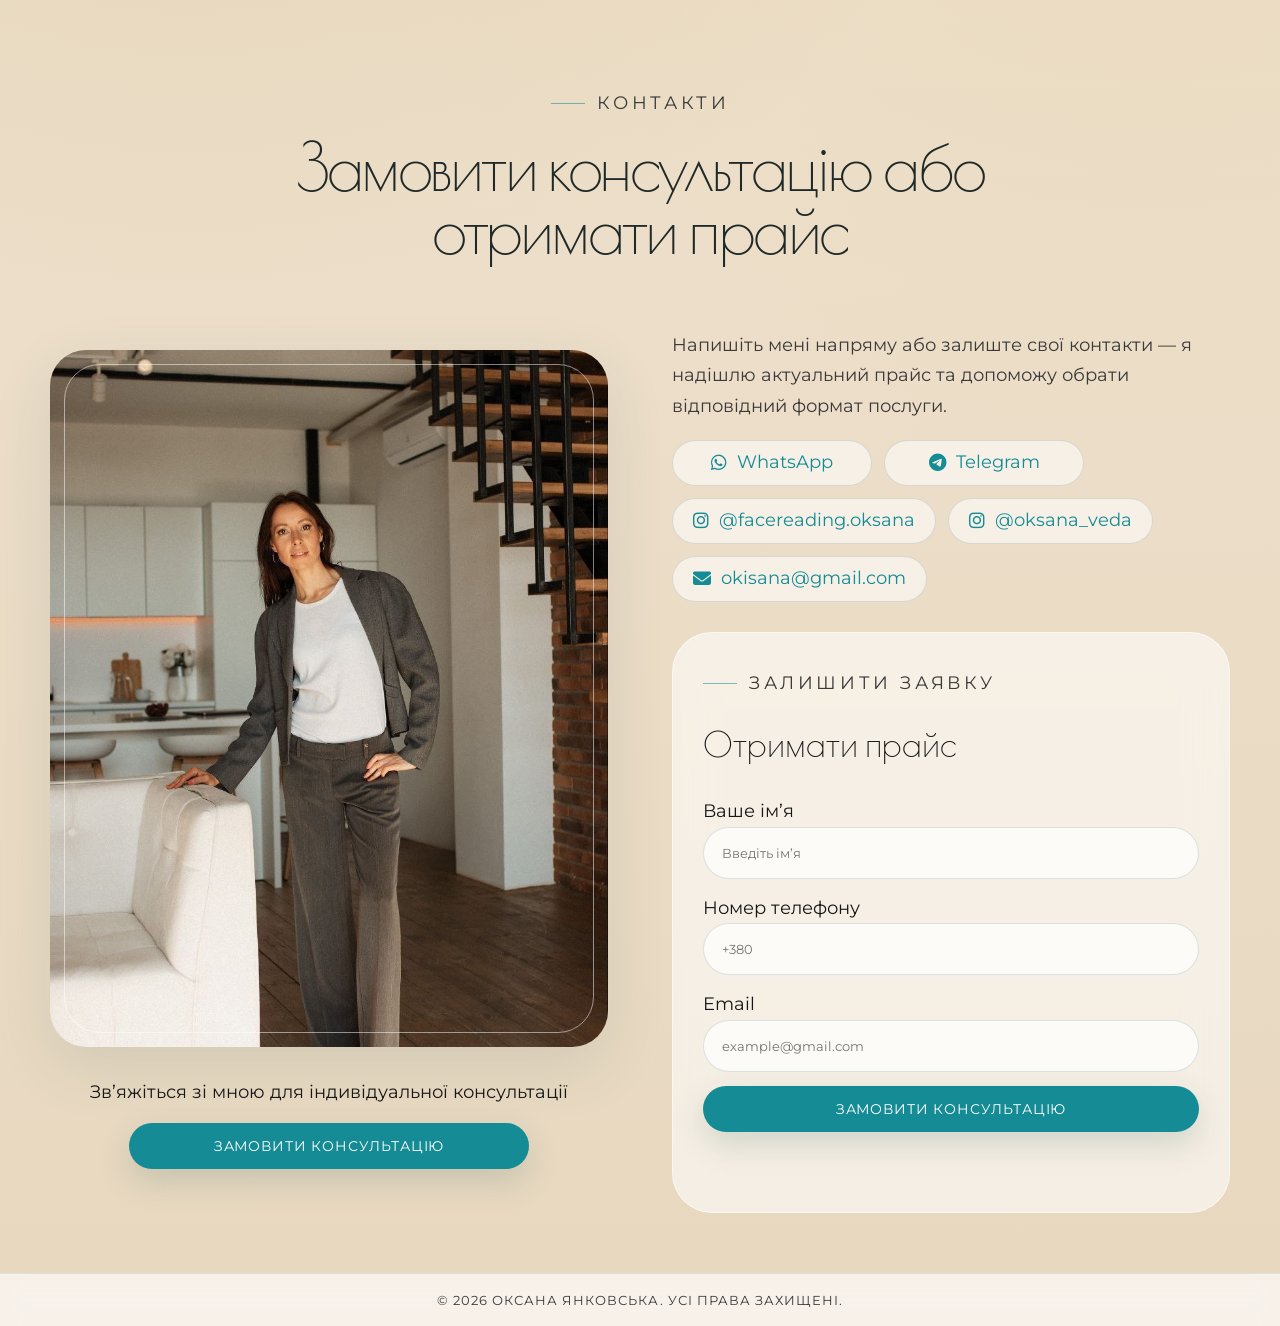
==== commit fbb16596: "Add files via upload" ====
--- a/index.html
+++ b/index.html
@@ -131,7 +131,8 @@
                 <span class="application-number">01</span>
                 <h3>Самопізнання</h3>
                 <p>
-                  Глибше пізнання себе й інших та розкриття свого потенціалу.
+                  Глибше розуміння себе, своїх сильних сторін та індивідуальних
+                  особливостей.
                 </p>
               </article>
 
@@ -432,8 +433,7 @@
 
             <p>
               З 2014 року я займаюся практичною фізіогномікою після навчання
-              цьому напрямку візуальної психодіагностики в United Physiognomist
-              Center.
+              цьому напрямку візуальної психодіагностики.
             </p>
 
             <p>
@@ -563,7 +563,7 @@
 
           <div class="services-grid">
             <article class="service-card">
-              <div class="service-badge">-30% до 01.09.2026</div>
+              <div class="service-badge">-30% до 31.12.2026</div>
               <span>01</span>
               <h3>Базова консультація з аналізу обличчя</h3>
               <p>
@@ -647,7 +647,7 @@
           </div>
           <div class="services-slider">
             <article class="service-card">
-              <div class="service-badge">-30% до 01.09.2026</div>
+              <div class="service-badge">-30% до 31.12.2026</div>
               <span>01</span>
               <h3>Базова консультація з аналізу обличчя</h3>
               <p>
@@ -756,8 +756,8 @@
               <p>
                 Включає аналіз індивідуальних особливостей співрозмовника, його
                 стилю комунікації, мотиваційних чинників, способу прийняття
-                рішень, рівня емоційної стійкості, схильності до ризику,
-                лідерських якостей та моделей поведінки у взаємодії з іншими.
+                рішень, стресостійкості, схильності до ризику, лідерських
+                якостей та моделей поведінки у взаємодії з іншими.
               </p>
             </article>
 
@@ -969,7 +969,7 @@
           <li>Особливості емоційної сфери.</li>
           <li>Внутрішні мотивації.</li>
           <li>Потенціал і можливі сфери реалізації.</li>
-          <li>Потенційні виклики.</li>
+          <li>Можливі внутрішні суперечності.</li>
         </ul>
 
         <p>
@@ -981,7 +981,7 @@
 
         <p>
           <strong>АКЦІЯ!</strong><br />
-          При замовленні цієї послуги до 1 вересня 2026 року діє знижка 30%.
+          При замовленні цієї послуги до 31 грудня 2026 року діє знижка 30%.
         </p>
 
         <p>
@@ -1413,8 +1413,8 @@
         <h4>Рівень 3. Просунутий: поглиблена інтерпретація обличчя.</h4>
 
         <p>
-          Робота з особливими ознаками та комплексний аналіз обличчя на основі
-          сукупності маркерів.
+          Вивчення особливих ознак обличчя та їхньої інтерпретації, а також
+          комплексного аналізу обличчя на основі сукупності маркерів.
         </p>
 
         <p>Ви навчитеся:</p>
--- a/style.css
+++ b/style.css
@@ -3063,8 +3063,8 @@
   width: 100%;
   max-width: 220px;
   min-height: 32px;
-  padding: 0 18px;
-  font-size: 11px;
+  padding: 0 5px;
+  font-size: 9px;
   letter-spacing: 0.08em;
   margin-top: 0;
 }
@@ -3093,8 +3093,8 @@
   }
 
   .review-more {
-    font-size: 10px;
-    padding: 0 14px;
+    font-size: 8px;
+    padding: 0 5px;
     width: 100%;
   }
   .contact-price__form h3 {
@@ -3216,7 +3216,7 @@
 
   color: var(--deep-ocean);
 
-  font-size: 10px;
+  font-size: 9px;
   font-weight: 600;
   letter-spacing: 0.08em;
   text-transform: uppercase;
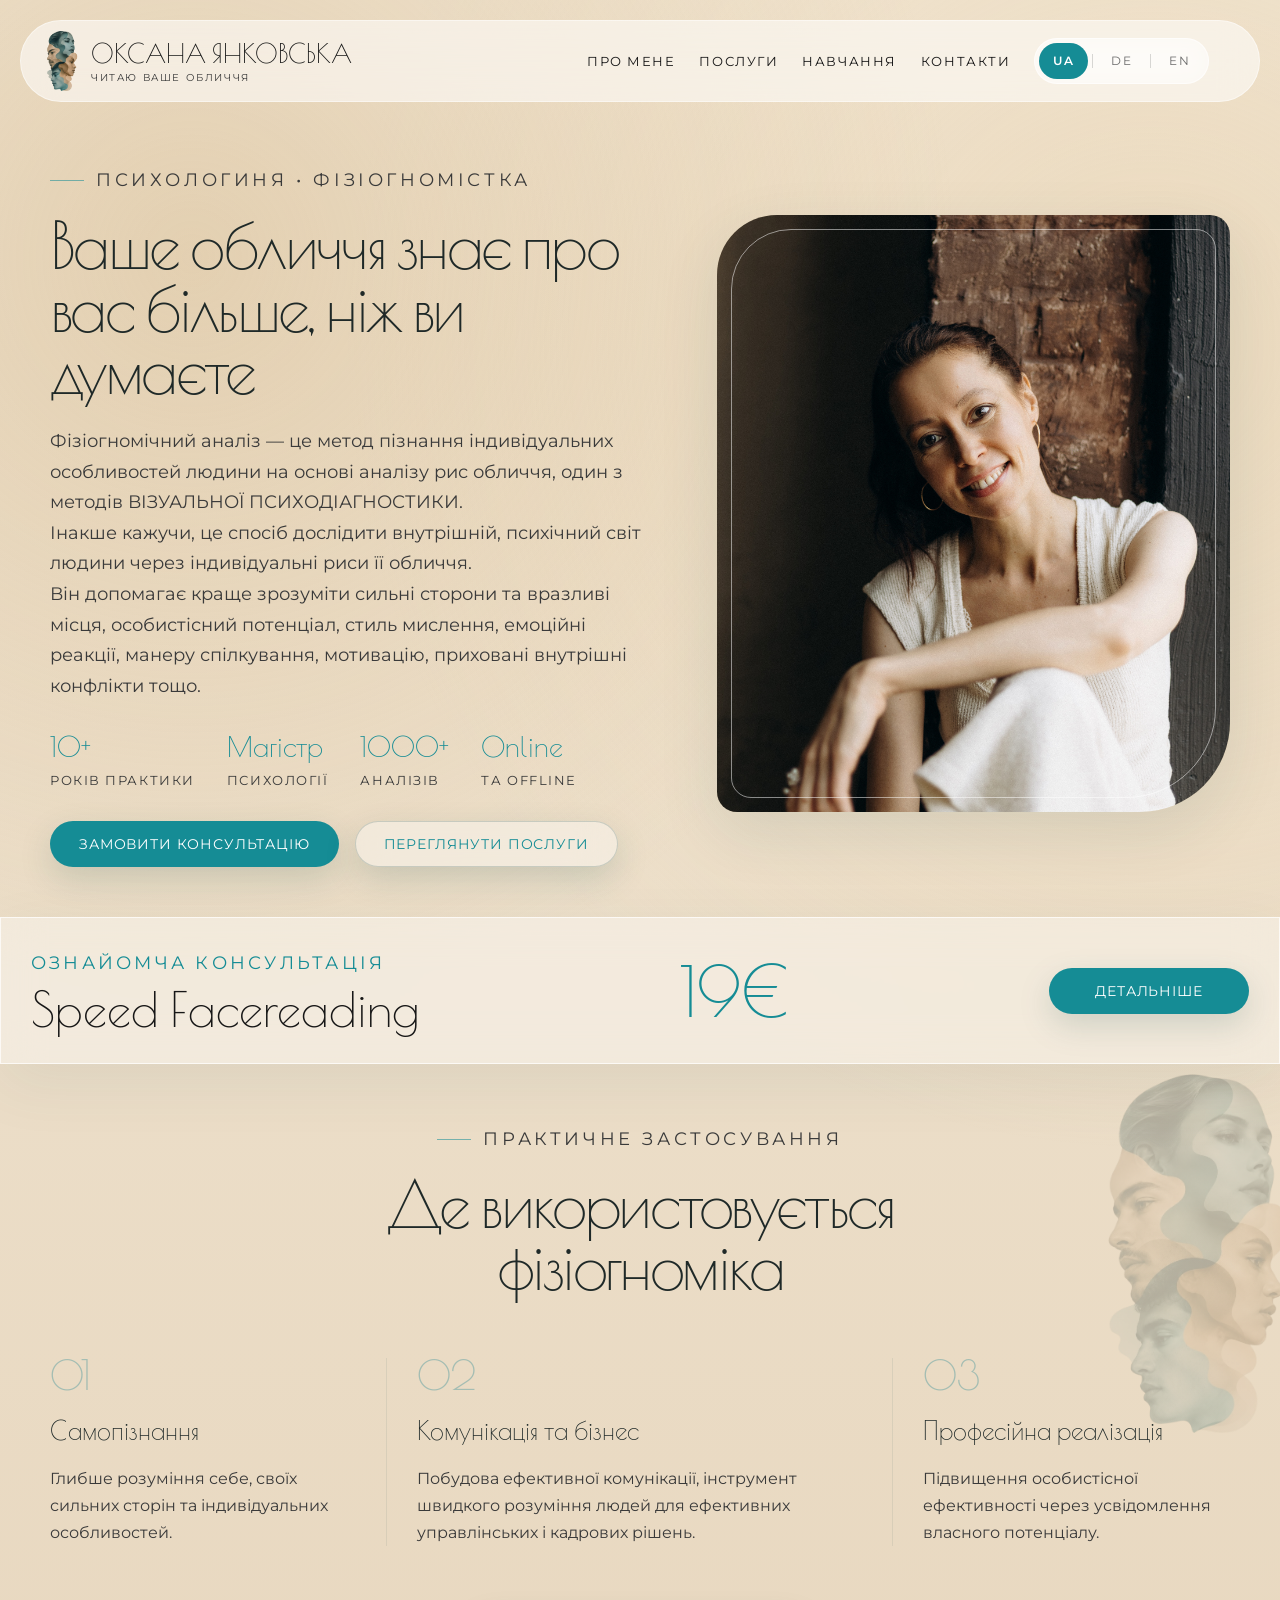
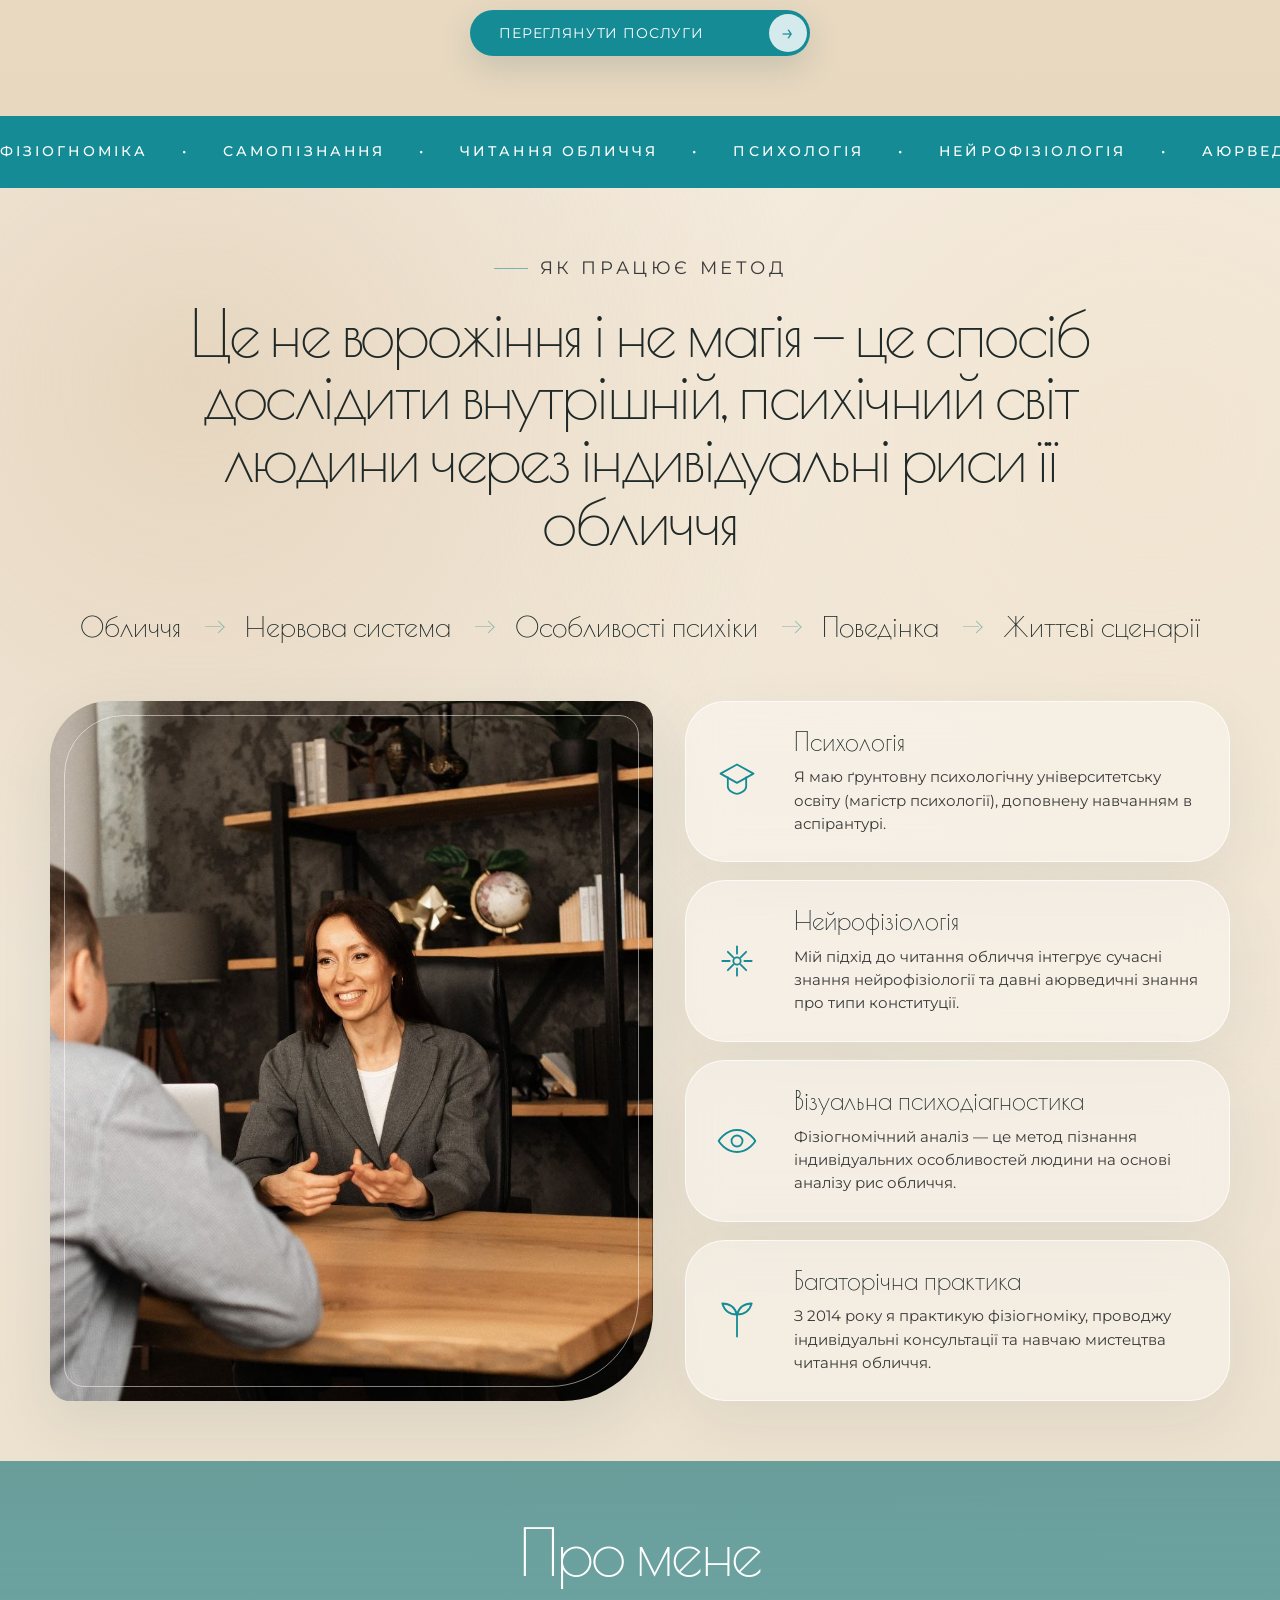
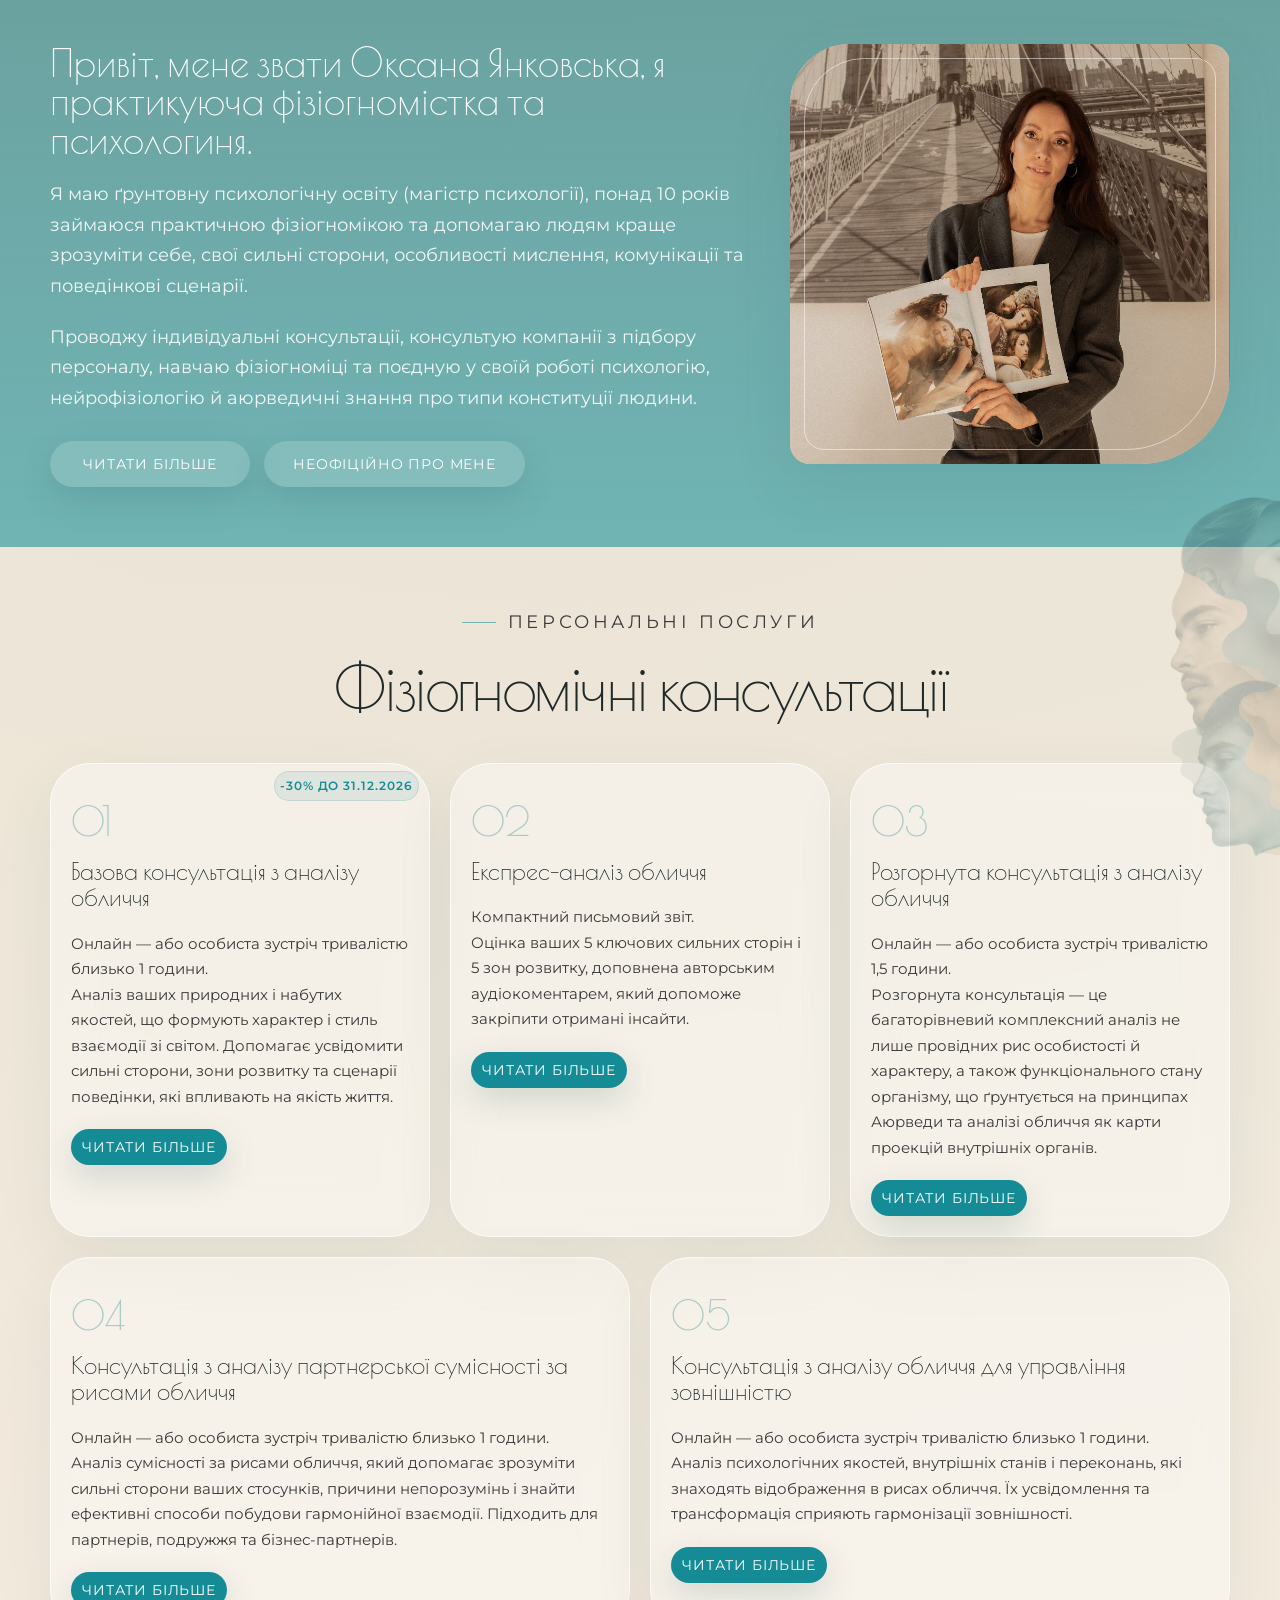
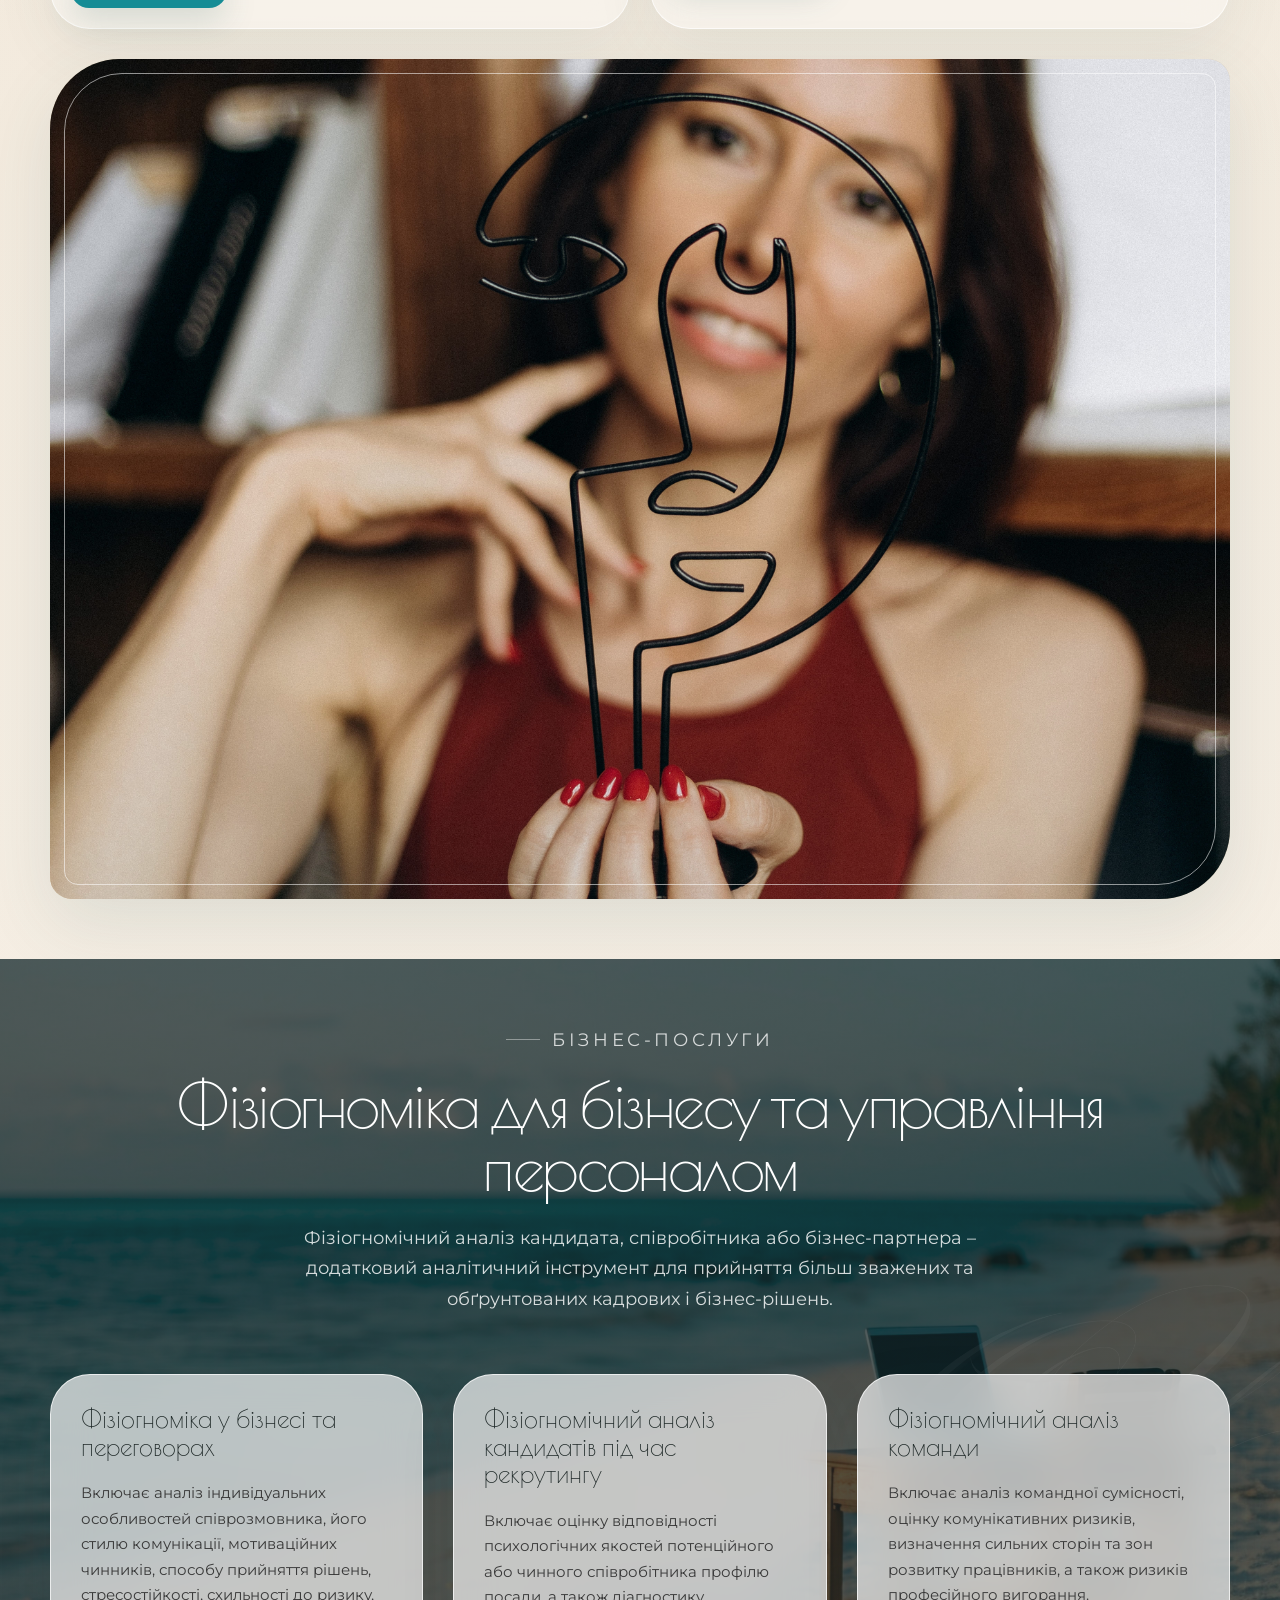
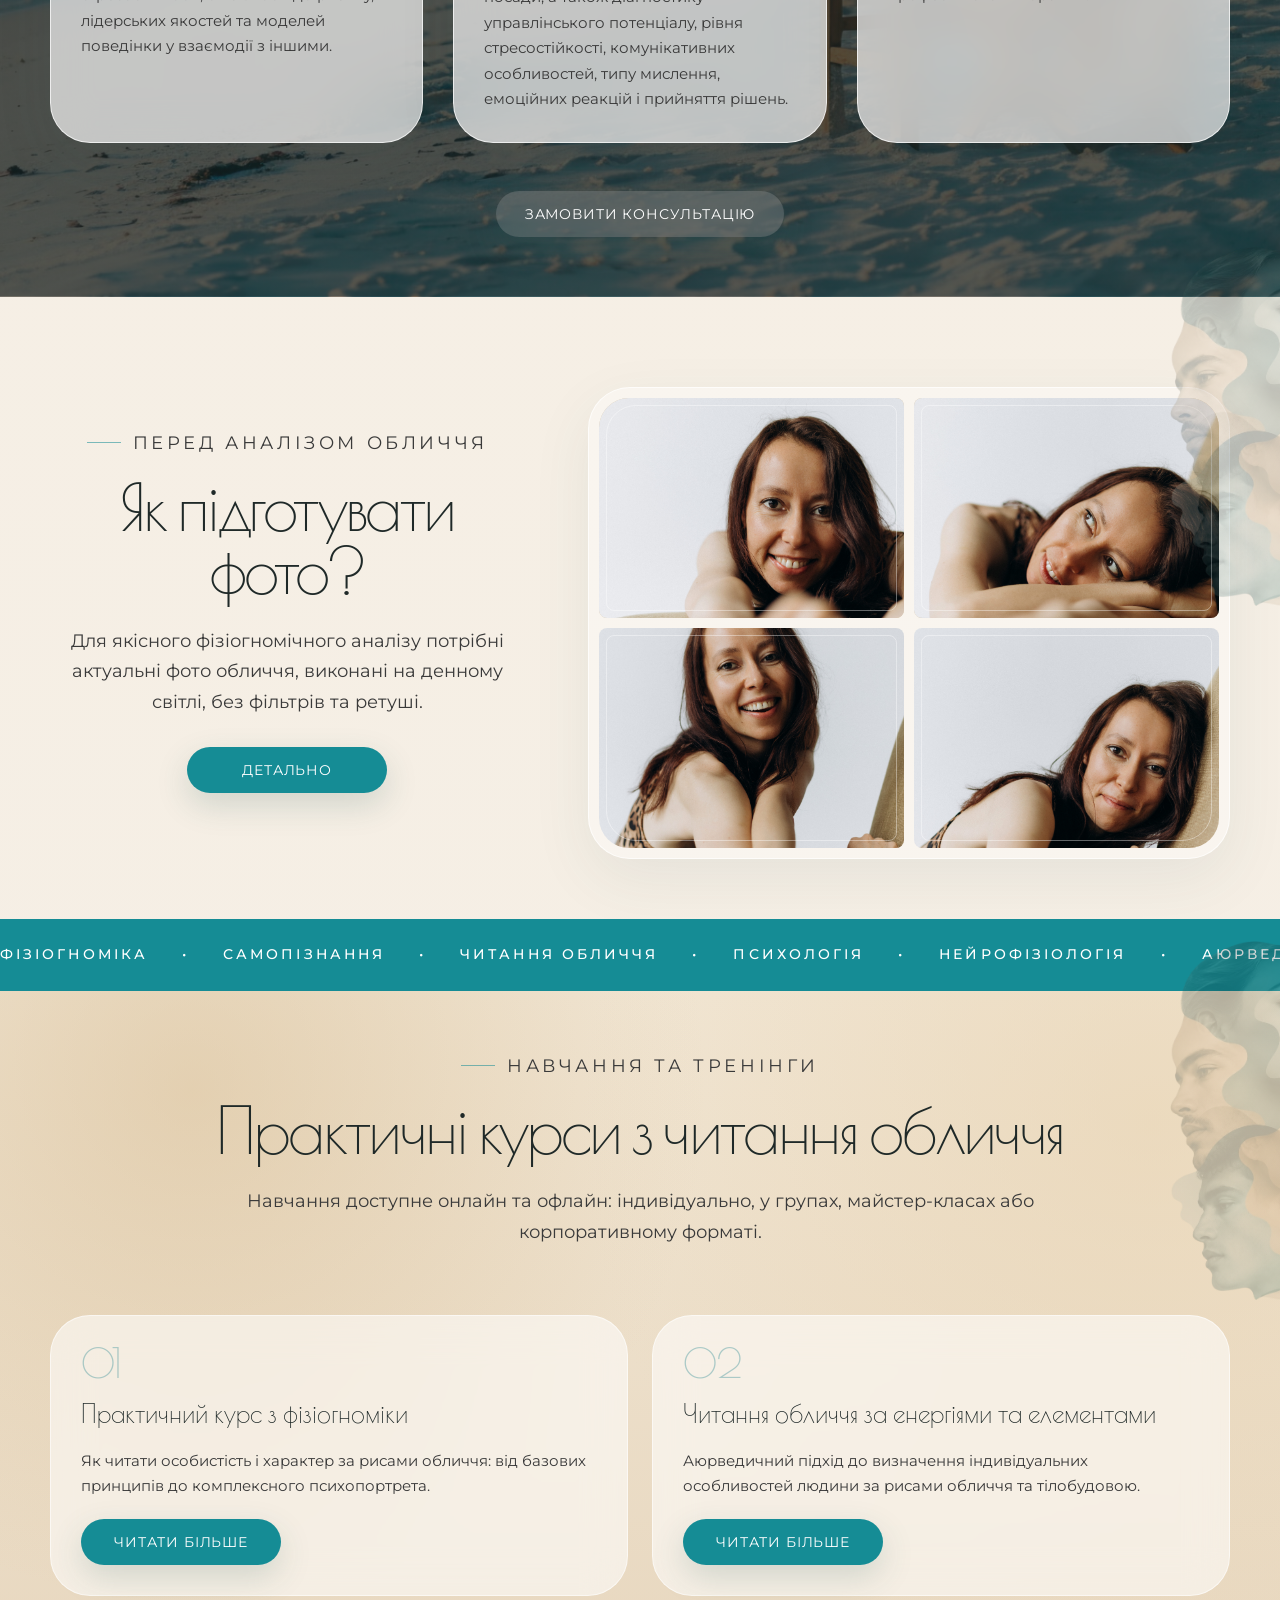
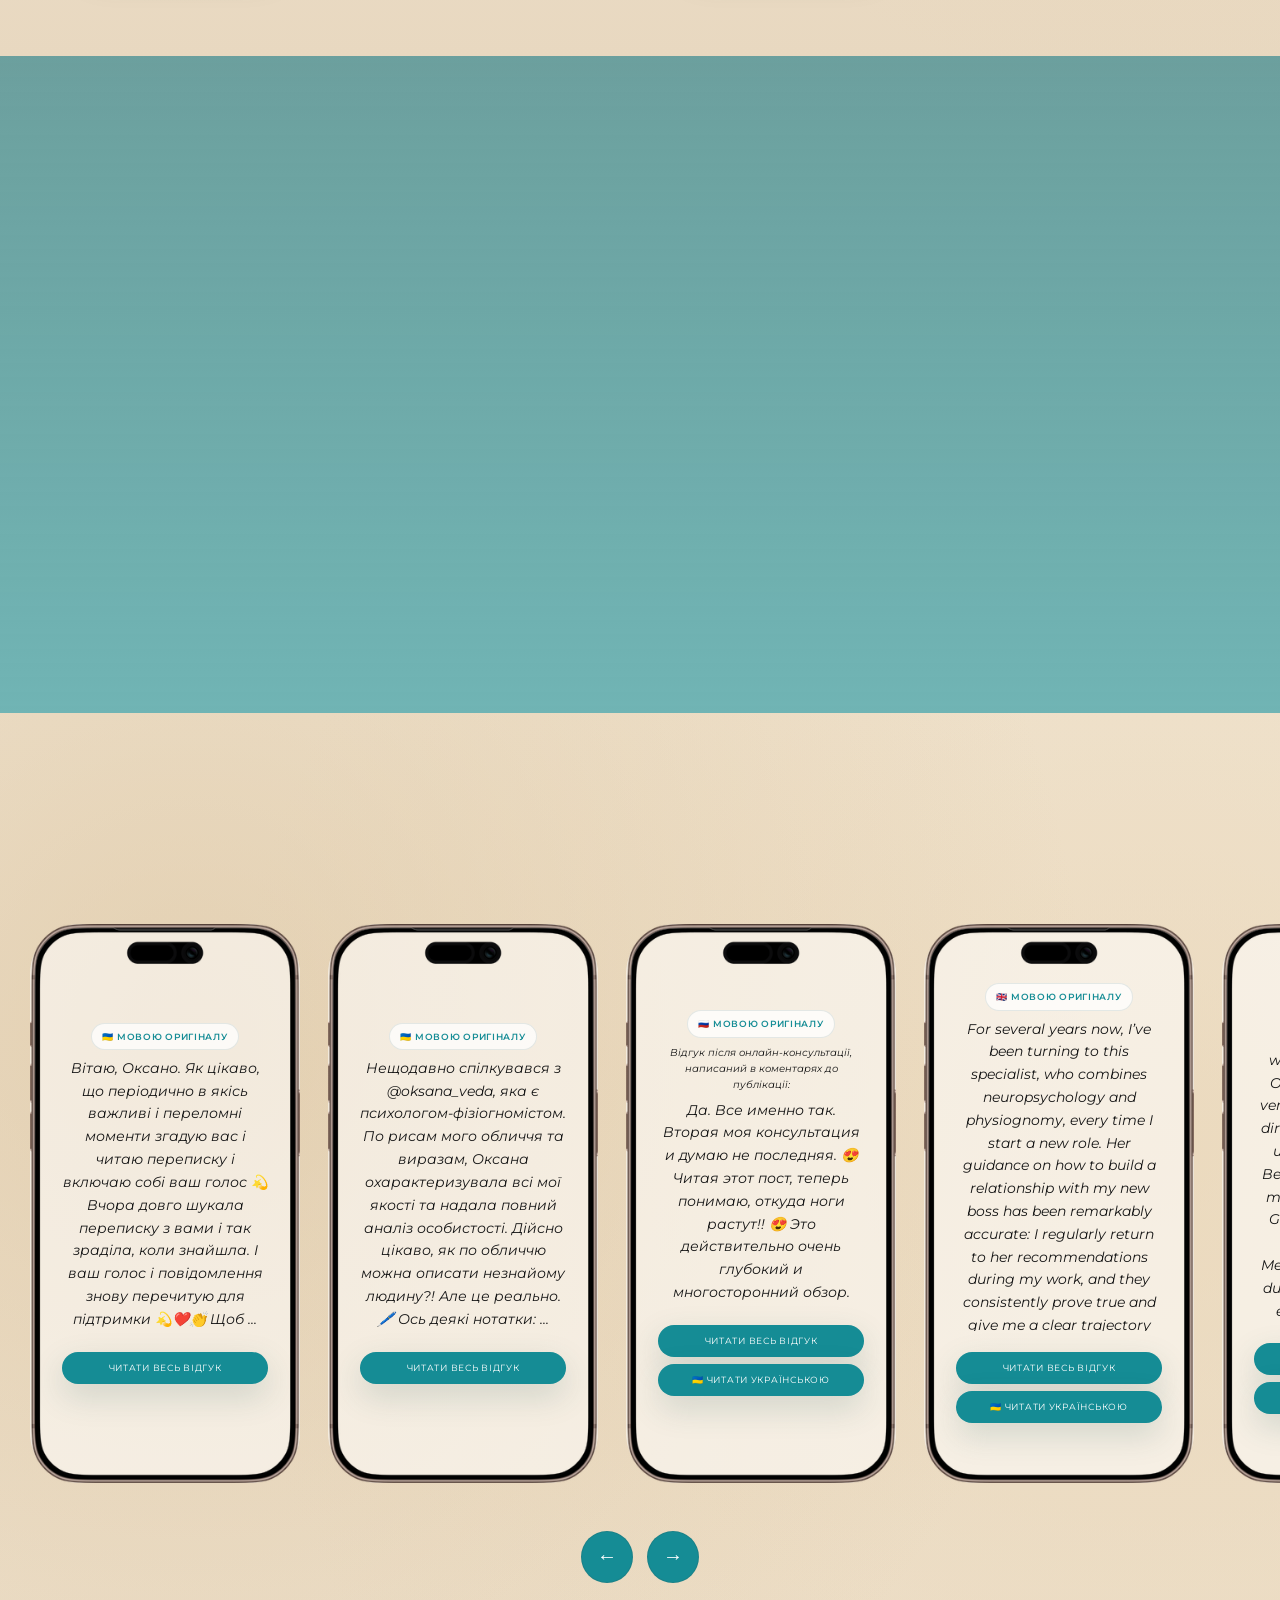
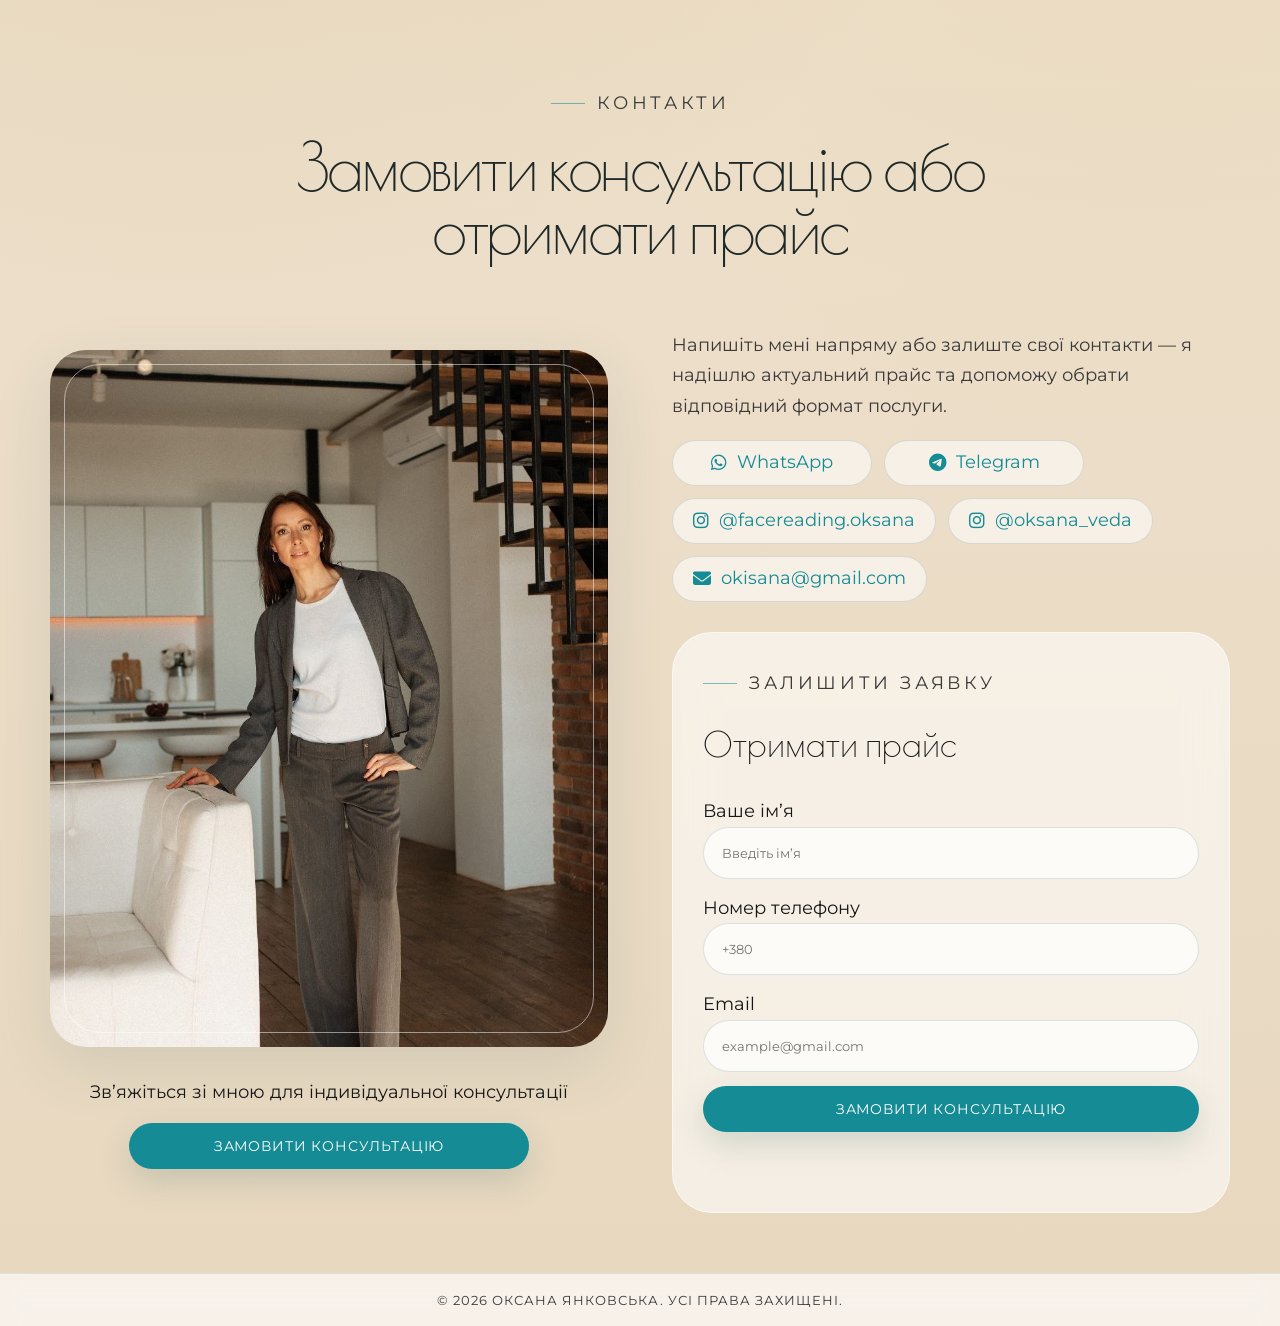
==== commit 7d87a121: "Add files via upload" ====
--- a/index.html
+++ b/index.html
@@ -348,7 +348,7 @@
         </ul>
 
         <p>
-          <strong>Вартість ознайомчої консультації — лише 19€.</strong>
+          <strong>Вартість ознайомчої консультації — лише 19 €</strong>
         </p>
 
         <h4>Що потрібно?</h4>
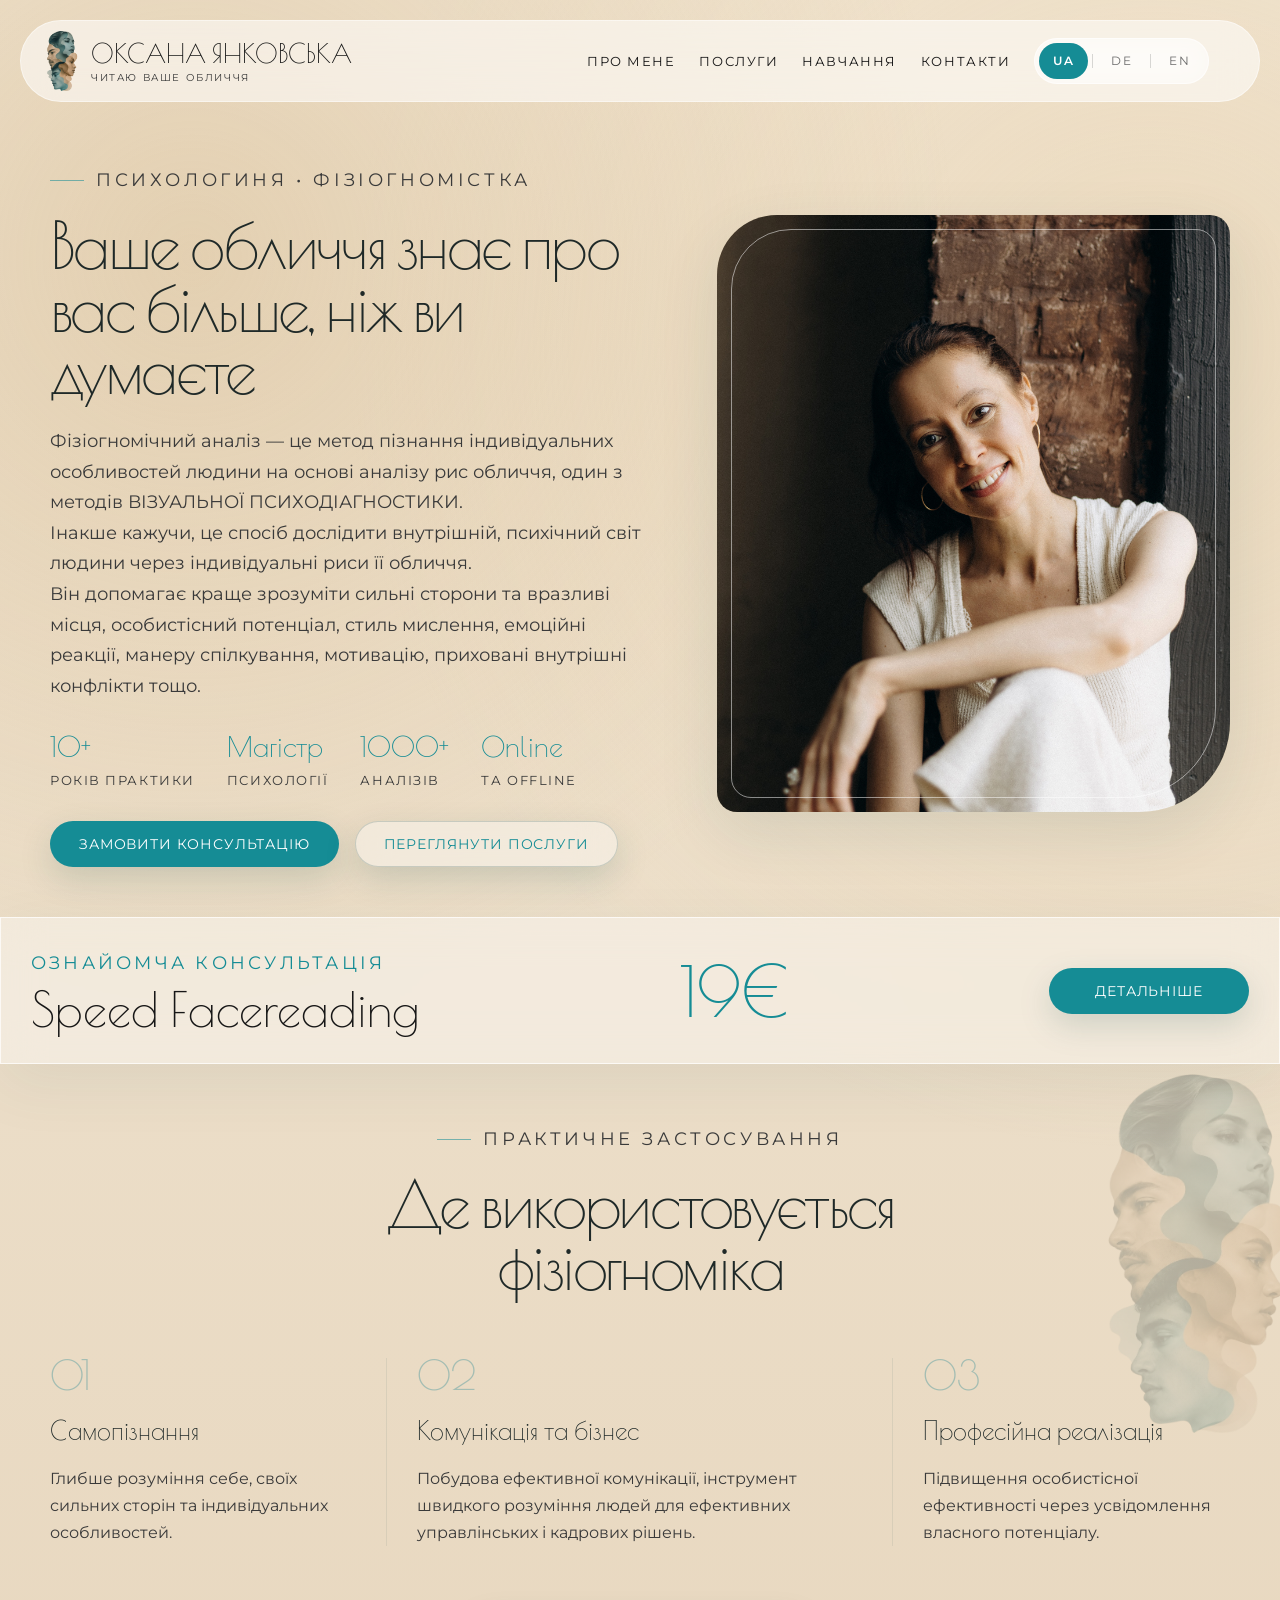
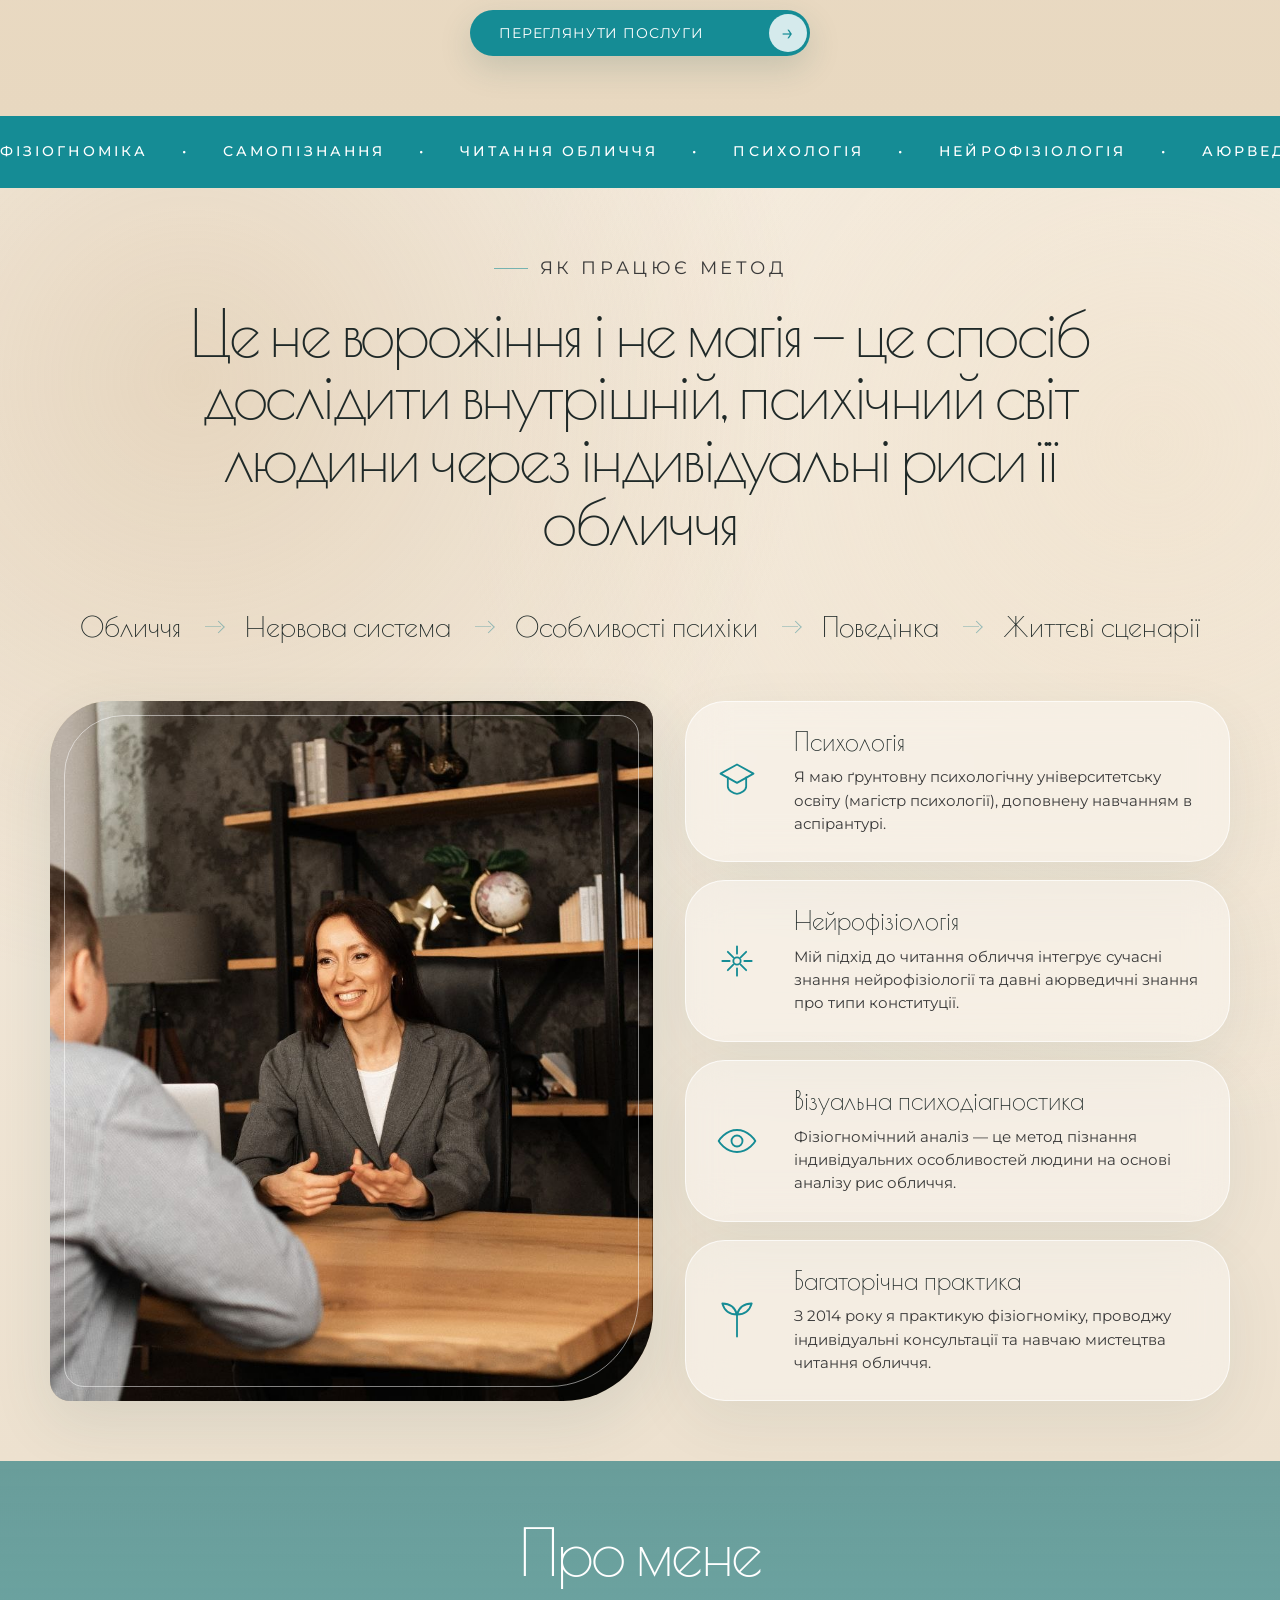
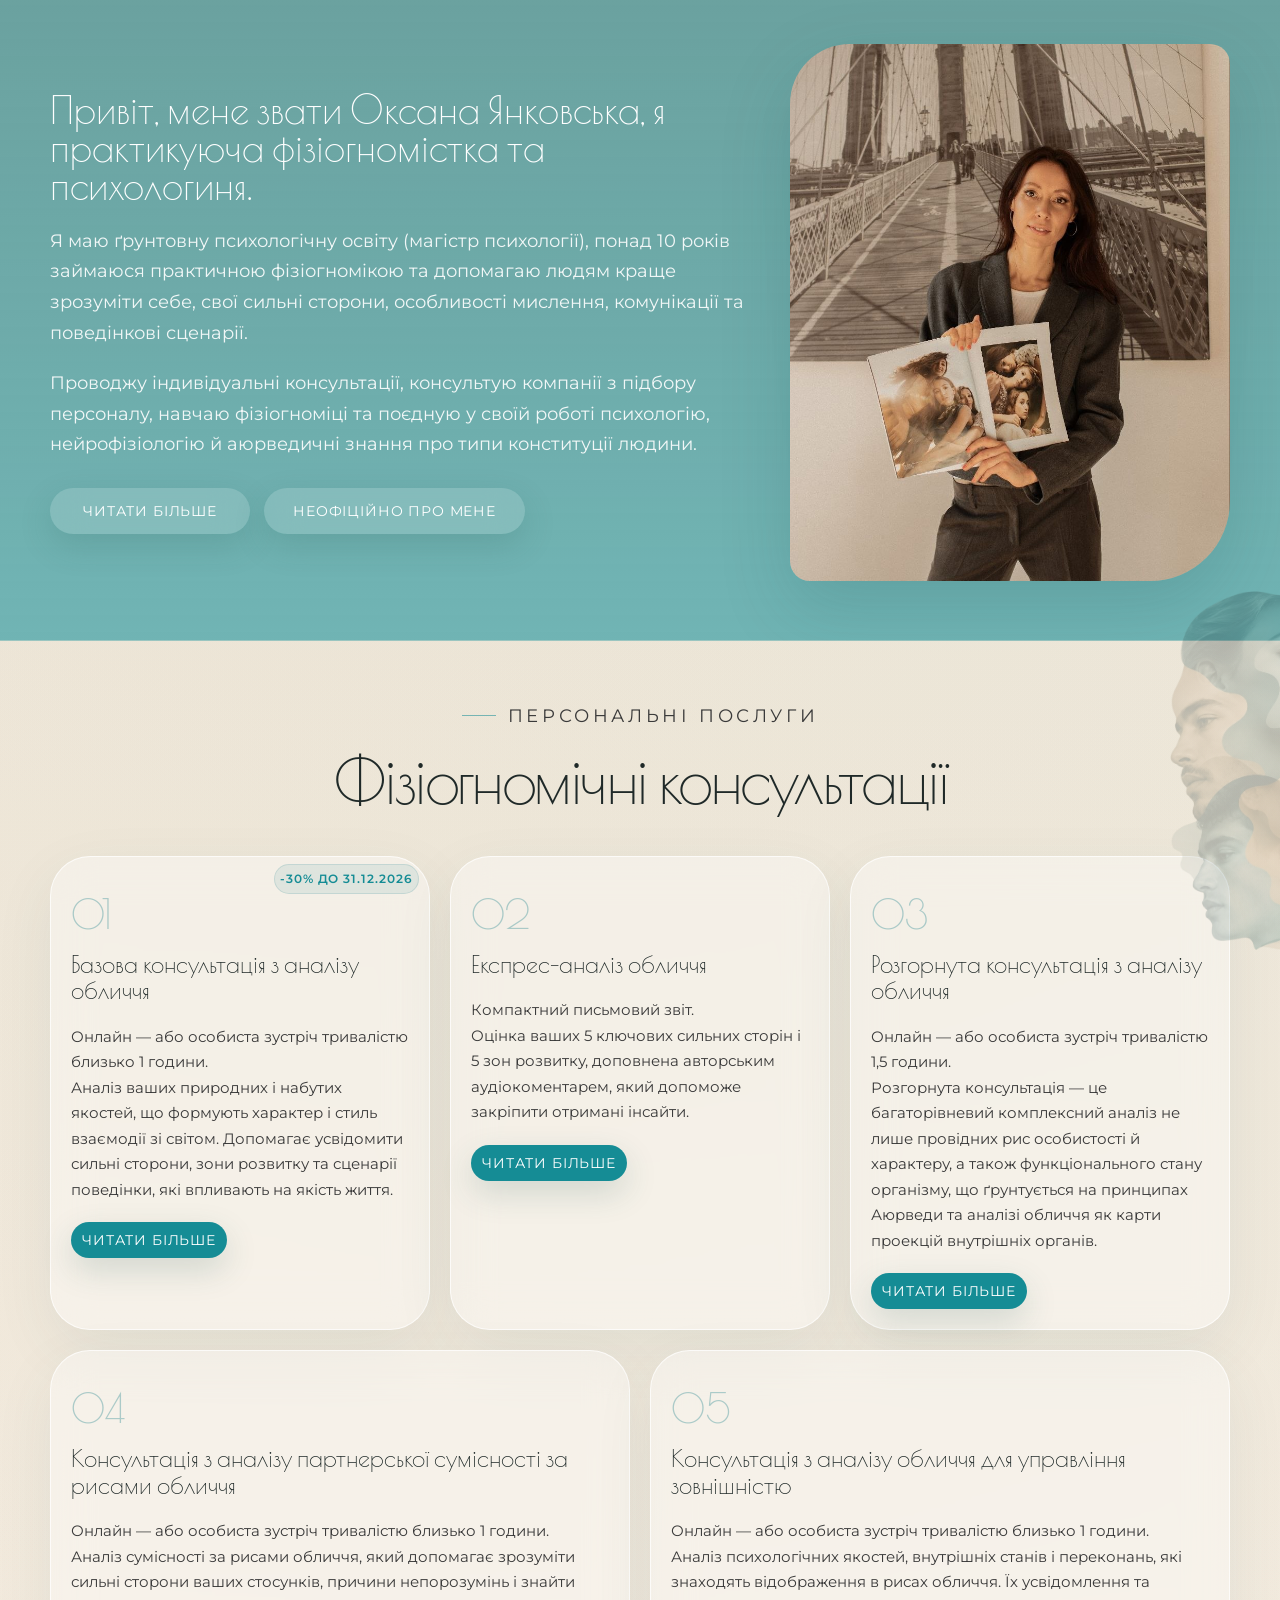
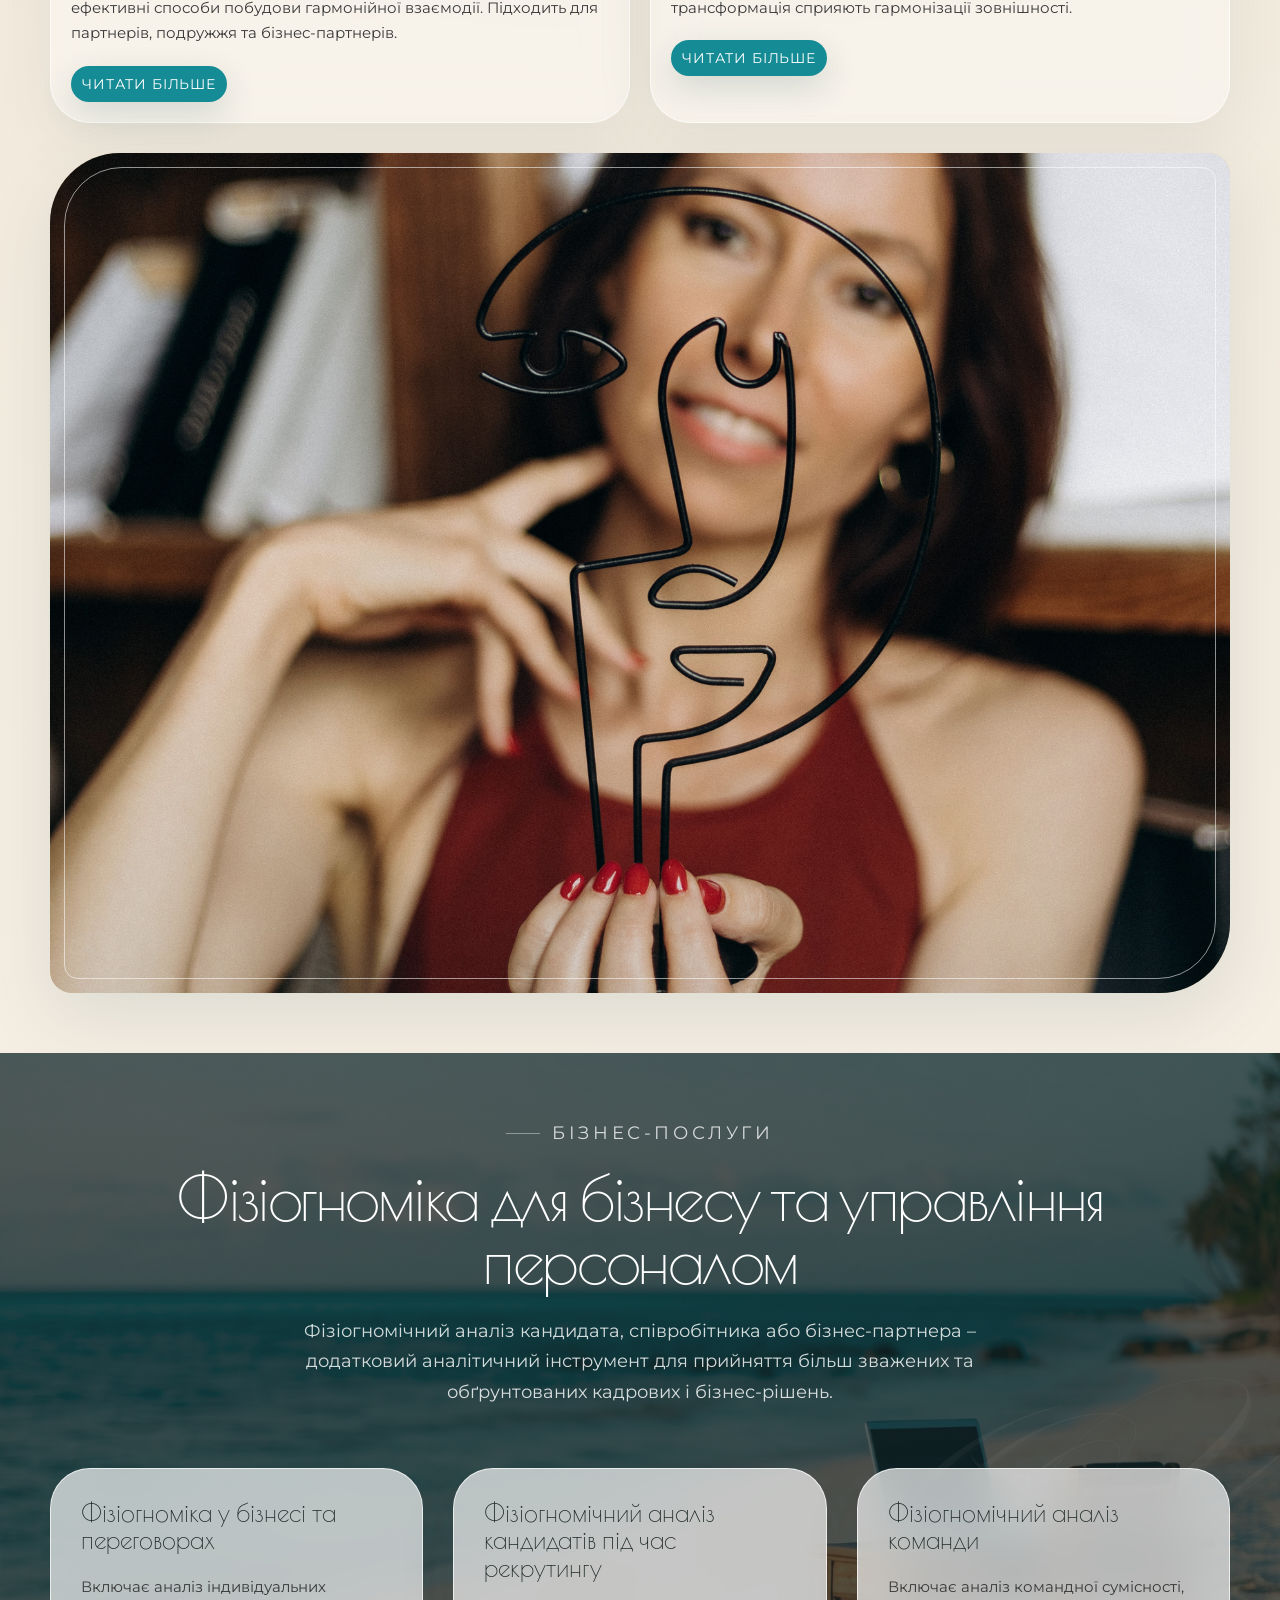
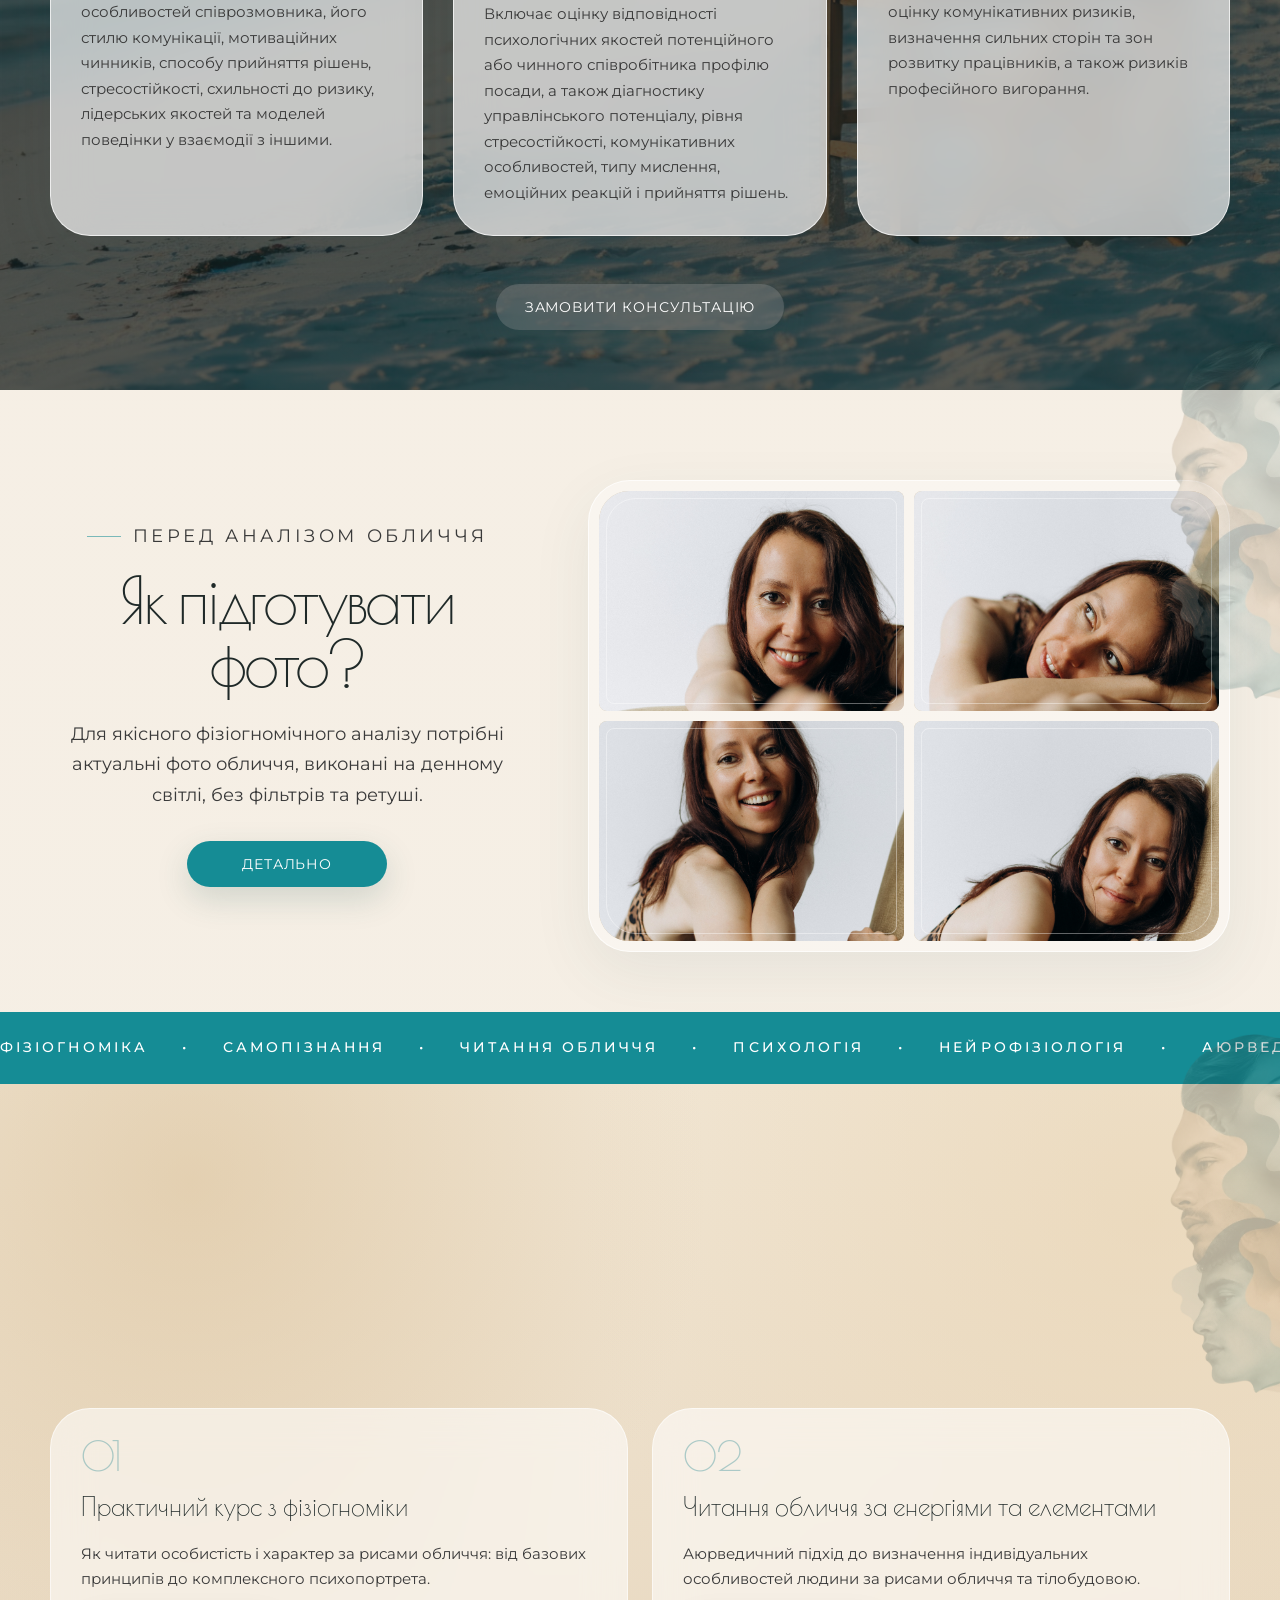
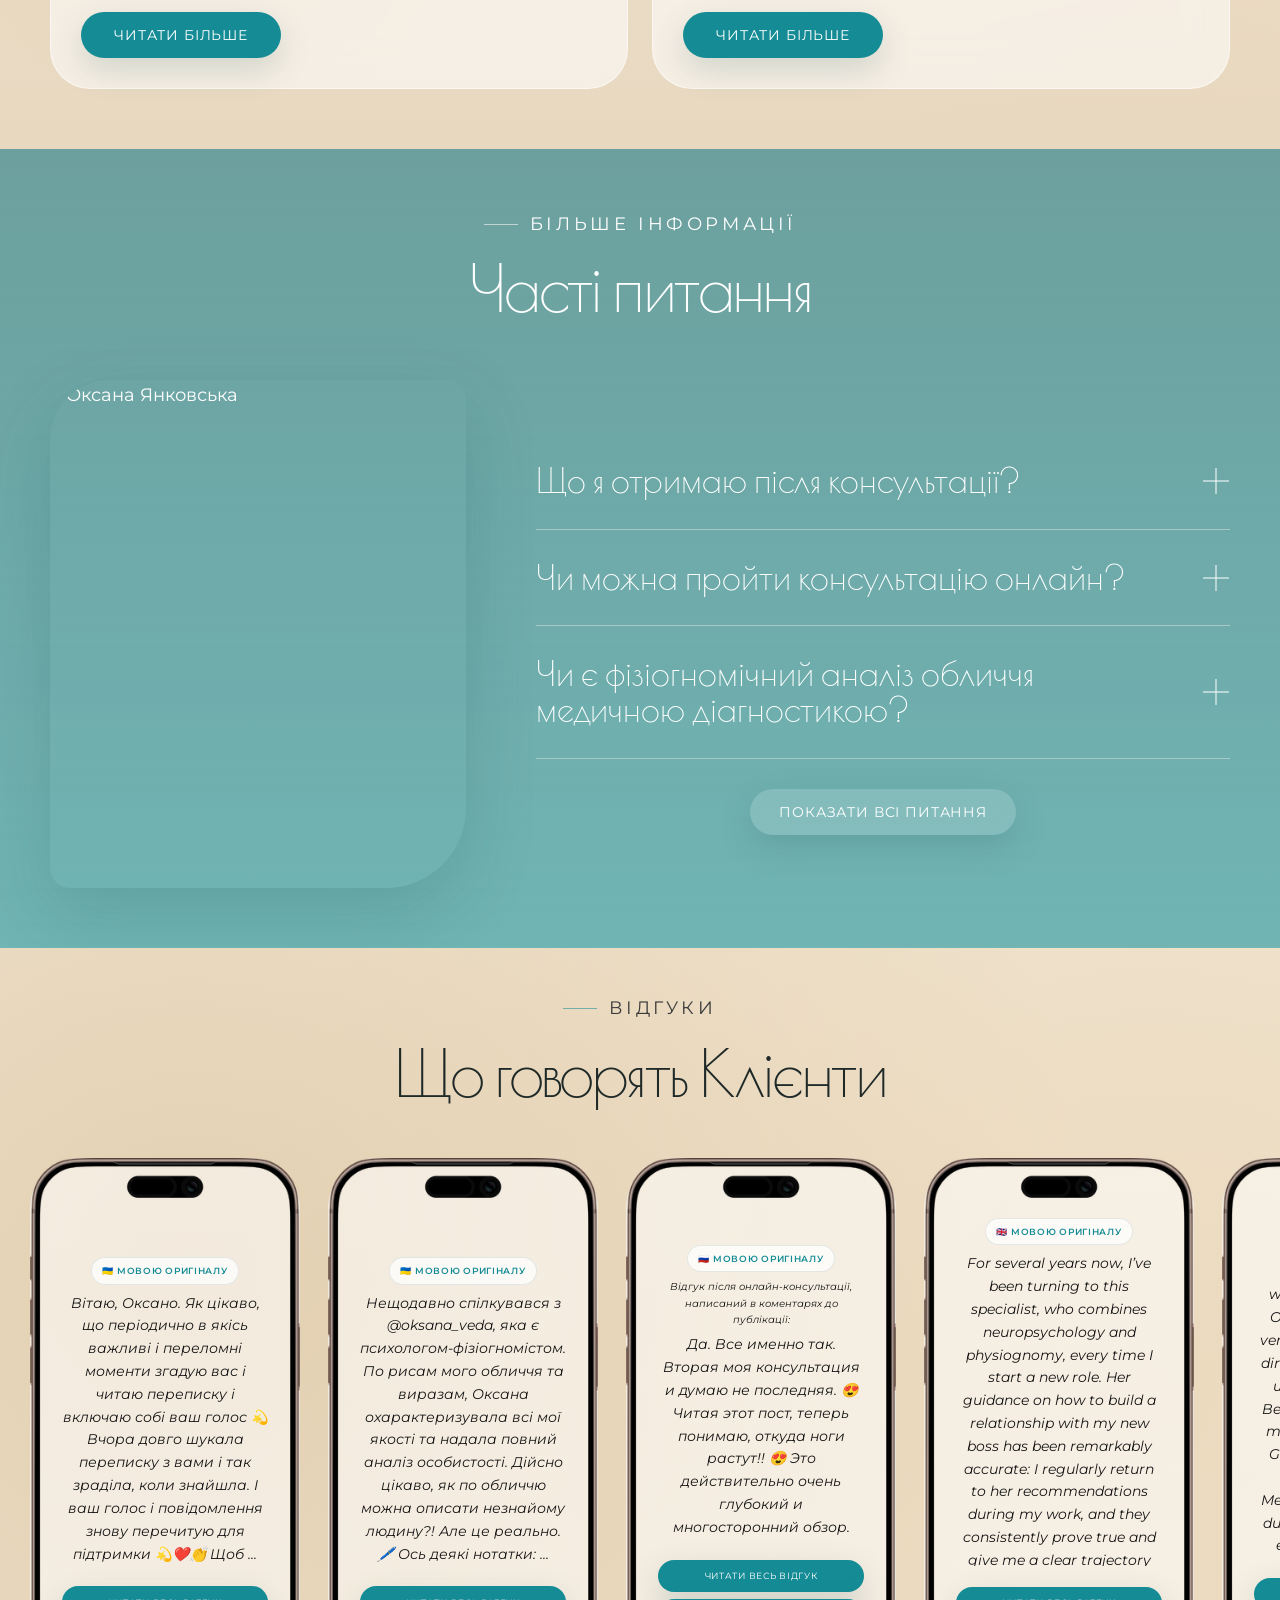
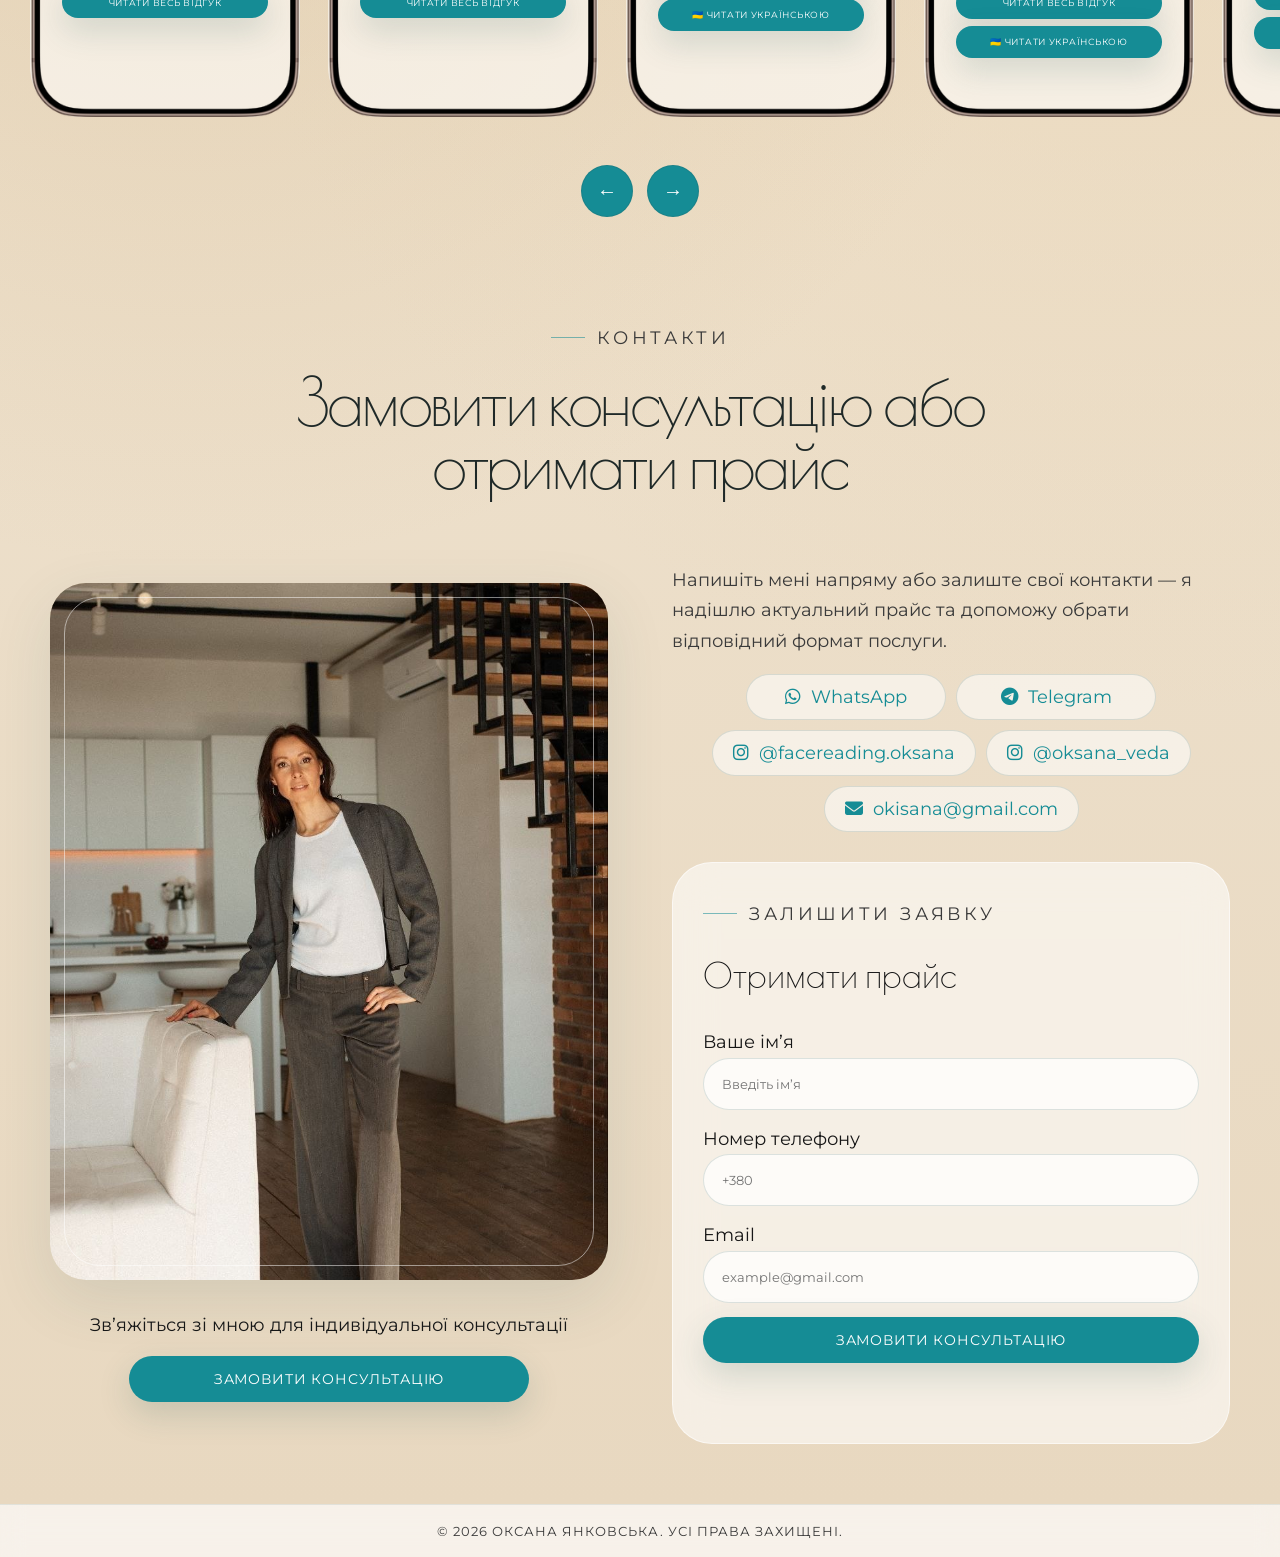
==== commit 9092b717: "Add files via upload" ====
--- a/index.html
+++ b/index.html
@@ -410,7 +410,7 @@
               </div>
             </article>
 
-            <div class="photo-frame">
+            <div class="faq__photo">
               <img src="img/oksana.jpeg" alt="Оксана Янковська" />
             </div>
           </div>
@@ -1534,116 +1534,123 @@
             <h2 class="title">Часті питання</h2>
           </div>
 
-          <div class="faq-list fade-up">
-            <div class="faq-item">
-              <button class="faq-question">
-                <span>Що я отримаю після консультації?</span>
-                <i></i>
-              </button>
-              <div class="faq-answer">
-                <p>
-                  Ви зможете краще зрозуміти сильні сторони та вразливі місця,
-                  особистісний потенціал, стиль мислення, емоційні реакції,
-                  манеру спілкування, мотивацію та приховані внутрішні конфлікти
-                  іншої людини.
-                </p>
-              </div>
+          <div class="faq__grid">
+            <div class="faq__photo fade-in">
+              <img src="img/faq.jpg" alt="Оксана Янковська" />
             </div>
 
-            <div class="faq-item">
-              <button class="faq-question">
-                <span>Чи можна пройти консультацію онлайн?</span>
-                <i></i>
-              </button>
-              <div class="faq-answer">
-                <p>Так. Я пропоную face-to-face та онлайн-консультації.</p>
-              </div>
-            </div>
-
-            <div class="faq-item">
-              <button class="faq-question">
-                <span
-                  >Чи є фізіогномічний аналіз обличчя медичною
-                  діагностикою?</span
-                >
-                <i></i>
-              </button>
-              <div class="faq-answer">
-                <p>
-                  Такий аналіз НЕ Є медичною діагностикою, але допомагає вчасно
-                  помітити сигнали дисбалансу організму і звернути увагу на
-                  аспекти здоров'я, які можуть потребувати підтримки або
-                  додаткового обстеження.
-                </p>
-              </div>
-            </div>
-            <div class="faq-hidden">
+            <div class="faq-list fade-up">
               <div class="faq-item">
                 <button class="faq-question">
-                  <span>Чи можна замовити консультацію для бізнесу?</span>
+                  <span>Що я отримаю після консультації?</span>
                   <i></i>
                 </button>
                 <div class="faq-answer">
                   <p>
-                    Так. Фізіогномічний аналіз кандидата, співробітника або
-                    бізнес-партнера може бути додатковим аналітичним
-                    інструментом для кадрових і бізнес-рішень.
+                    Ви зможете краще зрозуміти сильні сторони та вразливі місця,
+                    особистісний потенціал, стиль мислення, емоційні реакції,
+                    манеру спілкування, мотивацію та приховані внутрішні
+                    конфлікти іншої людини.
                   </p>
                 </div>
               </div>
 
               <div class="faq-item">
                 <button class="faq-question">
-                  <span>Як підготувати фото для аналізу?</span>
+                  <span>Чи можна пройти консультацію онлайн?</span>
                   <i></i>
                 </button>
                 <div class="faq-answer">
-                  <p>
-                    Для виконання фізіогномічного аналізу потрібні відповідні
-                    фото, які готуються за
-                    <a href="#photo-guide" class="link">інструкцією</a>.
-                  </p>
+                  <p>Так. Я пропоную face-to-face та онлайн-консультації.</p>
                 </div>
               </div>
 
               <div class="faq-item">
                 <button class="faq-question">
                   <span
-                    >Чим відрізняється розгорнута консультація від
-                    базової?</span
+                    >Чи є фізіогномічний аналіз обличчя медичною
+                    діагностикою?</span
                   >
                   <i></i>
                 </button>
                 <div class="faq-answer">
                   <p>
-                    Розгорнута консультація — це багаторівневий аналіз не лише
-                    рис особистості й характеру, але й функціонального стану
-                    організму.
+                    Такий аналіз НЕ Є медичною діагностикою, але допомагає
+                    вчасно помітити сигнали дисбалансу організму і звернути
+                    увагу на аспекти здоров'я, які можуть потребувати підтримки
+                    або додаткового обстеження.
                   </p>
                 </div>
               </div>
-
-              <div class="faq-item">
-                <button class="faq-question">
-                  <span>Чи є навчання з фізіогноміки?</span>
-                  <i></i>
-                </button>
-                <div class="faq-answer">
-                  <p>
-                    Так. Практичний курс з фізіогноміки доступний в онлайн — та
-                    офлайн-форматі. Можливе індивідуальне навчання, групові
-                    майстер-класи та корпоративні тренінги.
-                  </p>
+              <div class="faq-hidden">
+                <div class="faq-item">
+                  <button class="faq-question">
+                    <span>Чи можна замовити консультацію для бізнесу?</span>
+                    <i></i>
+                  </button>
+                  <div class="faq-answer">
+                    <p>
+                      Так. Фізіогномічний аналіз кандидата, співробітника або
+                      бізнес-партнера може бути додатковим аналітичним
+                      інструментом для кадрових і бізнес-рішень.
+                    </p>
+                  </div>
+                </div>
+
+                <div class="faq-item">
+                  <button class="faq-question">
+                    <span>Як підготувати фото для аналізу?</span>
+                    <i></i>
+                  </button>
+                  <div class="faq-answer">
+                    <p>
+                      Для виконання фізіогномічного аналізу потрібні відповідні
+                      фото, які готуються за
+                      <a href="#photo-guide" class="link">інструкцією</a>.
+                    </p>
+                  </div>
+                </div>
+
+                <div class="faq-item">
+                  <button class="faq-question">
+                    <span
+                      >Чим відрізняється розгорнута консультація від
+                      базової?</span
+                    >
+                    <i></i>
+                  </button>
+                  <div class="faq-answer">
+                    <p>
+                      Розгорнута консультація — це багаторівневий аналіз не лише
+                      рис особистості й характеру, але й функціонального стану
+                      організму.
+                    </p>
+                  </div>
+                </div>
+
+                <div class="faq-item">
+                  <button class="faq-question">
+                    <span>Чи є навчання з фізіогноміки?</span>
+                    <i></i>
+                  </button>
+                  <div class="faq-answer">
+                    <p>
+                      Так. Практичний курс з фізіогноміки доступний в онлайн —
+                      та офлайн-форматі. Можливе індивідуальне навчання, групові
+                      майстер-класи та корпоративні тренінги.
+                    </p>
+                  </div>
                 </div>
               </div>
+
+              <button class="faq-toggle btn btn-blur">
+                Показати всі питання
+              </button>
             </div>
-
-            <button class="faq-toggle btn btn-blur">
-              Показати всі питання
-            </button>
           </div>
         </div>
       </section>
+
       <div class="back">
         <section class="reviews" id="reviews">
           <div class="container">
--- a/style.css
+++ b/style.css
@@ -1071,6 +1071,7 @@
   grid-template-columns: 1fr 520px;
   gap: 40px;
   align-items: stretch;
+  align-items: center;
 }
 
 .story-photo {
@@ -2851,6 +2852,9 @@
   display: flex;
   flex-wrap: wrap;
   gap: 12px;
+  align-items: center;
+  justify-content: center;
+  gap: 10px;
 }
 
 .contact-price__links a {
@@ -3604,3 +3608,53 @@
     border-radius: 6px 6px 22px 6px;
   }
 }
+
+.faq__grid {
+  display: grid;
+  grid-template-columns: 0.75fr 1.25fr;
+  gap: 70px;
+  align-items: center;
+  max-width: 1180px;
+  margin: 0 auto;
+}
+
+.faq__photo {
+  position: sticky;
+  top: 130px;
+  overflow: hidden;
+
+  border-radius: 60px 20px 80px 20px;
+  aspect-ratio: 0.82 / 1;
+
+  box-shadow: 0 25px 70px rgba(24, 79, 80, 0.18);
+}
+
+.faq__photo img {
+  width: 100%;
+  height: 100%;
+  object-fit: cover;
+}
+
+.faq-list {
+  max-width: none;
+  width: 100%;
+  margin: 0;
+  text-align: center;
+}
+
+@media (max-width: 900px) {
+  .faq__grid {
+    grid-template-columns: 1fr;
+    gap: 35px;
+  }
+
+  .faq__photo {
+    position: relative;
+    top: auto;
+
+    width: min(100%, 520px);
+    margin: 0 auto;
+
+    aspect-ratio: 1 / 1.15;
+  }
+}
